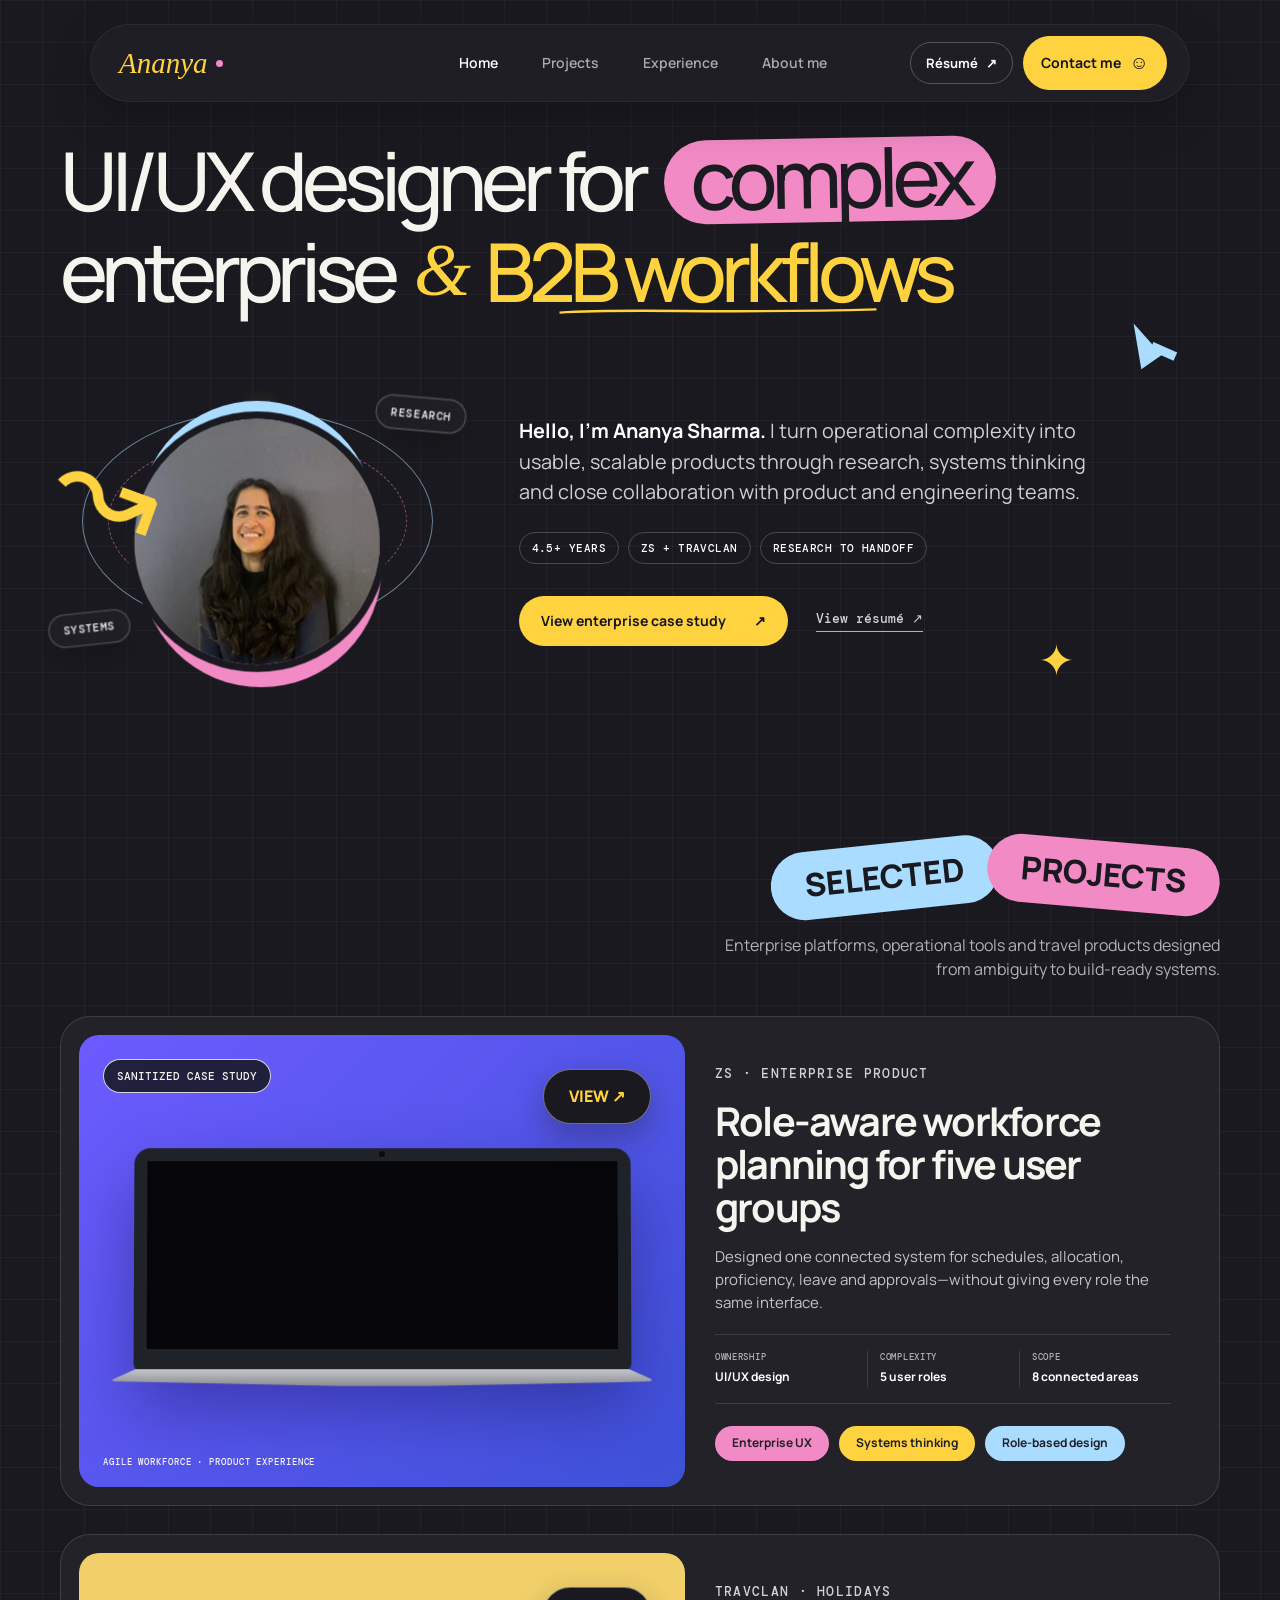
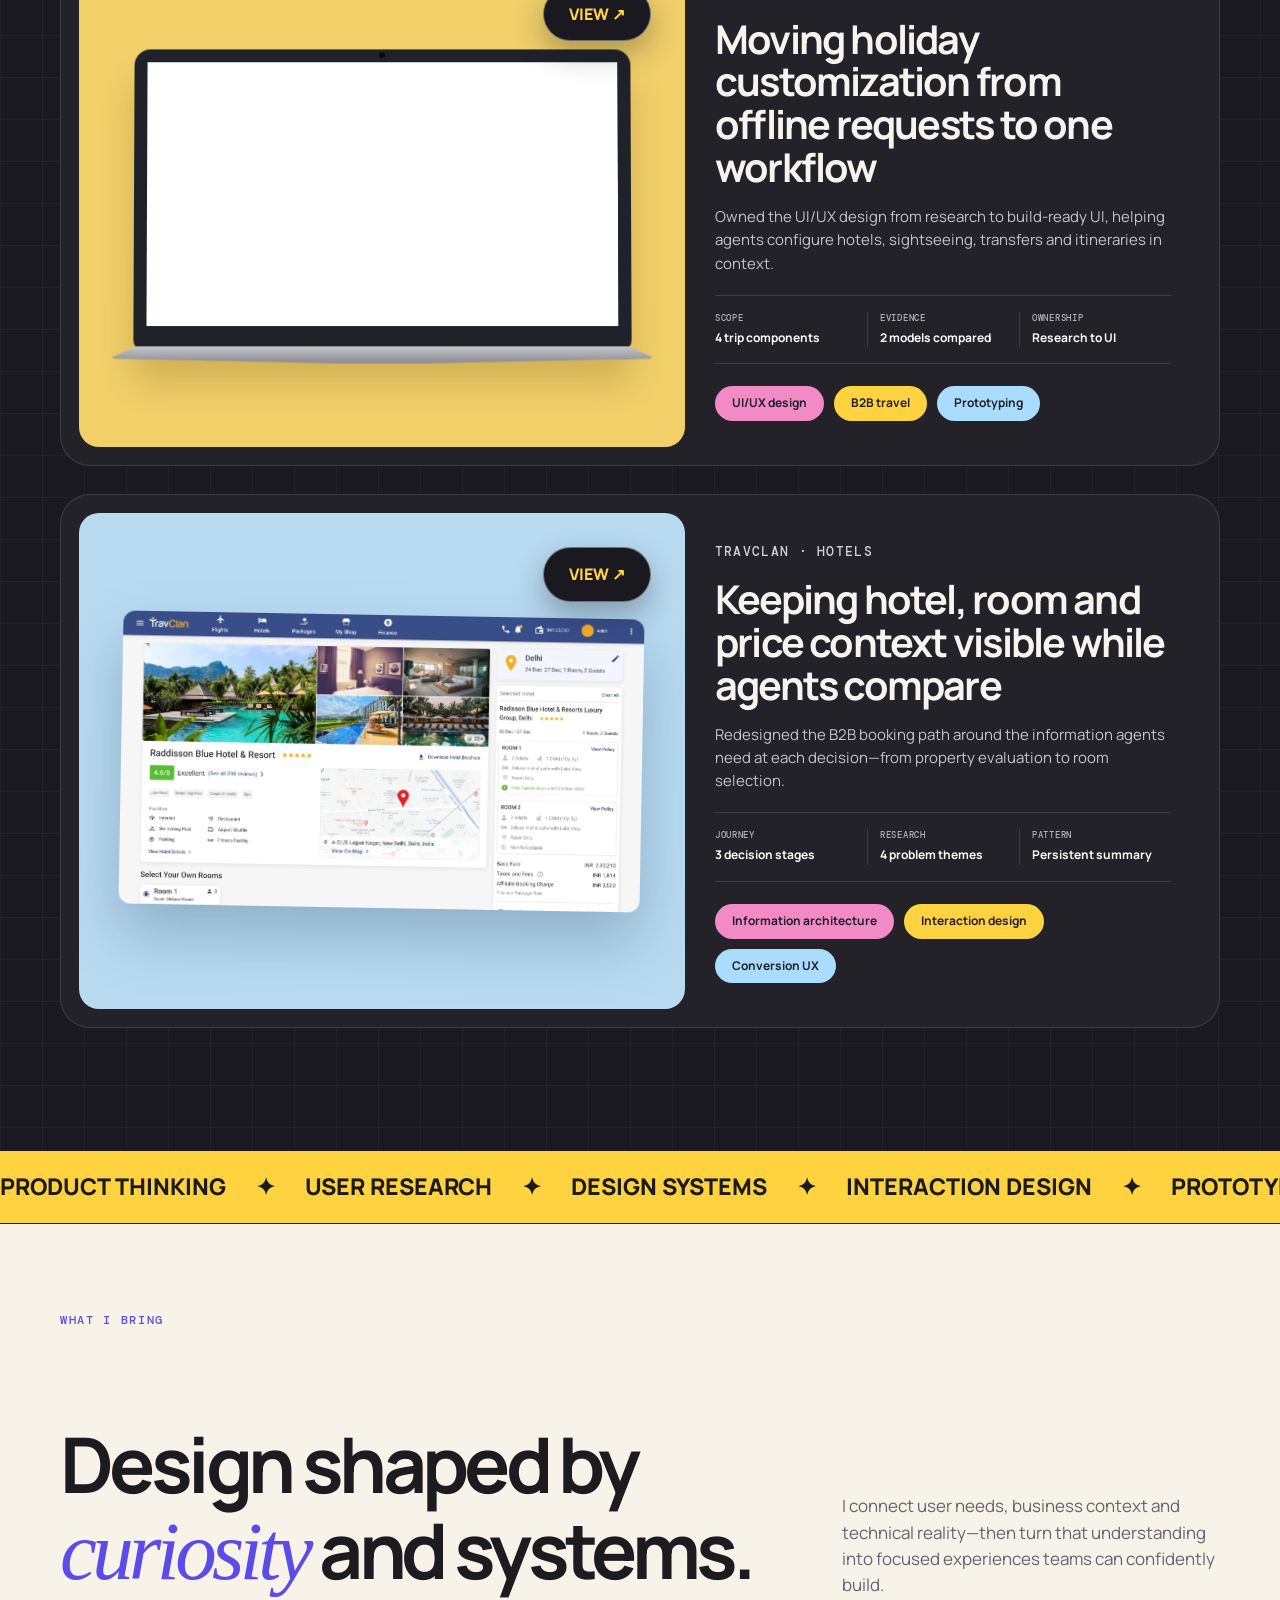
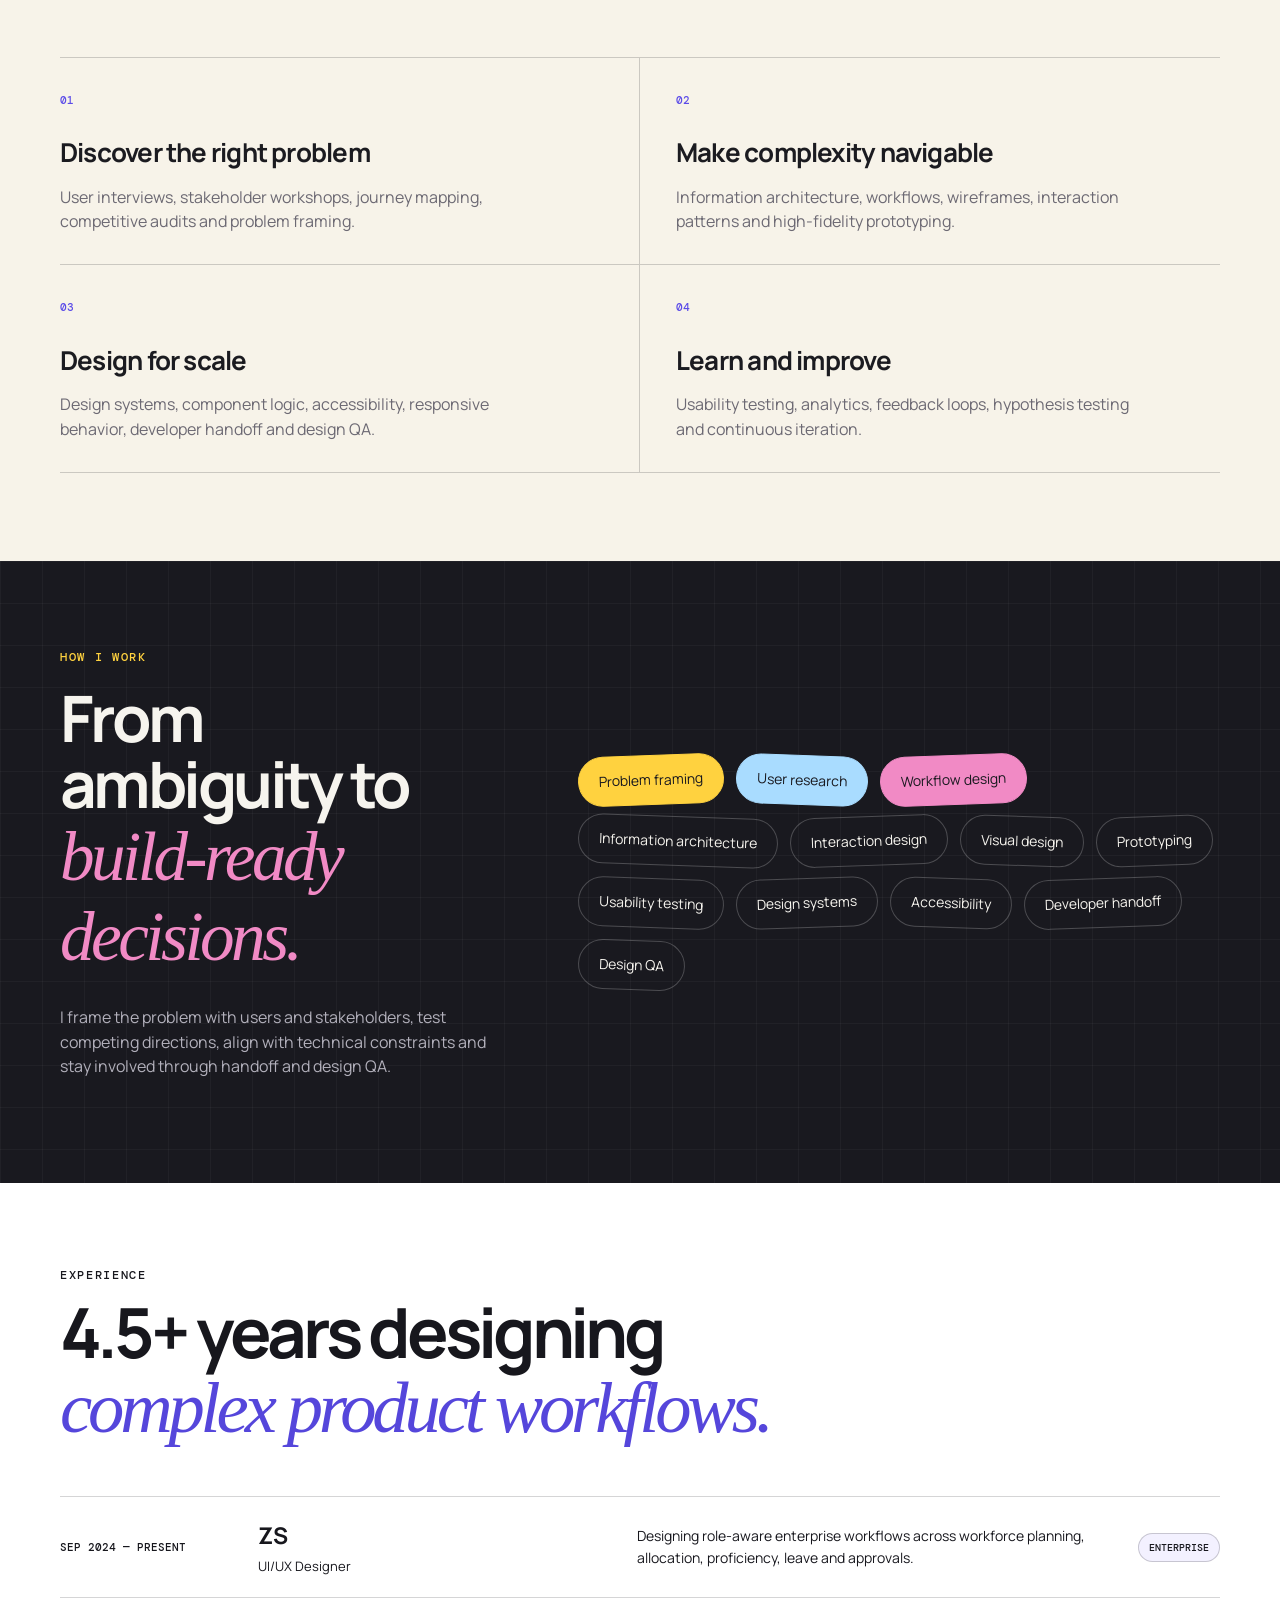
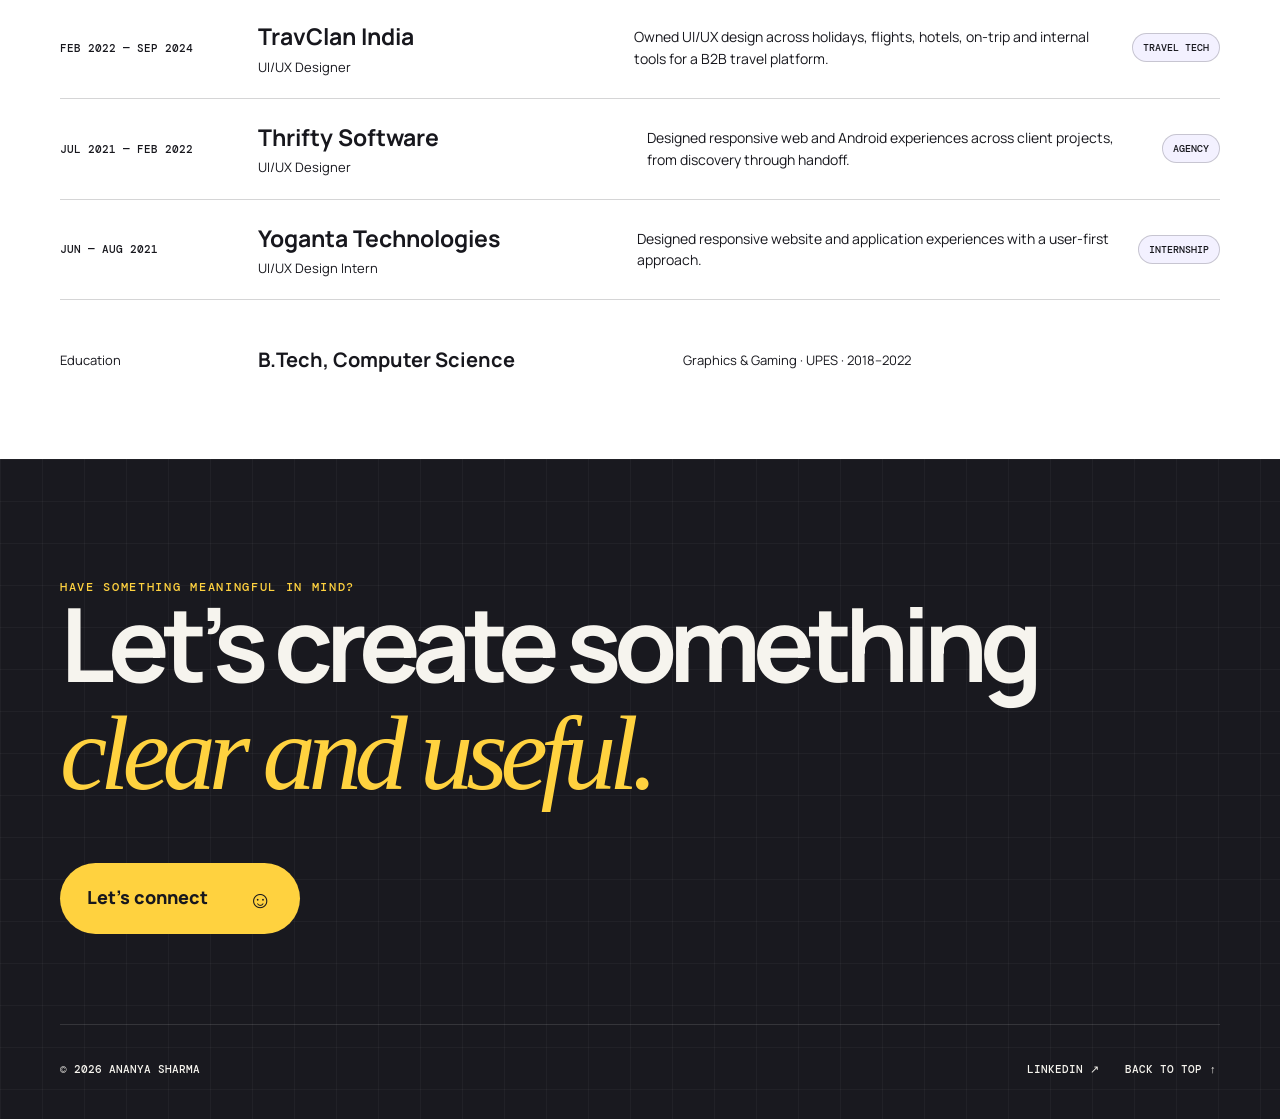
==== index.html @ 517e7b96 "Improve recruiter-focused portfolio presentation" ====
<!doctype html>
<html lang="en">
<head>
  <meta charset="utf-8">
  <meta name="viewport" content="width=device-width, initial-scale=1">
  <meta name="description" content="Ananya Sharma is a UI/UX product designer with 4.5+ years of experience simplifying complex enterprise and B2B workflows across workforce and travel products.">
  <meta name="theme-color" content="#17171d">
  <meta name="robots" content="index, follow">
  <link rel="canonical" href="https://ananya-sharma-portfolio.vercel.app/">
  <meta property="og:type" content="website">
  <meta property="og:title" content="Ananya Sharma — UI/UX Product Designer">
  <meta property="og:description" content="Product design case studies across enterprise platforms, travel products and consumer experiences.">
  <meta property="og:url" content="https://ananya-sharma-portfolio.vercel.app/">
  <meta property="og:image" content="https://ananya-sharma-portfolio.vercel.app/img/ananya-profile-hero.jpg">
  <meta property="og:image:alt" content="Portrait of product designer Ananya Sharma">
  <meta name="twitter:card" content="summary_large_image">
  <meta name="twitter:title" content="Ananya Sharma — UI/UX Product Designer">
  <meta name="twitter:description" content="Product design case studies across enterprise platforms, travel products and consumer experiences.">
  <meta name="twitter:image" content="https://ananya-sharma-portfolio.vercel.app/img/ananya-profile-hero.jpg">
  <title>Ananya Sharma — UI/UX Product Designer</title>
  <link rel="icon" href="favicon.svg" type="image/svg+xml">
  <link rel="preload" href="fonts/manrope-latin.woff2" as="font" type="font/woff2" crossorigin>
  <link rel="stylesheet" href="portfolio.css?v=20260826-6">
  <script src="portfolio.js" defer></script>
  <script src="analytics.js" defer></script>
  <script type="application/ld+json">
    {
      "@context": "https://schema.org",
      "@type": "Person",
      "name": "Ananya Sharma",
      "jobTitle": "UI/UX Product Designer",
      "url": "https://ananya-sharma-portfolio.vercel.app/",
      "email": "mailto:annanyasharma7918@gmail.com",
      "sameAs": ["https://www.linkedin.com/in/ananya-sharma-a677ab1b2"]
    }
  </script>
</head>
<body>
  <a class="skip-link" href="#main">Skip to content</a>

  <header class="site-header">
    <a class="brand" href="#top" aria-label="Ananya Sharma, home"><span class="brand-script">Ananya</span><span class="brand-dot"></span></a>
    <nav class="nav-links" aria-label="Portfolio navigation"><a href="#top">Home</a><a href="#projects">Projects</a><a href="#experience">Experience</a><a href="#about">About me</a></nav>
    <div class="nav-actions">
      <a class="nav-resume" href="Ananya_Sharma_Resume_Updated_Original_Template.pdf" target="_blank" rel="noopener noreferrer">Résumé <span>↗</span></a>
      <a class="nav-cta" href="mailto:annanyasharma7918@gmail.com">Contact me <span>☺</span></a>
    </div>
    <button class="menu-button" aria-expanded="false" aria-controls="mobile-menu" aria-label="Open menu"><span></span><span></span></button>
  </header>
  <nav class="mobile-menu" id="mobile-menu" aria-label="Mobile navigation"><a href="#top">Home</a><a href="#projects">Projects</a><a href="#experience">Experience</a><a href="#about">About me</a><a class="mobile-resume" href="Ananya_Sharma_Resume_Updated_Original_Template.pdf" target="_blank" rel="noopener noreferrer">View résumé ↗</a><a class="mobile-contact" href="mailto:annanyasharma7918@gmail.com">Contact me</a></nav>

  <main id="main">
    <section class="hero grid-bg" id="top">
      <h1 class="hero-title reveal"><span>UI/UX designer for</span><span class="pill-word pill-pink">complex</span><span>enterprise</span><span class="symbol">&amp;</span><span class="outlined-word">B2B workflows</span></h1>
      <div class="hero-detail reveal">
        <div class="portrait-wrap" data-tilt><span class="portrait-orbit orbit-one" aria-hidden="true"></span><span class="portrait-orbit orbit-two" aria-hidden="true"></span><span class="depth-chip depth-chip-one" aria-hidden="true">Research</span><span class="depth-chip depth-chip-two" aria-hidden="true">Systems</span><span class="scribble" aria-hidden="true">↝</span><div class="portrait-bubble bubble-one"></div><div class="portrait-bubble bubble-two"></div><img src="img/ananya-profile-hero-320.webp" alt="Portrait of Ananya Sharma" width="320" height="320" decoding="async" fetchpriority="high"></div>
        <div class="intro-copy">
          <p><strong>Hello, I’m Ananya Sharma.</strong> I turn operational complexity into usable, scalable products through research, systems thinking and close collaboration with product and engineering teams.</p>
          <ul class="hero-proof" aria-label="Experience highlights"><li>4.5+ years</li><li>ZS + TravClan</li><li>Research to handoff</li></ul>
          <div class="hero-actions"><a class="button button-yellow" href="zs/index.html">View enterprise case study <span>↗</span></a><a class="text-link" href="Ananya_Sharma_Resume_Updated_Original_Template.pdf" target="_blank" rel="noopener noreferrer">View résumé ↗</a></div>
        </div>
      </div>
      <span class="cursor-art cursor-one" aria-hidden="true"></span><span class="spark-art" aria-hidden="true">✦</span>
    </section>

    <section class="projects grid-bg" id="projects">
      <div class="section-marker reveal"><h2 class="sticker-title"><span class="sticker sticker-blue">Selected</span><span class="sticker sticker-pink">Projects</span></h2><p>Enterprise platforms, operational tools and travel products designed from ambiguity to build-ready systems.</p></div>

      <a class="case-card case-zs reveal" href="zs/index.html">
        <div class="case-cover zs-cover depth-cover"><div class="confidential-stamp">Sanitized case study</div><div class="zs-laptop" role="img" aria-label="Animated preview of three current Agile Workforce product screens" data-tilt><div class="package-camera"></div><div class="package-screen zs-screen"><img class="zs-preview zs-preview-one" src="img/zs-landing-dark-card.png?v=20260826-2" alt="" width="1920" height="869" loading="lazy" decoding="async"><img class="zs-preview zs-preview-two" src="img/zs-team-management-card-v2.png?v=20260912-1" alt="" width="1920" height="869" loading="lazy" decoding="async"><img class="zs-preview zs-preview-three" src="img/zs-landing-light-card.png?v=20260826-2" alt="" width="1920" height="869" loading="lazy" decoding="async"></div></div><span class="view-badge">View ↗</span><span class="cover-caption">AGILE WORKFORCE · PRODUCT EXPERIENCE</span></div>
        <div class="case-content"><p class="case-client">ZS · ENTERPRISE PRODUCT</p><h2>Role-aware workforce planning for five user groups</h2><p>Designed one connected system for schedules, allocation, proficiency, leave and approvals—without giving every role the same interface.</p><dl class="case-proof" aria-label="Project highlights"><div><dt>Ownership</dt><dd>UI/UX design</dd></div><div><dt>Complexity</dt><dd>5 user roles</dd></div><div><dt>Scope</dt><dd>8 connected areas</dd></div></dl><div class="case-tags"><span>Enterprise UX</span><span>Systems thinking</span><span>Role-based design</span></div></div>
      </a>

      <a class="case-card case-holiday reveal" href="holidays/index.html">
        <div class="case-cover holiday-cover depth-cover">
          <div class="package-laptop" role="img" aria-label="Animated preview of the TravClan package dashboard, quote details, hotel selection and sightseeing screens" data-tilt>
            <div class="package-camera"></div>
            <div class="package-screen">
              <img class="package-shot shot-one" src="holidays/img/default-2-3-card-960.webp" srcset="holidays/img/default-2-3-card-640.webp 640w, holidays/img/default-2-3-card-960.webp 960w" sizes="(max-width: 600px) 82vw, (max-width: 900px) 75vw, 760px" alt="" width="960" height="540" loading="lazy" decoding="async">
              <img class="package-shot shot-two" data-src="holidays/img/default-2-1.webp" alt="" width="1920" height="1079" decoding="async">
              <img class="package-shot shot-three" data-src="holidays/img/default-2-2-card-960.webp" data-srcset="holidays/img/default-2-2-card-640.webp 640w, holidays/img/default-2-2-card-960.webp 960w" data-sizes="(max-width: 600px) 82vw, (max-width: 900px) 75vw, 760px" alt="" width="960" height="540" decoding="async">
              <img class="package-shot shot-four" data-src="holidays/img/default-2-card-960.webp" data-srcset="holidays/img/default-2-card-640.webp 640w, holidays/img/default-2-card-960.webp 960w" data-sizes="(max-width: 600px) 82vw, (max-width: 900px) 75vw, 760px" alt="" width="960" height="540" decoding="async">
            </div>
          </div>
          <span class="view-badge">View ↗</span>
        </div>
        <div class="case-content"><p class="case-client">TRAVCLAN · HOLIDAYS</p><h2>Moving holiday customization from offline requests to one workflow</h2><p>Owned the UI/UX design from research to build-ready UI, helping agents configure hotels, sightseeing, transfers and itineraries in context.</p><dl class="case-proof" aria-label="Project highlights"><div><dt>Scope</dt><dd>4 trip components</dd></div><div><dt>Evidence</dt><dd>2 models compared</dd></div><div><dt>Ownership</dt><dd>Research to UI</dd></div></dl><div class="case-tags"><span>UI/UX design</span><span>B2B travel</span><span>Prototyping</span></div></div>
      </a>

      <a class="case-card case-hotel reveal" href="hotels/index.html">
        <div class="case-cover hotel-cover depth-cover"><img src="hotels/img/default-2-card-640.webp" srcset="hotels/img/default-2-card-640.webp 640w, hotels/img/default-2.webp 936w" sizes="(max-width: 600px) 92vw, 920px" alt="TravClan hotel details and room selection experience" width="936" height="526" loading="lazy" decoding="async" data-tilt><span class="view-badge">View ↗</span></div>
        <div class="case-content"><p class="case-client">TRAVCLAN · HOTELS</p><h2>Keeping hotel, room and price context visible while agents compare</h2><p>Redesigned the B2B booking path around the information agents need at each decision—from property evaluation to room selection.</p><dl class="case-proof" aria-label="Project highlights"><div><dt>Journey</dt><dd>3 decision stages</dd></div><div><dt>Research</dt><dd>4 problem themes</dd></div><div><dt>Pattern</dt><dd>Persistent summary</dd></div></dl><div class="case-tags"><span>Information architecture</span><span>Interaction design</span><span>Conversion UX</span></div></div>
      </a>

      <article class="case-card case-ops reveal" hidden>
        <div class="case-cover ops-cover depth-cover"><div class="ops-board" data-tilt><div class="ops-sidebar"><i></i><i></i><i></i><i></i></div><div class="ops-panel"><span class="ops-search"></span><div class="ops-cards"><i></i><i></i><i></i></div><div class="ops-list"><span></span><span></span><span></span><span></span></div></div></div><span class="cover-quote">Less hunting.<br>More doing.</span></div>
        <div class="case-content"><p class="case-client">TRAVCLAN · ARYABHATA</p><h2>Streamlining work for internal operations teams</h2><p>Organized high-context internal workflows so teams could locate information, resolve requests and move work forward with fewer hand-offs.</p><div class="case-tags"><span>Internal tools</span><span>Workflow design</span><span>Usability</span><span class="tag-muted">Overview soon</span></div></div>
      </article>

      <div class="more-work reveal" hidden><p>More selected explorations</p><div class="mini-projects"><a class="mini-project" href="e-commerce/index.html"><span>01</span><strong>Mobile commerce</strong><small>Conditional prototype</small><b aria-hidden="true">↗</b></a><div class="mini-project unavailable" aria-label="Sports Connect, case study coming soon"><span>02</span><strong>Sports Connect</strong><small>Coming soon</small><b aria-hidden="true">○</b></div><div class="mini-project unavailable" aria-label="AR Tourism, case study coming soon"><span>03</span><strong>AR Tourism</strong><small>Coming soon</small><b aria-hidden="true">○</b></div></div></div>
    </section>

    <section class="capabilities" id="about">
      <div class="marquee" aria-label="Design capabilities"><div><span>Product thinking</span><span>User research</span><span>Design systems</span><span>Interaction design</span><span>Prototyping</span><span>Accessibility</span><span aria-hidden="true">Product thinking</span><span aria-hidden="true">User research</span></div></div>
      <div class="capability-inner">
        <div class="capability-heading reveal"><p class="eyebrow">What I bring</p><h2>Design shaped by<br><span>curiosity</span> and systems.</h2><p>I connect user needs, business context and technical reality—then turn that understanding into focused experiences teams can confidently build.</p></div>
        <div class="capability-grid"><article class="reveal"><span>01</span><h3>Discover the right problem</h3><p>User interviews, stakeholder workshops, journey mapping, competitive audits and problem framing.</p></article><article class="reveal"><span>02</span><h3>Make complexity navigable</h3><p>Information architecture, workflows, wireframes, interaction patterns and high-fidelity prototyping.</p></article><article class="reveal"><span>03</span><h3>Design for scale</h3><p>Design systems, component logic, accessibility, responsive behavior, developer handoff and design QA.</p></article><article class="reveal"><span>04</span><h3>Learn and improve</h3><p>Usability testing, analytics, feedback loops, hypothesis testing and continuous iteration.</p></article></div>
      </div>
    </section>

    <section class="toolkit grid-bg">
      <div class="toolkit-copy reveal"><p class="eyebrow">How I work</p><h2>From ambiguity to<br><span>build-ready decisions.</span></h2><p>I frame the problem with users and stakeholders, test competing directions, align with technical constraints and stay involved through handoff and design QA.</p></div>
      <div class="tool-cloud reveal" aria-label="UI and UX design strengths"><span class="tool-yellow">Problem framing</span><span class="tool-blue">User research</span><span class="tool-pink">Workflow design</span><span>Information architecture</span><span>Interaction design</span><span>Visual design</span><span>Prototyping</span><span>Usability testing</span><span>Design systems</span><span>Accessibility</span><span>Developer handoff</span><span>Design QA</span></div>
    </section>

    <section class="experience" id="experience">
      <div class="experience-intro reveal"><p class="eyebrow">Experience</p><h2>4.5+ years designing<br><span>complex product workflows.</span></h2></div>
      <div class="experience-list"><article class="reveal"><time>Sep 2024 — Present</time><div><h3>ZS</h3><p>UI/UX Designer</p></div><p>Designing role-aware enterprise workflows across workforce planning, allocation, proficiency, leave and approvals.</p><span>Enterprise</span></article><article class="reveal"><time>Feb 2022 — Sep 2024</time><div><h3>TravClan India</h3><p>UI/UX Designer</p></div><p>Owned UI/UX design across holidays, flights, hotels, on-trip and internal tools for a B2B travel platform.</p><span>Travel tech</span></article><article class="reveal"><time>Jul 2021 — Feb 2022</time><div><h3>Thrifty Software</h3><p>UI/UX Designer</p></div><p>Designed responsive web and Android experiences across client projects, from discovery through handoff.</p><span>Agency</span></article><article class="reveal"><time>Jun — Aug 2021</time><div><h3>Yoganta Technologies</h3><p>UI/UX Design Intern</p></div><p>Designed responsive website and application experiences with a user-first approach.</p><span>Internship</span></article></div>
      <div class="education reveal"><p>Education</p><strong>B.Tech, Computer Science</strong><span>Graphics &amp; Gaming · UPES · 2018–2022</span></div>
    </section>

    <footer class="footer grid-bg" id="contact">
      <p class="eyebrow reveal">Have something meaningful in mind?</p><h2 class="reveal">Let’s create something<br><span>clear and useful.</span></h2><a class="footer-cta reveal" href="mailto:annanyasharma7918@gmail.com">Let’s connect <span>☺</span></a>
      <div class="footer-bottom"><p>© <span id="year">2026</span> Ananya Sharma</p><nav><a href="https://www.linkedin.com/in/ananya-sharma-a677ab1b2" target="_blank" rel="noreferrer">LinkedIn ↗</a><a href="#top">Back to top ↑</a></nav></div>
    </footer>
  </main>
</body>
</html>
---- portfolio.css ----
@font-face{font-family:Manrope;font-style:normal;font-weight:400 800;font-display:swap;src:url("fonts/manrope-latin.woff2") format("woff2")}@font-face{font-family:"DM Mono";font-style:normal;font-weight:400;font-display:swap;src:url("fonts/dm-mono-400-latin.woff2") format("woff2")}@font-face{font-family:"DM Mono";font-style:normal;font-weight:500;font-display:swap;src:url("fonts/dm-mono-500-latin.woff2") format("woff2")}
:root{--bg:#19191f;--panel:#222228;--ink:#f6f4ee;--muted:#b2b0bb;--yellow:#ffd23f;--pink:#f18ac5;--blue:#a9dcff;--violet:#8876ff;--grid:rgba(255,255,255,.035);--line:rgba(255,255,255,.12);--shell:min(1160px,calc(100vw - 48px));--radius:30px}
*{box-sizing:border-box}html{scroll-behavior:smooth}body{margin:0;background:var(--bg);color:var(--ink);font-family:Manrope,Arial,sans-serif;line-height:1.55;-webkit-font-smoothing:antialiased}body.menu-open{overflow:hidden}a{color:inherit;text-decoration:none}img{display:block;max-width:100%;height:auto}a:focus-visible,button:focus-visible{outline:3px solid var(--yellow);outline-offset:5px}.skip-link{position:fixed;top:-80px;left:16px;background:#fff;color:#111;padding:10px 16px;z-index:100}.skip-link:focus{top:16px}.grid-bg{background-image:linear-gradient(var(--grid) 1px,transparent 1px),linear-gradient(90deg,var(--grid) 1px,transparent 1px);background-size:42px 42px}.eyebrow{margin:0;font:500 12px DM Mono,monospace;letter-spacing:.14em;text-transform:uppercase;color:var(--yellow)}

.site-header{position:fixed;z-index:50;left:50%;top:24px;transform:translateX(-50%);width:min(1100px,calc(100vw - 64px));height:78px;padding:0 22px 0 28px;border:1px solid rgba(255,255,255,.06);border-radius:44px;background:rgba(31,31,37,.92);box-shadow:0 15px 45px rgba(0,0,0,.22);backdrop-filter:blur(18px);display:grid;grid-template-columns:1fr auto 1fr;align-items:center}.brand{display:flex;align-items:center;gap:8px;width:max-content}.brand-script{font:italic 400 29px Georgia,serif;color:var(--yellow)}.brand-dot{width:7px;height:7px;border-radius:50%;background:var(--pink)}.nav-links{display:flex;gap:44px;font-size:14px;font-weight:600;color:#aaa8b2}.nav-links a:first-child,.nav-links a:hover{color:#fff}.nav-cta{justify-self:end;background:var(--yellow);color:#17171d;border-radius:999px;padding:12px 18px;font-size:14px;font-weight:700;display:flex;align-items:center;gap:9px;transition:transform .2s}.nav-cta:hover{transform:rotate(-2deg) translateY(-2px)}.nav-cta span{font-size:19px}.menu-button,.mobile-menu{display:none}

.hero{position:relative;min-height:100vh;padding:154px max(24px,calc((100vw - 1160px)/2)) 100px;overflow:hidden}.hero-title{display:flex;align-items:center;flex-wrap:wrap;gap:10px 20px;margin:0;font-size:clamp(56px,7.1vw,108px);font-weight:500;letter-spacing:-.075em;line-height:.95;max-width:1160px}.pill-word{border-radius:999px;padding:0 .32em .08em;display:inline-block;transform:rotate(-1deg)}.pill-pink{background:var(--pink);color:#1c1b21}.symbol{font-family:Georgia,serif;font-style:italic;color:var(--yellow);font-size:.9em}.outlined-word{color:var(--yellow);position:relative}.outlined-word::after{content:"";position:absolute;left:0;right:0;bottom:-6px;height:8px;background:url("data:image/svg+xml,%3Csvg viewBox='0 0 400 10' xmlns='http://www.w3.org/2000/svg'%3E%3Cpath d='M2 7C95 1 190 9 398 3' fill='none' stroke='%23ffd23f' stroke-width='3'/%3E%3C/svg%3E") center/100% 100% no-repeat}.hero-detail{margin:86px 0 0;display:grid;grid-template-columns:.9fr 1.1fr;align-items:center;gap:90px}.portrait-wrap{height:390px;position:relative;transform:perspective(900px) rotateX(var(--tilt-x,0deg)) rotateY(var(--tilt-y,0deg))}.portrait-bubble{position:absolute;border-radius:50%}.bubble-one{width:300px;height:300px;background:var(--blue);left:50%;top:0;transform:translateX(-50%) translateZ(16px)}.bubble-two{width:270px;height:270px;background:var(--pink);left:51%;bottom:0;transform:translateX(-50%) translateZ(34px)}.portrait-wrap img{position:absolute;width:285px;height:285px;object-fit:cover;left:50%;bottom:18px;transform:translateX(-50%) translateZ(54px);z-index:2;border:7px solid var(--bg);border-radius:50%}.scribble{position:absolute;left:3%;top:20%;font:400 150px Georgia,serif;color:var(--yellow);transform:rotate(20deg) translateZ(72px);z-index:1}.intro-copy{max-width:590px;font-size:clamp(17px,1.55vw,21px);color:#d1cfda}.intro-copy strong{color:#fff}.hero-actions{margin-top:32px;display:flex;align-items:center;gap:28px}.button{display:inline-flex;align-items:center;gap:28px;border-radius:999px;padding:14px 22px;font-size:14px;font-weight:700}.button-yellow{background:var(--yellow);color:#17171d}.text-link{font:500 13px DM Mono,monospace;border-bottom:1px solid var(--muted);padding-bottom:4px}.cursor-art{position:absolute;width:0;height:0;border-left:20px solid transparent;border-right:5px solid transparent;border-bottom:42px solid var(--blue);transform:rotate(-35deg)}.cursor-art::after{content:"";position:absolute;width:9px;height:26px;background:var(--blue);transform:rotate(-31deg);top:27px;left:4px}.cursor-one{right:10%;top:43%}.spark-art{position:absolute;right:16%;bottom:8%;font-size:44px;color:var(--yellow)}

.projects{padding:120px max(24px,calc((100vw - 1160px)/2))}.section-marker{margin-left:auto;width:570px;display:flex;align-items:flex-start;flex-wrap:wrap;justify-content:flex-end;margin-bottom:44px}.sticker-title{display:flex;align-items:flex-start;margin:0}.sticker{font-size:32px;font-weight:800;text-transform:uppercase;color:#19191f;padding:9px 34px;border-radius:999px;display:inline-block}.sticker-blue{background:var(--blue);transform:rotate(-6deg) translate(12px,4px)}.sticker-pink{background:var(--pink);transform:rotate(5deg)}.section-marker p{width:100%;text-align:right;max-width:520px;color:var(--muted);margin:24px 0 0}.case-card{display:block;background:var(--panel);border:1px solid var(--line);border-radius:var(--radius);padding:24px;margin-bottom:38px;overflow:hidden;transition:transform .25s,border-color .25s}.case-card[href]:hover{transform:translateY(-5px);border-color:rgba(255,255,255,.3)}.case-cover{height:520px;border-radius:20px;overflow:hidden;position:relative;display:grid;place-items:center}.case-content{padding:32px 8px 18px}.case-client{margin:0 0 18px;font:500 13px DM Mono,monospace;letter-spacing:.1em;color:#d3d1dc}.case-content h2{margin:0;max-width:850px;font-size:clamp(34px,4.2vw,58px);line-height:1.08;letter-spacing:-.045em}.case-content>p:not(.case-client){max-width:920px;color:#c5c3cc;font-size:17px;margin:20px 0 24px}.case-tags{display:flex;gap:10px;flex-wrap:wrap}.case-tags span{padding:8px 17px;border-radius:999px;background:var(--pink);color:#202027;font-size:12px;font-weight:700}.case-tags span:nth-child(2){background:var(--yellow)}.case-tags span:nth-child(3){background:var(--blue)}.case-tags .tag-muted{background:#4a4950;color:#fff}
.zs-cover{background:linear-gradient(135deg,#6c5bff,#3e51d8)}.confidential-stamp{position:absolute;right:28px;top:28px;border:1px solid rgba(255,255,255,.8);border-radius:50%;width:100px;height:100px;display:grid;place-items:center;text-transform:uppercase;font:500 11px DM Mono,monospace;transform:rotate(8deg);z-index:3}.zs-dashboard{width:78%;height:76%;background:#10121d;border:1px solid rgba(255,255,255,.18);border-radius:18px;display:grid;grid-template-columns:120px 1fr;transform:perspective(1100px) rotateX(var(--tilt-x,0deg)) rotateY(var(--tilt-y,0deg)) rotateZ(-2deg);box-shadow:0 35px 70px rgba(14,10,54,.35);overflow:hidden}.dash-nav{padding:28px 18px;background:#171a2a;display:grid;align-content:start;gap:18px}.dash-nav i,.dash-head span,.dash-kpis i{display:block;height:10px;border-radius:8px;background:rgba(255,255,255,.15)}.dash-nav i:first-child{background:var(--yellow);width:64%}.dash-content{padding:30px}.dash-head{display:flex;justify-content:space-between}.dash-head span{width:40%;height:14px}.dash-head span:last-child{width:18%}.dash-kpis{display:grid;grid-template-columns:repeat(3,1fr);gap:14px;margin-top:32px}.dash-kpis i{height:90px;background:rgba(169,220,255,.13);border:1px solid rgba(169,220,255,.18)}.dash-chart{height:145px;margin-top:18px;display:flex;align-items:end;gap:12px;padding:20px;background:rgba(255,255,255,.045);border-radius:12px}.dash-chart span{flex:1;background:var(--blue);border-radius:6px 6px 0 0}.dash-chart span:nth-child(1){height:34%}.dash-chart span:nth-child(2){height:58%}.dash-chart span:nth-child(3){height:45%}.dash-chart span:nth-child(4){height:78%;background:var(--pink)}.dash-chart span:nth-child(5){height:92%;background:var(--yellow)}.cover-caption{position:absolute;left:24px;bottom:19px;font:500 9px DM Mono,monospace;letter-spacing:.1em}.holiday-cover{background:#f1d06a}.holiday-cover img{width:80%;filter:drop-shadow(0 32px 22px rgba(78,54,0,.18));transition:transform .35s}.case-card:hover .holiday-cover img{transform:translateY(-8px)}.view-badge{position:absolute;right:34px;top:34px;background:var(--yellow);color:#19191f;border-radius:999px;padding:14px 25px;font-weight:800;text-transform:uppercase}.hotel-cover{background:#b8dbf2}.hotel-cover img{width:86%;border-radius:12px;box-shadow:0 30px 60px rgba(21,50,76,.25);transform:perspective(1000px) rotateX(var(--tilt-x,0deg)) rotateY(var(--tilt-y,0deg)) rotateZ(1deg);transition:transform .35s}.case-card:hover .hotel-cover img{transform:perspective(1000px) rotateX(var(--tilt-x,0deg)) rotateY(var(--tilt-y,0deg)) translateY(-6px)}.ops-cover{background:#f19acb}.ops-board{width:76%;height:72%;background:#f8f7f2;border-radius:18px;display:grid;grid-template-columns:120px 1fr;transform:perspective(1100px) rotateX(var(--tilt-x,0deg)) rotateY(var(--tilt-y,0deg)) rotateZ(2deg);box-shadow:0 30px 60px rgba(69,21,48,.25);overflow:hidden}.ops-sidebar{background:#272733;padding:28px 20px;display:grid;align-content:start;gap:18px}.ops-sidebar i{height:10px;border-radius:10px;background:#4b4b58}.ops-sidebar i:first-child{background:var(--yellow)}.ops-panel{padding:30px}.ops-search{display:block;width:55%;height:18px;border-radius:8px;background:#dedde0}.ops-cards{display:grid;grid-template-columns:repeat(3,1fr);gap:12px;margin-top:28px}.ops-cards i{height:88px;border-radius:12px;background:#dedbf9}.ops-cards i:nth-child(2){background:#ffeaa3}.ops-cards i:nth-child(3){background:#c7e8fa}.ops-list{display:grid;gap:10px;margin-top:18px}.ops-list span{height:18px;border-radius:8px;background:#e4e3e4}.cover-quote{position:absolute;right:6%;bottom:7%;color:#19191f;font:italic 400 26px Georgia,serif;transform:rotate(-4deg)}.more-work{margin-top:90px}.more-work>p{font:500 12px DM Mono,monospace;text-transform:uppercase;letter-spacing:.12em;color:var(--yellow)}.mini-projects{border-top:1px solid var(--line)}.mini-project{display:grid;grid-template-columns:60px 1fr 1fr auto;align-items:center;gap:20px;padding:27px 4px;border-bottom:1px solid var(--line);transition:padding .25s,background .25s}.mini-project[href]:hover{padding-inline:18px;background:rgba(255,255,255,.035)}.mini-project.unavailable{color:#85838d;cursor:default}.mini-projects span{font:500 11px DM Mono,monospace;color:var(--yellow)}.mini-projects strong{font-size:24px}.mini-projects small{font-size:13px;color:var(--muted)}.mini-project.unavailable span,.mini-project.unavailable small{color:#777580}

.capabilities{background:#f7f3e9;color:#1b1b20;overflow:hidden}.marquee{background:var(--yellow);border-block:1px solid #1b1b20;overflow:hidden;padding:18px 0}.marquee>div{display:flex;width:max-content;animation:marquee 30s linear infinite}.marquee span{font-size:23px;font-weight:800;text-transform:uppercase;margin-right:30px;display:flex;align-items:center;gap:30px}.marquee span::after{content:"✦"}.capability-inner{width:var(--shell);margin:auto;padding:120px 0}.capability-heading{display:grid;grid-template-columns:1.3fr .7fr;gap:80px;align-items:end}.capability-heading .eyebrow{grid-column:1/-1;color:#5b4be8}.capability-heading h2{font-size:clamp(48px,6vw,82px);line-height:1;letter-spacing:-.06em;margin:18px 0 0}.capability-heading h2 span{font:italic 400 1.08em Georgia,serif;color:#5b4be8}.capability-heading>p:last-child{margin:0;color:#65636d;font-size:17px}.capability-grid{display:grid;grid-template-columns:repeat(2,1fr);margin-top:90px;border-top:1px solid rgba(27,27,32,.2)}.capability-grid article{padding:36px 36px 42px 0;border-bottom:1px solid rgba(27,27,32,.2)}.capability-grid article:nth-child(odd){border-right:1px solid rgba(27,27,32,.2)}.capability-grid article:nth-child(even){padding-left:36px}.capability-grid article>span{font:500 11px DM Mono,monospace;color:#5b4be8}.capability-grid h3{font-size:26px;margin:40px 0 12px;letter-spacing:-.03em}.capability-grid p{margin:0;color:#6c6973;max-width:470px}

.toolkit{padding:130px max(24px,calc((100vw - 1160px)/2));display:grid;grid-template-columns:.8fr 1.2fr;gap:90px;align-items:center}.toolkit-copy h2{font-size:clamp(46px,5vw,72px);line-height:1.03;letter-spacing:-.055em;margin:20px 0 28px}.toolkit-copy h2 span{font:italic 400 1.08em Georgia,serif;color:var(--pink)}.toolkit-copy>p:last-child{color:var(--muted);max-width:490px}.tool-cloud{display:flex;flex-wrap:wrap;gap:12px;align-content:center}.tool-cloud span{border:1px solid rgba(255,255,255,.22);border-radius:999px;padding:13px 20px;font-size:14px;transform:rotate(-2deg)}.tool-cloud span:nth-child(2n){transform:rotate(2deg)}.tool-cloud .tool-yellow{background:var(--yellow);color:#19191f;border-color:var(--yellow)}.tool-cloud .tool-blue{background:var(--blue);color:#19191f;border-color:var(--blue)}.tool-cloud .tool-pink{background:var(--pink);color:#19191f;border-color:var(--pink)}

.experience{background:#fff;color:#17171d;padding:84px max(24px,calc((100vw - 1160px)/2))}.experience .eyebrow{color:#17171d}.experience-intro h2{font-size:clamp(46px,5.4vw,74px);line-height:1;letter-spacing:-.06em;margin:14px 0 46px}.experience-intro h2 span{font:italic 400 1.05em Georgia,serif;color:#5546db}.experience-list{border-top:1px solid rgba(23,23,29,.18)}.experience-list article{display:grid;grid-template-columns:170px 1fr 1.35fr auto;gap:28px;align-items:center;padding:21px 0;border-bottom:1px solid rgba(23,23,29,.18)}.experience-list time{font:500 11px DM Mono,monospace;text-transform:uppercase}.experience-list h3{margin:0;font-size:23px}.experience-list div p{margin:2px 0 0;font-size:13px}.experience-list>article>p{margin:0;font-size:14px}.experience-list article>span{background:#f3f1ff;border:1px solid rgba(23,23,29,.2);border-radius:99px;padding:7px 10px;font:500 10px DM Mono,monospace;text-transform:uppercase}.education{display:grid;grid-template-columns:170px 1fr 1.35fr;gap:28px;align-items:center;margin-top:44px}.education p,.education span{font-size:13px;margin:0}.education strong{font-size:20px}

.footer{min-height:90vh;padding:120px max(24px,calc((100vw - 1160px)/2)) 32px;display:flex;flex-direction:column;align-items:flex-start}.footer h2{font-size:clamp(58px,8vw,112px);line-height:.94;letter-spacing:-.07em;margin:auto 0 48px}.footer h2 span{color:var(--yellow);font:italic 400 1.04em Georgia,serif}.footer-cta{background:var(--yellow);color:#17171d;border-radius:999px;padding:17px 27px;font-size:18px;font-weight:800;display:flex;align-items:center;gap:40px}.footer-cta span{font-size:24px}.footer-bottom{width:100%;margin-top:90px;padding-top:26px;border-top:1px solid var(--line);display:flex;justify-content:space-between;font:500 11px DM Mono,monospace;text-transform:uppercase}.footer-bottom nav{display:flex;gap:18px}.footer-bottom nav a{display:inline-flex;align-items:center;min-height:28px;padding:2px 4px}

.reveal{opacity:0;transform:translateY(22px);transition:opacity .7s,transform .7s}.reveal.is-visible{opacity:1;transform:none}@keyframes marquee{to{transform:translateX(-50%)}}

@media(max-width:900px){:root{--shell:calc(100vw - 40px)}.site-header{top:16px;width:calc(100vw - 32px);height:68px;padding-inline:20px;grid-template-columns:1fr auto}.nav-links,.nav-cta{display:none}.menu-button{display:grid;place-items:center;width:44px;height:44px;border:0;border-radius:50%;background:var(--yellow);position:relative;z-index:62}.menu-button span{position:absolute;width:18px;height:2px;background:#17171d;transition:.2s}.menu-button span:first-child{transform:translateY(-3px)}.menu-button span:last-child{transform:translateY(3px)}.menu-button[aria-expanded=true] span:first-child{transform:rotate(45deg)}.menu-button[aria-expanded=true] span:last-child{transform:rotate(-45deg)}.mobile-menu{position:fixed;inset:0;background:#1c1c22;z-index:49;padding:120px 30px 40px;flex-direction:column;gap:20px}.mobile-menu.open{display:flex}.mobile-menu a{font-size:clamp(34px,8vw,58px);font-weight:700;letter-spacing:-.05em}.mobile-menu a:last-child{color:var(--yellow);font-size:18px;margin-top:25px}.hero{padding-top:130px}.hero-title{font-size:clamp(52px,11vw,84px)}.hero-detail{grid-template-columns:1fr;gap:36px}.portrait-wrap{max-width:480px;width:100%;margin:auto}.cursor-one{display:none}.section-marker{width:100%}.case-cover{height:430px}.zs-dashboard,.ops-board{width:90%;grid-template-columns:88px 1fr}.capability-heading,.toolkit{grid-template-columns:1fr}.capability-heading{gap:32px}.toolkit{gap:60px}.experience-list article{grid-template-columns:150px 1fr auto}.experience-list>article>p{grid-column:2/-1}.education{grid-template-columns:150px 1fr}.education span{grid-column:2}}

@media(max-width:600px){:root{--shell:calc(100vw - 28px);--radius:20px}.site-header{width:calc(100vw - 24px)}.brand-script{font-size:25px}.hero{padding:116px 14px 74px;min-height:auto}.hero-title{font-size:14.3vw;gap:5px 8px}.pill-word{padding-bottom:.03em}.hero-detail{margin-top:62px}.portrait-wrap{height:300px}.bubble-one{width:230px;height:230px}.bubble-two{width:210px;height:210px}.portrait-wrap img{width:220px;height:220px}.scribble{font-size:100px}.intro-copy{font-size:16px}.hero-actions{align-items:flex-start;flex-direction:column;gap:18px}.spark-art{display:none}.projects{padding:82px 14px}.section-marker{justify-content:flex-start;margin-bottom:36px}.sticker{font-size:24px;padding:7px 22px}.section-marker p{text-align:left;font-size:14px}.case-card{padding:12px;margin-bottom:24px}.case-cover{height:280px;border-radius:14px}.case-content{padding:24px 10px 14px}.case-content h2{font-size:31px}.case-content>p:not(.case-client){font-size:14px}.zs-dashboard,.ops-board{width:92%;height:68%;grid-template-columns:56px 1fr}.dash-nav,.ops-sidebar{padding:18px 9px;gap:11px}.dash-content,.ops-panel{padding:17px}.dash-kpis{margin-top:18px;gap:7px}.dash-kpis i{height:54px}.dash-chart{height:76px;margin-top:9px;padding:10px}.confidential-stamp{width:70px;height:70px;right:14px;top:14px;font-size:8px}.cover-caption{font-size:6px}.holiday-cover img,.hotel-cover img{width:96%}.view-badge{right:16px;top:16px;padding:9px 14px;font-size:11px}.cover-quote{font-size:18px}.mini-project{grid-template-columns:32px 1fr auto}.mini-projects small{display:none}.capability-inner{padding:85px 0}.capability-heading{display:block}.capability-heading h2,.toolkit-copy h2,.experience-intro h2{font-size:44px}.capability-heading>p:last-child{margin-top:28px;font-size:15px}.capability-grid{grid-template-columns:1fr;margin-top:60px}.capability-grid article:nth-child(odd){border-right:0}.capability-grid article:nth-child(even){padding-left:0}.capability-grid article{padding:28px 0}.capability-grid h3{margin-top:28px}.toolkit{padding:85px 14px;gap:44px}.tool-cloud{gap:9px}.tool-cloud span{font-size:12px;padding:10px 14px}.experience{padding:64px 14px}.experience-list article{grid-template-columns:1fr auto;gap:12px;padding:18px 0}.experience-list time{grid-column:1/-1}.experience-list>article>p{grid-column:1/-1}.experience-list article>span{grid-column:2;grid-row:2}.education{grid-template-columns:1fr;gap:8px;margin-top:34px}.education span{grid-column:1}.footer{padding:90px 18px 26px;min-height:80vh}.footer h2{font-size:15vw}.footer-bottom{align-items:flex-start;gap:24px}.footer-bottom nav{flex-direction:column;gap:8px}}

@media(prefers-reduced-motion:reduce){html{scroll-behavior:auto}*,*::before,*::after{animation:none!important;transition:none!important}.reveal{opacity:1;transform:none}}

/* Updated portrait crop and animated Package Details showcase */
.portrait-wrap img{object-position:center 38%}
.package-laptop,.zs-laptop{position:relative;width:82%;aspect-ratio:1.65;background:#202229;border:13px solid #202229;border-bottom-width:24px;border-radius:16px 16px 10px 10px;box-shadow:0 32px 34px rgba(78,54,0,.2);transform:perspective(1000px) rotateX(1deg) rotateX(var(--tilt-x,0deg)) rotateY(var(--tilt-y,0deg));transition:transform .35s}
.package-laptop::after,.zs-laptop::after{content:"";position:absolute;left:-8%;right:-8%;bottom:-37px;height:17px;background:linear-gradient(#c5c6ca,#898b91);clip-path:polygon(5% 0,95% 0,100% 72%,58% 100%,42% 100%,0 72%);border-radius:0 0 18px 18px}
.package-screen{position:absolute;inset:0;background:#fff;overflow:hidden}
.holiday-cover .package-shot{position:absolute;inset:0;width:100%!important;height:100%;object-fit:contain;object-position:center;opacity:0;filter:none!important;transform:none!important;animation:packageSlide 16s infinite}
.view-badge{background:#19191f;color:var(--yellow);border:1px solid rgba(255,255,255,.38);box-shadow:0 12px 30px rgba(25,25,31,.32)}
.holiday-cover .shot-one{animation-delay:0s}.holiday-cover .shot-two{animation-delay:4s}.holiday-cover .shot-three{animation-delay:8s}.holiday-cover .shot-four{animation-delay:12s}
.package-camera{position:absolute;z-index:3;width:6px;height:6px;border-radius:50%;background:#08090c;top:-10px;left:50%;transform:translateX(-50%)}
.case-card:hover .package-laptop,.case-card:hover .zs-laptop{transform:perspective(1000px) rotateX(1deg) rotateX(var(--tilt-x,0deg)) rotateY(var(--tilt-y,0deg)) translateY(-8px)}
[data-tilt]{transform-style:preserve-3d;transition:transform .3s cubic-bezier(.2,.8,.2,1)}[data-tilt].is-tilting{transition-duration:.08s;will-change:transform}

/* Lightweight depth system: layered hero, orbital details and responsive light. */
.hero-title[data-tilt]{transform:perspective(1200px) rotateX(var(--tilt-x,0deg)) rotateY(var(--tilt-y,0deg));transform-origin:50% 60%}
.hero-title[data-tilt]>span{transform-style:preserve-3d}.hero-title[data-tilt]>span:nth-child(2){transform:translateZ(34px)}.hero-title[data-tilt]>span:nth-child(3){transform:translateZ(62px)}.hero-title[data-tilt]>span:nth-child(4){transform:translateZ(16px)}.hero-title[data-tilt]>span:nth-child(5){transform:translateZ(42px)}
.portrait-orbit{position:absolute;z-index:1;border:1px solid rgba(169,220,255,.55);border-radius:50%;pointer-events:none;transform-style:preserve-3d}.portrait-orbit::after{content:"";position:absolute;width:10px;height:10px;border-radius:50%;background:var(--yellow);box-shadow:0 0 22px rgba(255,210,63,.8);top:-5px;left:50%}.orbit-one{inset:50px 22px;animation:orbitOne 14s linear infinite}.orbit-two{inset:76px 48px;border-color:rgba(241,138,197,.52);border-style:dashed;animation:orbitTwo 18s linear infinite reverse}.orbit-two::after{width:8px;height:8px;background:var(--pink);box-shadow:0 0 20px rgba(241,138,197,.7);top:auto;bottom:-4px}
.depth-chip{position:absolute;z-index:4;border:1px solid rgba(255,255,255,.28);border-radius:999px;padding:8px 13px;background:rgba(31,31,37,.82);box-shadow:0 12px 30px rgba(0,0,0,.24);backdrop-filter:blur(8px);font:500 10px "DM Mono",monospace;letter-spacing:.08em;text-transform:uppercase;color:#fff;pointer-events:none}.depth-chip-one{right:2%;top:15%;transform:translateZ(88px) rotate(5deg);animation:chipFloatOne 4.6s ease-in-out infinite}.depth-chip-two{left:1%;bottom:14%;transform:translateZ(68px) rotate(-6deg);animation:chipFloatTwo 5.2s ease-in-out infinite}
.depth-cover::after{content:"";position:absolute;z-index:4;inset:0;pointer-events:none;background:radial-gradient(circle at var(--shine-x,50%) var(--shine-y,50%),rgba(255,255,255,.38),rgba(255,255,255,.08) 18%,transparent 42%);mix-blend-mode:soft-light;opacity:0;transition:opacity .25s}.depth-cover.depth-active::after{opacity:1}.view-badge{z-index:5}
@keyframes orbitOne{from{transform:translateZ(12px) rotateX(68deg) rotateZ(0)}to{transform:translateZ(12px) rotateX(68deg) rotateZ(360deg)}}
@keyframes orbitTwo{from{transform:translateZ(26px) rotateX(72deg) rotateZ(0)}to{transform:translateZ(26px) rotateX(72deg) rotateZ(360deg)}}
@keyframes chipFloatOne{0%,100%{transform:translate3d(0,0,88px) rotate(5deg)}50%{transform:translate3d(0,-8px,88px) rotate(2deg)}}
@keyframes chipFloatTwo{0%,100%{transform:translate3d(0,0,68px) rotate(-6deg)}50%{transform:translate3d(0,7px,68px) rotate(-3deg)}}
@media(max-width:600px){.depth-chip{padding:6px 10px;font-size:8px}.depth-chip-one{right:0;top:10%}.depth-chip-two{left:0;bottom:10%}.orbit-one{inset:42px 10px}.orbit-two{inset:62px 30px}}
@media(max-width:360px){.sticker{font-size:21px;padding:6px 16px}.depth-chip-one{right:4%}.orbit-one{inset:48px 18px}.orbit-two{inset:66px 36px}}
@media(hover:none),(pointer:coarse){.portrait-orbit,.depth-chip{animation:none}}
@keyframes packageSlide{0%,20%{opacity:1}25%,95%{opacity:0}100%{opacity:1}}

@media(max-width:600px){.package-laptop,.zs-laptop{width:92%;border-width:8px;border-bottom-width:16px}.package-laptop::after,.zs-laptop::after{bottom:-27px;height:12px}}
@media(prefers-reduced-motion:reduce){.package-shot{opacity:0!important}.package-shot:first-child{opacity:1!important}}

/* ZS landing-page showcase sourced from the product prototype. */
.case-zs .case-cover{height:560px}
.case-card[hidden],.more-work[hidden]{display:none!important}
.case-zs .confidential-stamp{left:24px;right:auto;top:24px;width:auto;height:auto;padding:9px 13px;border-radius:999px;background:rgba(23,25,35,.88);transform:none}
.zs-laptop{width:82%;aspect-ratio:1920/869;box-shadow:0 34px 68px rgba(17,10,70,.38)}
.zs-screen{background:#05050a}
.zs-preview{position:absolute;inset:0;width:100%;max-width:none;height:100%;object-fit:contain;object-position:center;opacity:0;animation:zsLandingSlide 15s infinite}
.zs-preview-one{animation-delay:0s}.zs-preview-two{object-fit:cover;object-position:center top;animation-delay:5s}.zs-preview-three{animation-delay:10s}
@keyframes zsLandingSlide{0%,28%{opacity:1}33%,95%{opacity:0}100%{opacity:1}}
@media(max-width:900px){.case-zs .case-cover{height:440px}.zs-laptop{width:86%}}
@media(max-width:600px){.case-zs .case-cover{height:300px}.zs-laptop{width:92%}.case-zs .confidential-stamp{left:14px;top:14px;padding:7px 10px}.case-zs .cover-caption{display:none}}
@media(prefers-reduced-motion:reduce){.zs-preview{opacity:0!important}.zs-preview:first-child{opacity:1!important}}

/* Readability: keep inactive project metadata legible without implying availability. */
.mini-project.unavailable span,.mini-project.unavailable small{color:#9a98a2}

/* Balance the portrait backdrop so the blue and pink circles read as equal crescents. */
.bubble-one{width:270px;height:270px;top:48px}
@media(max-width:600px){.bubble-one{width:210px;height:210px;top:34px}}

/* Keep recruiter actions visible without competing with the primary contact CTA. */
.nav-actions{justify-self:end;display:flex;align-items:center;gap:10px}
.nav-resume{display:inline-flex;align-items:center;gap:8px;padding:10px 15px;border:1px solid rgba(255,255,255,.24);border-radius:999px;color:#fff;font-size:13px;font-weight:700;transition:color .2s,border-color .2s,transform .2s}
.nav-resume:hover{color:var(--yellow);border-color:var(--yellow);transform:translateY(-2px)}
@media(max-width:1050px) and (min-width:901px){.site-header{grid-template-columns:auto 1fr auto;column-gap:20px}.nav-links{justify-self:center;gap:24px}.nav-resume{padding-inline:13px}}
@media(max-width:900px){.nav-actions{display:none}.mobile-menu a.mobile-resume,.mobile-menu a.mobile-contact{width:max-content;padding:10px 16px;border-radius:999px;font-size:16px}.mobile-menu a.mobile-resume{margin-top:20px;background:var(--blue);color:#19191f}.mobile-menu a.mobile-contact{margin-top:0;background:var(--yellow);color:#19191f}}

/* Recruiter-first scan: surface positioning, ownership and proof sooner. */
.hero{min-height:auto;padding-top:138px;padding-bottom:72px}
.hero-title{max-width:1240px;font-size:clamp(50px,6.35vw,94px)}
.hero-detail{margin-top:52px;grid-template-columns:.72fr 1.28fr;gap:64px}
.portrait-wrap{height:320px}
.portrait-wrap img{width:245px;height:245px}
.bubble-one{width:232px;height:232px;top:42px}
.bubble-two{width:232px;height:232px}
.scribble{font-size:116px}
.hero-proof{display:flex;flex-wrap:wrap;gap:9px;margin:24px 0 0;padding:0;list-style:none}
.hero-proof li{padding:8px 12px;border:1px solid rgba(255,255,255,.2);border-radius:999px;color:#fff;font:500 11px "DM Mono",monospace;letter-spacing:.04em;text-transform:uppercase}
.projects{padding-top:88px;padding-bottom:94px}
.section-marker{margin-bottom:34px}
.case-card{display:grid;grid-template-columns:minmax(0,1.08fr) minmax(360px,.92fr);align-items:stretch;padding:18px;margin-bottom:28px}
.case-cover,.case-zs .case-cover{height:auto;min-height:430px}
.case-content{display:flex;flex-direction:column;justify-content:center;padding:30px 30px 26px}
.case-content h2{font-size:clamp(32px,3.1vw,46px)}
.case-content>p:not(.case-client){margin:16px 0 20px;font-size:15px}
.case-proof{display:grid;grid-template-columns:repeat(3,minmax(0,1fr));margin:0 0 22px;padding:16px 0;border-block:1px solid var(--line)}
.case-proof div{min-width:0;padding:0 12px;border-left:1px solid var(--line)}
.case-proof div:first-child{padding-left:0;border-left:0}
.case-proof dt{color:var(--muted);font:500 9px "DM Mono",monospace;letter-spacing:.08em;text-transform:uppercase}
.case-proof dd{margin:5px 0 0;color:#fff;font-size:12px;font-weight:700}
.capability-inner{padding:88px 0}
.capability-grid{margin-top:58px}
.capability-grid article{padding-top:28px;padding-bottom:30px}
.capability-grid h3{margin-top:22px}
.toolkit{padding-top:88px;padding-bottom:88px}
.footer{min-height:72vh}

@media(max-width:900px){.hero-detail{grid-template-columns:1fr}.case-card{grid-template-columns:1fr}.case-cover,.case-zs .case-cover{height:430px;min-height:0}.case-content{padding:28px 14px 20px}}
@media(max-width:600px){.hero{padding-top:108px}.hero-title{font-size:12.5vw}.hero-detail{margin-top:42px}.portrait-wrap{height:270px}.portrait-wrap img{width:210px;height:210px}.bubble-one,.bubble-two{width:200px;height:200px}.hero-proof{gap:7px}.hero-proof li{font-size:9px}.case-cover,.case-zs .case-cover{height:280px}.case-proof{grid-template-columns:1fr}.case-proof div{padding:9px 0;border-left:0;border-top:1px solid var(--line)}.case-proof div:first-child{border-top:0}.case-content h2{font-size:30px}}
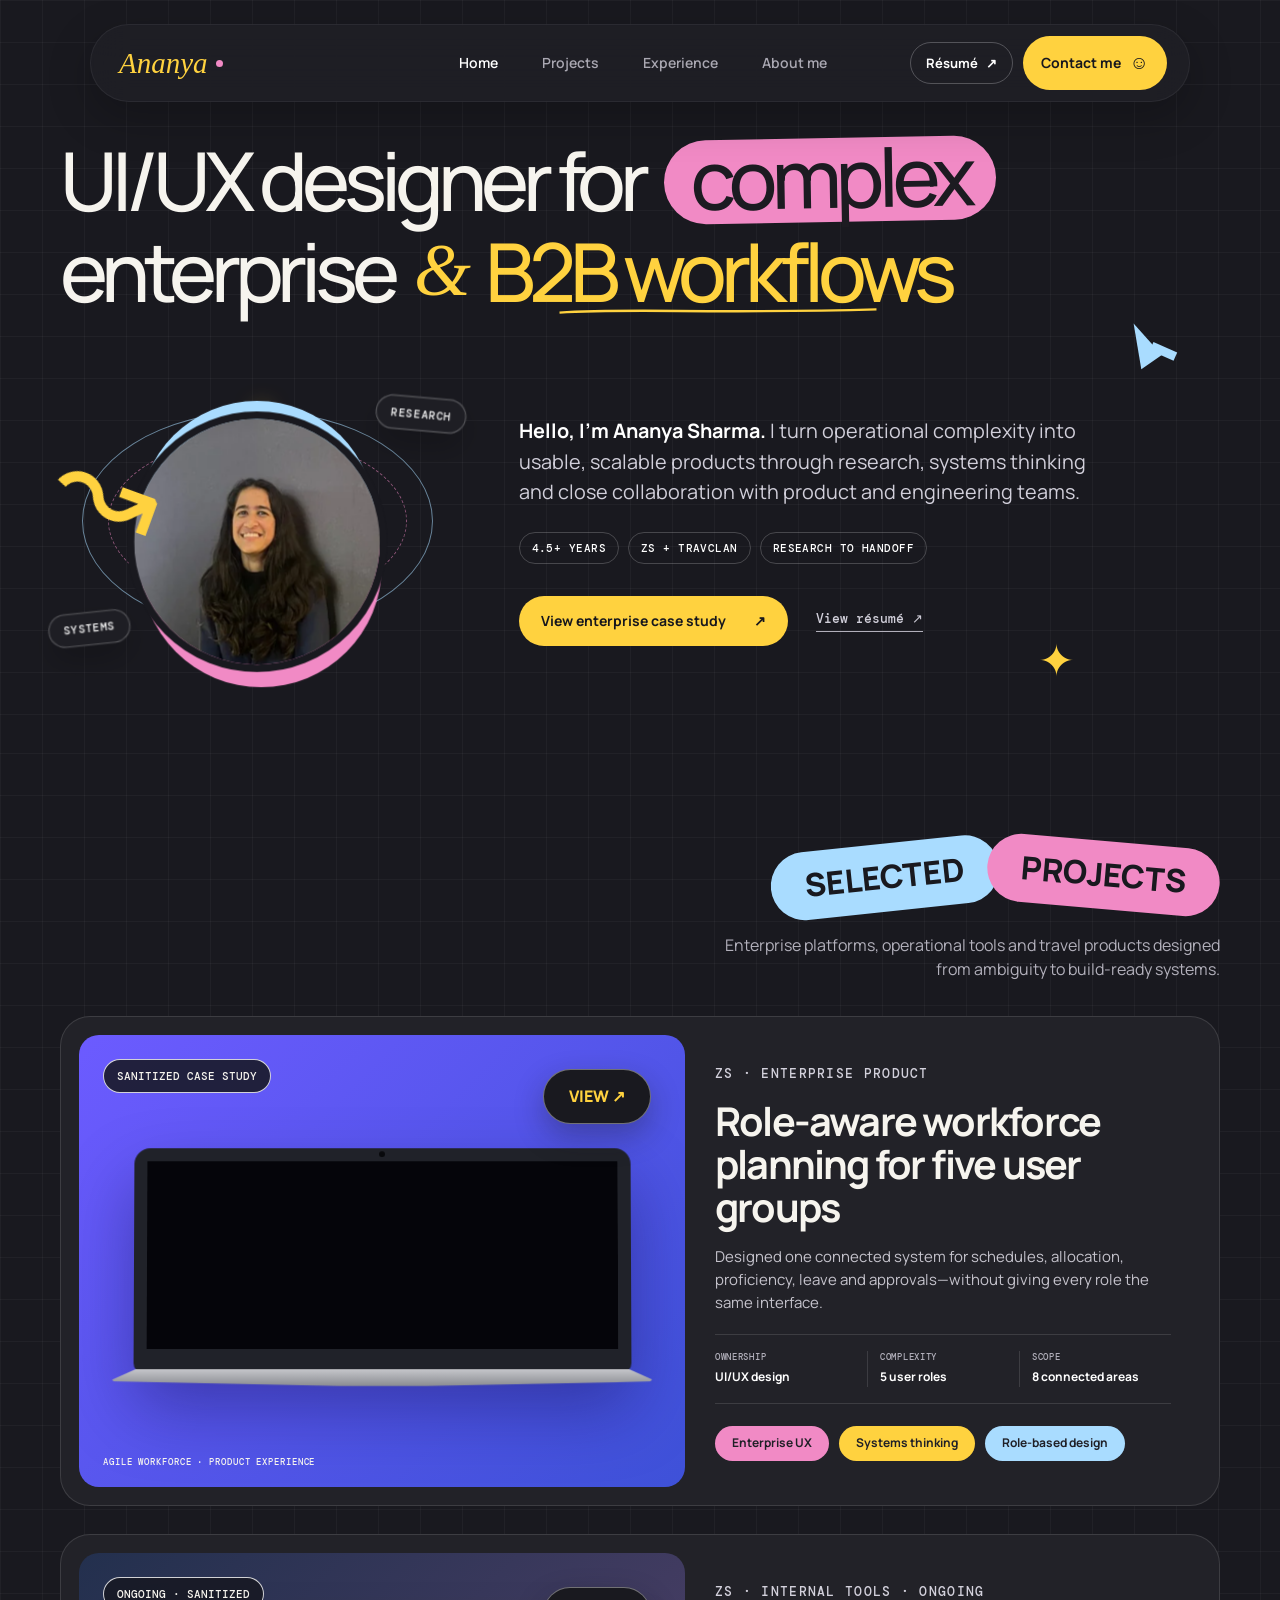
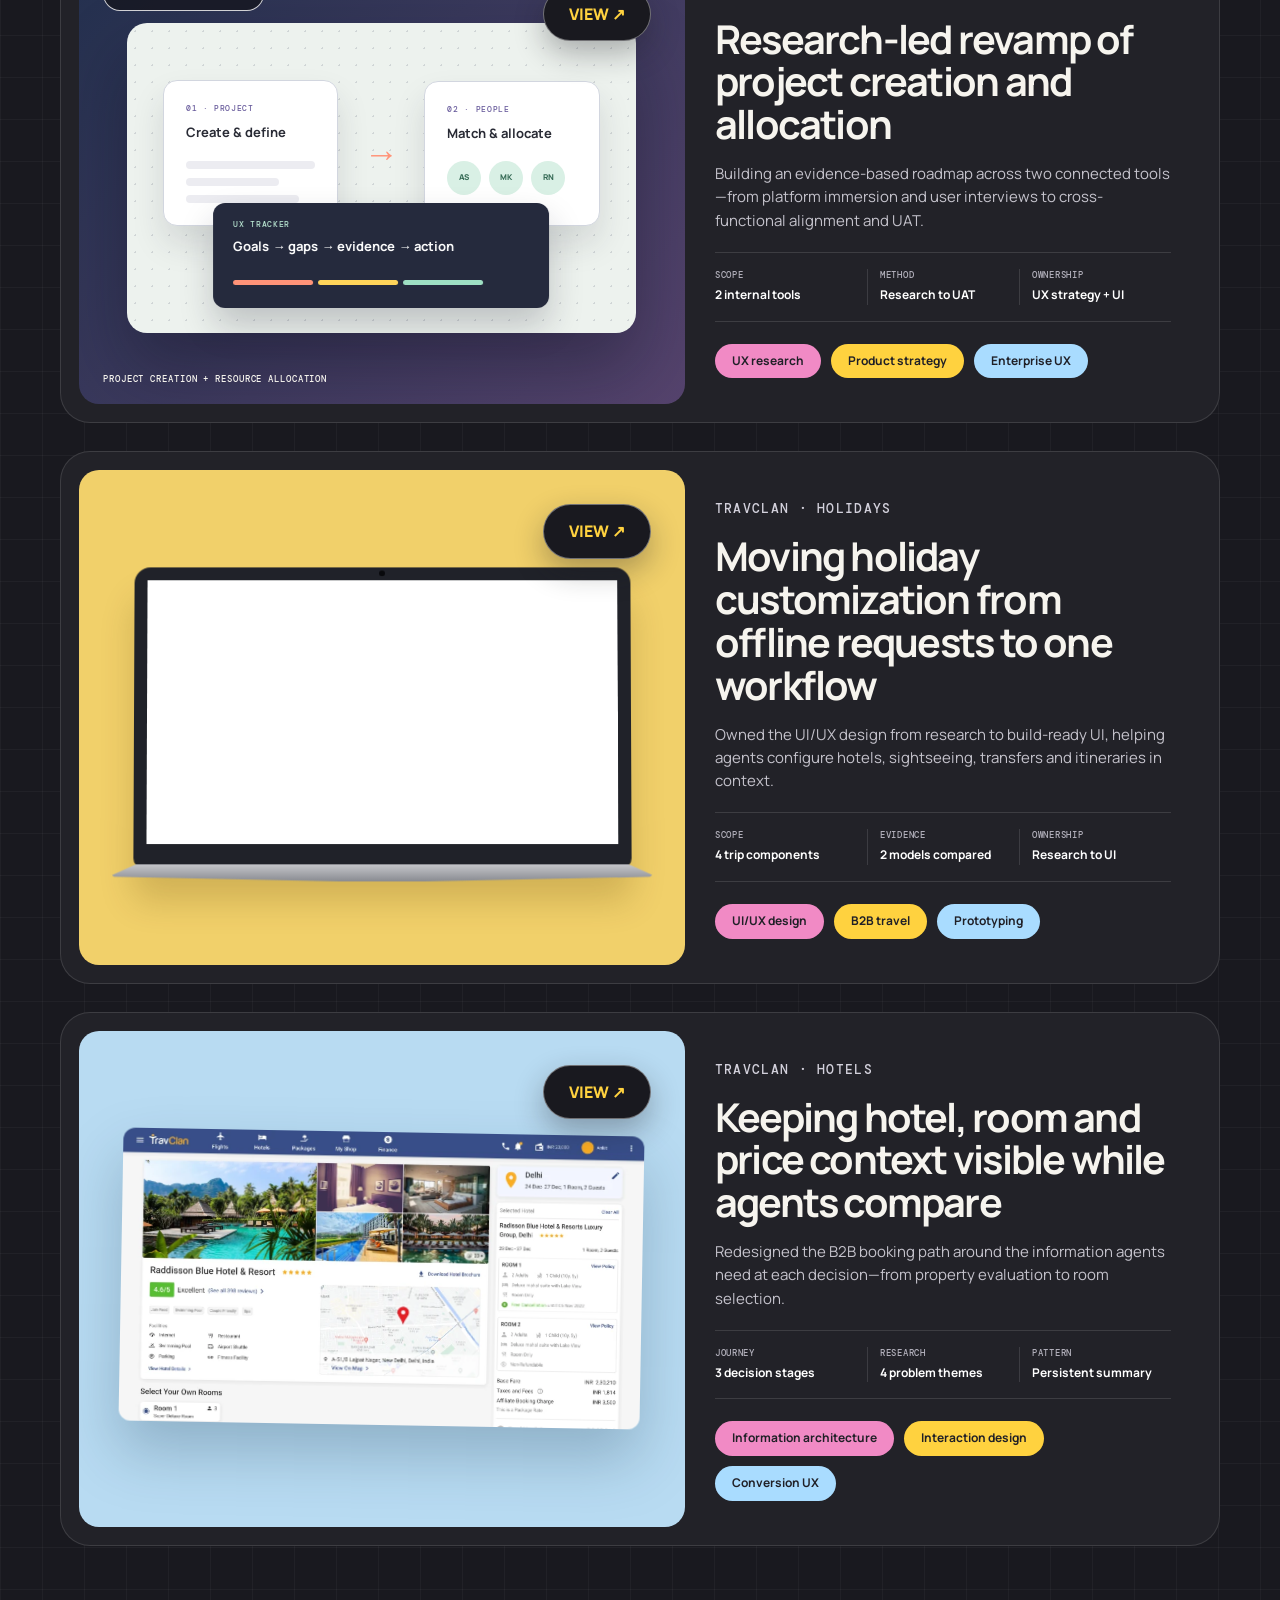
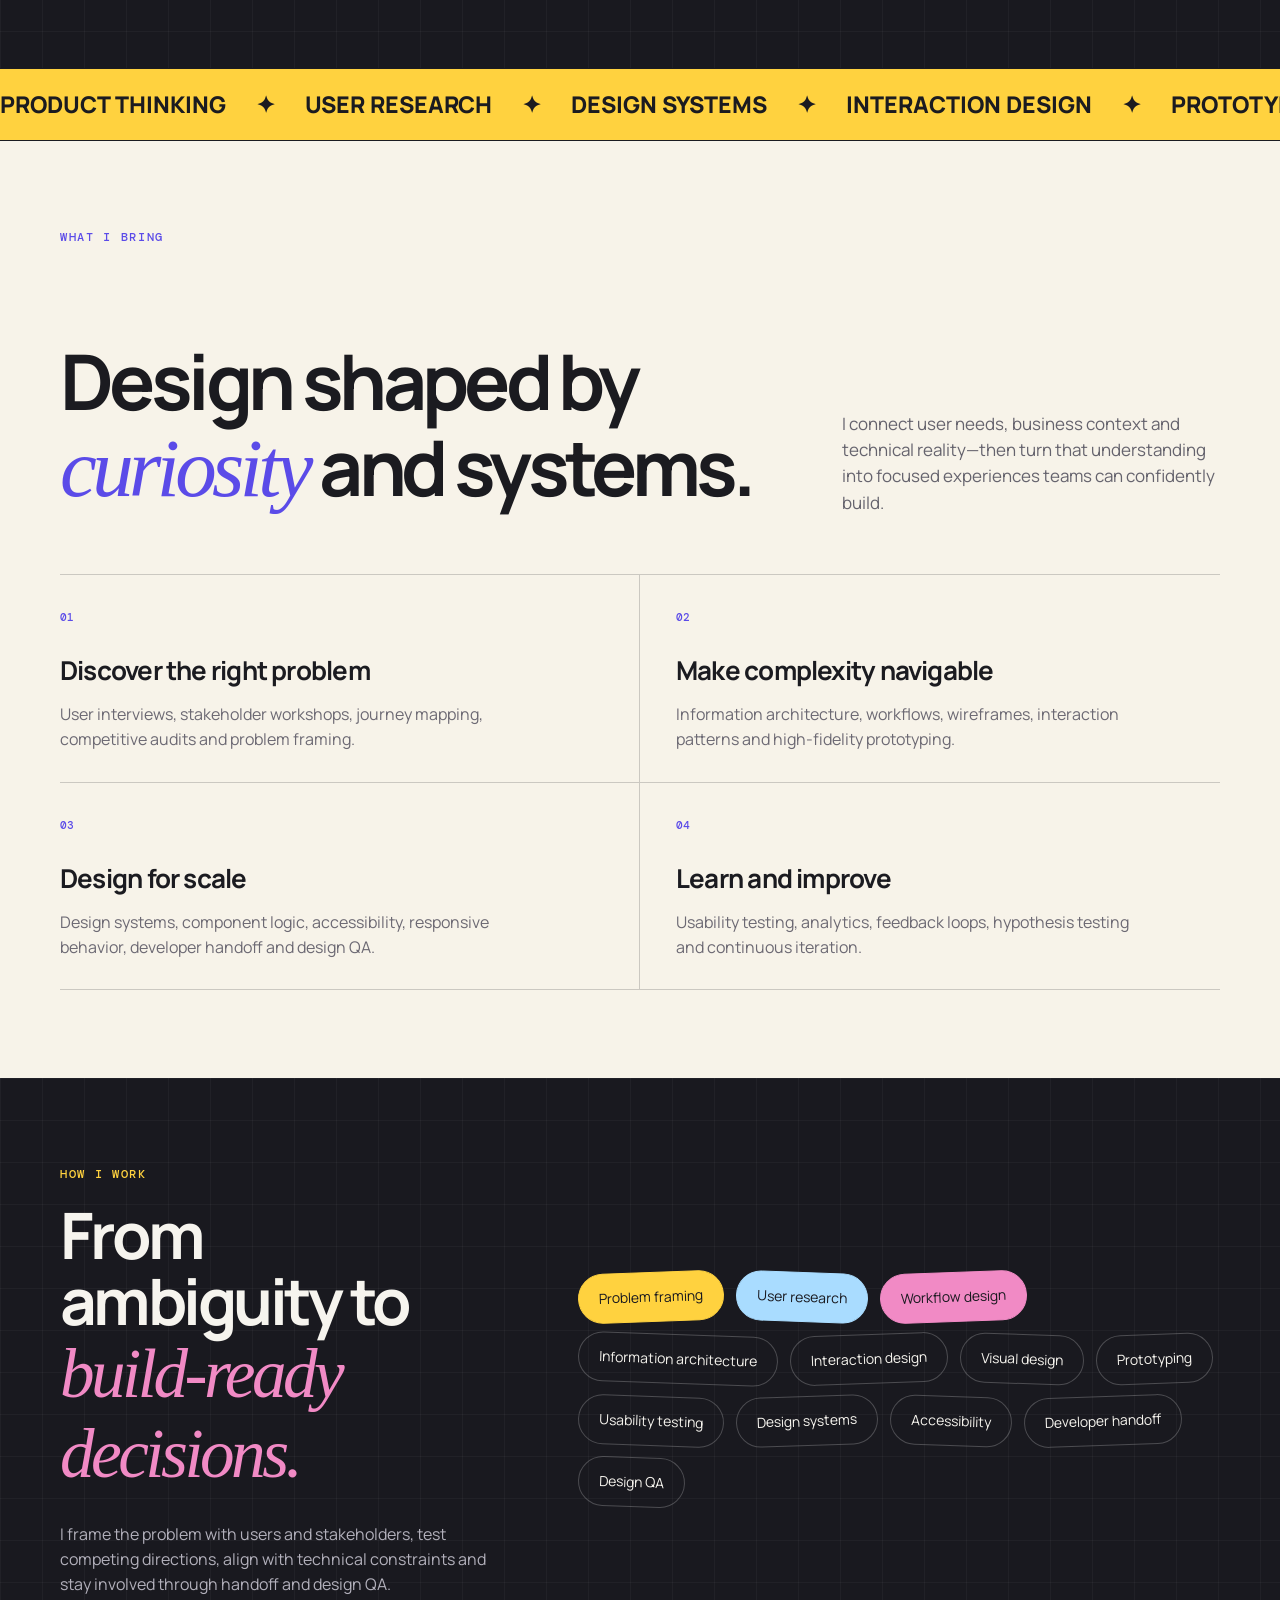
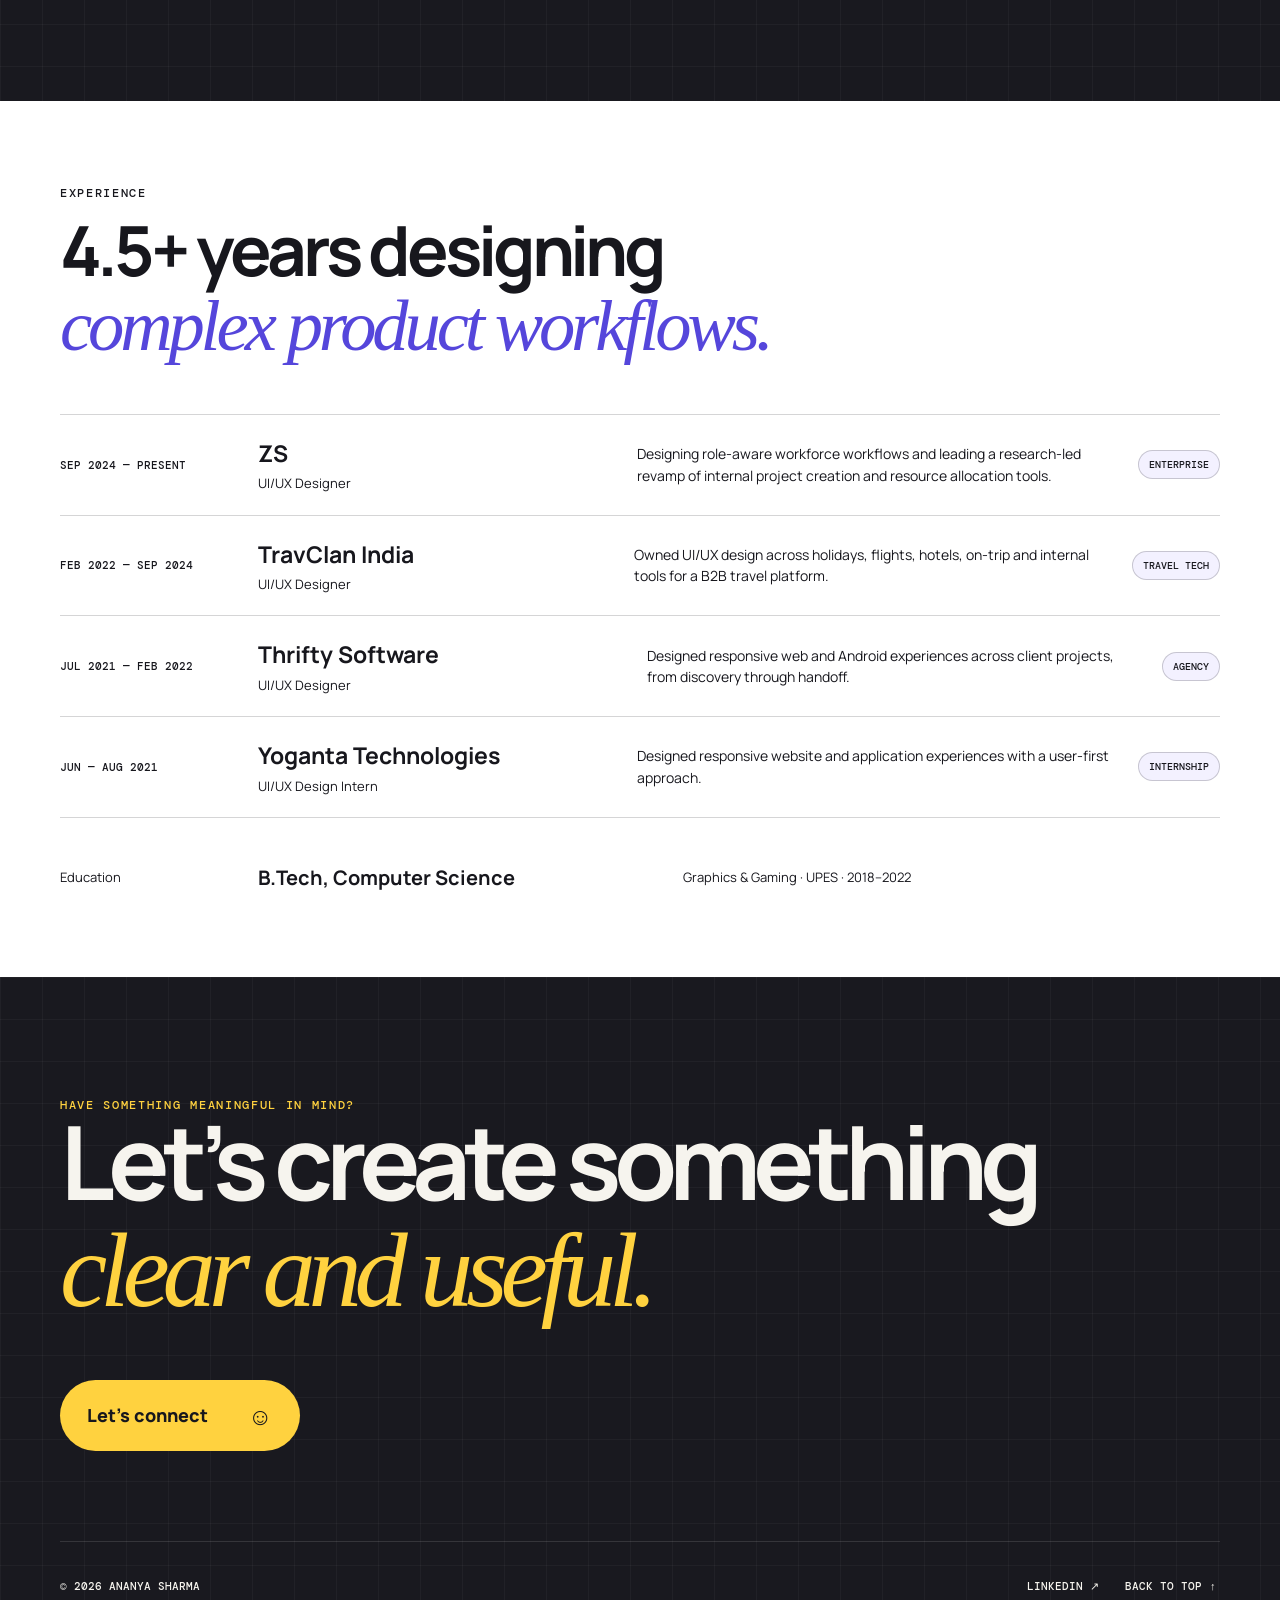
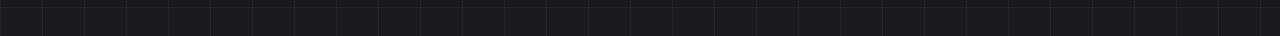
==== commit 91fcc6f7: "Add ZS platform revamp case study" ====
--- a/index.html
+++ b/index.html
@@ -20,8 +20,8 @@
   <title>Ananya Sharma — UI/UX Product Designer</title>
   <link rel="icon" href="favicon.svg" type="image/svg+xml">
   <link rel="preload" href="fonts/manrope-latin.woff2" as="font" type="font/woff2" crossorigin>
-  <link rel="stylesheet" href="portfolio.css?v=20260826-6">
-  <script src="portfolio.js" defer></script>
+  <link rel="stylesheet" href="portfolio.css?v=20260913-1">
+  <script src="portfolio.js?v=20260913-1" defer></script>
   <script src="analytics.js" defer></script>
   <script type="application/ld+json">
     {
@@ -71,6 +71,20 @@
         <div class="case-content"><p class="case-client">ZS · ENTERPRISE PRODUCT</p><h2>Role-aware workforce planning for five user groups</h2><p>Designed one connected system for schedules, allocation, proficiency, leave and approvals—without giving every role the same interface.</p><dl class="case-proof" aria-label="Project highlights"><div><dt>Ownership</dt><dd>UI/UX design</dd></div><div><dt>Complexity</dt><dd>5 user roles</dd></div><div><dt>Scope</dt><dd>8 connected areas</dd></div></dl><div class="case-tags"><span>Enterprise UX</span><span>Systems thinking</span><span>Role-based design</span></div></div>
       </a>
 
+      <a class="case-card case-zs-revamp reveal" href="zs-platform-revamp/index.html">
+        <div class="case-cover revamp-cover depth-cover">
+          <div class="confidential-stamp">Ongoing · Sanitized</div>
+          <div class="revamp-board" role="img" aria-label="Conceptual workflow connecting project creation, resource allocation and a UX research tracker" data-tilt>
+            <div class="revamp-tool revamp-project"><small>01 · PROJECT</small><strong>Create &amp; define</strong><i></i><i></i><i></i></div>
+            <span class="revamp-arrow" aria-hidden="true">→</span>
+            <div class="revamp-tool revamp-allocation"><small>02 · PEOPLE</small><strong>Match &amp; allocate</strong><div><i>AS</i><i>MK</i><i>RN</i></div></div>
+            <div class="revamp-tracker"><small>UX TRACKER</small><strong>Goals → gaps → evidence → action</strong><span></span><span></span><span></span></div>
+          </div>
+          <span class="view-badge">View ↗</span><span class="cover-caption">PROJECT CREATION + RESOURCE ALLOCATION</span>
+        </div>
+        <div class="case-content"><p class="case-client">ZS · INTERNAL TOOLS · ONGOING</p><h2>Research-led revamp of project creation and allocation</h2><p>Building an evidence-based roadmap across two connected tools—from platform immersion and user interviews to cross-functional alignment and UAT.</p><dl class="case-proof" aria-label="Project highlights"><div><dt>Scope</dt><dd>2 internal tools</dd></div><div><dt>Method</dt><dd>Research to UAT</dd></div><div><dt>Ownership</dt><dd>UX strategy + UI</dd></div></dl><div class="case-tags"><span>UX research</span><span>Product strategy</span><span>Enterprise UX</span></div></div>
+      </a>
+
       <a class="case-card case-holiday reveal" href="holidays/index.html">
         <div class="case-cover holiday-cover depth-cover">
           <div class="package-laptop" role="img" aria-label="Animated preview of the TravClan package dashboard, quote details, hotel selection and sightseeing screens" data-tilt>
@@ -115,7 +129,7 @@
 
     <section class="experience" id="experience">
       <div class="experience-intro reveal"><p class="eyebrow">Experience</p><h2>4.5+ years designing<br><span>complex product workflows.</span></h2></div>
-      <div class="experience-list"><article class="reveal"><time>Sep 2024 — Present</time><div><h3>ZS</h3><p>UI/UX Designer</p></div><p>Designing role-aware enterprise workflows across workforce planning, allocation, proficiency, leave and approvals.</p><span>Enterprise</span></article><article class="reveal"><time>Feb 2022 — Sep 2024</time><div><h3>TravClan India</h3><p>UI/UX Designer</p></div><p>Owned UI/UX design across holidays, flights, hotels, on-trip and internal tools for a B2B travel platform.</p><span>Travel tech</span></article><article class="reveal"><time>Jul 2021 — Feb 2022</time><div><h3>Thrifty Software</h3><p>UI/UX Designer</p></div><p>Designed responsive web and Android experiences across client projects, from discovery through handoff.</p><span>Agency</span></article><article class="reveal"><time>Jun — Aug 2021</time><div><h3>Yoganta Technologies</h3><p>UI/UX Design Intern</p></div><p>Designed responsive website and application experiences with a user-first approach.</p><span>Internship</span></article></div>
+      <div class="experience-list"><article class="reveal"><time>Sep 2024 — Present</time><div><h3>ZS</h3><p>UI/UX Designer</p></div><p>Designing role-aware workforce workflows and leading a research-led revamp of internal project creation and resource allocation tools.</p><span>Enterprise</span></article><article class="reveal"><time>Feb 2022 — Sep 2024</time><div><h3>TravClan India</h3><p>UI/UX Designer</p></div><p>Owned UI/UX design across holidays, flights, hotels, on-trip and internal tools for a B2B travel platform.</p><span>Travel tech</span></article><article class="reveal"><time>Jul 2021 — Feb 2022</time><div><h3>Thrifty Software</h3><p>UI/UX Designer</p></div><p>Designed responsive web and Android experiences across client projects, from discovery through handoff.</p><span>Agency</span></article><article class="reveal"><time>Jun — Aug 2021</time><div><h3>Yoganta Technologies</h3><p>UI/UX Design Intern</p></div><p>Designed responsive website and application experiences with a user-first approach.</p><span>Internship</span></article></div>
       <div class="education reveal"><p>Education</p><strong>B.Tech, Computer Science</strong><span>Graphics &amp; Gaming · UPES · 2018–2022</span></div>
     </section>
 
--- a/portfolio.css
+++ b/portfolio.css
@@ -68,6 +68,15 @@
 @media(max-width:600px){.case-zs .case-cover{height:300px}.zs-laptop{width:92%}.case-zs .confidential-stamp{left:14px;top:14px;padding:7px 10px}.case-zs .cover-caption{display:none}}
 @media(prefers-reduced-motion:reduce){.zs-preview{opacity:0!important}.zs-preview:first-child{opacity:1!important}}
 
+/* Research-led ZS revamp card: two connected tools and one evidence tracker. */
+.revamp-cover{background:linear-gradient(135deg,#23304e,#55436d)}
+.case-zs-revamp .confidential-stamp{left:24px;right:auto;top:24px;width:auto;height:auto;padding:9px 13px;border-radius:999px;background:rgba(23,25,35,.88);transform:none}
+.revamp-board{position:relative;width:84%;min-height:310px;padding:46px 36px 96px;display:grid;grid-template-columns:1fr 62px 1fr;align-items:center;gap:12px;border-radius:20px;background-color:#edf2ee;background-image:radial-gradient(rgba(42,53,75,.15) 1px,transparent 1px);background-size:17px 17px;box-shadow:0 34px 68px rgba(8,11,27,.34);transform:perspective(1000px) rotateX(var(--tilt-x,0deg)) rotateY(var(--tilt-y,0deg));transition:transform .35s}
+.case-zs-revamp:hover .revamp-board{transform:perspective(1000px) rotateX(var(--tilt-x,0deg)) rotateY(var(--tilt-y,0deg)) translateY(-7px)}
+.revamp-tool{min-width:0;min-height:145px;padding:22px;border:1px solid #d2d6df;border-radius:14px;background:#fff;box-shadow:0 18px 32px rgba(35,38,54,.13);color:#292b35}
+.revamp-tool small,.revamp-tracker small{display:block;color:#695c9c;font:500 8px "DM Mono",monospace;letter-spacing:.08em}.revamp-tool strong,.revamp-tracker strong{display:block;margin:9px 0 18px;font-size:13px}.revamp-project i{display:block;width:100%;height:8px;margin-top:9px;border-radius:99px;background:#ececf1}.revamp-project i:nth-of-type(2){width:72%}.revamp-project i:nth-of-type(3){width:87%}.revamp-arrow{color:#ff9378;font-size:35px;text-align:center}.revamp-allocation>div{display:flex;gap:8px}.revamp-allocation i{display:grid;width:34px;height:34px;place-items:center;border-radius:50%;background:#d9f0e5;color:#376c57;font-style:normal;font-size:8px;font-weight:800}.revamp-tracker{position:absolute;left:50%;bottom:25px;width:66%;padding:16px 20px;border-radius:12px;background:#252a3d;color:#fff;box-shadow:0 18px 34px rgba(26,29,44,.22);transform:translateX(-50%)}.revamp-tracker small{color:#bdebd6}.revamp-tracker strong{margin:7px 0 11px}.revamp-tracker span{display:inline-block;width:27%;height:5px;margin-right:5px;border-radius:99px;background:#ff9378}.revamp-tracker span:nth-of-type(2){background:#ffd45a}.revamp-tracker span:nth-of-type(3){background:#9edfc3}
+@media(max-width:600px){.case-zs-revamp .confidential-stamp{left:14px;top:14px;padding:7px 10px}.case-zs-revamp .cover-caption{display:none}.revamp-board{width:92%;min-height:210px;padding:34px 14px 70px;grid-template-columns:1fr 28px 1fr}.revamp-tool{min-height:105px;padding:13px}.revamp-tool strong{font-size:10px}.revamp-tool small{font-size:6px}.revamp-allocation i{width:22px;height:22px;font-size:6px}.revamp-tracker{bottom:13px;width:78%;padding:10px 12px}.revamp-tracker strong{font-size:9px;margin:4px 0 7px}.revamp-arrow{font-size:22px}}
+
 /* Readability: keep inactive project metadata legible without implying availability. */
 .mini-project.unavailable span,.mini-project.unavailable small{color:#9a98a2}
 
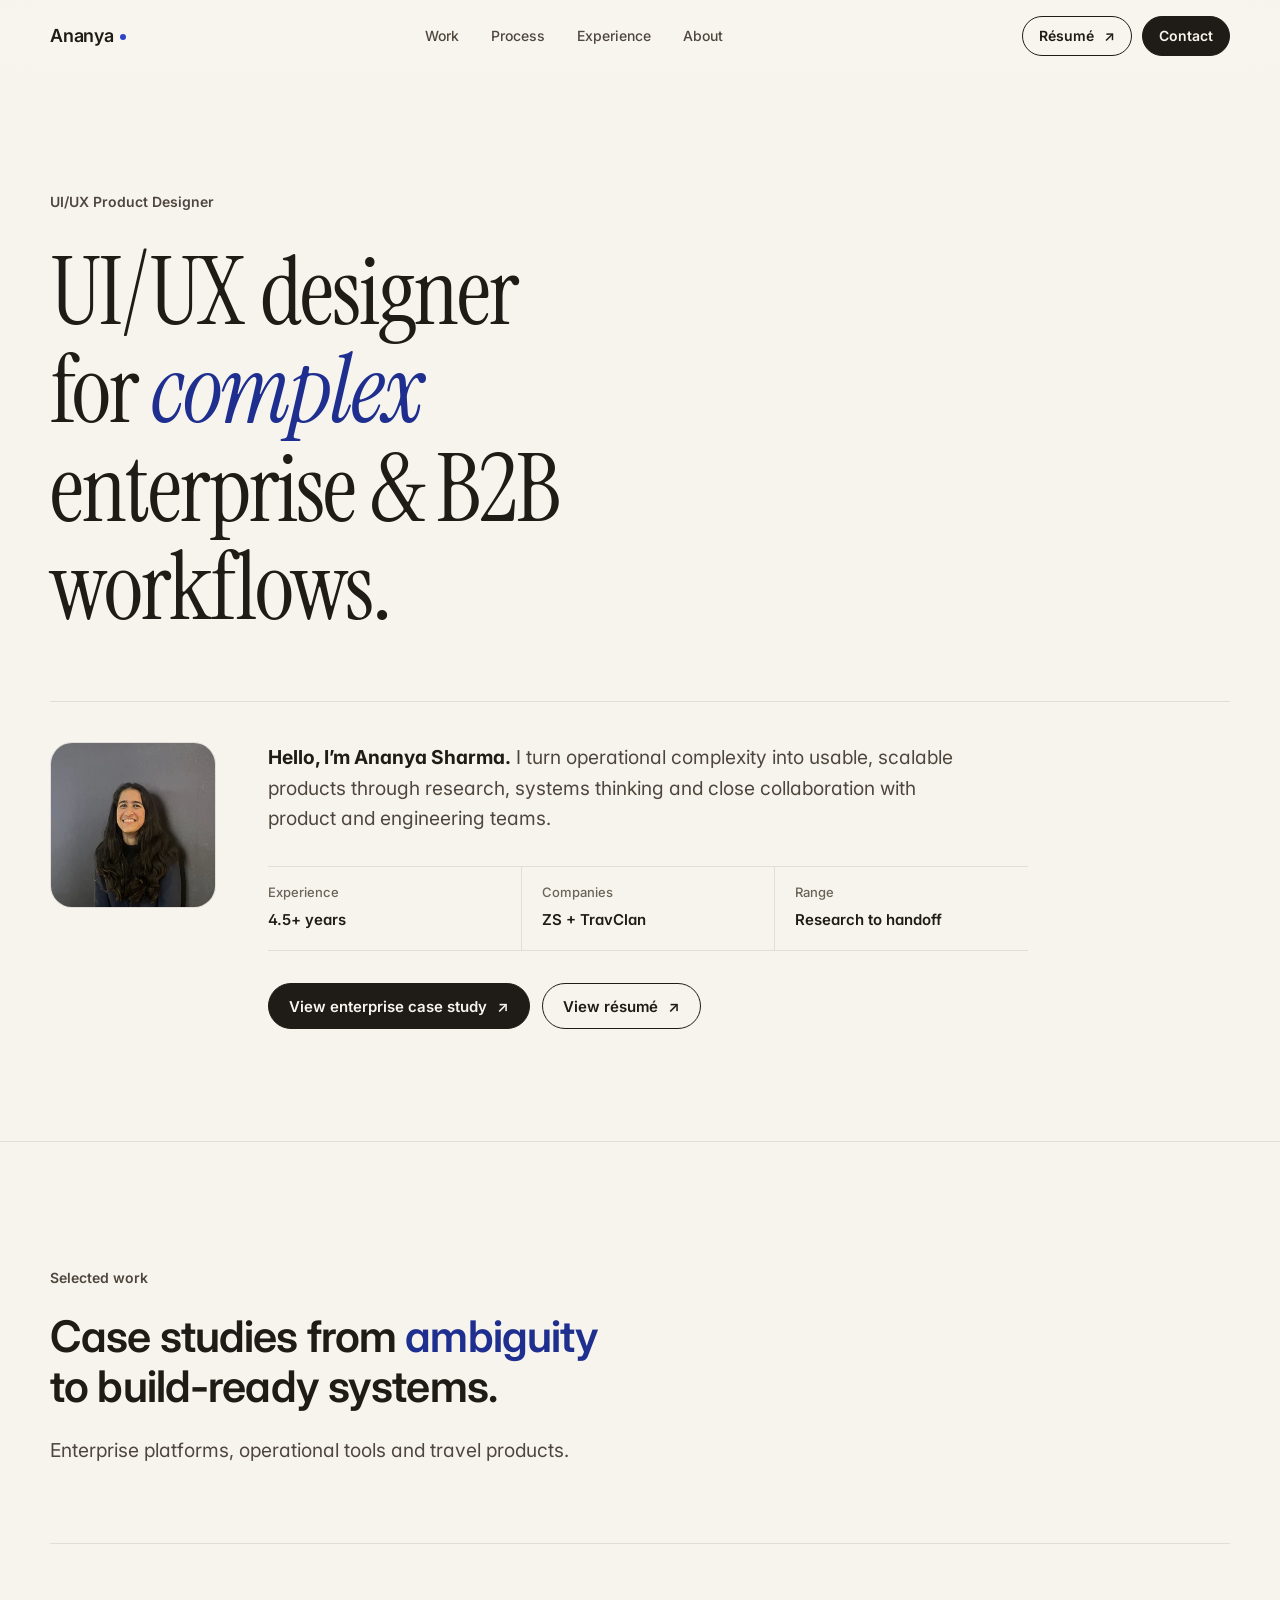
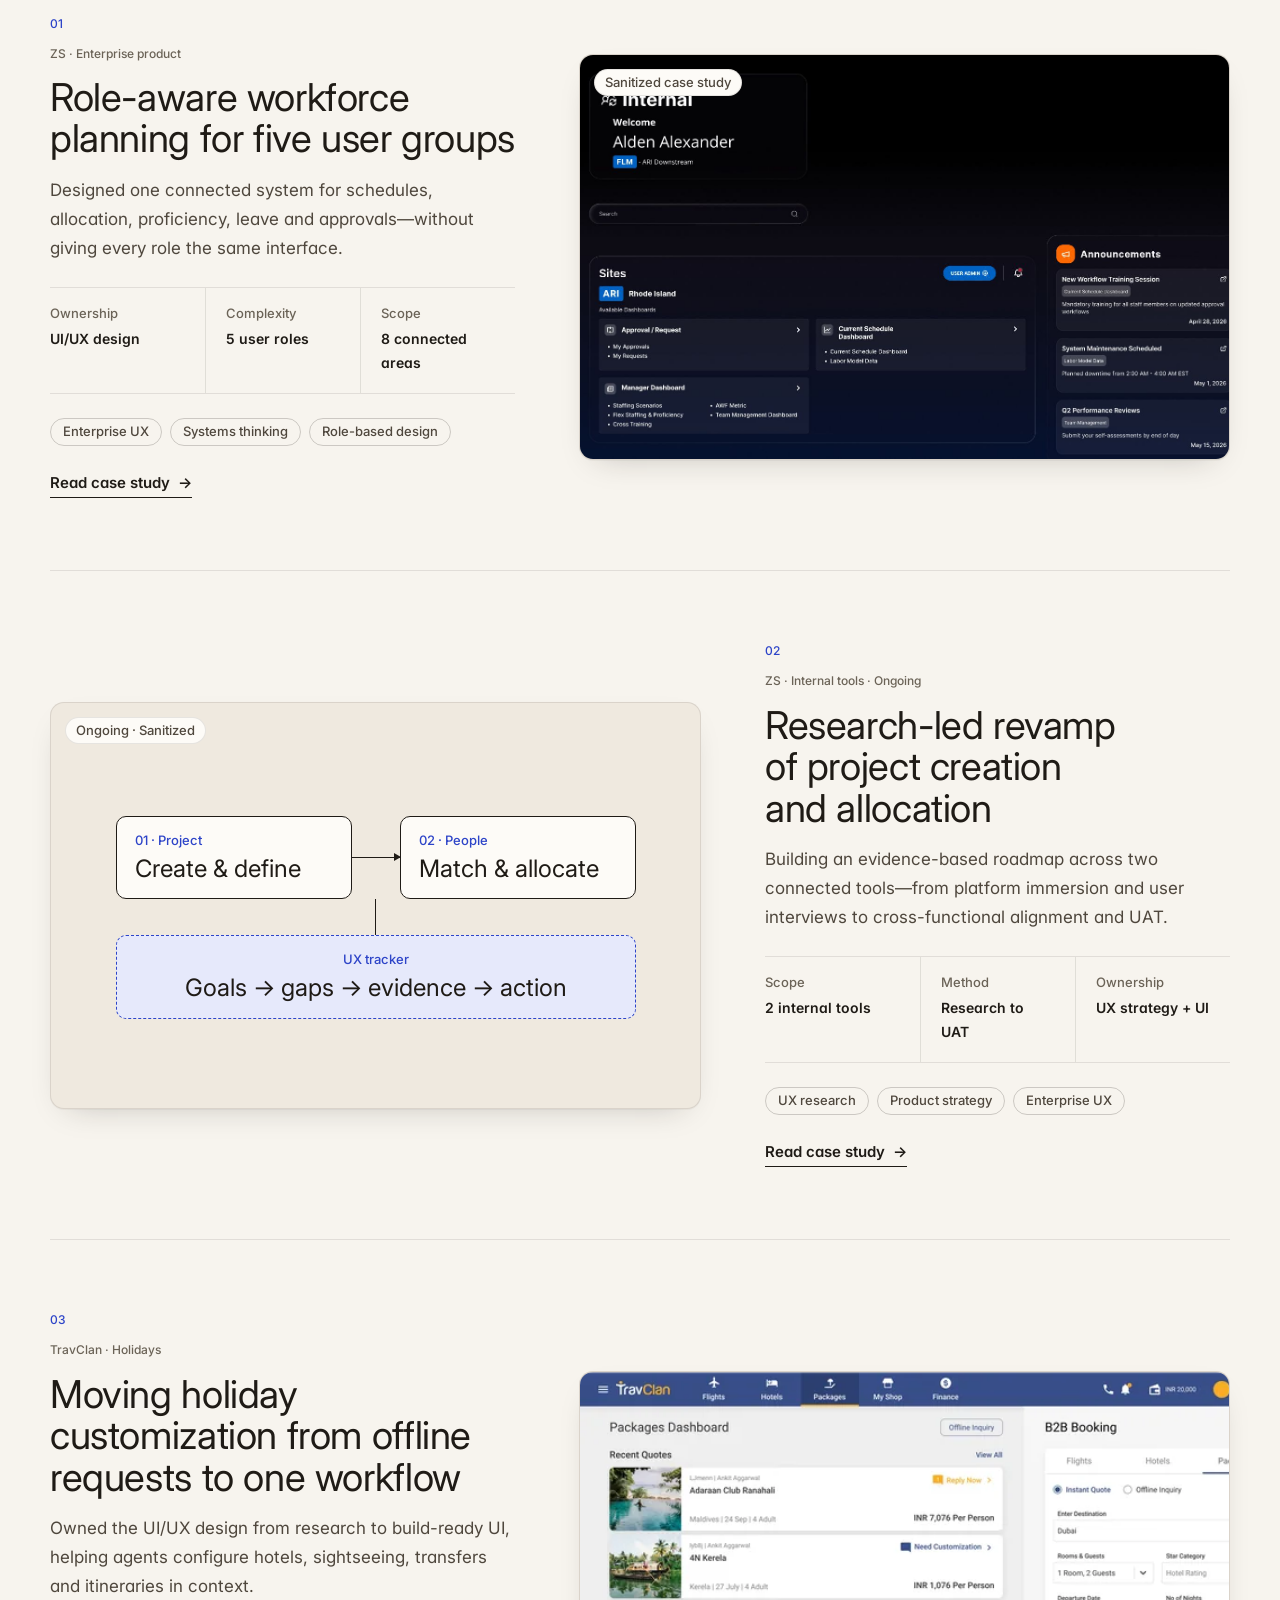
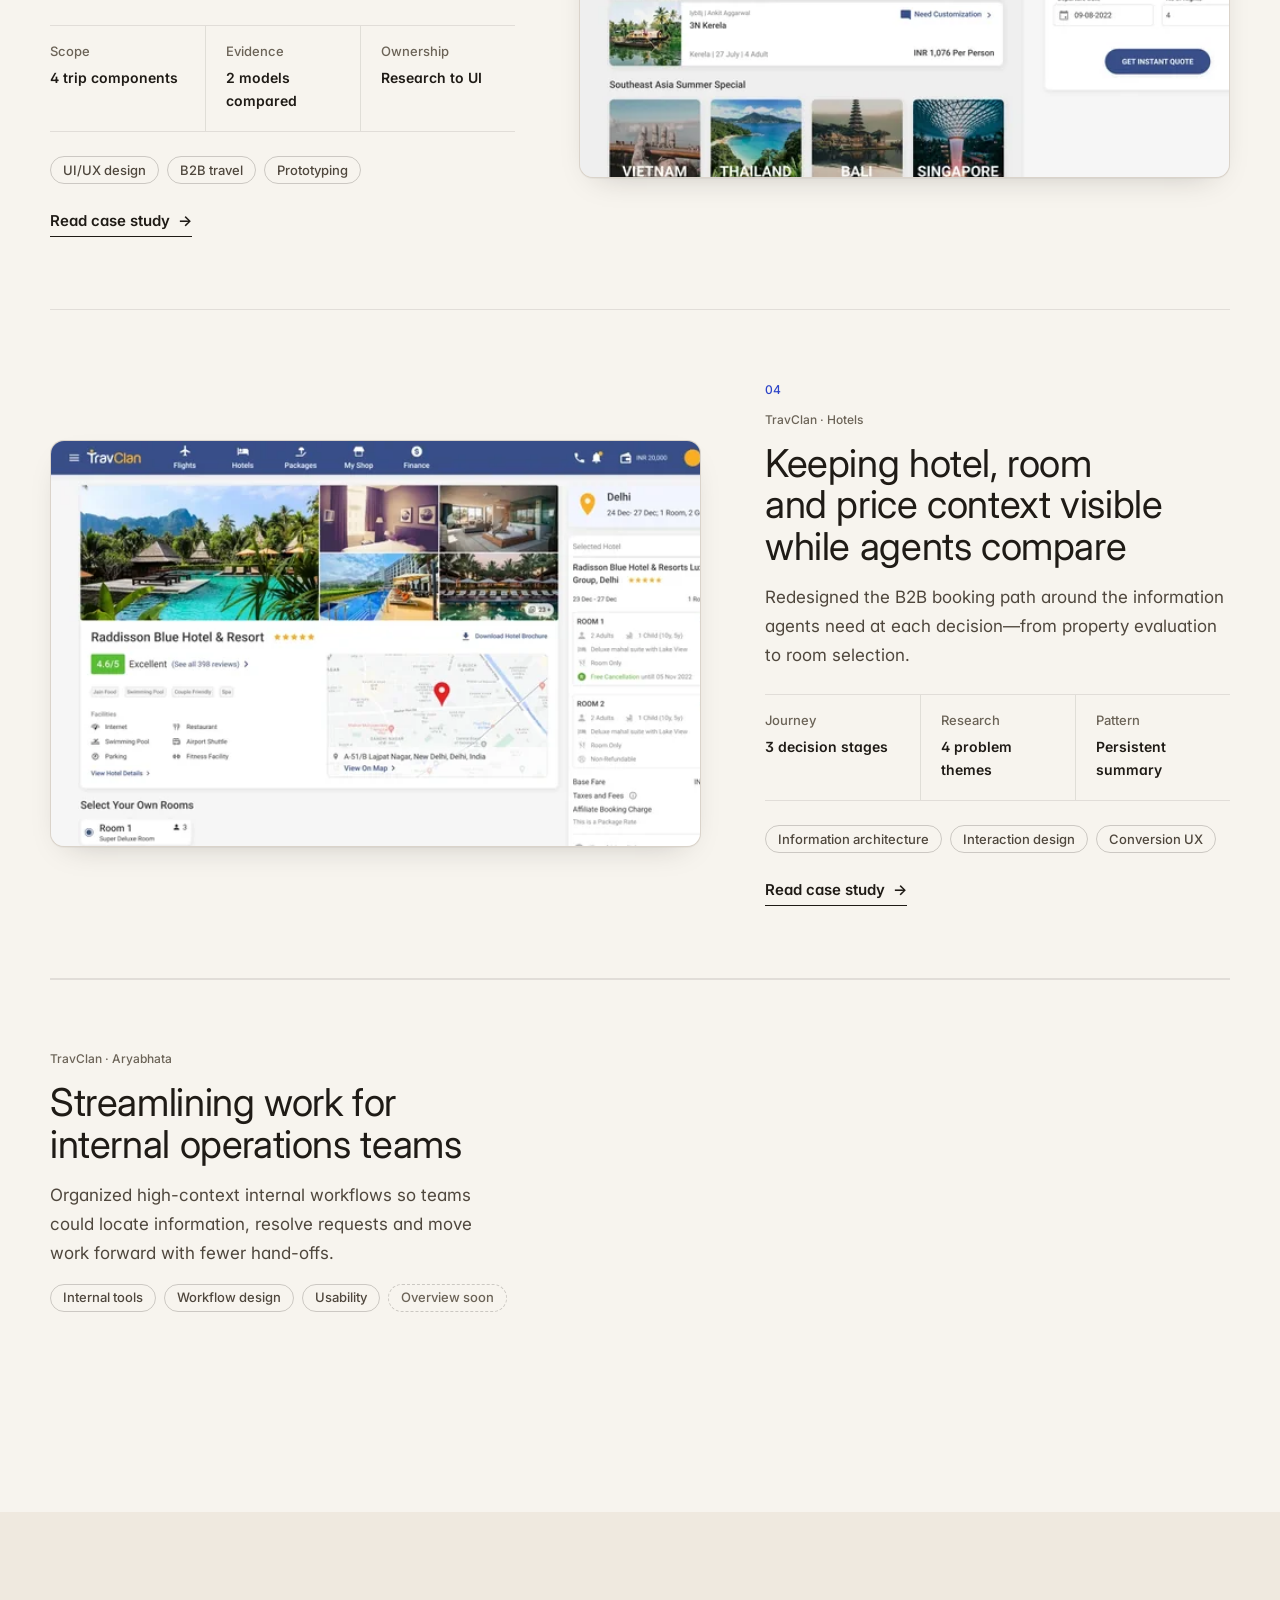
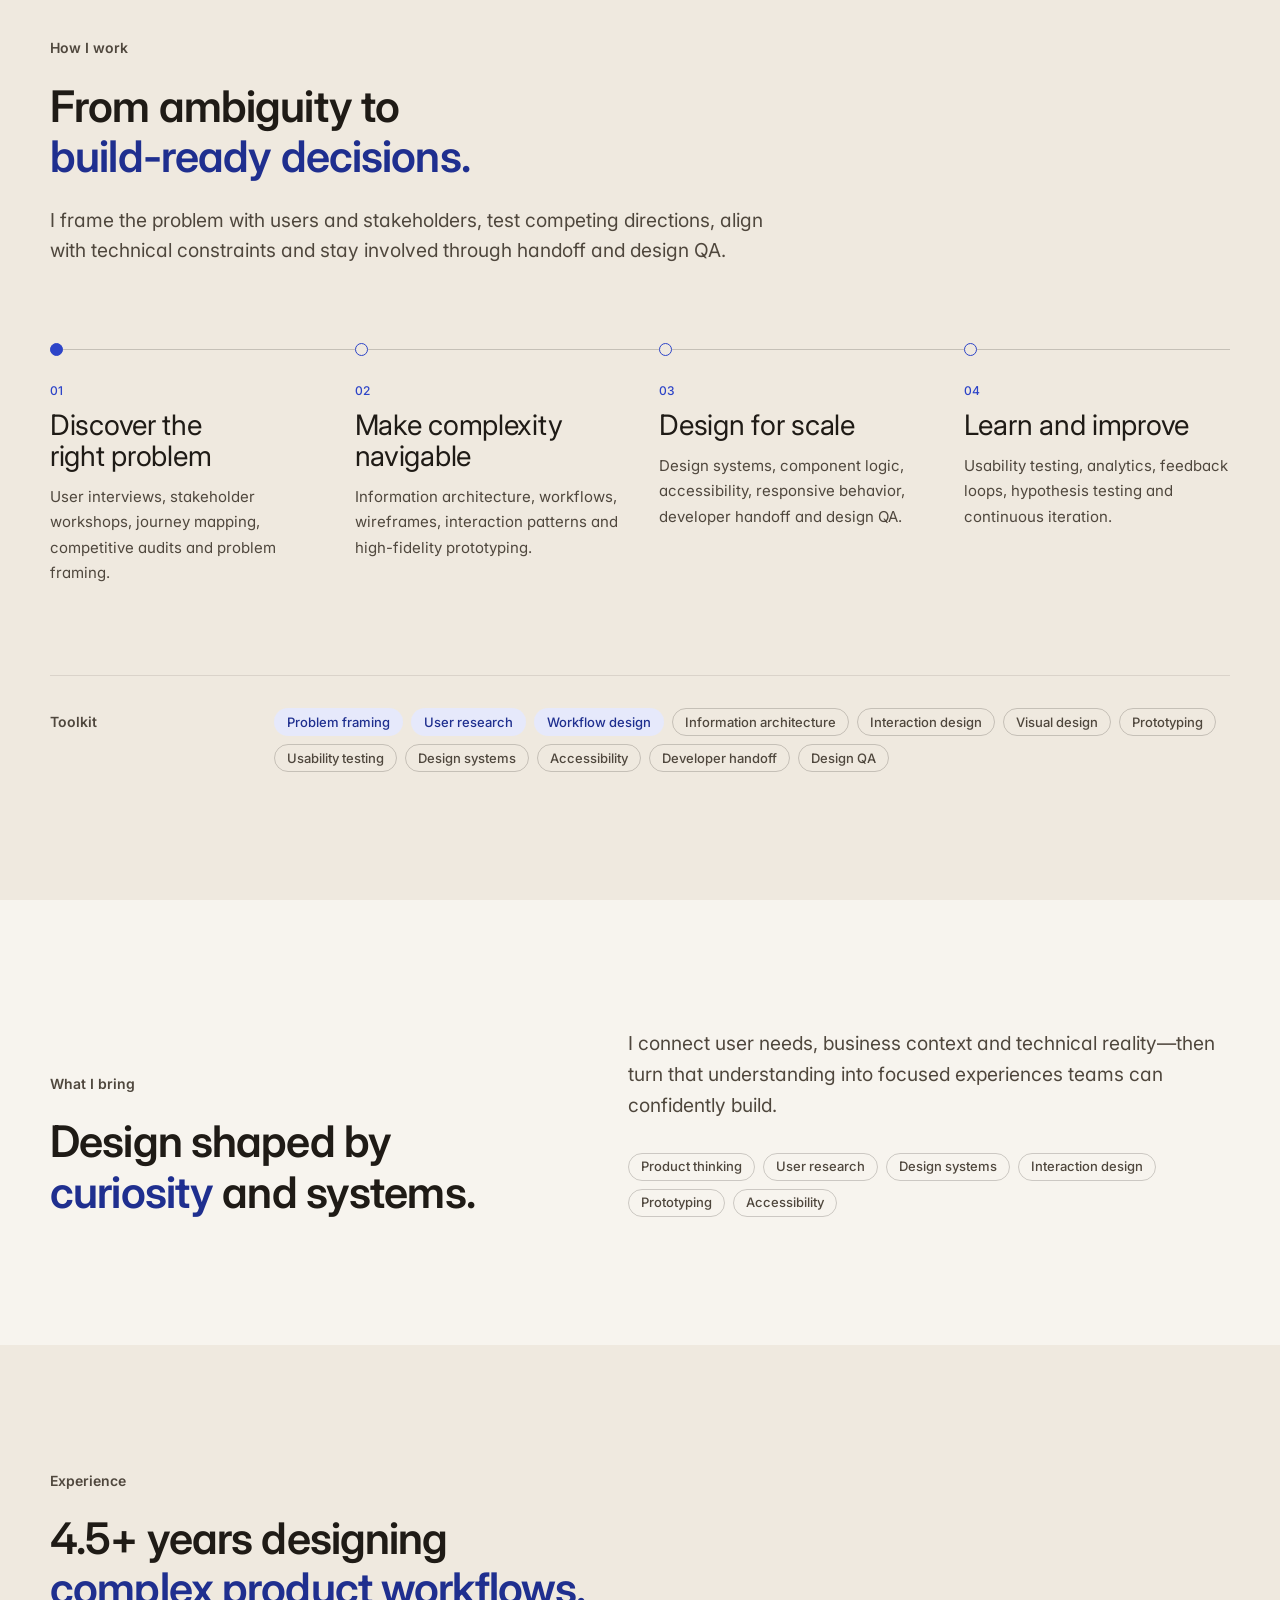
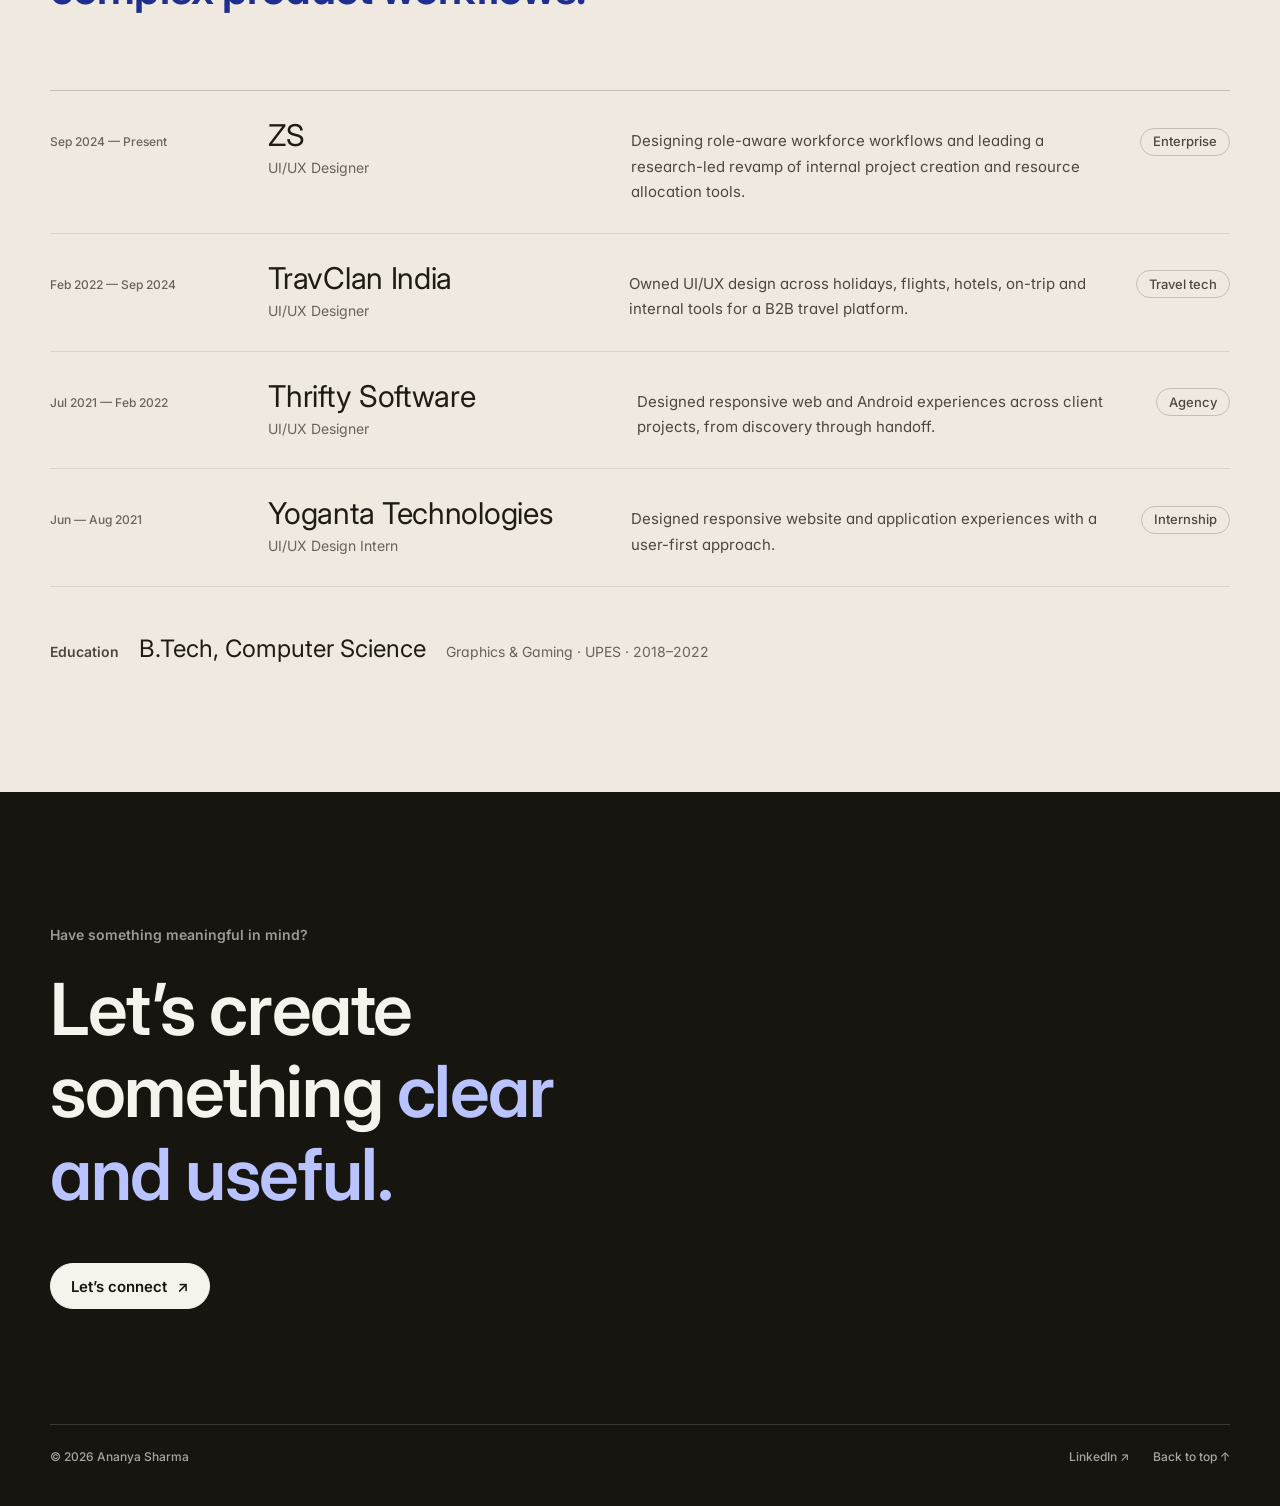
==== commit c38ff0be: "Redesign portfolio with a light, readable editorial system - Add ds.css shared design system (warm p" ====
--- a/index.html
+++ b/index.html
@@ -4,7 +4,7 @@
   <meta charset="utf-8">
   <meta name="viewport" content="width=device-width, initial-scale=1">
   <meta name="description" content="Ananya Sharma is a UI/UX product designer with 4.5+ years of experience simplifying complex enterprise and B2B workflows across workforce and travel products.">
-  <meta name="theme-color" content="#17171d">
+  <meta name="theme-color" content="#f6f3ec">
   <meta name="robots" content="index, follow">
   <link rel="canonical" href="https://ananya-sharma-portfolio.vercel.app/">
   <meta property="og:type" content="website">
@@ -20,8 +20,13 @@
   <title>Ananya Sharma — UI/UX Product Designer</title>
   <link rel="icon" href="favicon.svg" type="image/svg+xml">
   <link rel="preload" href="fonts/manrope-latin.woff2" as="font" type="font/woff2" crossorigin>
-  <link rel="stylesheet" href="portfolio.css?v=20260913-1">
-  <script src="portfolio.js?v=20260913-1" defer></script>
+  <link rel="preconnect" href="https://fonts.googleapis.com">
+  <link rel="preconnect" href="https://fonts.gstatic.com" crossorigin>
+  <link href="https://fonts.googleapis.com/css2?family=Inter:wght@400;500;600;700&family=Instrument+Serif:ital@0;1&display=swap" rel="stylesheet">
+  <link rel="stylesheet" href="ds.css?v=20261121-2">
+  <link rel="stylesheet" href="portfolio.css?v=20261121-2">
+  <link rel="stylesheet" href="type.css?v=20261121-2">
+  <script src="portfolio.js?v=20261121-2" defer></script>
   <script src="analytics.js" defer></script>
   <script type="application/ld+json">
     {
@@ -40,103 +45,209 @@
 
   <header class="site-header">
     <a class="brand" href="#top" aria-label="Ananya Sharma, home"><span class="brand-script">Ananya</span><span class="brand-dot"></span></a>
-    <nav class="nav-links" aria-label="Portfolio navigation"><a href="#top">Home</a><a href="#projects">Projects</a><a href="#experience">Experience</a><a href="#about">About me</a></nav>
+    <nav class="nav-links" aria-label="Portfolio navigation"><a href="#projects">Work</a><a href="#process">Process</a><a href="#experience">Experience</a><a href="#about">About</a></nav>
     <div class="nav-actions">
-      <a class="nav-resume" href="Ananya_Sharma_Resume_Updated_Original_Template.pdf" target="_blank" rel="noopener noreferrer">Résumé <span>↗</span></a>
-      <a class="nav-cta" href="mailto:annanyasharma7918@gmail.com">Contact me <span>☺</span></a>
+      <a class="btn btn-ghost btn-sm" href="Ananya_Sharma_Resume_Updated_Original_Template.pdf" target="_blank" rel="noopener noreferrer">Résumé <span class="arrow" aria-hidden="true">↗</span></a>
+      <a class="btn btn-primary btn-sm" href="mailto:annanyasharma7918@gmail.com">Contact</a>
     </div>
     <button class="menu-button" aria-expanded="false" aria-controls="mobile-menu" aria-label="Open menu"><span></span><span></span></button>
   </header>
-  <nav class="mobile-menu" id="mobile-menu" aria-label="Mobile navigation"><a href="#top">Home</a><a href="#projects">Projects</a><a href="#experience">Experience</a><a href="#about">About me</a><a class="mobile-resume" href="Ananya_Sharma_Resume_Updated_Original_Template.pdf" target="_blank" rel="noopener noreferrer">View résumé ↗</a><a class="mobile-contact" href="mailto:annanyasharma7918@gmail.com">Contact me</a></nav>
+  <nav class="mobile-menu" id="mobile-menu" aria-label="Mobile navigation"><a href="#projects">Work</a><a href="#process">Process</a><a href="#experience">Experience</a><a href="#about">About</a><a href="Ananya_Sharma_Resume_Updated_Original_Template.pdf" target="_blank" rel="noopener noreferrer">Résumé ↗</a><a href="mailto:annanyasharma7918@gmail.com">Contact</a></nav>
 
   <main id="main">
-    <section class="hero grid-bg" id="top">
-      <h1 class="hero-title reveal"><span>UI/UX designer for</span><span class="pill-word pill-pink">complex</span><span>enterprise</span><span class="symbol">&amp;</span><span class="outlined-word">B2B workflows</span></h1>
-      <div class="hero-detail reveal">
-        <div class="portrait-wrap" data-tilt><span class="portrait-orbit orbit-one" aria-hidden="true"></span><span class="portrait-orbit orbit-two" aria-hidden="true"></span><span class="depth-chip depth-chip-one" aria-hidden="true">Research</span><span class="depth-chip depth-chip-two" aria-hidden="true">Systems</span><span class="scribble" aria-hidden="true">↝</span><div class="portrait-bubble bubble-one"></div><div class="portrait-bubble bubble-two"></div><img src="img/ananya-profile-hero-320.webp" alt="Portrait of Ananya Sharma" width="320" height="320" decoding="async" fetchpriority="high"></div>
-        <div class="intro-copy">
-          <p><strong>Hello, I’m Ananya Sharma.</strong> I turn operational complexity into usable, scalable products through research, systems thinking and close collaboration with product and engineering teams.</p>
-          <ul class="hero-proof" aria-label="Experience highlights"><li>4.5+ years</li><li>ZS + TravClan</li><li>Research to handoff</li></ul>
-          <div class="hero-actions"><a class="button button-yellow" href="zs/index.html">View enterprise case study <span>↗</span></a><a class="text-link" href="Ananya_Sharma_Resume_Updated_Original_Template.pdf" target="_blank" rel="noopener noreferrer">View résumé ↗</a></div>
-        </div>
-      </div>
-      <span class="cursor-art cursor-one" aria-hidden="true"></span><span class="spark-art" aria-hidden="true">✦</span>
-    </section>
-
-    <section class="projects grid-bg" id="projects">
-      <div class="section-marker reveal"><h2 class="sticker-title"><span class="sticker sticker-blue">Selected</span><span class="sticker sticker-pink">Projects</span></h2><p>Enterprise platforms, operational tools and travel products designed from ambiguity to build-ready systems.</p></div>
-
-      <a class="case-card case-zs reveal" href="zs/index.html">
-        <div class="case-cover zs-cover depth-cover"><div class="confidential-stamp">Sanitized case study</div><div class="zs-laptop" role="img" aria-label="Animated preview of three current Agile Workforce product screens" data-tilt><div class="package-camera"></div><div class="package-screen zs-screen"><img class="zs-preview zs-preview-one" src="img/zs-landing-dark-card.png?v=20260826-2" alt="" width="1920" height="869" loading="lazy" decoding="async"><img class="zs-preview zs-preview-two" src="img/zs-team-management-card-v2.png?v=20260912-1" alt="" width="1920" height="869" loading="lazy" decoding="async"><img class="zs-preview zs-preview-three" src="img/zs-landing-light-card.png?v=20260826-2" alt="" width="1920" height="869" loading="lazy" decoding="async"></div></div><span class="view-badge">View ↗</span><span class="cover-caption">AGILE WORKFORCE · PRODUCT EXPERIENCE</span></div>
-        <div class="case-content"><p class="case-client">ZS · ENTERPRISE PRODUCT</p><h2>Role-aware workforce planning for five user groups</h2><p>Designed one connected system for schedules, allocation, proficiency, leave and approvals—without giving every role the same interface.</p><dl class="case-proof" aria-label="Project highlights"><div><dt>Ownership</dt><dd>UI/UX design</dd></div><div><dt>Complexity</dt><dd>5 user roles</dd></div><div><dt>Scope</dt><dd>8 connected areas</dd></div></dl><div class="case-tags"><span>Enterprise UX</span><span>Systems thinking</span><span>Role-based design</span></div></div>
-      </a>
-
-      <a class="case-card case-zs-revamp reveal" href="zs-platform-revamp/index.html">
-        <div class="case-cover revamp-cover depth-cover">
-          <div class="confidential-stamp">Ongoing · Sanitized</div>
-          <div class="revamp-board" role="img" aria-label="Conceptual workflow connecting project creation, resource allocation and a UX research tracker" data-tilt>
-            <div class="revamp-tool revamp-project"><small>01 · PROJECT</small><strong>Create &amp; define</strong><i></i><i></i><i></i></div>
-            <span class="revamp-arrow" aria-hidden="true">→</span>
-            <div class="revamp-tool revamp-allocation"><small>02 · PEOPLE</small><strong>Match &amp; allocate</strong><div><i>AS</i><i>MK</i><i>RN</i></div></div>
-            <div class="revamp-tracker"><small>UX TRACKER</small><strong>Goals → gaps → evidence → action</strong><span></span><span></span><span></span></div>
+    <!-- Hero ------------------------------------------------------------ -->
+    <section class="hero shell" id="top">
+      <div class="hero-head reveal">
+        <p class="eyebrow">UI/UX Product Designer</p>
+        <h1 class="hero-title">UI/UX designer for <em>complex</em> enterprise &amp;&nbsp;B2B workflows.</h1>
+      </div>
+      <div class="hero-body reveal">
+        <img class="hero-portrait" src="img/ananya-profile-hero-320.webp" alt="Portrait of Ananya Sharma" width="320" height="320" decoding="async" fetchpriority="high">
+        <div class="hero-copy">
+          <p class="lead"><strong>Hello, I’m Ananya Sharma.</strong> I turn operational complexity into usable, scalable products through research, systems thinking and close collaboration with product and engineering teams.</p>
+          <dl class="meta-grid hero-meta" aria-label="Experience highlights">
+            <div><dt>Experience</dt><dd>4.5+ years</dd></div>
+            <div><dt>Companies</dt><dd>ZS + TravClan</dd></div>
+            <div><dt>Range</dt><dd>Research to handoff</dd></div>
+          </dl>
+          <div class="hero-actions">
+            <a class="btn btn-primary" href="zs/index.html">View enterprise case study <span class="arrow" aria-hidden="true">↗</span></a>
+            <a class="btn btn-ghost" href="Ananya_Sharma_Resume_Updated_Original_Template.pdf" target="_blank" rel="noopener noreferrer">View résumé <span class="arrow" aria-hidden="true">↗</span></a>
           </div>
-          <span class="view-badge">View ↗</span><span class="cover-caption">PROJECT CREATION + RESOURCE ALLOCATION</span>
-        </div>
-        <div class="case-content"><p class="case-client">ZS · INTERNAL TOOLS · ONGOING</p><h2>Research-led revamp of project creation and allocation</h2><p>Building an evidence-based roadmap across two connected tools—from platform immersion and user interviews to cross-functional alignment and UAT.</p><dl class="case-proof" aria-label="Project highlights"><div><dt>Scope</dt><dd>2 internal tools</dd></div><div><dt>Method</dt><dd>Research to UAT</dd></div><div><dt>Ownership</dt><dd>UX strategy + UI</dd></div></dl><div class="case-tags"><span>UX research</span><span>Product strategy</span><span>Enterprise UX</span></div></div>
-      </a>
-
-      <a class="case-card case-holiday reveal" href="holidays/index.html">
-        <div class="case-cover holiday-cover depth-cover">
-          <div class="package-laptop" role="img" aria-label="Animated preview of the TravClan package dashboard, quote details, hotel selection and sightseeing screens" data-tilt>
-            <div class="package-camera"></div>
-            <div class="package-screen">
-              <img class="package-shot shot-one" src="holidays/img/default-2-3-card-960.webp" srcset="holidays/img/default-2-3-card-640.webp 640w, holidays/img/default-2-3-card-960.webp 960w" sizes="(max-width: 600px) 82vw, (max-width: 900px) 75vw, 760px" alt="" width="960" height="540" loading="lazy" decoding="async">
-              <img class="package-shot shot-two" data-src="holidays/img/default-2-1.webp" alt="" width="1920" height="1079" decoding="async">
-              <img class="package-shot shot-three" data-src="holidays/img/default-2-2-card-960.webp" data-srcset="holidays/img/default-2-2-card-640.webp 640w, holidays/img/default-2-2-card-960.webp 960w" data-sizes="(max-width: 600px) 82vw, (max-width: 900px) 75vw, 760px" alt="" width="960" height="540" decoding="async">
-              <img class="package-shot shot-four" data-src="holidays/img/default-2-card-960.webp" data-srcset="holidays/img/default-2-card-640.webp 640w, holidays/img/default-2-card-960.webp 960w" data-sizes="(max-width: 600px) 82vw, (max-width: 900px) 75vw, 760px" alt="" width="960" height="540" decoding="async">
-            </div>
+        </div>
+      </div>
+    </section>
+
+    <!-- Selected work --------------------------------------------------- -->
+    <section class="section work" id="projects">
+      <div class="shell">
+        <div class="section-head reveal">
+          <p class="eyebrow">Selected work</p>
+          <h2>Case studies from <em>ambiguity</em> to build-ready systems.</h2>
+          <p class="lead">Enterprise platforms, operational tools and travel products.</p>
+        </div>
+
+        <div class="case-list">
+          <a class="case-row reveal" href="zs/index.html">
+            <div class="case-text">
+              <span class="index-num">01</span>
+              <p class="case-client">ZS · Enterprise product</p>
+              <h3 class="case-title">Role-aware workforce planning for five user groups</h3>
+              <p class="case-summary">Designed one connected system for schedules, allocation, proficiency, leave and approvals—without giving every role the same interface.</p>
+              <dl class="meta-grid case-meta" aria-label="Project highlights"><div><dt>Ownership</dt><dd>UI/UX design</dd></div><div><dt>Complexity</dt><dd>5 user roles</dd></div><div><dt>Scope</dt><dd>8 connected areas</dd></div></dl>
+              <div class="chip-list"><span class="chip">Enterprise UX</span><span class="chip">Systems thinking</span><span class="chip">Role-based design</span></div>
+              <span class="case-link">Read case study <span class="arrow" aria-hidden="true">→</span></span>
+            </div>
+            <div class="case-media">
+              <div class="frame case-frame">
+                <span class="frame-label">Sanitized case study</span>
+                <img src="img/zs-landing-light-card.png?v=20260826-2" alt="Agile Workforce landing page in light theme" width="1920" height="869" loading="lazy" decoding="async">
+              </div>
+            </div>
+          </a>
+
+          <a class="case-row reveal" href="zs-platform-revamp/index.html">
+            <div class="case-text">
+              <span class="index-num">02</span>
+              <p class="case-client">ZS · Internal tools · Ongoing</p>
+              <h3 class="case-title">Research-led revamp of project creation and allocation</h3>
+              <p class="case-summary">Building an evidence-based roadmap across two connected tools—from platform immersion and user interviews to cross-functional alignment and UAT.</p>
+              <dl class="meta-grid case-meta" aria-label="Project highlights"><div><dt>Scope</dt><dd>2 internal tools</dd></div><div><dt>Method</dt><dd>Research to UAT</dd></div><div><dt>Ownership</dt><dd>UX strategy + UI</dd></div></dl>
+              <div class="chip-list"><span class="chip">UX research</span><span class="chip">Product strategy</span><span class="chip">Enterprise UX</span></div>
+              <span class="case-link">Read case study <span class="arrow" aria-hidden="true">→</span></span>
+            </div>
+            <div class="case-media">
+              <div class="frame case-frame revamp-cover">
+                <span class="frame-label">Ongoing · Sanitized</span>
+                <div class="revamp-diagram" role="img" aria-label="Conceptual workflow connecting project creation, resource allocation and a UX research tracker">
+                  <div class="rv-node"><small>01 · Project</small><strong>Create &amp; define</strong></div>
+                  <span class="rv-line" aria-hidden="true"></span>
+                  <div class="rv-node"><small>02 · People</small><strong>Match &amp; allocate</strong></div>
+                  <span class="rv-drop" aria-hidden="true"></span>
+                  <div class="rv-node rv-tracker"><small>UX tracker</small><strong>Goals → gaps → evidence → action</strong></div>
+                </div>
+              </div>
+            </div>
+          </a>
+
+          <a class="case-row reveal" href="holidays/index.html">
+            <div class="case-text">
+              <span class="index-num">03</span>
+              <p class="case-client">TravClan · Holidays</p>
+              <h3 class="case-title">Moving holiday customization from offline requests to one workflow</h3>
+              <p class="case-summary">Owned the UI/UX design from research to build-ready UI, helping agents configure hotels, sightseeing, transfers and itineraries in context.</p>
+              <dl class="meta-grid case-meta" aria-label="Project highlights"><div><dt>Scope</dt><dd>4 trip components</dd></div><div><dt>Evidence</dt><dd>2 models compared</dd></div><div><dt>Ownership</dt><dd>Research to UI</dd></div></dl>
+              <div class="chip-list"><span class="chip">UI/UX design</span><span class="chip">B2B travel</span><span class="chip">Prototyping</span></div>
+              <span class="case-link">Read case study <span class="arrow" aria-hidden="true">→</span></span>
+            </div>
+            <div class="case-media">
+              <div class="frame case-frame">
+                <img src="holidays/img/default-2-3-card-960.webp" srcset="holidays/img/default-2-3-card-640.webp 640w, holidays/img/default-2-3-card-960.webp 960w" sizes="(max-width: 900px) 92vw, 640px" alt="TravClan holiday package details screen" width="960" height="540" loading="lazy" decoding="async">
+              </div>
+            </div>
+          </a>
+
+          <a class="case-row reveal" href="hotels/index.html">
+            <div class="case-text">
+              <span class="index-num">04</span>
+              <p class="case-client">TravClan · Hotels</p>
+              <h3 class="case-title">Keeping hotel, room and price context visible while agents compare</h3>
+              <p class="case-summary">Redesigned the B2B booking path around the information agents need at each decision—from property evaluation to room selection.</p>
+              <dl class="meta-grid case-meta" aria-label="Project highlights"><div><dt>Journey</dt><dd>3 decision stages</dd></div><div><dt>Research</dt><dd>4 problem themes</dd></div><div><dt>Pattern</dt><dd>Persistent summary</dd></div></dl>
+              <div class="chip-list"><span class="chip">Information architecture</span><span class="chip">Interaction design</span><span class="chip">Conversion UX</span></div>
+              <span class="case-link">Read case study <span class="arrow" aria-hidden="true">→</span></span>
+            </div>
+            <div class="case-media">
+              <div class="frame case-frame">
+                <img src="hotels/img/default-2-card-640.webp" srcset="hotels/img/default-2-card-640.webp 640w, hotels/img/default-2.webp 936w" sizes="(max-width: 900px) 92vw, 640px" alt="TravClan hotel details and room selection experience" width="936" height="526" loading="lazy" decoding="async">
+              </div>
+            </div>
+          </a>
+
+          <article class="case-row reveal" hidden>
+            <div class="case-text">
+              <p class="case-client">TravClan · Aryabhata</p>
+              <h3 class="case-title">Streamlining work for internal operations teams</h3>
+              <p class="case-summary">Organized high-context internal workflows so teams could locate information, resolve requests and move work forward with fewer hand-offs.</p>
+              <div class="chip-list"><span class="chip">Internal tools</span><span class="chip">Workflow design</span><span class="chip">Usability</span><span class="chip chip-muted">Overview soon</span></div>
+            </div>
+          </article>
+
+          <div class="more-work reveal" hidden>
+            <p class="eyebrow">More selected explorations</p>
+            <ul class="mini-projects">
+              <li><a href="e-commerce/index.html"><span class="index-num">01</span> Mobile commerce <span class="chip">Conditional prototype</span></a></li>
+              <li aria-label="Sports Connect, case study coming soon"><span class="index-num">02</span> Sports Connect <span class="chip chip-muted">Coming soon</span></li>
+              <li aria-label="AR Tourism, case study coming soon"><span class="index-num">03</span> AR Tourism <span class="chip chip-muted">Coming soon</span></li>
+            </ul>
           </div>
-          <span class="view-badge">View ↗</span>
-        </div>
-        <div class="case-content"><p class="case-client">TRAVCLAN · HOLIDAYS</p><h2>Moving holiday customization from offline requests to one workflow</h2><p>Owned the UI/UX design from research to build-ready UI, helping agents configure hotels, sightseeing, transfers and itineraries in context.</p><dl class="case-proof" aria-label="Project highlights"><div><dt>Scope</dt><dd>4 trip components</dd></div><div><dt>Evidence</dt><dd>2 models compared</dd></div><div><dt>Ownership</dt><dd>Research to UI</dd></div></dl><div class="case-tags"><span>UI/UX design</span><span>B2B travel</span><span>Prototyping</span></div></div>
-      </a>
-
-      <a class="case-card case-hotel reveal" href="hotels/index.html">
-        <div class="case-cover hotel-cover depth-cover"><img src="hotels/img/default-2-card-640.webp" srcset="hotels/img/default-2-card-640.webp 640w, hotels/img/default-2.webp 936w" sizes="(max-width: 600px) 92vw, 920px" alt="TravClan hotel details and room selection experience" width="936" height="526" loading="lazy" decoding="async" data-tilt><span class="view-badge">View ↗</span></div>
-        <div class="case-content"><p class="case-client">TRAVCLAN · HOTELS</p><h2>Keeping hotel, room and price context visible while agents compare</h2><p>Redesigned the B2B booking path around the information agents need at each decision—from property evaluation to room selection.</p><dl class="case-proof" aria-label="Project highlights"><div><dt>Journey</dt><dd>3 decision stages</dd></div><div><dt>Research</dt><dd>4 problem themes</dd></div><div><dt>Pattern</dt><dd>Persistent summary</dd></div></dl><div class="case-tags"><span>Information architecture</span><span>Interaction design</span><span>Conversion UX</span></div></div>
-      </a>
-
-      <article class="case-card case-ops reveal" hidden>
-        <div class="case-cover ops-cover depth-cover"><div class="ops-board" data-tilt><div class="ops-sidebar"><i></i><i></i><i></i><i></i></div><div class="ops-panel"><span class="ops-search"></span><div class="ops-cards"><i></i><i></i><i></i></div><div class="ops-list"><span></span><span></span><span></span><span></span></div></div></div><span class="cover-quote">Less hunting.<br>More doing.</span></div>
-        <div class="case-content"><p class="case-client">TRAVCLAN · ARYABHATA</p><h2>Streamlining work for internal operations teams</h2><p>Organized high-context internal workflows so teams could locate information, resolve requests and move work forward with fewer hand-offs.</p><div class="case-tags"><span>Internal tools</span><span>Workflow design</span><span>Usability</span><span class="tag-muted">Overview soon</span></div></div>
-      </article>
-
-      <div class="more-work reveal" hidden><p>More selected explorations</p><div class="mini-projects"><a class="mini-project" href="e-commerce/index.html"><span>01</span><strong>Mobile commerce</strong><small>Conditional prototype</small><b aria-hidden="true">↗</b></a><div class="mini-project unavailable" aria-label="Sports Connect, case study coming soon"><span>02</span><strong>Sports Connect</strong><small>Coming soon</small><b aria-hidden="true">○</b></div><div class="mini-project unavailable" aria-label="AR Tourism, case study coming soon"><span>03</span><strong>AR Tourism</strong><small>Coming soon</small><b aria-hidden="true">○</b></div></div></div>
-    </section>
-
-    <section class="capabilities" id="about">
-      <div class="marquee" aria-label="Design capabilities"><div><span>Product thinking</span><span>User research</span><span>Design systems</span><span>Interaction design</span><span>Prototyping</span><span>Accessibility</span><span aria-hidden="true">Product thinking</span><span aria-hidden="true">User research</span></div></div>
-      <div class="capability-inner">
-        <div class="capability-heading reveal"><p class="eyebrow">What I bring</p><h2>Design shaped by<br><span>curiosity</span> and systems.</h2><p>I connect user needs, business context and technical reality—then turn that understanding into focused experiences teams can confidently build.</p></div>
-        <div class="capability-grid"><article class="reveal"><span>01</span><h3>Discover the right problem</h3><p>User interviews, stakeholder workshops, journey mapping, competitive audits and problem framing.</p></article><article class="reveal"><span>02</span><h3>Make complexity navigable</h3><p>Information architecture, workflows, wireframes, interaction patterns and high-fidelity prototyping.</p></article><article class="reveal"><span>03</span><h3>Design for scale</h3><p>Design systems, component logic, accessibility, responsive behavior, developer handoff and design QA.</p></article><article class="reveal"><span>04</span><h3>Learn and improve</h3><p>Usability testing, analytics, feedback loops, hypothesis testing and continuous iteration.</p></article></div>
-      </div>
-    </section>
-
-    <section class="toolkit grid-bg">
-      <div class="toolkit-copy reveal"><p class="eyebrow">How I work</p><h2>From ambiguity to<br><span>build-ready decisions.</span></h2><p>I frame the problem with users and stakeholders, test competing directions, align with technical constraints and stay involved through handoff and design QA.</p></div>
-      <div class="tool-cloud reveal" aria-label="UI and UX design strengths"><span class="tool-yellow">Problem framing</span><span class="tool-blue">User research</span><span class="tool-pink">Workflow design</span><span>Information architecture</span><span>Interaction design</span><span>Visual design</span><span>Prototyping</span><span>Usability testing</span><span>Design systems</span><span>Accessibility</span><span>Developer handoff</span><span>Design QA</span></div>
-    </section>
-
-    <section class="experience" id="experience">
-      <div class="experience-intro reveal"><p class="eyebrow">Experience</p><h2>4.5+ years designing<br><span>complex product workflows.</span></h2></div>
-      <div class="experience-list"><article class="reveal"><time>Sep 2024 — Present</time><div><h3>ZS</h3><p>UI/UX Designer</p></div><p>Designing role-aware workforce workflows and leading a research-led revamp of internal project creation and resource allocation tools.</p><span>Enterprise</span></article><article class="reveal"><time>Feb 2022 — Sep 2024</time><div><h3>TravClan India</h3><p>UI/UX Designer</p></div><p>Owned UI/UX design across holidays, flights, hotels, on-trip and internal tools for a B2B travel platform.</p><span>Travel tech</span></article><article class="reveal"><time>Jul 2021 — Feb 2022</time><div><h3>Thrifty Software</h3><p>UI/UX Designer</p></div><p>Designed responsive web and Android experiences across client projects, from discovery through handoff.</p><span>Agency</span></article><article class="reveal"><time>Jun — Aug 2021</time><div><h3>Yoganta Technologies</h3><p>UI/UX Design Intern</p></div><p>Designed responsive website and application experiences with a user-first approach.</p><span>Internship</span></article></div>
-      <div class="education reveal"><p>Education</p><strong>B.Tech, Computer Science</strong><span>Graphics &amp; Gaming · UPES · 2018–2022</span></div>
-    </section>
-
-    <footer class="footer grid-bg" id="contact">
-      <p class="eyebrow reveal">Have something meaningful in mind?</p><h2 class="reveal">Let’s create something<br><span>clear and useful.</span></h2><a class="footer-cta reveal" href="mailto:annanyasharma7918@gmail.com">Let’s connect <span>☺</span></a>
-      <div class="footer-bottom"><p>© <span id="year">2026</span> Ananya Sharma</p><nav><a href="https://www.linkedin.com/in/ananya-sharma-a677ab1b2" target="_blank" rel="noreferrer">LinkedIn ↗</a><a href="#top">Back to top ↑</a></nav></div>
-    </footer>
+        </div>
+      </div>
+    </section>
+
+    <!-- Process --------------------------------------------------------- -->
+    <section class="section section-alt process" id="process">
+      <div class="shell">
+        <div class="section-head reveal">
+          <p class="eyebrow">How I work</p>
+          <h2>From ambiguity to <em>build-ready decisions.</em></h2>
+          <p class="lead">I frame the problem with users and stakeholders, test competing directions, align with technical constraints and stay involved through handoff and design QA.</p>
+        </div>
+        <ol class="process-steps">
+          <li class="process-step reveal"><span class="step-dot" aria-hidden="true"></span><span class="index-num">01</span><h3>Discover the right problem</h3><p>User interviews, stakeholder workshops, journey mapping, competitive audits and problem framing.</p></li>
+          <li class="process-step reveal"><span class="step-dot" aria-hidden="true"></span><span class="index-num">02</span><h3>Make complexity navigable</h3><p>Information architecture, workflows, wireframes, interaction patterns and high-fidelity prototyping.</p></li>
+          <li class="process-step reveal"><span class="step-dot" aria-hidden="true"></span><span class="index-num">03</span><h3>Design for scale</h3><p>Design systems, component logic, accessibility, responsive behavior, developer handoff and design QA.</p></li>
+          <li class="process-step reveal"><span class="step-dot" aria-hidden="true"></span><span class="index-num">04</span><h3>Learn and improve</h3><p>Usability testing, analytics, feedback loops, hypothesis testing and continuous iteration.</p></li>
+        </ol>
+        <div class="toolkit reveal">
+          <p class="eyebrow">Toolkit</p>
+          <ul class="chip-list" aria-label="UI and UX design strengths">
+            <li class="chip chip-accent">Problem framing</li><li class="chip chip-accent">User research</li><li class="chip chip-accent">Workflow design</li><li class="chip">Information architecture</li><li class="chip">Interaction design</li><li class="chip">Visual design</li><li class="chip">Prototyping</li><li class="chip">Usability testing</li><li class="chip">Design systems</li><li class="chip">Accessibility</li><li class="chip">Developer handoff</li><li class="chip">Design QA</li>
+          </ul>
+        </div>
+      </div>
+    </section>
+
+    <!-- About ----------------------------------------------------------- -->
+    <section class="section about" id="about">
+      <div class="shell about-grid reveal">
+        <div>
+          <p class="eyebrow">What I bring</p>
+          <h2>Design shaped by <em>curiosity</em> and systems.</h2>
+        </div>
+        <div class="about-copy">
+          <p class="lead">I connect user needs, business context and technical reality—then turn that understanding into focused experiences teams can confidently build.</p>
+          <ul class="chip-list" aria-label="Design capabilities"><li class="chip">Product thinking</li><li class="chip">User research</li><li class="chip">Design systems</li><li class="chip">Interaction design</li><li class="chip">Prototyping</li><li class="chip">Accessibility</li></ul>
+        </div>
+      </div>
+    </section>
+
+    <!-- Experience ------------------------------------------------------ -->
+    <section class="section section-alt experience" id="experience">
+      <div class="shell">
+        <div class="section-head reveal">
+          <p class="eyebrow">Experience</p>
+          <h2>4.5+ years designing <em>complex product workflows.</em></h2>
+        </div>
+        <ol class="exp-list">
+          <li class="exp-row reveal"><time>Sep 2024 — Present</time><div class="exp-co"><h3>ZS</h3><p>UI/UX Designer</p></div><p class="exp-desc">Designing role-aware workforce workflows and leading a research-led revamp of internal project creation and resource allocation tools.</p><span class="chip">Enterprise</span></li>
+          <li class="exp-row reveal"><time>Feb 2022 — Sep 2024</time><div class="exp-co"><h3>TravClan India</h3><p>UI/UX Designer</p></div><p class="exp-desc">Owned UI/UX design across holidays, flights, hotels, on-trip and internal tools for a B2B travel platform.</p><span class="chip">Travel tech</span></li>
+          <li class="exp-row reveal"><time>Jul 2021 — Feb 2022</time><div class="exp-co"><h3>Thrifty Software</h3><p>UI/UX Designer</p></div><p class="exp-desc">Designed responsive web and Android experiences across client projects, from discovery through handoff.</p><span class="chip">Agency</span></li>
+          <li class="exp-row reveal"><time>Jun — Aug 2021</time><div class="exp-co"><h3>Yoganta Technologies</h3><p>UI/UX Design Intern</p></div><p class="exp-desc">Designed responsive website and application experiences with a user-first approach.</p><span class="chip">Internship</span></li>
+        </ol>
+        <div class="education reveal"><span class="eyebrow">Education</span><strong>B.Tech, Computer Science</strong><span class="edu-meta">Graphics &amp; Gaming · UPES · 2018–2022</span></div>
+      </div>
+    </section>
   </main>
+
+  <!-- Footer ------------------------------------------------------------ -->
+  <footer class="site-footer" id="contact">
+    <div class="shell footer-inner">
+      <p class="eyebrow reveal">Have something meaningful in mind?</p>
+      <h2 class="footer-title reveal">Let’s create something <em>clear and useful.</em></h2>
+      <a class="btn btn-inverse reveal" href="mailto:annanyasharma7918@gmail.com">Let’s connect <span class="arrow" aria-hidden="true">↗</span></a>
+      <div class="footer-bottom"><p>© <span id="year">2026</span> Ananya Sharma</p><nav aria-label="Footer"><a href="https://www.linkedin.com/in/ananya-sharma-a677ab1b2" target="_blank" rel="noreferrer">LinkedIn ↗</a><a href="#top">Back to top ↑</a></nav></div>
+    </div>
+  </footer>
 </body>
 </html>
--- a/ds.css
+++ b/ds.css
@@ -0,0 +1,161 @@
+/* ==========================================================================
+   Ananya Sharma — Design System ("Field Notes")
+   Light, editorial, research-led. Loaded BEFORE page stylesheets.
+   Display: Instrument Serif (Google Fonts) · Body: Manrope · Labels: DM Mono
+   ========================================================================== */
+
+@font-face{font-family:Manrope;font-style:normal;font-weight:400 800;font-display:swap;src:url("fonts/manrope-latin.woff2") format("woff2")}
+@font-face{font-family:"DM Mono";font-style:normal;font-weight:400;font-display:swap;src:url("fonts/dm-mono-400-latin.woff2") format("woff2")}
+@font-face{font-family:"DM Mono";font-style:normal;font-weight:500;font-display:swap;src:url("fonts/dm-mono-500-latin.woff2") format("woff2")}
+
+:root{
+  /* Color — warm paper + ink + one accent */
+  --paper:#f6f3ec;          /* page background */
+  --paper-2:#efeadf;        /* sunken panels, alt sections */
+  --card:#fffdf8;           /* raised surfaces */
+  --ink:#1b1a17;            /* primary text */
+  --ink-2:#4a463f;          /* secondary text */
+  --ink-3:#7a7468;          /* tertiary / meta */
+  --line:rgba(27,26,23,.12);
+  --line-strong:rgba(27,26,23,.24);
+  --accent:#2d44c8;         /* ink blue — links, highlights, focus */
+  --accent-ink:#1f2f8f;     /* accent text on light */
+  --accent-soft:#e6e9fb;    /* highlight wash */
+  --marker:#f3d36b;         /* sparing highlighter for emphasis only */
+  --dark:#16150f;           /* footer / inverse sections */
+  --dark-ink:#f6f3ec;
+
+  /* Type */
+  --font-display:"Instrument Serif",Georgia,"Times New Roman",serif;
+  --font-body:Manrope,system-ui,-apple-system,"Segoe UI",Arial,sans-serif;
+  --font-mono:"DM Mono",ui-monospace,SFMono-Regular,Menlo,monospace;
+  --fs-display:clamp(48px,7.4vw,104px);
+  --fs-h1:clamp(40px,5.6vw,76px);
+  --fs-h2:clamp(32px,4vw,54px);
+  --fs-h3:clamp(20px,1.8vw,24px);
+  --fs-lead:clamp(18px,1.5vw,21px);
+  --fs-body:16px;
+  --fs-small:14px;
+  --fs-label:12px;
+
+  /* Space & layout */
+  --shell:min(1180px,calc(100vw - 48px));
+  --prose:66ch;
+  --s-1:8px;--s-2:16px;--s-3:24px;--s-4:32px;--s-5:48px;--s-6:72px;--s-7:112px;
+  --section:clamp(72px,10vw,136px);
+  --radius:14px;--radius-lg:22px;--radius-pill:999px;
+  --shadow:0 1px 0 rgba(27,26,23,.04),0 12px 32px -18px rgba(27,26,23,.28);
+  --ease:cubic-bezier(.2,.7,.2,1);
+}
+
+/* Base ------------------------------------------------------------------ */
+*,*::before,*::after{box-sizing:border-box}
+html{scroll-behavior:smooth;scroll-padding-top:96px;-webkit-text-size-adjust:100%}
+body{margin:0;background:var(--paper);color:var(--ink);font:400 var(--fs-body)/1.65 var(--font-body);-webkit-font-smoothing:antialiased;text-rendering:optimizeLegibility}
+body.menu-open{overflow:hidden}
+img,svg,video{display:block;max-width:100%;height:auto}
+a{color:inherit;text-decoration:none}
+p{margin:0 0 1em}
+h1,h2,h3,h4{margin:0;font-weight:400;color:var(--ink);text-wrap:balance}
+h1,h2{font-family:var(--font-display);letter-spacing:-.015em;line-height:1.02}
+h1{font-size:var(--fs-h1)}
+h2{font-size:var(--fs-h2)}
+h3{font:600 var(--fs-h3)/1.3 var(--font-body);letter-spacing:-.01em}
+h1 em,h2 em,h1 span,h2 span{font-style:italic}
+::selection{background:var(--accent-soft);color:var(--accent-ink)}
+:focus-visible{outline:2px solid var(--accent);outline-offset:4px;border-radius:4px}
+.skip-link{position:fixed;top:-80px;left:16px;z-index:200;background:var(--ink);color:var(--paper);padding:10px 16px;border-radius:8px}
+.skip-link:focus{top:16px}
+
+/* Layout helpers -------------------------------------------------------- */
+.shell{width:var(--shell);margin-inline:auto}
+.section{padding-block:var(--section)}
+.section-alt{background:var(--paper-2)}
+.rule{border:0;border-top:1px solid var(--line);margin:0}
+.prose{max-width:var(--prose)}
+.lead{font-size:var(--fs-lead);line-height:1.55;color:var(--ink-2);max-width:60ch}
+
+/* Labels ---------------------------------------------------------------- */
+.eyebrow,.kicker,.label{display:inline-flex;align-items:center;gap:10px;margin:0 0 var(--s-3);font:500 var(--fs-label)/1.2 var(--font-mono);letter-spacing:0;text-transform:none;color:var(--ink-3)}
+.eyebrow::before,.kicker::before{content:"";width:18px;height:1px;background:currentColor}
+.index-num{font:500 var(--fs-label) var(--font-mono);color:var(--accent);letter-spacing:0}
+.mark{background:linear-gradient(transparent 58%,var(--marker) 58%,var(--marker) 90%,transparent 90%);padding-inline:.08em}
+
+/* Buttons & links ------------------------------------------------------- */
+.btn{display:inline-flex;align-items:center;gap:10px;min-height:46px;padding:0 20px;border-radius:var(--radius-pill);font:600 15px/1 var(--font-body);border:1px solid var(--ink);transition:background .2s var(--ease),color .2s var(--ease),transform .2s var(--ease)}
+.btn-primary{background:var(--ink);color:var(--paper)}
+.btn-primary:hover{background:var(--accent);border-color:var(--accent)}
+.btn-ghost{background:transparent;color:var(--ink)}
+.btn-ghost:hover{background:var(--ink);color:var(--paper)}
+.btn .arrow{transition:transform .2s var(--ease)}
+.btn:hover .arrow{transform:translate(2px,-2px)}
+.link{color:var(--accent-ink);text-decoration:underline;text-decoration-thickness:1px;text-underline-offset:4px}
+.link:hover{text-decoration-thickness:2px}
+
+/* Chips / tags ---------------------------------------------------------- */
+.chip{display:inline-flex;align-items:center;min-height:28px;padding:0 12px;border:1px solid var(--line-strong);border-radius:var(--radius-pill);font:500 13px/1 var(--font-mono);letter-spacing:0;color:var(--ink-2);background:transparent}
+.chip-accent{border-color:transparent;background:var(--accent-soft);color:var(--accent-ink)}
+.chip-muted{border-style:dashed;color:var(--ink-3)}
+
+/* Surfaces -------------------------------------------------------------- */
+.card{background:var(--card);border:1px solid var(--line);border-radius:var(--radius-lg)}
+.frame{background:var(--card);border:1px solid var(--line);border-radius:var(--radius);overflow:hidden;box-shadow:var(--shadow)}
+.frame img{width:100%}
+
+/* Meta grid (Role / Scope / Ownership …) -------------------------------- */
+.meta-grid{display:grid;grid-template-columns:repeat(auto-fit,minmax(150px,1fr));gap:0;border-block:1px solid var(--line);margin:0}
+.meta-grid>div{padding:18px 20px 18px 0}
+.meta-grid>div+div{padding-left:20px;border-left:1px solid var(--line)}
+.meta-grid dt{font:500 13px/1.2 var(--font-mono);letter-spacing:0;text-transform:none;color:var(--ink-3);margin-bottom:6px}
+.meta-grid dd{margin:0;font-weight:600;color:var(--ink)}
+
+/* Site header (shared by home + case studies) --------------------------- */
+.site-header,.case-header{position:sticky;top:0;z-index:50;height:72px;display:flex;align-items:center;justify-content:space-between;gap:24px;padding-inline:max(24px,calc((100vw - 1180px)/2));background:color-mix(in srgb,var(--paper) 88%,transparent);backdrop-filter:saturate(1.4) blur(14px);-webkit-backdrop-filter:saturate(1.4) blur(14px);border-bottom:1px solid transparent;transition:border-color .2s}
+.site-header.scrolled,.case-header.scrolled{border-bottom-color:var(--line)}
+.brand{display:inline-flex;align-items:baseline;gap:6px;font:400 26px/1 var(--font-display);color:var(--ink)}
+.brand-script{font-style:italic}
+.brand-dot{width:6px;height:6px;border-radius:50%;background:var(--accent);transform:translateY(-2px)}
+.nav-links,.desktop-nav{display:flex;gap:32px;font-size:14px;font-weight:500;color:var(--ink-2)}
+.nav-links a,.desktop-nav a{position:relative;padding-block:6px}
+.nav-links a:hover,.desktop-nav a:hover,.desktop-nav a.active,.desktop-nav a[aria-current]{color:var(--ink)}
+.nav-links a::after,.desktop-nav a::after{content:"";position:absolute;left:0;right:0;bottom:0;height:1px;background:currentColor;transform:scaleX(0);transform-origin:left;transition:transform .25s var(--ease)}
+.nav-links a:hover::after,.desktop-nav a:hover::after,.desktop-nav a.active::after{transform:scaleX(1)}
+.menu-button{display:none;width:44px;height:44px;border:1px solid var(--line-strong);border-radius:50%;background:transparent;cursor:pointer;flex-direction:column;align-items:center;justify-content:center;gap:5px}
+.menu-button span{display:block;width:16px;height:1.5px;background:var(--ink);transition:transform .2s}
+.menu-button[aria-expanded="true"] span:first-child{transform:translateY(3.25px) rotate(45deg)}
+.menu-button[aria-expanded="true"] span:last-child{transform:translateY(-3.25px) rotate(-45deg)}
+.mobile-menu{display:none}
+
+/* Footer (inverse) ------------------------------------------------------ */
+.site-footer,.case-footer{background:var(--dark);color:var(--dark-ink)}
+.site-footer h2,.case-footer h2{color:var(--dark-ink)}
+.site-footer a:hover,.case-footer a:hover{color:#fff}
+
+/* Reveal ---------------------------------------------------------------- */
+.reveal{opacity:0;transform:translateY(14px);transition:opacity .7s var(--ease),transform .7s var(--ease)}
+.reveal.visible,.reveal.in,.reveal.is-visible{opacity:1;transform:none}
+.no-js .reveal{opacity:1;transform:none}
+
+/* Responsive ------------------------------------------------------------ */
+@media (max-width:900px){
+  .nav-links,.desktop-nav{display:none}
+  .menu-button{display:inline-flex}
+  .mobile-menu{position:fixed;inset:72px 0 auto 0;z-index:49;display:flex;flex-direction:column;gap:4px;padding:16px 24px 28px;background:var(--paper);border-bottom:1px solid var(--line);transform:translateY(-8px);opacity:0;visibility:hidden;transition:.2s var(--ease)}
+  .mobile-menu.open,.mobile-menu.is-open,body.menu-open .mobile-menu{opacity:1;visibility:visible;transform:none}
+  .mobile-menu a{padding:14px 0;border-bottom:1px solid var(--line);font:400 28px/1.1 var(--font-display)}
+}
+@media (max-width:600px){
+  :root{--shell:calc(100vw - 40px)}
+  .site-header,.case-header{padding-inline:20px;height:64px}
+  .meta-grid{grid-template-columns:1fr 1fr}
+  .meta-grid>div{padding:14px 12px 14px 0}
+  .meta-grid>div+div{padding-left:0;border-left:0}
+  .meta-grid>div:nth-child(even){padding-left:14px;border-left:1px solid var(--line)}
+  .meta-grid>div:nth-child(n+3){border-top:1px solid var(--line)}
+  .btn{min-height:48px}
+}
+@media (prefers-reduced-motion:reduce){
+  html{scroll-behavior:auto}
+  *,*::before,*::after{animation-duration:.01ms!important;animation-iteration-count:1!important;transition-duration:.01ms!important}
+  .reveal{opacity:1;transform:none}
+}
--- a/portfolio.css
+++ b/portfolio.css
@@ -1,125 +1,140 @@
-@font-face{font-family:Manrope;font-style:normal;font-weight:400 800;font-display:swap;src:url("fonts/manrope-latin.woff2") format("woff2")}@font-face{font-family:"DM Mono";font-style:normal;font-weight:400;font-display:swap;src:url("fonts/dm-mono-400-latin.woff2") format("woff2")}@font-face{font-family:"DM Mono";font-style:normal;font-weight:500;font-display:swap;src:url("fonts/dm-mono-500-latin.woff2") format("woff2")}
-:root{--bg:#19191f;--panel:#222228;--ink:#f6f4ee;--muted:#b2b0bb;--yellow:#ffd23f;--pink:#f18ac5;--blue:#a9dcff;--violet:#8876ff;--grid:rgba(255,255,255,.035);--line:rgba(255,255,255,.12);--shell:min(1160px,calc(100vw - 48px));--radius:30px}
-*{box-sizing:border-box}html{scroll-behavior:smooth}body{margin:0;background:var(--bg);color:var(--ink);font-family:Manrope,Arial,sans-serif;line-height:1.55;-webkit-font-smoothing:antialiased}body.menu-open{overflow:hidden}a{color:inherit;text-decoration:none}img{display:block;max-width:100%;height:auto}a:focus-visible,button:focus-visible{outline:3px solid var(--yellow);outline-offset:5px}.skip-link{position:fixed;top:-80px;left:16px;background:#fff;color:#111;padding:10px 16px;z-index:100}.skip-link:focus{top:16px}.grid-bg{background-image:linear-gradient(var(--grid) 1px,transparent 1px),linear-gradient(90deg,var(--grid) 1px,transparent 1px);background-size:42px 42px}.eyebrow{margin:0;font:500 12px DM Mono,monospace;letter-spacing:.14em;text-transform:uppercase;color:var(--yellow)}
+/* ==========================================================================
+   Home page — layout on top of ds.css ("Field Notes")
+   ========================================================================== */
 
-.site-header{position:fixed;z-index:50;left:50%;top:24px;transform:translateX(-50%);width:min(1100px,calc(100vw - 64px));height:78px;padding:0 22px 0 28px;border:1px solid rgba(255,255,255,.06);border-radius:44px;background:rgba(31,31,37,.92);box-shadow:0 15px 45px rgba(0,0,0,.22);backdrop-filter:blur(18px);display:grid;grid-template-columns:1fr auto 1fr;align-items:center}.brand{display:flex;align-items:center;gap:8px;width:max-content}.brand-script{font:italic 400 29px Georgia,serif;color:var(--yellow)}.brand-dot{width:7px;height:7px;border-radius:50%;background:var(--pink)}.nav-links{display:flex;gap:44px;font-size:14px;font-weight:600;color:#aaa8b2}.nav-links a:first-child,.nav-links a:hover{color:#fff}.nav-cta{justify-self:end;background:var(--yellow);color:#17171d;border-radius:999px;padding:12px 18px;font-size:14px;font-weight:700;display:flex;align-items:center;gap:9px;transition:transform .2s}.nav-cta:hover{transform:rotate(-2deg) translateY(-2px)}.nav-cta span{font-size:19px}.menu-button,.mobile-menu{display:none}
+/* Header actions & small helpers ---------------------------------------- */
+.nav-actions{display:flex;align-items:center;gap:10px}
+.btn-sm{min-height:40px;padding:0 16px;font-size:14px}
+.btn-inverse{background:var(--dark-ink);color:var(--dark);border-color:var(--dark-ink)}
+.btn-inverse:hover{background:var(--accent);border-color:var(--accent);color:#fff}
+.chip-list{display:flex;flex-wrap:wrap;gap:8px;margin:0;padding:0;list-style:none}
 
-.hero{position:relative;min-height:100vh;padding:154px max(24px,calc((100vw - 1160px)/2)) 100px;overflow:hidden}.hero-title{display:flex;align-items:center;flex-wrap:wrap;gap:10px 20px;margin:0;font-size:clamp(56px,7.1vw,108px);font-weight:500;letter-spacing:-.075em;line-height:.95;max-width:1160px}.pill-word{border-radius:999px;padding:0 .32em .08em;display:inline-block;transform:rotate(-1deg)}.pill-pink{background:var(--pink);color:#1c1b21}.symbol{font-family:Georgia,serif;font-style:italic;color:var(--yellow);font-size:.9em}.outlined-word{color:var(--yellow);position:relative}.outlined-word::after{content:"";position:absolute;left:0;right:0;bottom:-6px;height:8px;background:url("data:image/svg+xml,%3Csvg viewBox='0 0 400 10' xmlns='http://www.w3.org/2000/svg'%3E%3Cpath d='M2 7C95 1 190 9 398 3' fill='none' stroke='%23ffd23f' stroke-width='3'/%3E%3C/svg%3E") center/100% 100% no-repeat}.hero-detail{margin:86px 0 0;display:grid;grid-template-columns:.9fr 1.1fr;align-items:center;gap:90px}.portrait-wrap{height:390px;position:relative;transform:perspective(900px) rotateX(var(--tilt-x,0deg)) rotateY(var(--tilt-y,0deg))}.portrait-bubble{position:absolute;border-radius:50%}.bubble-one{width:300px;height:300px;background:var(--blue);left:50%;top:0;transform:translateX(-50%) translateZ(16px)}.bubble-two{width:270px;height:270px;background:var(--pink);left:51%;bottom:0;transform:translateX(-50%) translateZ(34px)}.portrait-wrap img{position:absolute;width:285px;height:285px;object-fit:cover;left:50%;bottom:18px;transform:translateX(-50%) translateZ(54px);z-index:2;border:7px solid var(--bg);border-radius:50%}.scribble{position:absolute;left:3%;top:20%;font:400 150px Georgia,serif;color:var(--yellow);transform:rotate(20deg) translateZ(72px);z-index:1}.intro-copy{max-width:590px;font-size:clamp(17px,1.55vw,21px);color:#d1cfda}.intro-copy strong{color:#fff}.hero-actions{margin-top:32px;display:flex;align-items:center;gap:28px}.button{display:inline-flex;align-items:center;gap:28px;border-radius:999px;padding:14px 22px;font-size:14px;font-weight:700}.button-yellow{background:var(--yellow);color:#17171d}.text-link{font:500 13px DM Mono,monospace;border-bottom:1px solid var(--muted);padding-bottom:4px}.cursor-art{position:absolute;width:0;height:0;border-left:20px solid transparent;border-right:5px solid transparent;border-bottom:42px solid var(--blue);transform:rotate(-35deg)}.cursor-art::after{content:"";position:absolute;width:9px;height:26px;background:var(--blue);transform:rotate(-31deg);top:27px;left:4px}.cursor-one{right:10%;top:43%}.spark-art{position:absolute;right:16%;bottom:8%;font-size:44px;color:var(--yellow)}
+/* Hero ------------------------------------------------------------------ */
+.hero{padding-block:clamp(56px,9vw,120px) clamp(64px,9vw,112px);display:grid;gap:clamp(40px,5vw,64px)}
+.hero-head .eyebrow{margin-bottom:var(--s-4)}
+.hero-title{font-size:var(--fs-display);line-height:.98;max-width:13ch}
+.hero-title em{color:var(--accent-ink)}
+.hero-body{display:grid;grid-template-columns:auto minmax(0,1fr);gap:clamp(24px,4vw,56px);align-items:start;padding-top:clamp(28px,4vw,40px);border-top:1px solid var(--line)}
+.hero-portrait{width:clamp(112px,13vw,168px);aspect-ratio:1;object-fit:cover;border-radius:var(--radius-lg);border:1px solid var(--line);filter:saturate(.92)}
+.hero-copy{display:grid;gap:var(--s-4);max-width:760px}
+.hero-copy .lead{margin:0}
+.hero-copy .lead strong{color:var(--ink);font-weight:700}
+.hero-actions{display:flex;flex-wrap:wrap;gap:12px}
 
-.projects{padding:120px max(24px,calc((100vw - 1160px)/2))}.section-marker{margin-left:auto;width:570px;display:flex;align-items:flex-start;flex-wrap:wrap;justify-content:flex-end;margin-bottom:44px}.sticker-title{display:flex;align-items:flex-start;margin:0}.sticker{font-size:32px;font-weight:800;text-transform:uppercase;color:#19191f;padding:9px 34px;border-radius:999px;display:inline-block}.sticker-blue{background:var(--blue);transform:rotate(-6deg) translate(12px,4px)}.sticker-pink{background:var(--pink);transform:rotate(5deg)}.section-marker p{width:100%;text-align:right;max-width:520px;color:var(--muted);margin:24px 0 0}.case-card{display:block;background:var(--panel);border:1px solid var(--line);border-radius:var(--radius);padding:24px;margin-bottom:38px;overflow:hidden;transition:transform .25s,border-color .25s}.case-card[href]:hover{transform:translateY(-5px);border-color:rgba(255,255,255,.3)}.case-cover{height:520px;border-radius:20px;overflow:hidden;position:relative;display:grid;place-items:center}.case-content{padding:32px 8px 18px}.case-client{margin:0 0 18px;font:500 13px DM Mono,monospace;letter-spacing:.1em;color:#d3d1dc}.case-content h2{margin:0;max-width:850px;font-size:clamp(34px,4.2vw,58px);line-height:1.08;letter-spacing:-.045em}.case-content>p:not(.case-client){max-width:920px;color:#c5c3cc;font-size:17px;margin:20px 0 24px}.case-tags{display:flex;gap:10px;flex-wrap:wrap}.case-tags span{padding:8px 17px;border-radius:999px;background:var(--pink);color:#202027;font-size:12px;font-weight:700}.case-tags span:nth-child(2){background:var(--yellow)}.case-tags span:nth-child(3){background:var(--blue)}.case-tags .tag-muted{background:#4a4950;color:#fff}
-.zs-cover{background:linear-gradient(135deg,#6c5bff,#3e51d8)}.confidential-stamp{position:absolute;right:28px;top:28px;border:1px solid rgba(255,255,255,.8);border-radius:50%;width:100px;height:100px;display:grid;place-items:center;text-transform:uppercase;font:500 11px DM Mono,monospace;transform:rotate(8deg);z-index:3}.zs-dashboard{width:78%;height:76%;background:#10121d;border:1px solid rgba(255,255,255,.18);border-radius:18px;display:grid;grid-template-columns:120px 1fr;transform:perspective(1100px) rotateX(var(--tilt-x,0deg)) rotateY(var(--tilt-y,0deg)) rotateZ(-2deg);box-shadow:0 35px 70px rgba(14,10,54,.35);overflow:hidden}.dash-nav{padding:28px 18px;background:#171a2a;display:grid;align-content:start;gap:18px}.dash-nav i,.dash-head span,.dash-kpis i{display:block;height:10px;border-radius:8px;background:rgba(255,255,255,.15)}.dash-nav i:first-child{background:var(--yellow);width:64%}.dash-content{padding:30px}.dash-head{display:flex;justify-content:space-between}.dash-head span{width:40%;height:14px}.dash-head span:last-child{width:18%}.dash-kpis{display:grid;grid-template-columns:repeat(3,1fr);gap:14px;margin-top:32px}.dash-kpis i{height:90px;background:rgba(169,220,255,.13);border:1px solid rgba(169,220,255,.18)}.dash-chart{height:145px;margin-top:18px;display:flex;align-items:end;gap:12px;padding:20px;background:rgba(255,255,255,.045);border-radius:12px}.dash-chart span{flex:1;background:var(--blue);border-radius:6px 6px 0 0}.dash-chart span:nth-child(1){height:34%}.dash-chart span:nth-child(2){height:58%}.dash-chart span:nth-child(3){height:45%}.dash-chart span:nth-child(4){height:78%;background:var(--pink)}.dash-chart span:nth-child(5){height:92%;background:var(--yellow)}.cover-caption{position:absolute;left:24px;bottom:19px;font:500 9px DM Mono,monospace;letter-spacing:.1em}.holiday-cover{background:#f1d06a}.holiday-cover img{width:80%;filter:drop-shadow(0 32px 22px rgba(78,54,0,.18));transition:transform .35s}.case-card:hover .holiday-cover img{transform:translateY(-8px)}.view-badge{position:absolute;right:34px;top:34px;background:var(--yellow);color:#19191f;border-radius:999px;padding:14px 25px;font-weight:800;text-transform:uppercase}.hotel-cover{background:#b8dbf2}.hotel-cover img{width:86%;border-radius:12px;box-shadow:0 30px 60px rgba(21,50,76,.25);transform:perspective(1000px) rotateX(var(--tilt-x,0deg)) rotateY(var(--tilt-y,0deg)) rotateZ(1deg);transition:transform .35s}.case-card:hover .hotel-cover img{transform:perspective(1000px) rotateX(var(--tilt-x,0deg)) rotateY(var(--tilt-y,0deg)) translateY(-6px)}.ops-cover{background:#f19acb}.ops-board{width:76%;height:72%;background:#f8f7f2;border-radius:18px;display:grid;grid-template-columns:120px 1fr;transform:perspective(1100px) rotateX(var(--tilt-x,0deg)) rotateY(var(--tilt-y,0deg)) rotateZ(2deg);box-shadow:0 30px 60px rgba(69,21,48,.25);overflow:hidden}.ops-sidebar{background:#272733;padding:28px 20px;display:grid;align-content:start;gap:18px}.ops-sidebar i{height:10px;border-radius:10px;background:#4b4b58}.ops-sidebar i:first-child{background:var(--yellow)}.ops-panel{padding:30px}.ops-search{display:block;width:55%;height:18px;border-radius:8px;background:#dedde0}.ops-cards{display:grid;grid-template-columns:repeat(3,1fr);gap:12px;margin-top:28px}.ops-cards i{height:88px;border-radius:12px;background:#dedbf9}.ops-cards i:nth-child(2){background:#ffeaa3}.ops-cards i:nth-child(3){background:#c7e8fa}.ops-list{display:grid;gap:10px;margin-top:18px}.ops-list span{height:18px;border-radius:8px;background:#e4e3e4}.cover-quote{position:absolute;right:6%;bottom:7%;color:#19191f;font:italic 400 26px Georgia,serif;transform:rotate(-4deg)}.more-work{margin-top:90px}.more-work>p{font:500 12px DM Mono,monospace;text-transform:uppercase;letter-spacing:.12em;color:var(--yellow)}.mini-projects{border-top:1px solid var(--line)}.mini-project{display:grid;grid-template-columns:60px 1fr 1fr auto;align-items:center;gap:20px;padding:27px 4px;border-bottom:1px solid var(--line);transition:padding .25s,background .25s}.mini-project[href]:hover{padding-inline:18px;background:rgba(255,255,255,.035)}.mini-project.unavailable{color:#85838d;cursor:default}.mini-projects span{font:500 11px DM Mono,monospace;color:var(--yellow)}.mini-projects strong{font-size:24px}.mini-projects small{font-size:13px;color:var(--muted)}.mini-project.unavailable span,.mini-project.unavailable small{color:#777580}
+/* Section head ---------------------------------------------------------- */
+.section-head{display:grid;gap:var(--s-2);max-width:760px;margin-bottom:clamp(40px,6vw,80px)}
+.section-head .eyebrow{margin-bottom:var(--s-1)}
+.section-head h2 em{color:var(--accent-ink)}
+.section-head .lead{margin:var(--s-1) 0 0}
 
-.capabilities{background:#f7f3e9;color:#1b1b20;overflow:hidden}.marquee{background:var(--yellow);border-block:1px solid #1b1b20;overflow:hidden;padding:18px 0}.marquee>div{display:flex;width:max-content;animation:marquee 30s linear infinite}.marquee span{font-size:23px;font-weight:800;text-transform:uppercase;margin-right:30px;display:flex;align-items:center;gap:30px}.marquee span::after{content:"✦"}.capability-inner{width:var(--shell);margin:auto;padding:120px 0}.capability-heading{display:grid;grid-template-columns:1.3fr .7fr;gap:80px;align-items:end}.capability-heading .eyebrow{grid-column:1/-1;color:#5b4be8}.capability-heading h2{font-size:clamp(48px,6vw,82px);line-height:1;letter-spacing:-.06em;margin:18px 0 0}.capability-heading h2 span{font:italic 400 1.08em Georgia,serif;color:#5b4be8}.capability-heading>p:last-child{margin:0;color:#65636d;font-size:17px}.capability-grid{display:grid;grid-template-columns:repeat(2,1fr);margin-top:90px;border-top:1px solid rgba(27,27,32,.2)}.capability-grid article{padding:36px 36px 42px 0;border-bottom:1px solid rgba(27,27,32,.2)}.capability-grid article:nth-child(odd){border-right:1px solid rgba(27,27,32,.2)}.capability-grid article:nth-child(even){padding-left:36px}.capability-grid article>span{font:500 11px DM Mono,monospace;color:#5b4be8}.capability-grid h3{font-size:26px;margin:40px 0 12px;letter-spacing:-.03em}.capability-grid p{margin:0;color:#6c6973;max-width:470px}
+/* Selected work --------------------------------------------------------- */
+.work{border-top:1px solid var(--line)}
+.case-list{display:grid}
+.case-row{display:grid;grid-template-columns:minmax(0,5fr) minmax(0,7fr);gap:clamp(32px,5vw,72px);align-items:center;padding-block:clamp(40px,6vw,72px);border-top:1px solid var(--line);color:inherit}
+.case-list>a.case-row:nth-of-type(4){border-bottom:1px solid var(--line)}
+.case-row:nth-of-type(even){grid-template-columns:minmax(0,7fr) minmax(0,5fr)}
+.case-row:nth-of-type(even) .case-text{order:2}
+.case-text{display:grid;gap:var(--s-2);align-content:start;justify-items:start}
+.case-text .meta-grid,.case-text .chip-list{justify-self:stretch}
+.case-client{margin:0;font:500 var(--fs-label)/1.2 var(--font-mono);letter-spacing:0;text-transform:none;color:var(--ink-3)}
+.case-title{font:400 clamp(28px,3vw,40px)/1.08 var(--font-display);letter-spacing:-.01em;transition:color .25s var(--ease)}
+.case-summary{margin:0;color:var(--ink-2)}
+.case-meta{margin-block:var(--s-1)}
+.case-meta dd{font-size:var(--fs-small)}
+.case-link{display:inline-flex;align-items:center;gap:8px;margin-top:var(--s-1);padding-bottom:2px;border-bottom:1px solid currentColor;font-weight:600;font-size:15px;color:var(--ink);transition:color .25s var(--ease)}
+.case-link .arrow{transition:transform .25s var(--ease)}
+.case-frame{position:relative;aspect-ratio:16/10;background:var(--paper-2)}
+.case-frame img{height:100%;object-fit:cover;object-position:top left;transition:transform .6s var(--ease)}
+.frame-label{position:absolute;top:14px;left:14px;z-index:2;padding:6px 10px;border-radius:var(--radius-pill);background:var(--card);border:1px solid var(--line);font:500 13px/1 var(--font-mono);letter-spacing:0;text-transform:none;color:var(--ink-2)}
+.case-row:hover .case-title,.case-row:focus-visible .case-title,.case-row:hover .case-link{color:var(--accent-ink)}
+.case-row:hover .case-frame img{transform:scale(1.02)}
+.case-row:hover .case-link .arrow{transform:translateX(4px)}
+.case-row:focus-visible{outline-offset:8px;border-radius:var(--radius)}
 
-.toolkit{padding:130px max(24px,calc((100vw - 1160px)/2));display:grid;grid-template-columns:.8fr 1.2fr;gap:90px;align-items:center}.toolkit-copy h2{font-size:clamp(46px,5vw,72px);line-height:1.03;letter-spacing:-.055em;margin:20px 0 28px}.toolkit-copy h2 span{font:italic 400 1.08em Georgia,serif;color:var(--pink)}.toolkit-copy>p:last-child{color:var(--muted);max-width:490px}.tool-cloud{display:flex;flex-wrap:wrap;gap:12px;align-content:center}.tool-cloud span{border:1px solid rgba(255,255,255,.22);border-radius:999px;padding:13px 20px;font-size:14px;transform:rotate(-2deg)}.tool-cloud span:nth-child(2n){transform:rotate(2deg)}.tool-cloud .tool-yellow{background:var(--yellow);color:#19191f;border-color:var(--yellow)}.tool-cloud .tool-blue{background:var(--blue);color:#19191f;border-color:var(--blue)}.tool-cloud .tool-pink{background:var(--pink);color:#19191f;border-color:var(--pink)}
+/* ZS revamp — typographic diagram cover (NDA, no screenshot) */
+.revamp-cover{display:grid;place-items:center;padding:clamp(48px,6vw,64px) clamp(16px,4vw,48px) clamp(24px,4vw,40px)}
+.revamp-diagram{display:grid;grid-template-columns:1fr 48px 1fr;grid-template-rows:auto 36px auto;width:100%;max-width:520px;align-items:center;transition:transform .6s var(--ease)}
+.rv-node{display:grid;gap:6px;padding:16px 18px;background:var(--card);border:1px solid var(--ink);border-radius:10px}
+.rv-node small{font:500 13px/1.2 var(--font-mono);letter-spacing:0;text-transform:none;color:var(--accent)}
+.rv-node strong{font:400 clamp(18px,2vw,24px)/1.15 var(--font-display);color:var(--ink)}
+.rv-line{position:relative;height:1px;background:var(--ink)}
+.rv-line::after{content:"";position:absolute;right:-1px;top:-4px;border-block:4.5px solid transparent;border-left:7px solid var(--ink)}
+.rv-drop{grid-column:1/-1;justify-self:center;width:1px;height:100%;background:var(--ink)}
+.rv-tracker{grid-column:1/-1;background:var(--accent-soft);border-style:dashed;border-color:var(--accent);text-align:center}
+.case-row:hover .revamp-diagram{transform:scale(1.02)}
 
-.experience{background:#fff;color:#17171d;padding:84px max(24px,calc((100vw - 1160px)/2))}.experience .eyebrow{color:#17171d}.experience-intro h2{font-size:clamp(46px,5.4vw,74px);line-height:1;letter-spacing:-.06em;margin:14px 0 46px}.experience-intro h2 span{font:italic 400 1.05em Georgia,serif;color:#5546db}.experience-list{border-top:1px solid rgba(23,23,29,.18)}.experience-list article{display:grid;grid-template-columns:170px 1fr 1.35fr auto;gap:28px;align-items:center;padding:21px 0;border-bottom:1px solid rgba(23,23,29,.18)}.experience-list time{font:500 11px DM Mono,monospace;text-transform:uppercase}.experience-list h3{margin:0;font-size:23px}.experience-list div p{margin:2px 0 0;font-size:13px}.experience-list>article>p{margin:0;font-size:14px}.experience-list article>span{background:#f3f1ff;border:1px solid rgba(23,23,29,.2);border-radius:99px;padding:7px 10px;font:500 10px DM Mono,monospace;text-transform:uppercase}.education{display:grid;grid-template-columns:170px 1fr 1.35fr;gap:28px;align-items:center;margin-top:44px}.education p,.education span{font-size:13px;margin:0}.education strong{font-size:20px}
+/* Process --------------------------------------------------------------- */
+.process-steps{position:relative;display:grid;grid-template-columns:repeat(4,minmax(0,1fr));gap:clamp(24px,3vw,40px);margin:0;padding:0;list-style:none}
+.process-steps::before{content:"";position:absolute;top:6px;left:0;right:0;height:1px;background:var(--line-strong)}
+.process-step{position:relative;display:grid;gap:12px;align-content:start;padding-top:40px}
+.step-dot{position:absolute;top:0;left:0;width:13px;height:13px;border-radius:50%;background:var(--paper-2);border:1.5px solid var(--accent)}
+.process-step:first-child .step-dot{background:var(--accent)}
+.process-step h3{font:400 clamp(24px,2.2vw,30px)/1.1 var(--font-display);letter-spacing:-.01em}
+.process-step p{margin:0;color:var(--ink-2);font-size:15px}
+.toolkit{display:grid;grid-template-columns:200px minmax(0,1fr);gap:var(--s-3);align-items:start;margin-top:clamp(56px,7vw,96px);padding-top:var(--s-4);border-top:1px solid var(--line)}
+.toolkit .eyebrow{margin:6px 0 0}
 
-.footer{min-height:90vh;padding:120px max(24px,calc((100vw - 1160px)/2)) 32px;display:flex;flex-direction:column;align-items:flex-start}.footer h2{font-size:clamp(58px,8vw,112px);line-height:.94;letter-spacing:-.07em;margin:auto 0 48px}.footer h2 span{color:var(--yellow);font:italic 400 1.04em Georgia,serif}.footer-cta{background:var(--yellow);color:#17171d;border-radius:999px;padding:17px 27px;font-size:18px;font-weight:800;display:flex;align-items:center;gap:40px}.footer-cta span{font-size:24px}.footer-bottom{width:100%;margin-top:90px;padding-top:26px;border-top:1px solid var(--line);display:flex;justify-content:space-between;font:500 11px DM Mono,monospace;text-transform:uppercase}.footer-bottom nav{display:flex;gap:18px}.footer-bottom nav a{display:inline-flex;align-items:center;min-height:28px;padding:2px 4px}
+/* About ----------------------------------------------------------------- */
+.about-grid{display:grid;grid-template-columns:minmax(0,5fr) minmax(0,6fr);gap:clamp(32px,6vw,96px);align-items:end}
+.about-grid h2 em{color:var(--accent-ink)}
+.about-copy{display:grid;gap:var(--s-4)}
+.about-copy .lead{margin:0}
 
-.reveal{opacity:0;transform:translateY(22px);transition:opacity .7s,transform .7s}.reveal.is-visible{opacity:1;transform:none}@keyframes marquee{to{transform:translateX(-50%)}}
+/* Experience ------------------------------------------------------------ */
+.exp-list{margin:0;padding:0;list-style:none;border-top:1px solid var(--line-strong)}
+.exp-row{display:grid;grid-template-columns:180px minmax(0,1.1fr) minmax(0,1.6fr) auto;gap:clamp(16px,3vw,40px);align-items:baseline;padding-block:28px;border-bottom:1px solid var(--line)}
+.exp-row time{font:500 var(--fs-label)/1.4 var(--font-mono);letter-spacing:0;text-transform:none;color:var(--ink-3)}
+.exp-co h3{font:400 clamp(24px,2.4vw,30px)/1.1 var(--font-display)}
+.exp-co p{margin:4px 0 0;font-size:var(--fs-small);color:var(--ink-3)}
+.exp-desc{margin:0;color:var(--ink-2);font-size:15px}
+.exp-row .chip{justify-self:end}
+.education{display:flex;flex-wrap:wrap;align-items:baseline;gap:8px 20px;margin-top:var(--s-5)}
+.education .eyebrow{margin:0}
+.education strong{font:400 24px/1.2 var(--font-display)}
+.edu-meta{color:var(--ink-3);font-size:var(--fs-small)}
 
-@media(max-width:900px){:root{--shell:calc(100vw - 40px)}.site-header{top:16px;width:calc(100vw - 32px);height:68px;padding-inline:20px;grid-template-columns:1fr auto}.nav-links,.nav-cta{display:none}.menu-button{display:grid;place-items:center;width:44px;height:44px;border:0;border-radius:50%;background:var(--yellow);position:relative;z-index:62}.menu-button span{position:absolute;width:18px;height:2px;background:#17171d;transition:.2s}.menu-button span:first-child{transform:translateY(-3px)}.menu-button span:last-child{transform:translateY(3px)}.menu-button[aria-expanded=true] span:first-child{transform:rotate(45deg)}.menu-button[aria-expanded=true] span:last-child{transform:rotate(-45deg)}.mobile-menu{position:fixed;inset:0;background:#1c1c22;z-index:49;padding:120px 30px 40px;flex-direction:column;gap:20px}.mobile-menu.open{display:flex}.mobile-menu a{font-size:clamp(34px,8vw,58px);font-weight:700;letter-spacing:-.05em}.mobile-menu a:last-child{color:var(--yellow);font-size:18px;margin-top:25px}.hero{padding-top:130px}.hero-title{font-size:clamp(52px,11vw,84px)}.hero-detail{grid-template-columns:1fr;gap:36px}.portrait-wrap{max-width:480px;width:100%;margin:auto}.cursor-one{display:none}.section-marker{width:100%}.case-cover{height:430px}.zs-dashboard,.ops-board{width:90%;grid-template-columns:88px 1fr}.capability-heading,.toolkit{grid-template-columns:1fr}.capability-heading{gap:32px}.toolkit{gap:60px}.experience-list article{grid-template-columns:150px 1fr auto}.experience-list>article>p{grid-column:2/-1}.education{grid-template-columns:150px 1fr}.education span{grid-column:2}}
+/* Footer ---------------------------------------------------------------- */
+.footer-inner{padding-block:var(--section) 40px}
+.site-footer .eyebrow{color:rgba(246,243,236,.6)}
+.footer-title{font-size:var(--fs-h1);max-width:14ch;margin-bottom:var(--s-5)}
+.footer-title em{color:#b9c3ff}
+.footer-bottom{display:flex;flex-wrap:wrap;justify-content:space-between;gap:16px;margin-top:clamp(64px,9vw,120px);padding-top:var(--s-3);border-top:1px solid rgba(246,243,236,.16);font:500 var(--fs-label)/1.4 var(--font-mono);letter-spacing:0;text-transform:none;color:rgba(246,243,236,.65)}
+.footer-bottom p{margin:0}
+.footer-bottom nav{display:flex;gap:24px}
+.site-footer :focus-visible{outline-color:#b9c3ff}
 
-@media(max-width:600px){:root{--shell:calc(100vw - 28px);--radius:20px}.site-header{width:calc(100vw - 24px)}.brand-script{font-size:25px}.hero{padding:116px 14px 74px;min-height:auto}.hero-title{font-size:14.3vw;gap:5px 8px}.pill-word{padding-bottom:.03em}.hero-detail{margin-top:62px}.portrait-wrap{height:300px}.bubble-one{width:230px;height:230px}.bubble-two{width:210px;height:210px}.portrait-wrap img{width:220px;height:220px}.scribble{font-size:100px}.intro-copy{font-size:16px}.hero-actions{align-items:flex-start;flex-direction:column;gap:18px}.spark-art{display:none}.projects{padding:82px 14px}.section-marker{justify-content:flex-start;margin-bottom:36px}.sticker{font-size:24px;padding:7px 22px}.section-marker p{text-align:left;font-size:14px}.case-card{padding:12px;margin-bottom:24px}.case-cover{height:280px;border-radius:14px}.case-content{padding:24px 10px 14px}.case-content h2{font-size:31px}.case-content>p:not(.case-client){font-size:14px}.zs-dashboard,.ops-board{width:92%;height:68%;grid-template-columns:56px 1fr}.dash-nav,.ops-sidebar{padding:18px 9px;gap:11px}.dash-content,.ops-panel{padding:17px}.dash-kpis{margin-top:18px;gap:7px}.dash-kpis i{height:54px}.dash-chart{height:76px;margin-top:9px;padding:10px}.confidential-stamp{width:70px;height:70px;right:14px;top:14px;font-size:8px}.cover-caption{font-size:6px}.holiday-cover img,.hotel-cover img{width:96%}.view-badge{right:16px;top:16px;padding:9px 14px;font-size:11px}.cover-quote{font-size:18px}.mini-project{grid-template-columns:32px 1fr auto}.mini-projects small{display:none}.capability-inner{padding:85px 0}.capability-heading{display:block}.capability-heading h2,.toolkit-copy h2,.experience-intro h2{font-size:44px}.capability-heading>p:last-child{margin-top:28px;font-size:15px}.capability-grid{grid-template-columns:1fr;margin-top:60px}.capability-grid article:nth-child(odd){border-right:0}.capability-grid article:nth-child(even){padding-left:0}.capability-grid article{padding:28px 0}.capability-grid h3{margin-top:28px}.toolkit{padding:85px 14px;gap:44px}.tool-cloud{gap:9px}.tool-cloud span{font-size:12px;padding:10px 14px}.experience{padding:64px 14px}.experience-list article{grid-template-columns:1fr auto;gap:12px;padding:18px 0}.experience-list time{grid-column:1/-1}.experience-list>article>p{grid-column:1/-1}.experience-list article>span{grid-column:2;grid-row:2}.education{grid-template-columns:1fr;gap:8px;margin-top:34px}.education span{grid-column:1}.footer{padding:90px 18px 26px;min-height:80vh}.footer h2{font-size:15vw}.footer-bottom{align-items:flex-start;gap:24px}.footer-bottom nav{flex-direction:column;gap:8px}}
-
-@media(prefers-reduced-motion:reduce){html{scroll-behavior:auto}*,*::before,*::after{animation:none!important;transition:none!important}.reveal{opacity:1;transform:none}}
-
-/* Updated portrait crop and animated Package Details showcase */
-.portrait-wrap img{object-position:center 38%}
-.package-laptop,.zs-laptop{position:relative;width:82%;aspect-ratio:1.65;background:#202229;border:13px solid #202229;border-bottom-width:24px;border-radius:16px 16px 10px 10px;box-shadow:0 32px 34px rgba(78,54,0,.2);transform:perspective(1000px) rotateX(1deg) rotateX(var(--tilt-x,0deg)) rotateY(var(--tilt-y,0deg));transition:transform .35s}
-.package-laptop::after,.zs-laptop::after{content:"";position:absolute;left:-8%;right:-8%;bottom:-37px;height:17px;background:linear-gradient(#c5c6ca,#898b91);clip-path:polygon(5% 0,95% 0,100% 72%,58% 100%,42% 100%,0 72%);border-radius:0 0 18px 18px}
-.package-screen{position:absolute;inset:0;background:#fff;overflow:hidden}
-.holiday-cover .package-shot{position:absolute;inset:0;width:100%!important;height:100%;object-fit:contain;object-position:center;opacity:0;filter:none!important;transform:none!important;animation:packageSlide 16s infinite}
-.view-badge{background:#19191f;color:var(--yellow);border:1px solid rgba(255,255,255,.38);box-shadow:0 12px 30px rgba(25,25,31,.32)}
-.holiday-cover .shot-one{animation-delay:0s}.holiday-cover .shot-two{animation-delay:4s}.holiday-cover .shot-three{animation-delay:8s}.holiday-cover .shot-four{animation-delay:12s}
-.package-camera{position:absolute;z-index:3;width:6px;height:6px;border-radius:50%;background:#08090c;top:-10px;left:50%;transform:translateX(-50%)}
-.case-card:hover .package-laptop,.case-card:hover .zs-laptop{transform:perspective(1000px) rotateX(1deg) rotateX(var(--tilt-x,0deg)) rotateY(var(--tilt-y,0deg)) translateY(-8px)}
-[data-tilt]{transform-style:preserve-3d;transition:transform .3s cubic-bezier(.2,.8,.2,1)}[data-tilt].is-tilting{transition-duration:.08s;will-change:transform}
-
-/* Lightweight depth system: layered hero, orbital details and responsive light. */
-.hero-title[data-tilt]{transform:perspective(1200px) rotateX(var(--tilt-x,0deg)) rotateY(var(--tilt-y,0deg));transform-origin:50% 60%}
-.hero-title[data-tilt]>span{transform-style:preserve-3d}.hero-title[data-tilt]>span:nth-child(2){transform:translateZ(34px)}.hero-title[data-tilt]>span:nth-child(3){transform:translateZ(62px)}.hero-title[data-tilt]>span:nth-child(4){transform:translateZ(16px)}.hero-title[data-tilt]>span:nth-child(5){transform:translateZ(42px)}
-.portrait-orbit{position:absolute;z-index:1;border:1px solid rgba(169,220,255,.55);border-radius:50%;pointer-events:none;transform-style:preserve-3d}.portrait-orbit::after{content:"";position:absolute;width:10px;height:10px;border-radius:50%;background:var(--yellow);box-shadow:0 0 22px rgba(255,210,63,.8);top:-5px;left:50%}.orbit-one{inset:50px 22px;animation:orbitOne 14s linear infinite}.orbit-two{inset:76px 48px;border-color:rgba(241,138,197,.52);border-style:dashed;animation:orbitTwo 18s linear infinite reverse}.orbit-two::after{width:8px;height:8px;background:var(--pink);box-shadow:0 0 20px rgba(241,138,197,.7);top:auto;bottom:-4px}
-.depth-chip{position:absolute;z-index:4;border:1px solid rgba(255,255,255,.28);border-radius:999px;padding:8px 13px;background:rgba(31,31,37,.82);box-shadow:0 12px 30px rgba(0,0,0,.24);backdrop-filter:blur(8px);font:500 10px "DM Mono",monospace;letter-spacing:.08em;text-transform:uppercase;color:#fff;pointer-events:none}.depth-chip-one{right:2%;top:15%;transform:translateZ(88px) rotate(5deg);animation:chipFloatOne 4.6s ease-in-out infinite}.depth-chip-two{left:1%;bottom:14%;transform:translateZ(68px) rotate(-6deg);animation:chipFloatTwo 5.2s ease-in-out infinite}
-.depth-cover::after{content:"";position:absolute;z-index:4;inset:0;pointer-events:none;background:radial-gradient(circle at var(--shine-x,50%) var(--shine-y,50%),rgba(255,255,255,.38),rgba(255,255,255,.08) 18%,transparent 42%);mix-blend-mode:soft-light;opacity:0;transition:opacity .25s}.depth-cover.depth-active::after{opacity:1}.view-badge{z-index:5}
-@keyframes orbitOne{from{transform:translateZ(12px) rotateX(68deg) rotateZ(0)}to{transform:translateZ(12px) rotateX(68deg) rotateZ(360deg)}}
-@keyframes orbitTwo{from{transform:translateZ(26px) rotateX(72deg) rotateZ(0)}to{transform:translateZ(26px) rotateX(72deg) rotateZ(360deg)}}
-@keyframes chipFloatOne{0%,100%{transform:translate3d(0,0,88px) rotate(5deg)}50%{transform:translate3d(0,-8px,88px) rotate(2deg)}}
-@keyframes chipFloatTwo{0%,100%{transform:translate3d(0,0,68px) rotate(-6deg)}50%{transform:translate3d(0,7px,68px) rotate(-3deg)}}
-@media(max-width:600px){.depth-chip{padding:6px 10px;font-size:8px}.depth-chip-one{right:0;top:10%}.depth-chip-two{left:0;bottom:10%}.orbit-one{inset:42px 10px}.orbit-two{inset:62px 30px}}
-@media(max-width:360px){.sticker{font-size:21px;padding:6px 16px}.depth-chip-one{right:4%}.orbit-one{inset:48px 18px}.orbit-two{inset:66px 36px}}
-@media(hover:none),(pointer:coarse){.portrait-orbit,.depth-chip{animation:none}}
-@keyframes packageSlide{0%,20%{opacity:1}25%,95%{opacity:0}100%{opacity:1}}
-
-@media(max-width:600px){.package-laptop,.zs-laptop{width:92%;border-width:8px;border-bottom-width:16px}.package-laptop::after,.zs-laptop::after{bottom:-27px;height:12px}}
-@media(prefers-reduced-motion:reduce){.package-shot{opacity:0!important}.package-shot:first-child{opacity:1!important}}
-
-/* ZS landing-page showcase sourced from the product prototype. */
-.case-zs .case-cover{height:560px}
-.case-card[hidden],.more-work[hidden]{display:none!important}
-.case-zs .confidential-stamp{left:24px;right:auto;top:24px;width:auto;height:auto;padding:9px 13px;border-radius:999px;background:rgba(23,25,35,.88);transform:none}
-.zs-laptop{width:82%;aspect-ratio:1920/869;box-shadow:0 34px 68px rgba(17,10,70,.38)}
-.zs-screen{background:#05050a}
-.zs-preview{position:absolute;inset:0;width:100%;max-width:none;height:100%;object-fit:contain;object-position:center;opacity:0;animation:zsLandingSlide 15s infinite}
-.zs-preview-one{animation-delay:0s}.zs-preview-two{object-fit:cover;object-position:center top;animation-delay:5s}.zs-preview-three{animation-delay:10s}
-@keyframes zsLandingSlide{0%,28%{opacity:1}33%,95%{opacity:0}100%{opacity:1}}
-@media(max-width:900px){.case-zs .case-cover{height:440px}.zs-laptop{width:86%}}
-@media(max-width:600px){.case-zs .case-cover{height:300px}.zs-laptop{width:92%}.case-zs .confidential-stamp{left:14px;top:14px;padding:7px 10px}.case-zs .cover-caption{display:none}}
-@media(prefers-reduced-motion:reduce){.zs-preview{opacity:0!important}.zs-preview:first-child{opacity:1!important}}
-
-/* Research-led ZS revamp card: two connected tools and one evidence tracker. */
-.revamp-cover{background:linear-gradient(135deg,#23304e,#55436d)}
-.case-zs-revamp .confidential-stamp{left:24px;right:auto;top:24px;width:auto;height:auto;padding:9px 13px;border-radius:999px;background:rgba(23,25,35,.88);transform:none}
-.revamp-board{position:relative;width:84%;min-height:310px;padding:46px 36px 96px;display:grid;grid-template-columns:1fr 62px 1fr;align-items:center;gap:12px;border-radius:20px;background-color:#edf2ee;background-image:radial-gradient(rgba(42,53,75,.15) 1px,transparent 1px);background-size:17px 17px;box-shadow:0 34px 68px rgba(8,11,27,.34);transform:perspective(1000px) rotateX(var(--tilt-x,0deg)) rotateY(var(--tilt-y,0deg));transition:transform .35s}
-.case-zs-revamp:hover .revamp-board{transform:perspective(1000px) rotateX(var(--tilt-x,0deg)) rotateY(var(--tilt-y,0deg)) translateY(-7px)}
-.revamp-tool{min-width:0;min-height:145px;padding:22px;border:1px solid #d2d6df;border-radius:14px;background:#fff;box-shadow:0 18px 32px rgba(35,38,54,.13);color:#292b35}
-.revamp-tool small,.revamp-tracker small{display:block;color:#695c9c;font:500 8px "DM Mono",monospace;letter-spacing:.08em}.revamp-tool strong,.revamp-tracker strong{display:block;margin:9px 0 18px;font-size:13px}.revamp-project i{display:block;width:100%;height:8px;margin-top:9px;border-radius:99px;background:#ececf1}.revamp-project i:nth-of-type(2){width:72%}.revamp-project i:nth-of-type(3){width:87%}.revamp-arrow{color:#ff9378;font-size:35px;text-align:center}.revamp-allocation>div{display:flex;gap:8px}.revamp-allocation i{display:grid;width:34px;height:34px;place-items:center;border-radius:50%;background:#d9f0e5;color:#376c57;font-style:normal;font-size:8px;font-weight:800}.revamp-tracker{position:absolute;left:50%;bottom:25px;width:66%;padding:16px 20px;border-radius:12px;background:#252a3d;color:#fff;box-shadow:0 18px 34px rgba(26,29,44,.22);transform:translateX(-50%)}.revamp-tracker small{color:#bdebd6}.revamp-tracker strong{margin:7px 0 11px}.revamp-tracker span{display:inline-block;width:27%;height:5px;margin-right:5px;border-radius:99px;background:#ff9378}.revamp-tracker span:nth-of-type(2){background:#ffd45a}.revamp-tracker span:nth-of-type(3){background:#9edfc3}
-@media(max-width:600px){.case-zs-revamp .confidential-stamp{left:14px;top:14px;padding:7px 10px}.case-zs-revamp .cover-caption{display:none}.revamp-board{width:92%;min-height:210px;padding:34px 14px 70px;grid-template-columns:1fr 28px 1fr}.revamp-tool{min-height:105px;padding:13px}.revamp-tool strong{font-size:10px}.revamp-tool small{font-size:6px}.revamp-allocation i{width:22px;height:22px;font-size:6px}.revamp-tracker{bottom:13px;width:78%;padding:10px 12px}.revamp-tracker strong{font-size:9px;margin:4px 0 7px}.revamp-arrow{font-size:22px}}
-
-/* Readability: keep inactive project metadata legible without implying availability. */
-.mini-project.unavailable span,.mini-project.unavailable small{color:#9a98a2}
-
-/* Balance the portrait backdrop so the blue and pink circles read as equal crescents. */
-.bubble-one{width:270px;height:270px;top:48px}
-@media(max-width:600px){.bubble-one{width:210px;height:210px;top:34px}}
-
-/* Keep recruiter actions visible without competing with the primary contact CTA. */
-.nav-actions{justify-self:end;display:flex;align-items:center;gap:10px}
-.nav-resume{display:inline-flex;align-items:center;gap:8px;padding:10px 15px;border:1px solid rgba(255,255,255,.24);border-radius:999px;color:#fff;font-size:13px;font-weight:700;transition:color .2s,border-color .2s,transform .2s}
-.nav-resume:hover{color:var(--yellow);border-color:var(--yellow);transform:translateY(-2px)}
-@media(max-width:1050px) and (min-width:901px){.site-header{grid-template-columns:auto 1fr auto;column-gap:20px}.nav-links{justify-self:center;gap:24px}.nav-resume{padding-inline:13px}}
-@media(max-width:900px){.nav-actions{display:none}.mobile-menu a.mobile-resume,.mobile-menu a.mobile-contact{width:max-content;padding:10px 16px;border-radius:999px;font-size:16px}.mobile-menu a.mobile-resume{margin-top:20px;background:var(--blue);color:#19191f}.mobile-menu a.mobile-contact{margin-top:0;background:var(--yellow);color:#19191f}}
-
-/* Recruiter-first scan: surface positioning, ownership and proof sooner. */
-.hero{min-height:auto;padding-top:138px;padding-bottom:72px}
-.hero-title{max-width:1240px;font-size:clamp(50px,6.35vw,94px)}
-.hero-detail{margin-top:52px;grid-template-columns:.72fr 1.28fr;gap:64px}
-.portrait-wrap{height:320px}
-.portrait-wrap img{width:245px;height:245px}
-.bubble-one{width:232px;height:232px;top:42px}
-.bubble-two{width:232px;height:232px}
-.scribble{font-size:116px}
-.hero-proof{display:flex;flex-wrap:wrap;gap:9px;margin:24px 0 0;padding:0;list-style:none}
-.hero-proof li{padding:8px 12px;border:1px solid rgba(255,255,255,.2);border-radius:999px;color:#fff;font:500 11px "DM Mono",monospace;letter-spacing:.04em;text-transform:uppercase}
-.projects{padding-top:88px;padding-bottom:94px}
-.section-marker{margin-bottom:34px}
-.case-card{display:grid;grid-template-columns:minmax(0,1.08fr) minmax(360px,.92fr);align-items:stretch;padding:18px;margin-bottom:28px}
-.case-cover,.case-zs .case-cover{height:auto;min-height:430px}
-.case-content{display:flex;flex-direction:column;justify-content:center;padding:30px 30px 26px}
-.case-content h2{font-size:clamp(32px,3.1vw,46px)}
-.case-content>p:not(.case-client){margin:16px 0 20px;font-size:15px}
-.case-proof{display:grid;grid-template-columns:repeat(3,minmax(0,1fr));margin:0 0 22px;padding:16px 0;border-block:1px solid var(--line)}
-.case-proof div{min-width:0;padding:0 12px;border-left:1px solid var(--line)}
-.case-proof div:first-child{padding-left:0;border-left:0}
-.case-proof dt{color:var(--muted);font:500 9px "DM Mono",monospace;letter-spacing:.08em;text-transform:uppercase}
-.case-proof dd{margin:5px 0 0;color:#fff;font-size:12px;font-weight:700}
-.capability-inner{padding:88px 0}
-.capability-grid{margin-top:58px}
-.capability-grid article{padding-top:28px;padding-bottom:30px}
-.capability-grid h3{margin-top:22px}
-.toolkit{padding-top:88px;padding-bottom:88px}
-.footer{min-height:72vh}
-
-@media(max-width:900px){.hero-detail{grid-template-columns:1fr}.case-card{grid-template-columns:1fr}.case-cover,.case-zs .case-cover{height:430px;min-height:0}.case-content{padding:28px 14px 20px}}
-@media(max-width:600px){.hero{padding-top:108px}.hero-title{font-size:12.5vw}.hero-detail{margin-top:42px}.portrait-wrap{height:270px}.portrait-wrap img{width:210px;height:210px}.bubble-one,.bubble-two{width:200px;height:200px}.hero-proof{gap:7px}.hero-proof li{font-size:9px}.case-cover,.case-zs .case-cover{height:280px}.case-proof{grid-template-columns:1fr}.case-proof div{padding:9px 0;border-left:0;border-top:1px solid var(--line)}.case-proof div:first-child{border-top:0}.case-content h2{font-size:30px}}
+/* Responsive ------------------------------------------------------------ */
+@media (max-width:1024px){
+  .exp-row{grid-template-columns:150px minmax(0,1fr) auto}
+  .exp-row .chip{grid-row:1;grid-column:3}
+  .exp-desc{grid-column:2/3}
+}
+@media (max-width:900px){
+  .nav-actions{display:none}
+  .case-row,.case-row:nth-of-type(even){grid-template-columns:1fr;gap:var(--s-4)}
+  .case-row .case-media{order:-1}
+  .case-row:nth-of-type(even) .case-text{order:0}
+  .process-steps{grid-template-columns:1fr;gap:0}
+  .process-steps::before{top:6px;bottom:6px;left:6px;right:auto;width:1px;height:auto}
+  .process-step{padding:0 0 36px 40px}
+  .process-step:last-child{padding-bottom:0}
+  .toolkit,.about-grid{grid-template-columns:1fr}
+  .about-grid{align-items:start}
+}
+@media (max-width:600px){
+  .hero-body{grid-template-columns:1fr}
+  .hero-portrait{width:96px}
+  .hero-actions .btn{flex:1 1 100%;justify-content:center}
+  .hero-meta dd{font-size:var(--fs-small)}
+  .exp-row{grid-template-columns:1fr auto;gap:8px 16px;padding-block:24px}
+  .exp-row time{grid-column:1/-1}
+  .exp-co{grid-column:1}
+  .exp-row .chip{grid-row:2;grid-column:2;align-self:start}
+  .exp-desc{grid-column:1/-1}
+  .revamp-diagram{grid-template-columns:1fr 20px 1fr}
+  .rv-node{padding:12px}
+  .footer-bottom{flex-direction:column}
+}
+@media (prefers-reduced-motion:reduce){
+  .case-row:hover .case-frame img,.case-row:hover .revamp-diagram{transform:none}
+}
--- a/type.css
+++ b/type.css
@@ -0,0 +1,93 @@
+/* ==========================================================================
+   Readability layer — loaded LAST on every page.
+   Based on unslop's token rules (heydamir/unslop, references/tokens.md):
+   - Interface + reading text in a sans (Inter), display serif ONLY for the hero headline
+   - Sentence-case labels, no wide tracking
+   - Warm ramp; muted text stays ≥ 4.5:1, body text uses primary/secondary
+   ========================================================================== */
+
+:root{
+  /* Warm ramp (unslop "Warm" light) with slightly stronger muted text */
+  --paper:#f7f4ee;
+  --paper-2:#efe9df;
+  --card:#fdfbf7;
+  --ink:#1f1b16;
+  --ink-2:#4f473d;   /* secondary — body copy */
+  --ink-3:#6b6357;   /* muted — meta/captions, ~5:1 on paper */
+  --line:rgba(31,27,22,.10);
+  --line-strong:rgba(31,27,22,.20);
+
+  /* Type: sans everywhere, serif reserved for hero headline */
+  --font-body:Inter,system-ui,-apple-system,"Segoe UI",Roboto,Arial,sans-serif;
+  --font-display:var(--font-body);
+  --font-mono:var(--font-body);
+  --font-hero:"Instrument Serif",Georgia,serif;
+
+  --fs-body:17px;
+  --fs-lead:clamp(18px,1.5vw,20px);
+  --fs-h2:clamp(30px,3.4vw,44px);
+  --fs-h3:clamp(19px,1.6vw,22px);
+}
+
+body{font-size:var(--fs-body);line-height:1.7;color:var(--ink);font-feature-settings:"cv11","ss01";font-optical-sizing:auto}
+
+/* Headings: sans, confident weight, tight but legible */
+h2,h3,h4,
+.section-lead,.large-copy,.final-heading,.concept-title,.next-case strong,.next-case h2,.next-case h3{
+  font-family:var(--font-body);
+  font-style:normal;
+  letter-spacing:-.02em;
+}
+h2{font-weight:600;line-height:1.15}
+h3{font-weight:600;line-height:1.3;letter-spacing:-.01em}
+h2 em,h2 span,h3 em,h3 span,.section-lead em,.section-lead span,.large-copy em,.large-copy span{font-style:normal;color:var(--accent-ink)}
+.section-lead{font-weight:600;line-height:1.2}
+.large-copy{font-weight:500;line-height:1.45;letter-spacing:-.01em;color:var(--ink)}
+
+/* Hero headline is the ONLY serif */
+.hero-title,.case-hero h1{
+  font-family:var(--font-hero);
+  font-weight:400;
+  letter-spacing:-.02em;
+  line-height:1.04;
+}
+.hero-title em,.case-hero h1 em,.case-hero h1 span{font-style:italic;color:var(--accent-ink)}
+
+/* Labels: sentence case, normal tracking, readable size and contrast */
+.eyebrow,.kicker,.label,.section-label,.breadcrumb,.case-client,.index-num,
+dt,figcaption,.chip,.case-index a{
+  text-transform:none!important;
+  letter-spacing:0!important;
+  font-family:var(--font-body);
+}
+.eyebrow,.kicker,.label,.section-label{font-size:14px;font-weight:600;color:var(--ink-2)}
+.eyebrow::before,.kicker::before{display:none}
+dt{font-size:13px;font-weight:500;color:var(--ink-3)}
+dd{font-size:15px}
+figcaption{font-size:14px;color:var(--ink-3);line-height:1.5}
+.chip{font-size:13px;font-weight:500}
+.case-index a{font-size:14px}
+
+/* Reading text */
+p,li{color:inherit}
+.case-content p,.case-section p,.lead,.hero-intro{color:var(--ink-2)}
+.case-content p,.case-section p{max-width:68ch}
+.lead,.hero-intro{font-size:var(--fs-lead);line-height:1.6}
+.insight-card p,.concept-card p,.persona-card p,.goal-card p,.process-list p,.process-list li,.feature-copy p,.step-copy p{font-size:16px;line-height:1.6}
+
+/* Logo + mobile menu: no display serif at small/medium sizes */
+.brand{font-family:var(--font-body);font-size:18px;font-weight:600;letter-spacing:-.01em}
+.brand-script{font-style:normal}
+.mobile-menu a{font-family:var(--font-body);font-size:22px;font-weight:600;letter-spacing:-.01em}
+
+/* Buttons */
+.btn,.back-link,.footer-cta{font-family:var(--font-body);letter-spacing:0;text-transform:none}
+
+/* Big figures: sans, tabular */
+.impact-grid strong,.metric-block strong{font-family:var(--font-body);font-weight:600;font-variant-numeric:tabular-nums;letter-spacing:-.02em}
+
+@media (max-width:600px){
+  :root{--fs-body:16px}
+  .hero-title{font-size:clamp(38px,11vw,46px)}
+  .case-hero h1{font-size:clamp(34px,9.5vw,44px)}
+}
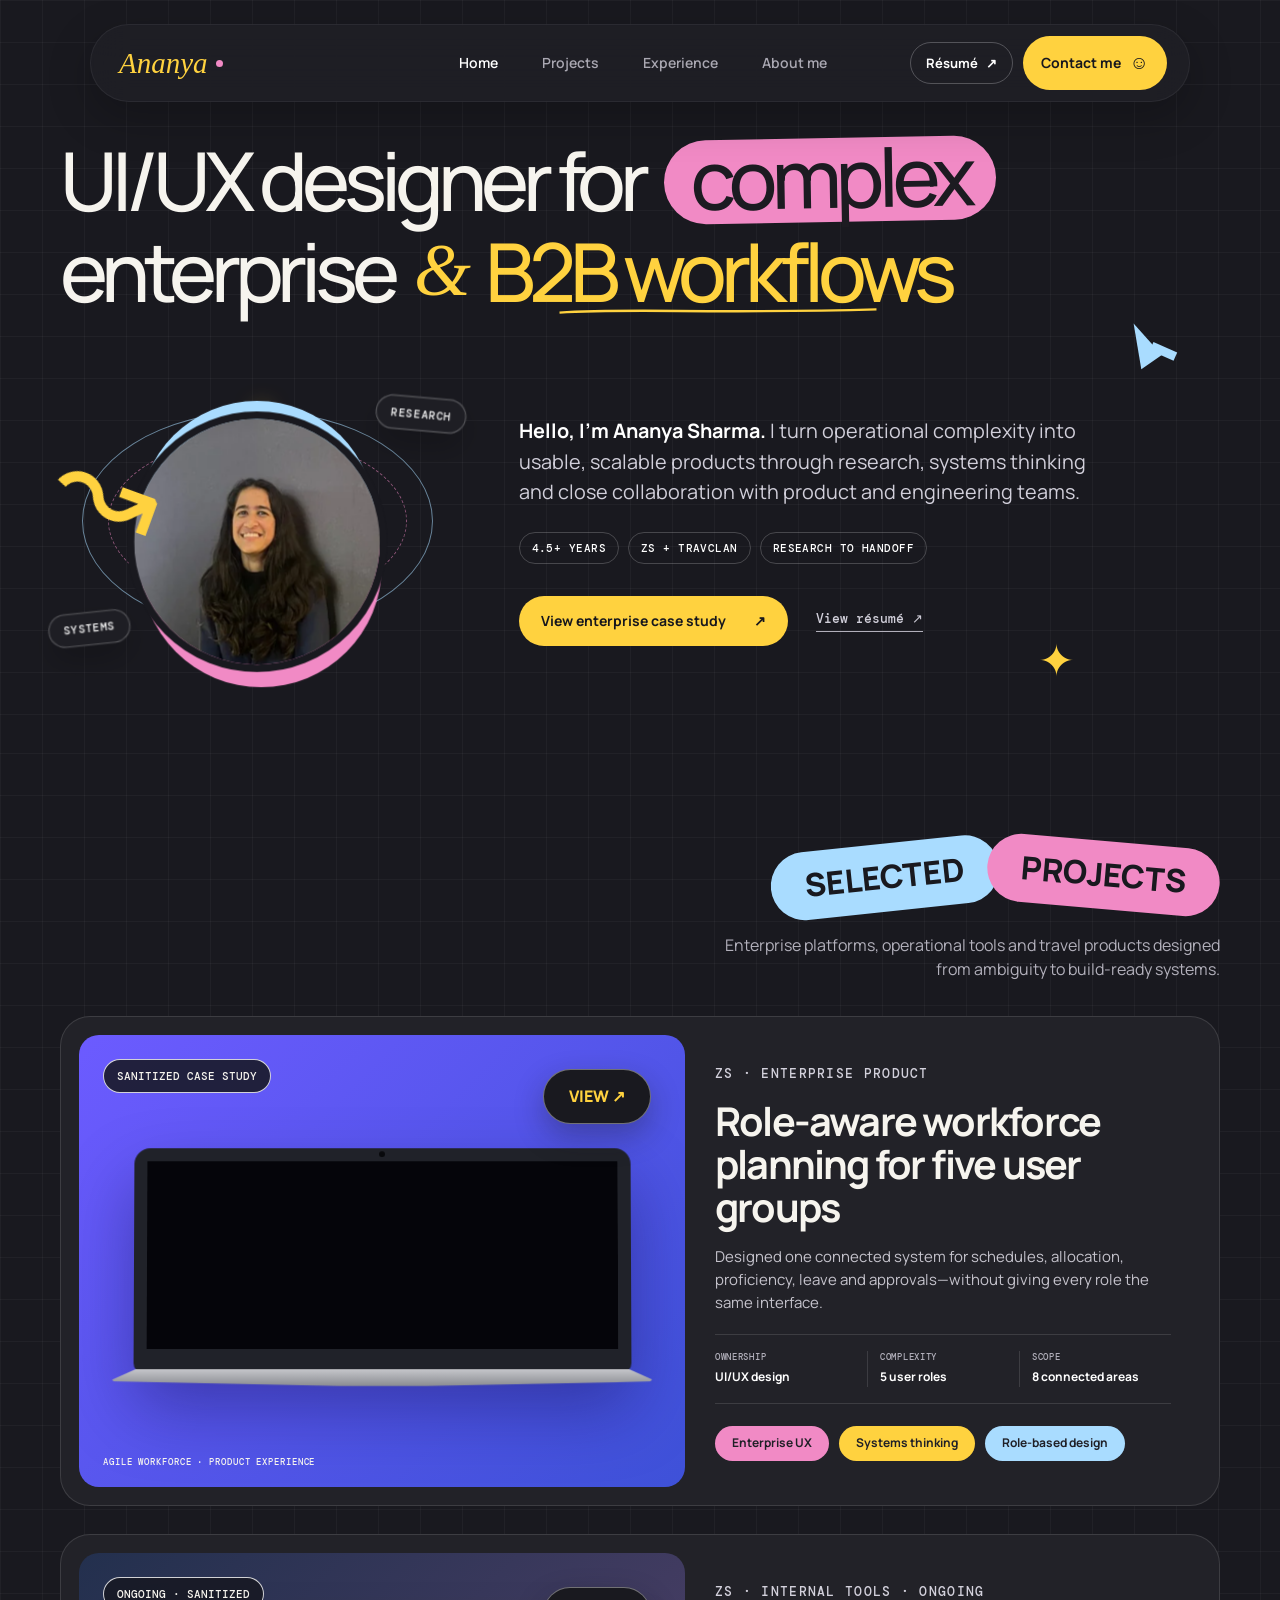
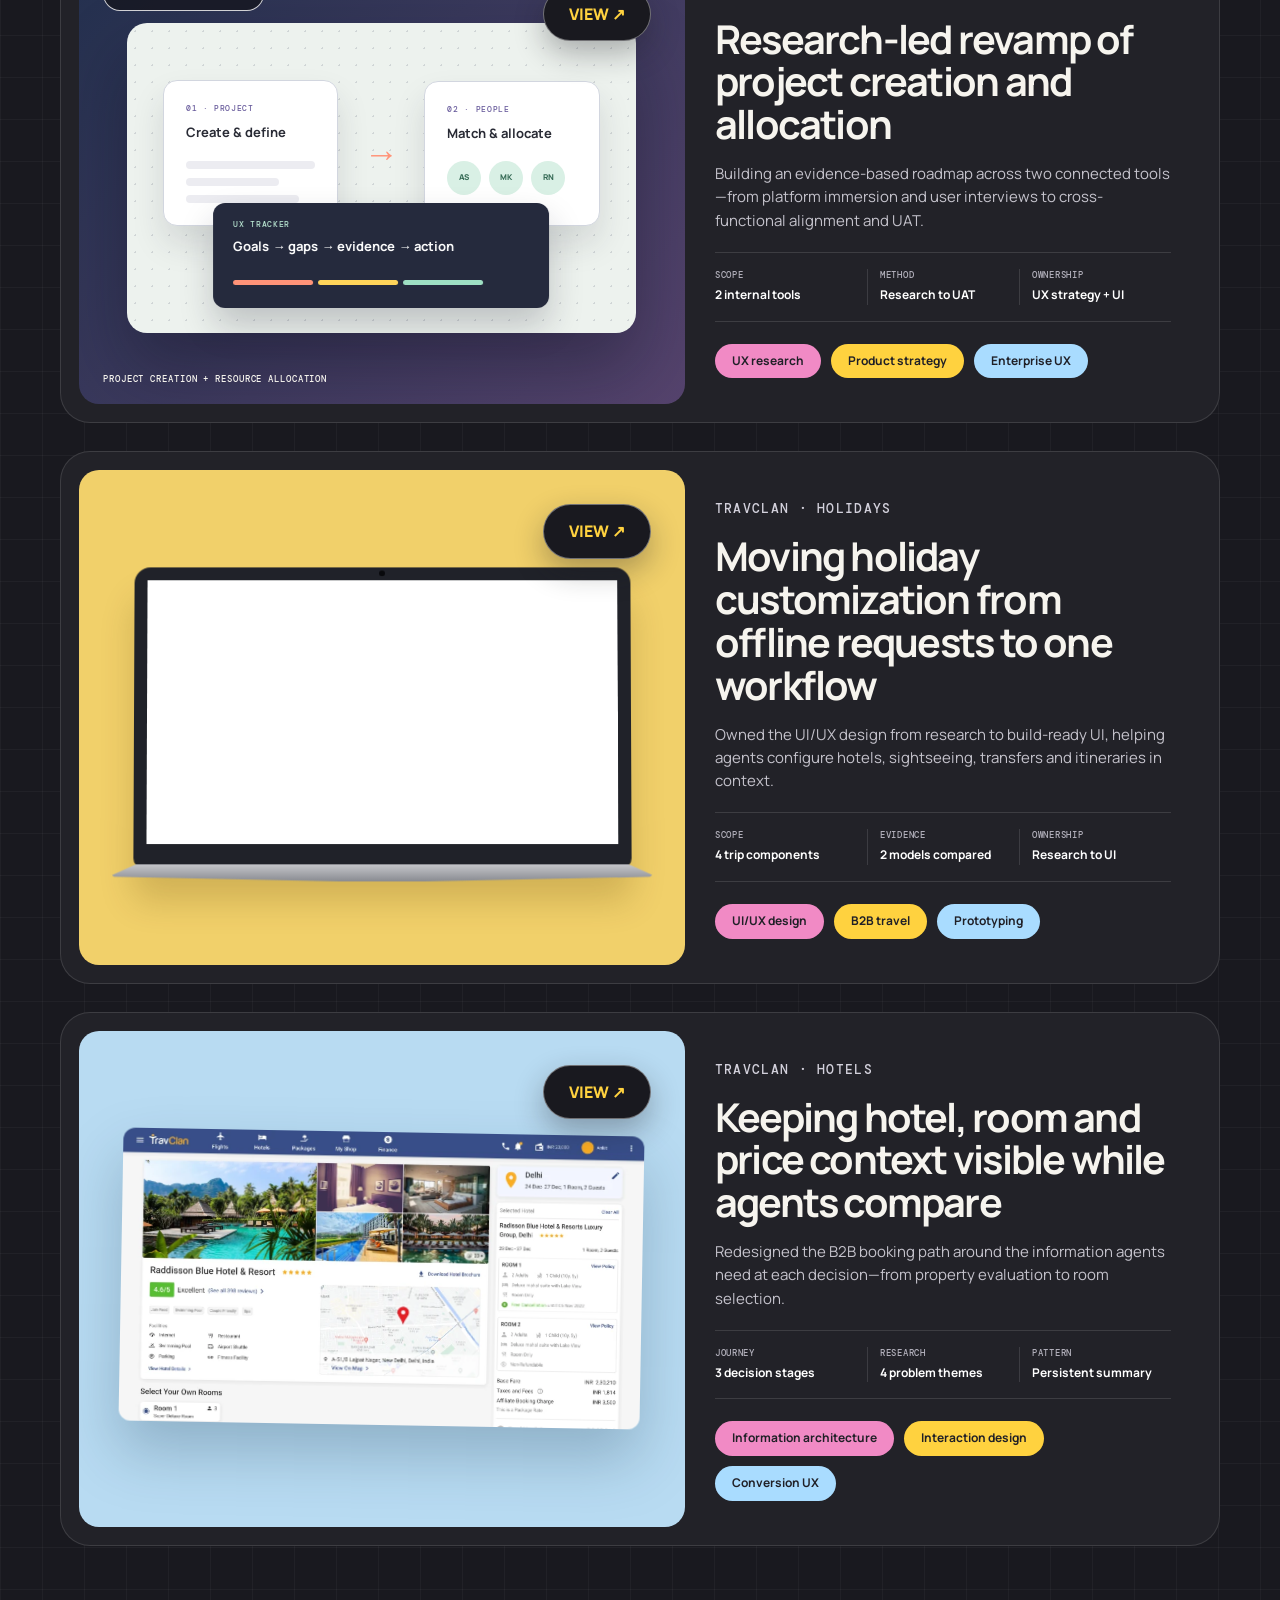
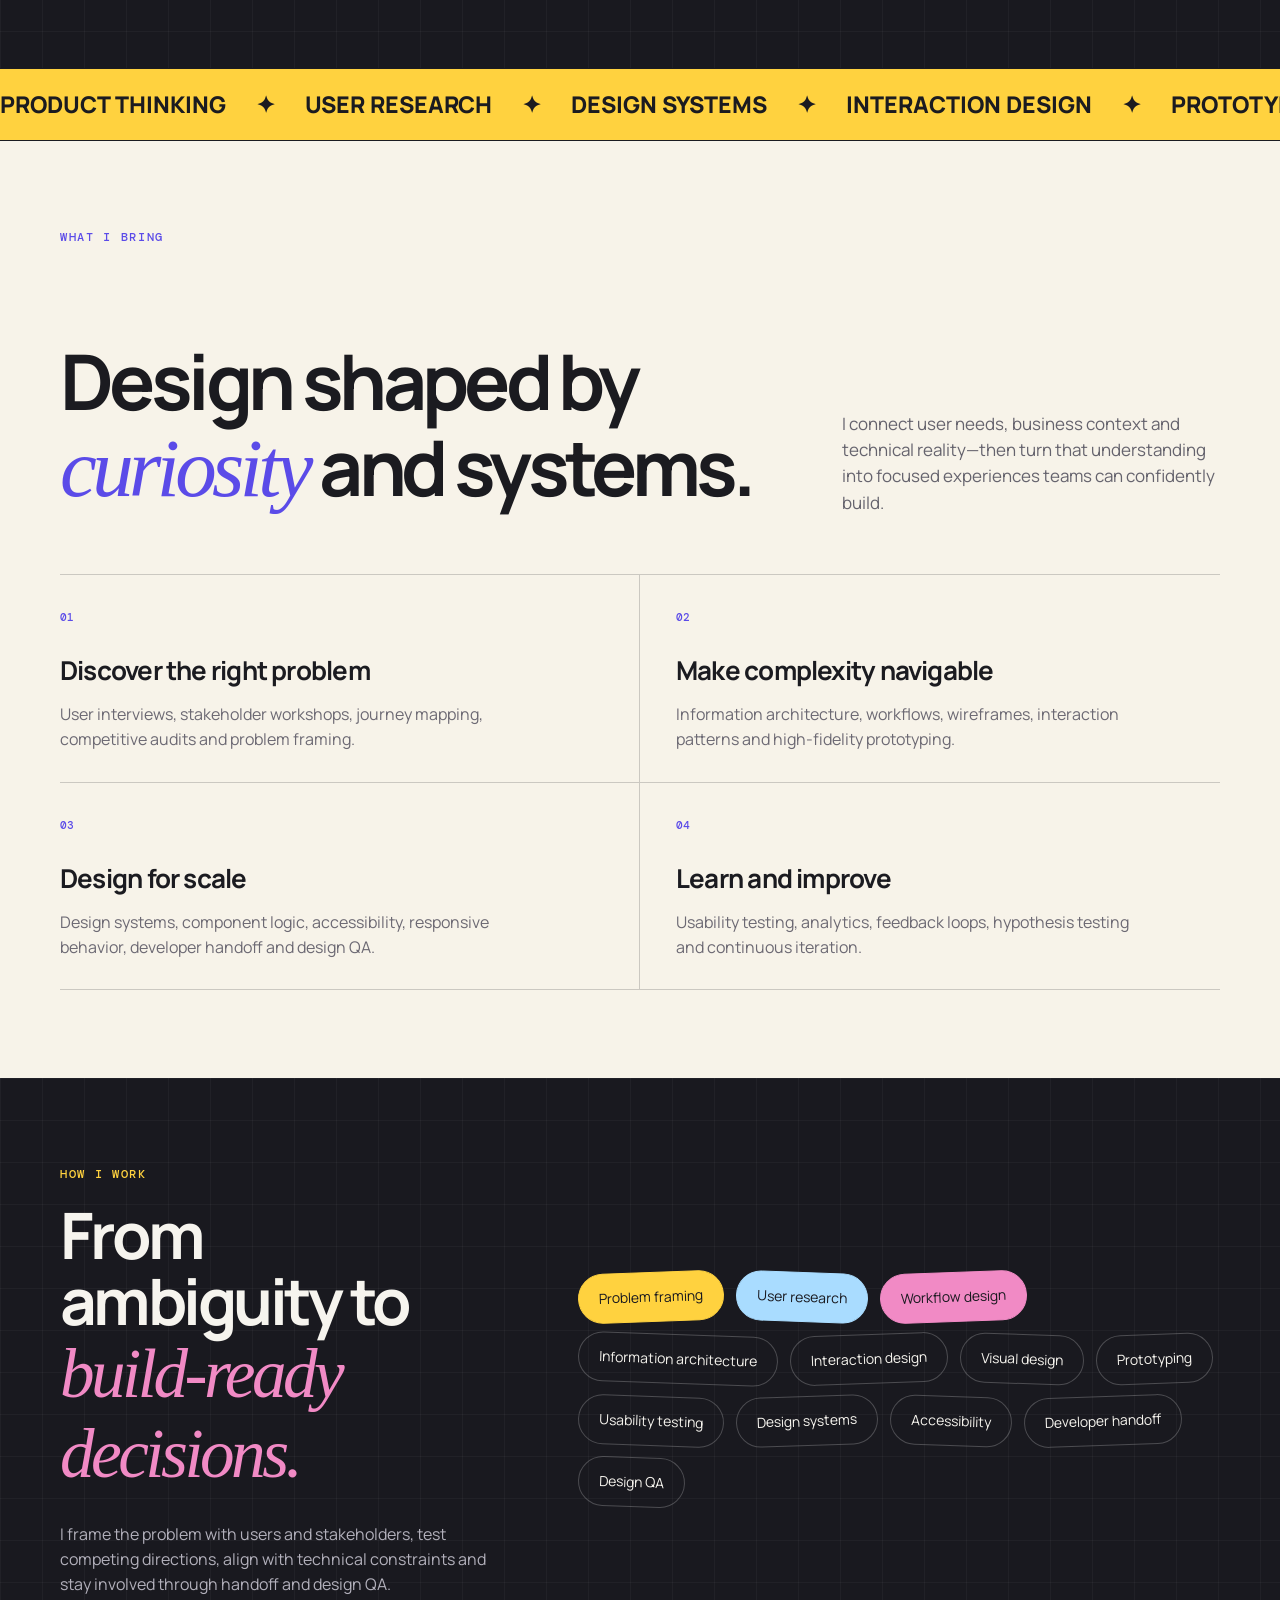
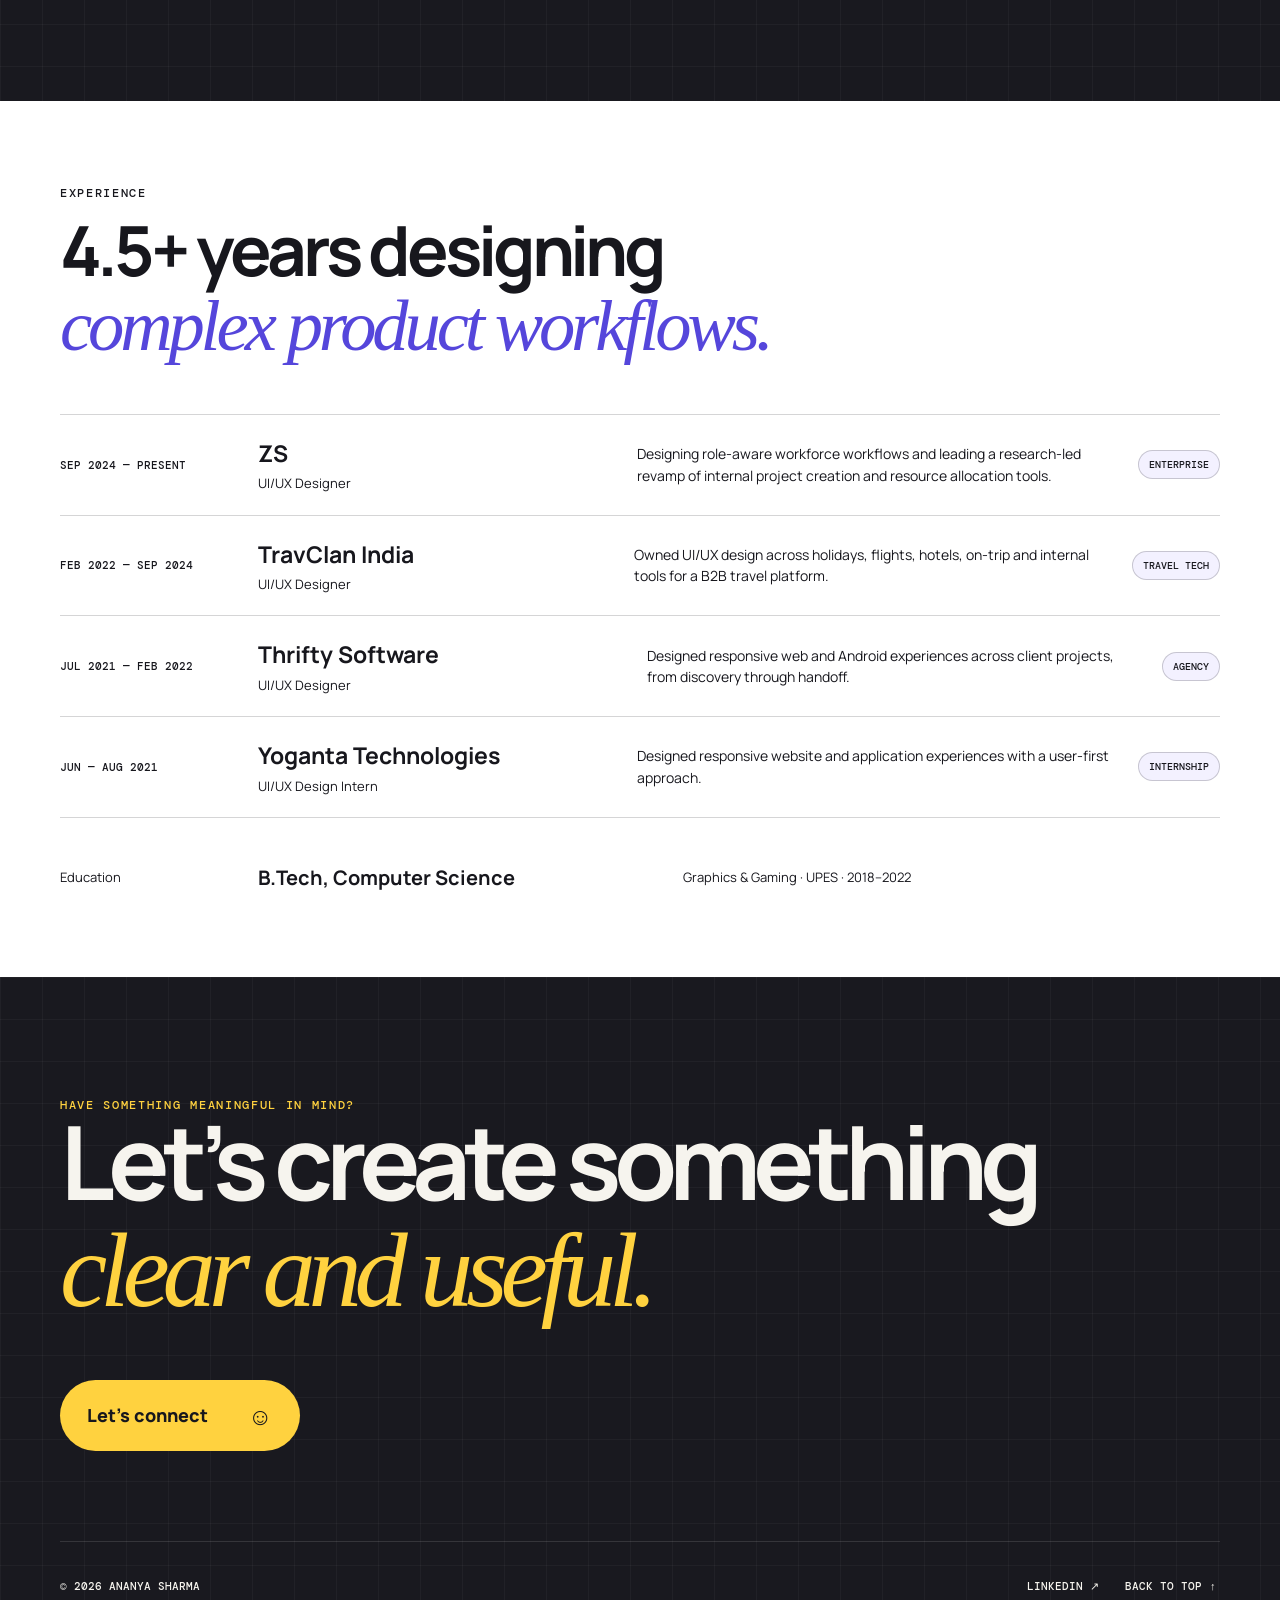
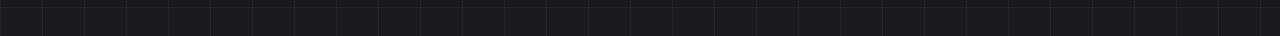
==== commit 6c18e3df: "Revert redesign; restore previous dark portfolio design This reverts commit c38ff0b.  Co-Authored-By" ====
--- a/index.html
+++ b/index.html
@@ -4,7 +4,7 @@
   <meta charset="utf-8">
   <meta name="viewport" content="width=device-width, initial-scale=1">
   <meta name="description" content="Ananya Sharma is a UI/UX product designer with 4.5+ years of experience simplifying complex enterprise and B2B workflows across workforce and travel products.">
-  <meta name="theme-color" content="#f6f3ec">
+  <meta name="theme-color" content="#17171d">
   <meta name="robots" content="index, follow">
   <link rel="canonical" href="https://ananya-sharma-portfolio.vercel.app/">
   <meta property="og:type" content="website">
@@ -20,13 +20,8 @@
   <title>Ananya Sharma — UI/UX Product Designer</title>
   <link rel="icon" href="favicon.svg" type="image/svg+xml">
   <link rel="preload" href="fonts/manrope-latin.woff2" as="font" type="font/woff2" crossorigin>
-  <link rel="preconnect" href="https://fonts.googleapis.com">
-  <link rel="preconnect" href="https://fonts.gstatic.com" crossorigin>
-  <link href="https://fonts.googleapis.com/css2?family=Inter:wght@400;500;600;700&family=Instrument+Serif:ital@0;1&display=swap" rel="stylesheet">
-  <link rel="stylesheet" href="ds.css?v=20261121-2">
-  <link rel="stylesheet" href="portfolio.css?v=20261121-2">
-  <link rel="stylesheet" href="type.css?v=20261121-2">
-  <script src="portfolio.js?v=20261121-2" defer></script>
+  <link rel="stylesheet" href="portfolio.css?v=20260913-1">
+  <script src="portfolio.js?v=20260913-1" defer></script>
   <script src="analytics.js" defer></script>
   <script type="application/ld+json">
     {
@@ -45,209 +40,103 @@
 
   <header class="site-header">
     <a class="brand" href="#top" aria-label="Ananya Sharma, home"><span class="brand-script">Ananya</span><span class="brand-dot"></span></a>
-    <nav class="nav-links" aria-label="Portfolio navigation"><a href="#projects">Work</a><a href="#process">Process</a><a href="#experience">Experience</a><a href="#about">About</a></nav>
+    <nav class="nav-links" aria-label="Portfolio navigation"><a href="#top">Home</a><a href="#projects">Projects</a><a href="#experience">Experience</a><a href="#about">About me</a></nav>
     <div class="nav-actions">
-      <a class="btn btn-ghost btn-sm" href="Ananya_Sharma_Resume_Updated_Original_Template.pdf" target="_blank" rel="noopener noreferrer">Résumé <span class="arrow" aria-hidden="true">↗</span></a>
-      <a class="btn btn-primary btn-sm" href="mailto:annanyasharma7918@gmail.com">Contact</a>
+      <a class="nav-resume" href="Ananya_Sharma_Resume_Updated_Original_Template.pdf" target="_blank" rel="noopener noreferrer">Résumé <span>↗</span></a>
+      <a class="nav-cta" href="mailto:annanyasharma7918@gmail.com">Contact me <span>☺</span></a>
     </div>
     <button class="menu-button" aria-expanded="false" aria-controls="mobile-menu" aria-label="Open menu"><span></span><span></span></button>
   </header>
-  <nav class="mobile-menu" id="mobile-menu" aria-label="Mobile navigation"><a href="#projects">Work</a><a href="#process">Process</a><a href="#experience">Experience</a><a href="#about">About</a><a href="Ananya_Sharma_Resume_Updated_Original_Template.pdf" target="_blank" rel="noopener noreferrer">Résumé ↗</a><a href="mailto:annanyasharma7918@gmail.com">Contact</a></nav>
+  <nav class="mobile-menu" id="mobile-menu" aria-label="Mobile navigation"><a href="#top">Home</a><a href="#projects">Projects</a><a href="#experience">Experience</a><a href="#about">About me</a><a class="mobile-resume" href="Ananya_Sharma_Resume_Updated_Original_Template.pdf" target="_blank" rel="noopener noreferrer">View résumé ↗</a><a class="mobile-contact" href="mailto:annanyasharma7918@gmail.com">Contact me</a></nav>
 
   <main id="main">
-    <!-- Hero ------------------------------------------------------------ -->
-    <section class="hero shell" id="top">
-      <div class="hero-head reveal">
-        <p class="eyebrow">UI/UX Product Designer</p>
-        <h1 class="hero-title">UI/UX designer for <em>complex</em> enterprise &amp;&nbsp;B2B workflows.</h1>
+    <section class="hero grid-bg" id="top">
+      <h1 class="hero-title reveal"><span>UI/UX designer for</span><span class="pill-word pill-pink">complex</span><span>enterprise</span><span class="symbol">&amp;</span><span class="outlined-word">B2B workflows</span></h1>
+      <div class="hero-detail reveal">
+        <div class="portrait-wrap" data-tilt><span class="portrait-orbit orbit-one" aria-hidden="true"></span><span class="portrait-orbit orbit-two" aria-hidden="true"></span><span class="depth-chip depth-chip-one" aria-hidden="true">Research</span><span class="depth-chip depth-chip-two" aria-hidden="true">Systems</span><span class="scribble" aria-hidden="true">↝</span><div class="portrait-bubble bubble-one"></div><div class="portrait-bubble bubble-two"></div><img src="img/ananya-profile-hero-320.webp" alt="Portrait of Ananya Sharma" width="320" height="320" decoding="async" fetchpriority="high"></div>
+        <div class="intro-copy">
+          <p><strong>Hello, I’m Ananya Sharma.</strong> I turn operational complexity into usable, scalable products through research, systems thinking and close collaboration with product and engineering teams.</p>
+          <ul class="hero-proof" aria-label="Experience highlights"><li>4.5+ years</li><li>ZS + TravClan</li><li>Research to handoff</li></ul>
+          <div class="hero-actions"><a class="button button-yellow" href="zs/index.html">View enterprise case study <span>↗</span></a><a class="text-link" href="Ananya_Sharma_Resume_Updated_Original_Template.pdf" target="_blank" rel="noopener noreferrer">View résumé ↗</a></div>
+        </div>
       </div>
-      <div class="hero-body reveal">
-        <img class="hero-portrait" src="img/ananya-profile-hero-320.webp" alt="Portrait of Ananya Sharma" width="320" height="320" decoding="async" fetchpriority="high">
-        <div class="hero-copy">
-          <p class="lead"><strong>Hello, I’m Ananya Sharma.</strong> I turn operational complexity into usable, scalable products through research, systems thinking and close collaboration with product and engineering teams.</p>
-          <dl class="meta-grid hero-meta" aria-label="Experience highlights">
-            <div><dt>Experience</dt><dd>4.5+ years</dd></div>
-            <div><dt>Companies</dt><dd>ZS + TravClan</dd></div>
-            <div><dt>Range</dt><dd>Research to handoff</dd></div>
-          </dl>
-          <div class="hero-actions">
-            <a class="btn btn-primary" href="zs/index.html">View enterprise case study <span class="arrow" aria-hidden="true">↗</span></a>
-            <a class="btn btn-ghost" href="Ananya_Sharma_Resume_Updated_Original_Template.pdf" target="_blank" rel="noopener noreferrer">View résumé <span class="arrow" aria-hidden="true">↗</span></a>
+      <span class="cursor-art cursor-one" aria-hidden="true"></span><span class="spark-art" aria-hidden="true">✦</span>
+    </section>
+
+    <section class="projects grid-bg" id="projects">
+      <div class="section-marker reveal"><h2 class="sticker-title"><span class="sticker sticker-blue">Selected</span><span class="sticker sticker-pink">Projects</span></h2><p>Enterprise platforms, operational tools and travel products designed from ambiguity to build-ready systems.</p></div>
+
+      <a class="case-card case-zs reveal" href="zs/index.html">
+        <div class="case-cover zs-cover depth-cover"><div class="confidential-stamp">Sanitized case study</div><div class="zs-laptop" role="img" aria-label="Animated preview of three current Agile Workforce product screens" data-tilt><div class="package-camera"></div><div class="package-screen zs-screen"><img class="zs-preview zs-preview-one" src="img/zs-landing-dark-card.png?v=20260826-2" alt="" width="1920" height="869" loading="lazy" decoding="async"><img class="zs-preview zs-preview-two" src="img/zs-team-management-card-v2.png?v=20260912-1" alt="" width="1920" height="869" loading="lazy" decoding="async"><img class="zs-preview zs-preview-three" src="img/zs-landing-light-card.png?v=20260826-2" alt="" width="1920" height="869" loading="lazy" decoding="async"></div></div><span class="view-badge">View ↗</span><span class="cover-caption">AGILE WORKFORCE · PRODUCT EXPERIENCE</span></div>
+        <div class="case-content"><p class="case-client">ZS · ENTERPRISE PRODUCT</p><h2>Role-aware workforce planning for five user groups</h2><p>Designed one connected system for schedules, allocation, proficiency, leave and approvals—without giving every role the same interface.</p><dl class="case-proof" aria-label="Project highlights"><div><dt>Ownership</dt><dd>UI/UX design</dd></div><div><dt>Complexity</dt><dd>5 user roles</dd></div><div><dt>Scope</dt><dd>8 connected areas</dd></div></dl><div class="case-tags"><span>Enterprise UX</span><span>Systems thinking</span><span>Role-based design</span></div></div>
+      </a>
+
+      <a class="case-card case-zs-revamp reveal" href="zs-platform-revamp/index.html">
+        <div class="case-cover revamp-cover depth-cover">
+          <div class="confidential-stamp">Ongoing · Sanitized</div>
+          <div class="revamp-board" role="img" aria-label="Conceptual workflow connecting project creation, resource allocation and a UX research tracker" data-tilt>
+            <div class="revamp-tool revamp-project"><small>01 · PROJECT</small><strong>Create &amp; define</strong><i></i><i></i><i></i></div>
+            <span class="revamp-arrow" aria-hidden="true">→</span>
+            <div class="revamp-tool revamp-allocation"><small>02 · PEOPLE</small><strong>Match &amp; allocate</strong><div><i>AS</i><i>MK</i><i>RN</i></div></div>
+            <div class="revamp-tracker"><small>UX TRACKER</small><strong>Goals → gaps → evidence → action</strong><span></span><span></span><span></span></div>
           </div>
+          <span class="view-badge">View ↗</span><span class="cover-caption">PROJECT CREATION + RESOURCE ALLOCATION</span>
         </div>
+        <div class="case-content"><p class="case-client">ZS · INTERNAL TOOLS · ONGOING</p><h2>Research-led revamp of project creation and allocation</h2><p>Building an evidence-based roadmap across two connected tools—from platform immersion and user interviews to cross-functional alignment and UAT.</p><dl class="case-proof" aria-label="Project highlights"><div><dt>Scope</dt><dd>2 internal tools</dd></div><div><dt>Method</dt><dd>Research to UAT</dd></div><div><dt>Ownership</dt><dd>UX strategy + UI</dd></div></dl><div class="case-tags"><span>UX research</span><span>Product strategy</span><span>Enterprise UX</span></div></div>
+      </a>
+
+      <a class="case-card case-holiday reveal" href="holidays/index.html">
+        <div class="case-cover holiday-cover depth-cover">
+          <div class="package-laptop" role="img" aria-label="Animated preview of the TravClan package dashboard, quote details, hotel selection and sightseeing screens" data-tilt>
+            <div class="package-camera"></div>
+            <div class="package-screen">
+              <img class="package-shot shot-one" src="holidays/img/default-2-3-card-960.webp" srcset="holidays/img/default-2-3-card-640.webp 640w, holidays/img/default-2-3-card-960.webp 960w" sizes="(max-width: 600px) 82vw, (max-width: 900px) 75vw, 760px" alt="" width="960" height="540" loading="lazy" decoding="async">
+              <img class="package-shot shot-two" data-src="holidays/img/default-2-1.webp" alt="" width="1920" height="1079" decoding="async">
+              <img class="package-shot shot-three" data-src="holidays/img/default-2-2-card-960.webp" data-srcset="holidays/img/default-2-2-card-640.webp 640w, holidays/img/default-2-2-card-960.webp 960w" data-sizes="(max-width: 600px) 82vw, (max-width: 900px) 75vw, 760px" alt="" width="960" height="540" decoding="async">
+              <img class="package-shot shot-four" data-src="holidays/img/default-2-card-960.webp" data-srcset="holidays/img/default-2-card-640.webp 640w, holidays/img/default-2-card-960.webp 960w" data-sizes="(max-width: 600px) 82vw, (max-width: 900px) 75vw, 760px" alt="" width="960" height="540" decoding="async">
+            </div>
+          </div>
+          <span class="view-badge">View ↗</span>
+        </div>
+        <div class="case-content"><p class="case-client">TRAVCLAN · HOLIDAYS</p><h2>Moving holiday customization from offline requests to one workflow</h2><p>Owned the UI/UX design from research to build-ready UI, helping agents configure hotels, sightseeing, transfers and itineraries in context.</p><dl class="case-proof" aria-label="Project highlights"><div><dt>Scope</dt><dd>4 trip components</dd></div><div><dt>Evidence</dt><dd>2 models compared</dd></div><div><dt>Ownership</dt><dd>Research to UI</dd></div></dl><div class="case-tags"><span>UI/UX design</span><span>B2B travel</span><span>Prototyping</span></div></div>
+      </a>
+
+      <a class="case-card case-hotel reveal" href="hotels/index.html">
+        <div class="case-cover hotel-cover depth-cover"><img src="hotels/img/default-2-card-640.webp" srcset="hotels/img/default-2-card-640.webp 640w, hotels/img/default-2.webp 936w" sizes="(max-width: 600px) 92vw, 920px" alt="TravClan hotel details and room selection experience" width="936" height="526" loading="lazy" decoding="async" data-tilt><span class="view-badge">View ↗</span></div>
+        <div class="case-content"><p class="case-client">TRAVCLAN · HOTELS</p><h2>Keeping hotel, room and price context visible while agents compare</h2><p>Redesigned the B2B booking path around the information agents need at each decision—from property evaluation to room selection.</p><dl class="case-proof" aria-label="Project highlights"><div><dt>Journey</dt><dd>3 decision stages</dd></div><div><dt>Research</dt><dd>4 problem themes</dd></div><div><dt>Pattern</dt><dd>Persistent summary</dd></div></dl><div class="case-tags"><span>Information architecture</span><span>Interaction design</span><span>Conversion UX</span></div></div>
+      </a>
+
+      <article class="case-card case-ops reveal" hidden>
+        <div class="case-cover ops-cover depth-cover"><div class="ops-board" data-tilt><div class="ops-sidebar"><i></i><i></i><i></i><i></i></div><div class="ops-panel"><span class="ops-search"></span><div class="ops-cards"><i></i><i></i><i></i></div><div class="ops-list"><span></span><span></span><span></span><span></span></div></div></div><span class="cover-quote">Less hunting.<br>More doing.</span></div>
+        <div class="case-content"><p class="case-client">TRAVCLAN · ARYABHATA</p><h2>Streamlining work for internal operations teams</h2><p>Organized high-context internal workflows so teams could locate information, resolve requests and move work forward with fewer hand-offs.</p><div class="case-tags"><span>Internal tools</span><span>Workflow design</span><span>Usability</span><span class="tag-muted">Overview soon</span></div></div>
+      </article>
+
+      <div class="more-work reveal" hidden><p>More selected explorations</p><div class="mini-projects"><a class="mini-project" href="e-commerce/index.html"><span>01</span><strong>Mobile commerce</strong><small>Conditional prototype</small><b aria-hidden="true">↗</b></a><div class="mini-project unavailable" aria-label="Sports Connect, case study coming soon"><span>02</span><strong>Sports Connect</strong><small>Coming soon</small><b aria-hidden="true">○</b></div><div class="mini-project unavailable" aria-label="AR Tourism, case study coming soon"><span>03</span><strong>AR Tourism</strong><small>Coming soon</small><b aria-hidden="true">○</b></div></div></div>
+    </section>
+
+    <section class="capabilities" id="about">
+      <div class="marquee" aria-label="Design capabilities"><div><span>Product thinking</span><span>User research</span><span>Design systems</span><span>Interaction design</span><span>Prototyping</span><span>Accessibility</span><span aria-hidden="true">Product thinking</span><span aria-hidden="true">User research</span></div></div>
+      <div class="capability-inner">
+        <div class="capability-heading reveal"><p class="eyebrow">What I bring</p><h2>Design shaped by<br><span>curiosity</span> and systems.</h2><p>I connect user needs, business context and technical reality—then turn that understanding into focused experiences teams can confidently build.</p></div>
+        <div class="capability-grid"><article class="reveal"><span>01</span><h3>Discover the right problem</h3><p>User interviews, stakeholder workshops, journey mapping, competitive audits and problem framing.</p></article><article class="reveal"><span>02</span><h3>Make complexity navigable</h3><p>Information architecture, workflows, wireframes, interaction patterns and high-fidelity prototyping.</p></article><article class="reveal"><span>03</span><h3>Design for scale</h3><p>Design systems, component logic, accessibility, responsive behavior, developer handoff and design QA.</p></article><article class="reveal"><span>04</span><h3>Learn and improve</h3><p>Usability testing, analytics, feedback loops, hypothesis testing and continuous iteration.</p></article></div>
       </div>
     </section>
 
-    <!-- Selected work --------------------------------------------------- -->
-    <section class="section work" id="projects">
-      <div class="shell">
-        <div class="section-head reveal">
-          <p class="eyebrow">Selected work</p>
-          <h2>Case studies from <em>ambiguity</em> to build-ready systems.</h2>
-          <p class="lead">Enterprise platforms, operational tools and travel products.</p>
-        </div>
-
-        <div class="case-list">
-          <a class="case-row reveal" href="zs/index.html">
-            <div class="case-text">
-              <span class="index-num">01</span>
-              <p class="case-client">ZS · Enterprise product</p>
-              <h3 class="case-title">Role-aware workforce planning for five user groups</h3>
-              <p class="case-summary">Designed one connected system for schedules, allocation, proficiency, leave and approvals—without giving every role the same interface.</p>
-              <dl class="meta-grid case-meta" aria-label="Project highlights"><div><dt>Ownership</dt><dd>UI/UX design</dd></div><div><dt>Complexity</dt><dd>5 user roles</dd></div><div><dt>Scope</dt><dd>8 connected areas</dd></div></dl>
-              <div class="chip-list"><span class="chip">Enterprise UX</span><span class="chip">Systems thinking</span><span class="chip">Role-based design</span></div>
-              <span class="case-link">Read case study <span class="arrow" aria-hidden="true">→</span></span>
-            </div>
-            <div class="case-media">
-              <div class="frame case-frame">
-                <span class="frame-label">Sanitized case study</span>
-                <img src="img/zs-landing-light-card.png?v=20260826-2" alt="Agile Workforce landing page in light theme" width="1920" height="869" loading="lazy" decoding="async">
-              </div>
-            </div>
-          </a>
-
-          <a class="case-row reveal" href="zs-platform-revamp/index.html">
-            <div class="case-text">
-              <span class="index-num">02</span>
-              <p class="case-client">ZS · Internal tools · Ongoing</p>
-              <h3 class="case-title">Research-led revamp of project creation and allocation</h3>
-              <p class="case-summary">Building an evidence-based roadmap across two connected tools—from platform immersion and user interviews to cross-functional alignment and UAT.</p>
-              <dl class="meta-grid case-meta" aria-label="Project highlights"><div><dt>Scope</dt><dd>2 internal tools</dd></div><div><dt>Method</dt><dd>Research to UAT</dd></div><div><dt>Ownership</dt><dd>UX strategy + UI</dd></div></dl>
-              <div class="chip-list"><span class="chip">UX research</span><span class="chip">Product strategy</span><span class="chip">Enterprise UX</span></div>
-              <span class="case-link">Read case study <span class="arrow" aria-hidden="true">→</span></span>
-            </div>
-            <div class="case-media">
-              <div class="frame case-frame revamp-cover">
-                <span class="frame-label">Ongoing · Sanitized</span>
-                <div class="revamp-diagram" role="img" aria-label="Conceptual workflow connecting project creation, resource allocation and a UX research tracker">
-                  <div class="rv-node"><small>01 · Project</small><strong>Create &amp; define</strong></div>
-                  <span class="rv-line" aria-hidden="true"></span>
-                  <div class="rv-node"><small>02 · People</small><strong>Match &amp; allocate</strong></div>
-                  <span class="rv-drop" aria-hidden="true"></span>
-                  <div class="rv-node rv-tracker"><small>UX tracker</small><strong>Goals → gaps → evidence → action</strong></div>
-                </div>
-              </div>
-            </div>
-          </a>
-
-          <a class="case-row reveal" href="holidays/index.html">
-            <div class="case-text">
-              <span class="index-num">03</span>
-              <p class="case-client">TravClan · Holidays</p>
-              <h3 class="case-title">Moving holiday customization from offline requests to one workflow</h3>
-              <p class="case-summary">Owned the UI/UX design from research to build-ready UI, helping agents configure hotels, sightseeing, transfers and itineraries in context.</p>
-              <dl class="meta-grid case-meta" aria-label="Project highlights"><div><dt>Scope</dt><dd>4 trip components</dd></div><div><dt>Evidence</dt><dd>2 models compared</dd></div><div><dt>Ownership</dt><dd>Research to UI</dd></div></dl>
-              <div class="chip-list"><span class="chip">UI/UX design</span><span class="chip">B2B travel</span><span class="chip">Prototyping</span></div>
-              <span class="case-link">Read case study <span class="arrow" aria-hidden="true">→</span></span>
-            </div>
-            <div class="case-media">
-              <div class="frame case-frame">
-                <img src="holidays/img/default-2-3-card-960.webp" srcset="holidays/img/default-2-3-card-640.webp 640w, holidays/img/default-2-3-card-960.webp 960w" sizes="(max-width: 900px) 92vw, 640px" alt="TravClan holiday package details screen" width="960" height="540" loading="lazy" decoding="async">
-              </div>
-            </div>
-          </a>
-
-          <a class="case-row reveal" href="hotels/index.html">
-            <div class="case-text">
-              <span class="index-num">04</span>
-              <p class="case-client">TravClan · Hotels</p>
-              <h3 class="case-title">Keeping hotel, room and price context visible while agents compare</h3>
-              <p class="case-summary">Redesigned the B2B booking path around the information agents need at each decision—from property evaluation to room selection.</p>
-              <dl class="meta-grid case-meta" aria-label="Project highlights"><div><dt>Journey</dt><dd>3 decision stages</dd></div><div><dt>Research</dt><dd>4 problem themes</dd></div><div><dt>Pattern</dt><dd>Persistent summary</dd></div></dl>
-              <div class="chip-list"><span class="chip">Information architecture</span><span class="chip">Interaction design</span><span class="chip">Conversion UX</span></div>
-              <span class="case-link">Read case study <span class="arrow" aria-hidden="true">→</span></span>
-            </div>
-            <div class="case-media">
-              <div class="frame case-frame">
-                <img src="hotels/img/default-2-card-640.webp" srcset="hotels/img/default-2-card-640.webp 640w, hotels/img/default-2.webp 936w" sizes="(max-width: 900px) 92vw, 640px" alt="TravClan hotel details and room selection experience" width="936" height="526" loading="lazy" decoding="async">
-              </div>
-            </div>
-          </a>
-
-          <article class="case-row reveal" hidden>
-            <div class="case-text">
-              <p class="case-client">TravClan · Aryabhata</p>
-              <h3 class="case-title">Streamlining work for internal operations teams</h3>
-              <p class="case-summary">Organized high-context internal workflows so teams could locate information, resolve requests and move work forward with fewer hand-offs.</p>
-              <div class="chip-list"><span class="chip">Internal tools</span><span class="chip">Workflow design</span><span class="chip">Usability</span><span class="chip chip-muted">Overview soon</span></div>
-            </div>
-          </article>
-
-          <div class="more-work reveal" hidden>
-            <p class="eyebrow">More selected explorations</p>
-            <ul class="mini-projects">
-              <li><a href="e-commerce/index.html"><span class="index-num">01</span> Mobile commerce <span class="chip">Conditional prototype</span></a></li>
-              <li aria-label="Sports Connect, case study coming soon"><span class="index-num">02</span> Sports Connect <span class="chip chip-muted">Coming soon</span></li>
-              <li aria-label="AR Tourism, case study coming soon"><span class="index-num">03</span> AR Tourism <span class="chip chip-muted">Coming soon</span></li>
-            </ul>
-          </div>
-        </div>
-      </div>
+    <section class="toolkit grid-bg">
+      <div class="toolkit-copy reveal"><p class="eyebrow">How I work</p><h2>From ambiguity to<br><span>build-ready decisions.</span></h2><p>I frame the problem with users and stakeholders, test competing directions, align with technical constraints and stay involved through handoff and design QA.</p></div>
+      <div class="tool-cloud reveal" aria-label="UI and UX design strengths"><span class="tool-yellow">Problem framing</span><span class="tool-blue">User research</span><span class="tool-pink">Workflow design</span><span>Information architecture</span><span>Interaction design</span><span>Visual design</span><span>Prototyping</span><span>Usability testing</span><span>Design systems</span><span>Accessibility</span><span>Developer handoff</span><span>Design QA</span></div>
     </section>
 
-    <!-- Process --------------------------------------------------------- -->
-    <section class="section section-alt process" id="process">
-      <div class="shell">
-        <div class="section-head reveal">
-          <p class="eyebrow">How I work</p>
-          <h2>From ambiguity to <em>build-ready decisions.</em></h2>
-          <p class="lead">I frame the problem with users and stakeholders, test competing directions, align with technical constraints and stay involved through handoff and design QA.</p>
-        </div>
-        <ol class="process-steps">
-          <li class="process-step reveal"><span class="step-dot" aria-hidden="true"></span><span class="index-num">01</span><h3>Discover the right problem</h3><p>User interviews, stakeholder workshops, journey mapping, competitive audits and problem framing.</p></li>
-          <li class="process-step reveal"><span class="step-dot" aria-hidden="true"></span><span class="index-num">02</span><h3>Make complexity navigable</h3><p>Information architecture, workflows, wireframes, interaction patterns and high-fidelity prototyping.</p></li>
-          <li class="process-step reveal"><span class="step-dot" aria-hidden="true"></span><span class="index-num">03</span><h3>Design for scale</h3><p>Design systems, component logic, accessibility, responsive behavior, developer handoff and design QA.</p></li>
-          <li class="process-step reveal"><span class="step-dot" aria-hidden="true"></span><span class="index-num">04</span><h3>Learn and improve</h3><p>Usability testing, analytics, feedback loops, hypothesis testing and continuous iteration.</p></li>
-        </ol>
-        <div class="toolkit reveal">
-          <p class="eyebrow">Toolkit</p>
-          <ul class="chip-list" aria-label="UI and UX design strengths">
-            <li class="chip chip-accent">Problem framing</li><li class="chip chip-accent">User research</li><li class="chip chip-accent">Workflow design</li><li class="chip">Information architecture</li><li class="chip">Interaction design</li><li class="chip">Visual design</li><li class="chip">Prototyping</li><li class="chip">Usability testing</li><li class="chip">Design systems</li><li class="chip">Accessibility</li><li class="chip">Developer handoff</li><li class="chip">Design QA</li>
-          </ul>
-        </div>
-      </div>
+    <section class="experience" id="experience">
+      <div class="experience-intro reveal"><p class="eyebrow">Experience</p><h2>4.5+ years designing<br><span>complex product workflows.</span></h2></div>
+      <div class="experience-list"><article class="reveal"><time>Sep 2024 — Present</time><div><h3>ZS</h3><p>UI/UX Designer</p></div><p>Designing role-aware workforce workflows and leading a research-led revamp of internal project creation and resource allocation tools.</p><span>Enterprise</span></article><article class="reveal"><time>Feb 2022 — Sep 2024</time><div><h3>TravClan India</h3><p>UI/UX Designer</p></div><p>Owned UI/UX design across holidays, flights, hotels, on-trip and internal tools for a B2B travel platform.</p><span>Travel tech</span></article><article class="reveal"><time>Jul 2021 — Feb 2022</time><div><h3>Thrifty Software</h3><p>UI/UX Designer</p></div><p>Designed responsive web and Android experiences across client projects, from discovery through handoff.</p><span>Agency</span></article><article class="reveal"><time>Jun — Aug 2021</time><div><h3>Yoganta Technologies</h3><p>UI/UX Design Intern</p></div><p>Designed responsive website and application experiences with a user-first approach.</p><span>Internship</span></article></div>
+      <div class="education reveal"><p>Education</p><strong>B.Tech, Computer Science</strong><span>Graphics &amp; Gaming · UPES · 2018–2022</span></div>
     </section>
 
-    <!-- About ----------------------------------------------------------- -->
-    <section class="section about" id="about">
-      <div class="shell about-grid reveal">
-        <div>
-          <p class="eyebrow">What I bring</p>
-          <h2>Design shaped by <em>curiosity</em> and systems.</h2>
-        </div>
-        <div class="about-copy">
-          <p class="lead">I connect user needs, business context and technical reality—then turn that understanding into focused experiences teams can confidently build.</p>
-          <ul class="chip-list" aria-label="Design capabilities"><li class="chip">Product thinking</li><li class="chip">User research</li><li class="chip">Design systems</li><li class="chip">Interaction design</li><li class="chip">Prototyping</li><li class="chip">Accessibility</li></ul>
-        </div>
-      </div>
-    </section>
-
-    <!-- Experience ------------------------------------------------------ -->
-    <section class="section section-alt experience" id="experience">
-      <div class="shell">
-        <div class="section-head reveal">
-          <p class="eyebrow">Experience</p>
-          <h2>4.5+ years designing <em>complex product workflows.</em></h2>
-        </div>
-        <ol class="exp-list">
-          <li class="exp-row reveal"><time>Sep 2024 — Present</time><div class="exp-co"><h3>ZS</h3><p>UI/UX Designer</p></div><p class="exp-desc">Designing role-aware workforce workflows and leading a research-led revamp of internal project creation and resource allocation tools.</p><span class="chip">Enterprise</span></li>
-          <li class="exp-row reveal"><time>Feb 2022 — Sep 2024</time><div class="exp-co"><h3>TravClan India</h3><p>UI/UX Designer</p></div><p class="exp-desc">Owned UI/UX design across holidays, flights, hotels, on-trip and internal tools for a B2B travel platform.</p><span class="chip">Travel tech</span></li>
-          <li class="exp-row reveal"><time>Jul 2021 — Feb 2022</time><div class="exp-co"><h3>Thrifty Software</h3><p>UI/UX Designer</p></div><p class="exp-desc">Designed responsive web and Android experiences across client projects, from discovery through handoff.</p><span class="chip">Agency</span></li>
-          <li class="exp-row reveal"><time>Jun — Aug 2021</time><div class="exp-co"><h3>Yoganta Technologies</h3><p>UI/UX Design Intern</p></div><p class="exp-desc">Designed responsive website and application experiences with a user-first approach.</p><span class="chip">Internship</span></li>
-        </ol>
-        <div class="education reveal"><span class="eyebrow">Education</span><strong>B.Tech, Computer Science</strong><span class="edu-meta">Graphics &amp; Gaming · UPES · 2018–2022</span></div>
-      </div>
-    </section>
+    <footer class="footer grid-bg" id="contact">
+      <p class="eyebrow reveal">Have something meaningful in mind?</p><h2 class="reveal">Let’s create something<br><span>clear and useful.</span></h2><a class="footer-cta reveal" href="mailto:annanyasharma7918@gmail.com">Let’s connect <span>☺</span></a>
+      <div class="footer-bottom"><p>© <span id="year">2026</span> Ananya Sharma</p><nav><a href="https://www.linkedin.com/in/ananya-sharma-a677ab1b2" target="_blank" rel="noreferrer">LinkedIn ↗</a><a href="#top">Back to top ↑</a></nav></div>
+    </footer>
   </main>
-
-  <!-- Footer ------------------------------------------------------------ -->
-  <footer class="site-footer" id="contact">
-    <div class="shell footer-inner">
-      <p class="eyebrow reveal">Have something meaningful in mind?</p>
-      <h2 class="footer-title reveal">Let’s create something <em>clear and useful.</em></h2>
-      <a class="btn btn-inverse reveal" href="mailto:annanyasharma7918@gmail.com">Let’s connect <span class="arrow" aria-hidden="true">↗</span></a>
-      <div class="footer-bottom"><p>© <span id="year">2026</span> Ananya Sharma</p><nav aria-label="Footer"><a href="https://www.linkedin.com/in/ananya-sharma-a677ab1b2" target="_blank" rel="noreferrer">LinkedIn ↗</a><a href="#top">Back to top ↑</a></nav></div>
-    </div>
-  </footer>
 </body>
 </html>
--- a/portfolio.css
+++ b/portfolio.css
@@ -1,140 +1,125 @@
-/* ==========================================================================
-   Home page — layout on top of ds.css ("Field Notes")
-   ========================================================================== */
+@font-face{font-family:Manrope;font-style:normal;font-weight:400 800;font-display:swap;src:url("fonts/manrope-latin.woff2") format("woff2")}@font-face{font-family:"DM Mono";font-style:normal;font-weight:400;font-display:swap;src:url("fonts/dm-mono-400-latin.woff2") format("woff2")}@font-face{font-family:"DM Mono";font-style:normal;font-weight:500;font-display:swap;src:url("fonts/dm-mono-500-latin.woff2") format("woff2")}
+:root{--bg:#19191f;--panel:#222228;--ink:#f6f4ee;--muted:#b2b0bb;--yellow:#ffd23f;--pink:#f18ac5;--blue:#a9dcff;--violet:#8876ff;--grid:rgba(255,255,255,.035);--line:rgba(255,255,255,.12);--shell:min(1160px,calc(100vw - 48px));--radius:30px}
+*{box-sizing:border-box}html{scroll-behavior:smooth}body{margin:0;background:var(--bg);color:var(--ink);font-family:Manrope,Arial,sans-serif;line-height:1.55;-webkit-font-smoothing:antialiased}body.menu-open{overflow:hidden}a{color:inherit;text-decoration:none}img{display:block;max-width:100%;height:auto}a:focus-visible,button:focus-visible{outline:3px solid var(--yellow);outline-offset:5px}.skip-link{position:fixed;top:-80px;left:16px;background:#fff;color:#111;padding:10px 16px;z-index:100}.skip-link:focus{top:16px}.grid-bg{background-image:linear-gradient(var(--grid) 1px,transparent 1px),linear-gradient(90deg,var(--grid) 1px,transparent 1px);background-size:42px 42px}.eyebrow{margin:0;font:500 12px DM Mono,monospace;letter-spacing:.14em;text-transform:uppercase;color:var(--yellow)}
 
-/* Header actions & small helpers ---------------------------------------- */
-.nav-actions{display:flex;align-items:center;gap:10px}
-.btn-sm{min-height:40px;padding:0 16px;font-size:14px}
-.btn-inverse{background:var(--dark-ink);color:var(--dark);border-color:var(--dark-ink)}
-.btn-inverse:hover{background:var(--accent);border-color:var(--accent);color:#fff}
-.chip-list{display:flex;flex-wrap:wrap;gap:8px;margin:0;padding:0;list-style:none}
+.site-header{position:fixed;z-index:50;left:50%;top:24px;transform:translateX(-50%);width:min(1100px,calc(100vw - 64px));height:78px;padding:0 22px 0 28px;border:1px solid rgba(255,255,255,.06);border-radius:44px;background:rgba(31,31,37,.92);box-shadow:0 15px 45px rgba(0,0,0,.22);backdrop-filter:blur(18px);display:grid;grid-template-columns:1fr auto 1fr;align-items:center}.brand{display:flex;align-items:center;gap:8px;width:max-content}.brand-script{font:italic 400 29px Georgia,serif;color:var(--yellow)}.brand-dot{width:7px;height:7px;border-radius:50%;background:var(--pink)}.nav-links{display:flex;gap:44px;font-size:14px;font-weight:600;color:#aaa8b2}.nav-links a:first-child,.nav-links a:hover{color:#fff}.nav-cta{justify-self:end;background:var(--yellow);color:#17171d;border-radius:999px;padding:12px 18px;font-size:14px;font-weight:700;display:flex;align-items:center;gap:9px;transition:transform .2s}.nav-cta:hover{transform:rotate(-2deg) translateY(-2px)}.nav-cta span{font-size:19px}.menu-button,.mobile-menu{display:none}
 
-/* Hero ------------------------------------------------------------------ */
-.hero{padding-block:clamp(56px,9vw,120px) clamp(64px,9vw,112px);display:grid;gap:clamp(40px,5vw,64px)}
-.hero-head .eyebrow{margin-bottom:var(--s-4)}
-.hero-title{font-size:var(--fs-display);line-height:.98;max-width:13ch}
-.hero-title em{color:var(--accent-ink)}
-.hero-body{display:grid;grid-template-columns:auto minmax(0,1fr);gap:clamp(24px,4vw,56px);align-items:start;padding-top:clamp(28px,4vw,40px);border-top:1px solid var(--line)}
-.hero-portrait{width:clamp(112px,13vw,168px);aspect-ratio:1;object-fit:cover;border-radius:var(--radius-lg);border:1px solid var(--line);filter:saturate(.92)}
-.hero-copy{display:grid;gap:var(--s-4);max-width:760px}
-.hero-copy .lead{margin:0}
-.hero-copy .lead strong{color:var(--ink);font-weight:700}
-.hero-actions{display:flex;flex-wrap:wrap;gap:12px}
+.hero{position:relative;min-height:100vh;padding:154px max(24px,calc((100vw - 1160px)/2)) 100px;overflow:hidden}.hero-title{display:flex;align-items:center;flex-wrap:wrap;gap:10px 20px;margin:0;font-size:clamp(56px,7.1vw,108px);font-weight:500;letter-spacing:-.075em;line-height:.95;max-width:1160px}.pill-word{border-radius:999px;padding:0 .32em .08em;display:inline-block;transform:rotate(-1deg)}.pill-pink{background:var(--pink);color:#1c1b21}.symbol{font-family:Georgia,serif;font-style:italic;color:var(--yellow);font-size:.9em}.outlined-word{color:var(--yellow);position:relative}.outlined-word::after{content:"";position:absolute;left:0;right:0;bottom:-6px;height:8px;background:url("data:image/svg+xml,%3Csvg viewBox='0 0 400 10' xmlns='http://www.w3.org/2000/svg'%3E%3Cpath d='M2 7C95 1 190 9 398 3' fill='none' stroke='%23ffd23f' stroke-width='3'/%3E%3C/svg%3E") center/100% 100% no-repeat}.hero-detail{margin:86px 0 0;display:grid;grid-template-columns:.9fr 1.1fr;align-items:center;gap:90px}.portrait-wrap{height:390px;position:relative;transform:perspective(900px) rotateX(var(--tilt-x,0deg)) rotateY(var(--tilt-y,0deg))}.portrait-bubble{position:absolute;border-radius:50%}.bubble-one{width:300px;height:300px;background:var(--blue);left:50%;top:0;transform:translateX(-50%) translateZ(16px)}.bubble-two{width:270px;height:270px;background:var(--pink);left:51%;bottom:0;transform:translateX(-50%) translateZ(34px)}.portrait-wrap img{position:absolute;width:285px;height:285px;object-fit:cover;left:50%;bottom:18px;transform:translateX(-50%) translateZ(54px);z-index:2;border:7px solid var(--bg);border-radius:50%}.scribble{position:absolute;left:3%;top:20%;font:400 150px Georgia,serif;color:var(--yellow);transform:rotate(20deg) translateZ(72px);z-index:1}.intro-copy{max-width:590px;font-size:clamp(17px,1.55vw,21px);color:#d1cfda}.intro-copy strong{color:#fff}.hero-actions{margin-top:32px;display:flex;align-items:center;gap:28px}.button{display:inline-flex;align-items:center;gap:28px;border-radius:999px;padding:14px 22px;font-size:14px;font-weight:700}.button-yellow{background:var(--yellow);color:#17171d}.text-link{font:500 13px DM Mono,monospace;border-bottom:1px solid var(--muted);padding-bottom:4px}.cursor-art{position:absolute;width:0;height:0;border-left:20px solid transparent;border-right:5px solid transparent;border-bottom:42px solid var(--blue);transform:rotate(-35deg)}.cursor-art::after{content:"";position:absolute;width:9px;height:26px;background:var(--blue);transform:rotate(-31deg);top:27px;left:4px}.cursor-one{right:10%;top:43%}.spark-art{position:absolute;right:16%;bottom:8%;font-size:44px;color:var(--yellow)}
 
-/* Section head ---------------------------------------------------------- */
-.section-head{display:grid;gap:var(--s-2);max-width:760px;margin-bottom:clamp(40px,6vw,80px)}
-.section-head .eyebrow{margin-bottom:var(--s-1)}
-.section-head h2 em{color:var(--accent-ink)}
-.section-head .lead{margin:var(--s-1) 0 0}
+.projects{padding:120px max(24px,calc((100vw - 1160px)/2))}.section-marker{margin-left:auto;width:570px;display:flex;align-items:flex-start;flex-wrap:wrap;justify-content:flex-end;margin-bottom:44px}.sticker-title{display:flex;align-items:flex-start;margin:0}.sticker{font-size:32px;font-weight:800;text-transform:uppercase;color:#19191f;padding:9px 34px;border-radius:999px;display:inline-block}.sticker-blue{background:var(--blue);transform:rotate(-6deg) translate(12px,4px)}.sticker-pink{background:var(--pink);transform:rotate(5deg)}.section-marker p{width:100%;text-align:right;max-width:520px;color:var(--muted);margin:24px 0 0}.case-card{display:block;background:var(--panel);border:1px solid var(--line);border-radius:var(--radius);padding:24px;margin-bottom:38px;overflow:hidden;transition:transform .25s,border-color .25s}.case-card[href]:hover{transform:translateY(-5px);border-color:rgba(255,255,255,.3)}.case-cover{height:520px;border-radius:20px;overflow:hidden;position:relative;display:grid;place-items:center}.case-content{padding:32px 8px 18px}.case-client{margin:0 0 18px;font:500 13px DM Mono,monospace;letter-spacing:.1em;color:#d3d1dc}.case-content h2{margin:0;max-width:850px;font-size:clamp(34px,4.2vw,58px);line-height:1.08;letter-spacing:-.045em}.case-content>p:not(.case-client){max-width:920px;color:#c5c3cc;font-size:17px;margin:20px 0 24px}.case-tags{display:flex;gap:10px;flex-wrap:wrap}.case-tags span{padding:8px 17px;border-radius:999px;background:var(--pink);color:#202027;font-size:12px;font-weight:700}.case-tags span:nth-child(2){background:var(--yellow)}.case-tags span:nth-child(3){background:var(--blue)}.case-tags .tag-muted{background:#4a4950;color:#fff}
+.zs-cover{background:linear-gradient(135deg,#6c5bff,#3e51d8)}.confidential-stamp{position:absolute;right:28px;top:28px;border:1px solid rgba(255,255,255,.8);border-radius:50%;width:100px;height:100px;display:grid;place-items:center;text-transform:uppercase;font:500 11px DM Mono,monospace;transform:rotate(8deg);z-index:3}.zs-dashboard{width:78%;height:76%;background:#10121d;border:1px solid rgba(255,255,255,.18);border-radius:18px;display:grid;grid-template-columns:120px 1fr;transform:perspective(1100px) rotateX(var(--tilt-x,0deg)) rotateY(var(--tilt-y,0deg)) rotateZ(-2deg);box-shadow:0 35px 70px rgba(14,10,54,.35);overflow:hidden}.dash-nav{padding:28px 18px;background:#171a2a;display:grid;align-content:start;gap:18px}.dash-nav i,.dash-head span,.dash-kpis i{display:block;height:10px;border-radius:8px;background:rgba(255,255,255,.15)}.dash-nav i:first-child{background:var(--yellow);width:64%}.dash-content{padding:30px}.dash-head{display:flex;justify-content:space-between}.dash-head span{width:40%;height:14px}.dash-head span:last-child{width:18%}.dash-kpis{display:grid;grid-template-columns:repeat(3,1fr);gap:14px;margin-top:32px}.dash-kpis i{height:90px;background:rgba(169,220,255,.13);border:1px solid rgba(169,220,255,.18)}.dash-chart{height:145px;margin-top:18px;display:flex;align-items:end;gap:12px;padding:20px;background:rgba(255,255,255,.045);border-radius:12px}.dash-chart span{flex:1;background:var(--blue);border-radius:6px 6px 0 0}.dash-chart span:nth-child(1){height:34%}.dash-chart span:nth-child(2){height:58%}.dash-chart span:nth-child(3){height:45%}.dash-chart span:nth-child(4){height:78%;background:var(--pink)}.dash-chart span:nth-child(5){height:92%;background:var(--yellow)}.cover-caption{position:absolute;left:24px;bottom:19px;font:500 9px DM Mono,monospace;letter-spacing:.1em}.holiday-cover{background:#f1d06a}.holiday-cover img{width:80%;filter:drop-shadow(0 32px 22px rgba(78,54,0,.18));transition:transform .35s}.case-card:hover .holiday-cover img{transform:translateY(-8px)}.view-badge{position:absolute;right:34px;top:34px;background:var(--yellow);color:#19191f;border-radius:999px;padding:14px 25px;font-weight:800;text-transform:uppercase}.hotel-cover{background:#b8dbf2}.hotel-cover img{width:86%;border-radius:12px;box-shadow:0 30px 60px rgba(21,50,76,.25);transform:perspective(1000px) rotateX(var(--tilt-x,0deg)) rotateY(var(--tilt-y,0deg)) rotateZ(1deg);transition:transform .35s}.case-card:hover .hotel-cover img{transform:perspective(1000px) rotateX(var(--tilt-x,0deg)) rotateY(var(--tilt-y,0deg)) translateY(-6px)}.ops-cover{background:#f19acb}.ops-board{width:76%;height:72%;background:#f8f7f2;border-radius:18px;display:grid;grid-template-columns:120px 1fr;transform:perspective(1100px) rotateX(var(--tilt-x,0deg)) rotateY(var(--tilt-y,0deg)) rotateZ(2deg);box-shadow:0 30px 60px rgba(69,21,48,.25);overflow:hidden}.ops-sidebar{background:#272733;padding:28px 20px;display:grid;align-content:start;gap:18px}.ops-sidebar i{height:10px;border-radius:10px;background:#4b4b58}.ops-sidebar i:first-child{background:var(--yellow)}.ops-panel{padding:30px}.ops-search{display:block;width:55%;height:18px;border-radius:8px;background:#dedde0}.ops-cards{display:grid;grid-template-columns:repeat(3,1fr);gap:12px;margin-top:28px}.ops-cards i{height:88px;border-radius:12px;background:#dedbf9}.ops-cards i:nth-child(2){background:#ffeaa3}.ops-cards i:nth-child(3){background:#c7e8fa}.ops-list{display:grid;gap:10px;margin-top:18px}.ops-list span{height:18px;border-radius:8px;background:#e4e3e4}.cover-quote{position:absolute;right:6%;bottom:7%;color:#19191f;font:italic 400 26px Georgia,serif;transform:rotate(-4deg)}.more-work{margin-top:90px}.more-work>p{font:500 12px DM Mono,monospace;text-transform:uppercase;letter-spacing:.12em;color:var(--yellow)}.mini-projects{border-top:1px solid var(--line)}.mini-project{display:grid;grid-template-columns:60px 1fr 1fr auto;align-items:center;gap:20px;padding:27px 4px;border-bottom:1px solid var(--line);transition:padding .25s,background .25s}.mini-project[href]:hover{padding-inline:18px;background:rgba(255,255,255,.035)}.mini-project.unavailable{color:#85838d;cursor:default}.mini-projects span{font:500 11px DM Mono,monospace;color:var(--yellow)}.mini-projects strong{font-size:24px}.mini-projects small{font-size:13px;color:var(--muted)}.mini-project.unavailable span,.mini-project.unavailable small{color:#777580}
 
-/* Selected work --------------------------------------------------------- */
-.work{border-top:1px solid var(--line)}
-.case-list{display:grid}
-.case-row{display:grid;grid-template-columns:minmax(0,5fr) minmax(0,7fr);gap:clamp(32px,5vw,72px);align-items:center;padding-block:clamp(40px,6vw,72px);border-top:1px solid var(--line);color:inherit}
-.case-list>a.case-row:nth-of-type(4){border-bottom:1px solid var(--line)}
-.case-row:nth-of-type(even){grid-template-columns:minmax(0,7fr) minmax(0,5fr)}
-.case-row:nth-of-type(even) .case-text{order:2}
-.case-text{display:grid;gap:var(--s-2);align-content:start;justify-items:start}
-.case-text .meta-grid,.case-text .chip-list{justify-self:stretch}
-.case-client{margin:0;font:500 var(--fs-label)/1.2 var(--font-mono);letter-spacing:0;text-transform:none;color:var(--ink-3)}
-.case-title{font:400 clamp(28px,3vw,40px)/1.08 var(--font-display);letter-spacing:-.01em;transition:color .25s var(--ease)}
-.case-summary{margin:0;color:var(--ink-2)}
-.case-meta{margin-block:var(--s-1)}
-.case-meta dd{font-size:var(--fs-small)}
-.case-link{display:inline-flex;align-items:center;gap:8px;margin-top:var(--s-1);padding-bottom:2px;border-bottom:1px solid currentColor;font-weight:600;font-size:15px;color:var(--ink);transition:color .25s var(--ease)}
-.case-link .arrow{transition:transform .25s var(--ease)}
-.case-frame{position:relative;aspect-ratio:16/10;background:var(--paper-2)}
-.case-frame img{height:100%;object-fit:cover;object-position:top left;transition:transform .6s var(--ease)}
-.frame-label{position:absolute;top:14px;left:14px;z-index:2;padding:6px 10px;border-radius:var(--radius-pill);background:var(--card);border:1px solid var(--line);font:500 13px/1 var(--font-mono);letter-spacing:0;text-transform:none;color:var(--ink-2)}
-.case-row:hover .case-title,.case-row:focus-visible .case-title,.case-row:hover .case-link{color:var(--accent-ink)}
-.case-row:hover .case-frame img{transform:scale(1.02)}
-.case-row:hover .case-link .arrow{transform:translateX(4px)}
-.case-row:focus-visible{outline-offset:8px;border-radius:var(--radius)}
+.capabilities{background:#f7f3e9;color:#1b1b20;overflow:hidden}.marquee{background:var(--yellow);border-block:1px solid #1b1b20;overflow:hidden;padding:18px 0}.marquee>div{display:flex;width:max-content;animation:marquee 30s linear infinite}.marquee span{font-size:23px;font-weight:800;text-transform:uppercase;margin-right:30px;display:flex;align-items:center;gap:30px}.marquee span::after{content:"✦"}.capability-inner{width:var(--shell);margin:auto;padding:120px 0}.capability-heading{display:grid;grid-template-columns:1.3fr .7fr;gap:80px;align-items:end}.capability-heading .eyebrow{grid-column:1/-1;color:#5b4be8}.capability-heading h2{font-size:clamp(48px,6vw,82px);line-height:1;letter-spacing:-.06em;margin:18px 0 0}.capability-heading h2 span{font:italic 400 1.08em Georgia,serif;color:#5b4be8}.capability-heading>p:last-child{margin:0;color:#65636d;font-size:17px}.capability-grid{display:grid;grid-template-columns:repeat(2,1fr);margin-top:90px;border-top:1px solid rgba(27,27,32,.2)}.capability-grid article{padding:36px 36px 42px 0;border-bottom:1px solid rgba(27,27,32,.2)}.capability-grid article:nth-child(odd){border-right:1px solid rgba(27,27,32,.2)}.capability-grid article:nth-child(even){padding-left:36px}.capability-grid article>span{font:500 11px DM Mono,monospace;color:#5b4be8}.capability-grid h3{font-size:26px;margin:40px 0 12px;letter-spacing:-.03em}.capability-grid p{margin:0;color:#6c6973;max-width:470px}
 
-/* ZS revamp — typographic diagram cover (NDA, no screenshot) */
-.revamp-cover{display:grid;place-items:center;padding:clamp(48px,6vw,64px) clamp(16px,4vw,48px) clamp(24px,4vw,40px)}
-.revamp-diagram{display:grid;grid-template-columns:1fr 48px 1fr;grid-template-rows:auto 36px auto;width:100%;max-width:520px;align-items:center;transition:transform .6s var(--ease)}
-.rv-node{display:grid;gap:6px;padding:16px 18px;background:var(--card);border:1px solid var(--ink);border-radius:10px}
-.rv-node small{font:500 13px/1.2 var(--font-mono);letter-spacing:0;text-transform:none;color:var(--accent)}
-.rv-node strong{font:400 clamp(18px,2vw,24px)/1.15 var(--font-display);color:var(--ink)}
-.rv-line{position:relative;height:1px;background:var(--ink)}
-.rv-line::after{content:"";position:absolute;right:-1px;top:-4px;border-block:4.5px solid transparent;border-left:7px solid var(--ink)}
-.rv-drop{grid-column:1/-1;justify-self:center;width:1px;height:100%;background:var(--ink)}
-.rv-tracker{grid-column:1/-1;background:var(--accent-soft);border-style:dashed;border-color:var(--accent);text-align:center}
-.case-row:hover .revamp-diagram{transform:scale(1.02)}
+.toolkit{padding:130px max(24px,calc((100vw - 1160px)/2));display:grid;grid-template-columns:.8fr 1.2fr;gap:90px;align-items:center}.toolkit-copy h2{font-size:clamp(46px,5vw,72px);line-height:1.03;letter-spacing:-.055em;margin:20px 0 28px}.toolkit-copy h2 span{font:italic 400 1.08em Georgia,serif;color:var(--pink)}.toolkit-copy>p:last-child{color:var(--muted);max-width:490px}.tool-cloud{display:flex;flex-wrap:wrap;gap:12px;align-content:center}.tool-cloud span{border:1px solid rgba(255,255,255,.22);border-radius:999px;padding:13px 20px;font-size:14px;transform:rotate(-2deg)}.tool-cloud span:nth-child(2n){transform:rotate(2deg)}.tool-cloud .tool-yellow{background:var(--yellow);color:#19191f;border-color:var(--yellow)}.tool-cloud .tool-blue{background:var(--blue);color:#19191f;border-color:var(--blue)}.tool-cloud .tool-pink{background:var(--pink);color:#19191f;border-color:var(--pink)}
 
-/* Process --------------------------------------------------------------- */
-.process-steps{position:relative;display:grid;grid-template-columns:repeat(4,minmax(0,1fr));gap:clamp(24px,3vw,40px);margin:0;padding:0;list-style:none}
-.process-steps::before{content:"";position:absolute;top:6px;left:0;right:0;height:1px;background:var(--line-strong)}
-.process-step{position:relative;display:grid;gap:12px;align-content:start;padding-top:40px}
-.step-dot{position:absolute;top:0;left:0;width:13px;height:13px;border-radius:50%;background:var(--paper-2);border:1.5px solid var(--accent)}
-.process-step:first-child .step-dot{background:var(--accent)}
-.process-step h3{font:400 clamp(24px,2.2vw,30px)/1.1 var(--font-display);letter-spacing:-.01em}
-.process-step p{margin:0;color:var(--ink-2);font-size:15px}
-.toolkit{display:grid;grid-template-columns:200px minmax(0,1fr);gap:var(--s-3);align-items:start;margin-top:clamp(56px,7vw,96px);padding-top:var(--s-4);border-top:1px solid var(--line)}
-.toolkit .eyebrow{margin:6px 0 0}
+.experience{background:#fff;color:#17171d;padding:84px max(24px,calc((100vw - 1160px)/2))}.experience .eyebrow{color:#17171d}.experience-intro h2{font-size:clamp(46px,5.4vw,74px);line-height:1;letter-spacing:-.06em;margin:14px 0 46px}.experience-intro h2 span{font:italic 400 1.05em Georgia,serif;color:#5546db}.experience-list{border-top:1px solid rgba(23,23,29,.18)}.experience-list article{display:grid;grid-template-columns:170px 1fr 1.35fr auto;gap:28px;align-items:center;padding:21px 0;border-bottom:1px solid rgba(23,23,29,.18)}.experience-list time{font:500 11px DM Mono,monospace;text-transform:uppercase}.experience-list h3{margin:0;font-size:23px}.experience-list div p{margin:2px 0 0;font-size:13px}.experience-list>article>p{margin:0;font-size:14px}.experience-list article>span{background:#f3f1ff;border:1px solid rgba(23,23,29,.2);border-radius:99px;padding:7px 10px;font:500 10px DM Mono,monospace;text-transform:uppercase}.education{display:grid;grid-template-columns:170px 1fr 1.35fr;gap:28px;align-items:center;margin-top:44px}.education p,.education span{font-size:13px;margin:0}.education strong{font-size:20px}
 
-/* About ----------------------------------------------------------------- */
-.about-grid{display:grid;grid-template-columns:minmax(0,5fr) minmax(0,6fr);gap:clamp(32px,6vw,96px);align-items:end}
-.about-grid h2 em{color:var(--accent-ink)}
-.about-copy{display:grid;gap:var(--s-4)}
-.about-copy .lead{margin:0}
+.footer{min-height:90vh;padding:120px max(24px,calc((100vw - 1160px)/2)) 32px;display:flex;flex-direction:column;align-items:flex-start}.footer h2{font-size:clamp(58px,8vw,112px);line-height:.94;letter-spacing:-.07em;margin:auto 0 48px}.footer h2 span{color:var(--yellow);font:italic 400 1.04em Georgia,serif}.footer-cta{background:var(--yellow);color:#17171d;border-radius:999px;padding:17px 27px;font-size:18px;font-weight:800;display:flex;align-items:center;gap:40px}.footer-cta span{font-size:24px}.footer-bottom{width:100%;margin-top:90px;padding-top:26px;border-top:1px solid var(--line);display:flex;justify-content:space-between;font:500 11px DM Mono,monospace;text-transform:uppercase}.footer-bottom nav{display:flex;gap:18px}.footer-bottom nav a{display:inline-flex;align-items:center;min-height:28px;padding:2px 4px}
 
-/* Experience ------------------------------------------------------------ */
-.exp-list{margin:0;padding:0;list-style:none;border-top:1px solid var(--line-strong)}
-.exp-row{display:grid;grid-template-columns:180px minmax(0,1.1fr) minmax(0,1.6fr) auto;gap:clamp(16px,3vw,40px);align-items:baseline;padding-block:28px;border-bottom:1px solid var(--line)}
-.exp-row time{font:500 var(--fs-label)/1.4 var(--font-mono);letter-spacing:0;text-transform:none;color:var(--ink-3)}
-.exp-co h3{font:400 clamp(24px,2.4vw,30px)/1.1 var(--font-display)}
-.exp-co p{margin:4px 0 0;font-size:var(--fs-small);color:var(--ink-3)}
-.exp-desc{margin:0;color:var(--ink-2);font-size:15px}
-.exp-row .chip{justify-self:end}
-.education{display:flex;flex-wrap:wrap;align-items:baseline;gap:8px 20px;margin-top:var(--s-5)}
-.education .eyebrow{margin:0}
-.education strong{font:400 24px/1.2 var(--font-display)}
-.edu-meta{color:var(--ink-3);font-size:var(--fs-small)}
+.reveal{opacity:0;transform:translateY(22px);transition:opacity .7s,transform .7s}.reveal.is-visible{opacity:1;transform:none}@keyframes marquee{to{transform:translateX(-50%)}}
 
-/* Footer ---------------------------------------------------------------- */
-.footer-inner{padding-block:var(--section) 40px}
-.site-footer .eyebrow{color:rgba(246,243,236,.6)}
-.footer-title{font-size:var(--fs-h1);max-width:14ch;margin-bottom:var(--s-5)}
-.footer-title em{color:#b9c3ff}
-.footer-bottom{display:flex;flex-wrap:wrap;justify-content:space-between;gap:16px;margin-top:clamp(64px,9vw,120px);padding-top:var(--s-3);border-top:1px solid rgba(246,243,236,.16);font:500 var(--fs-label)/1.4 var(--font-mono);letter-spacing:0;text-transform:none;color:rgba(246,243,236,.65)}
-.footer-bottom p{margin:0}
-.footer-bottom nav{display:flex;gap:24px}
-.site-footer :focus-visible{outline-color:#b9c3ff}
+@media(max-width:900px){:root{--shell:calc(100vw - 40px)}.site-header{top:16px;width:calc(100vw - 32px);height:68px;padding-inline:20px;grid-template-columns:1fr auto}.nav-links,.nav-cta{display:none}.menu-button{display:grid;place-items:center;width:44px;height:44px;border:0;border-radius:50%;background:var(--yellow);position:relative;z-index:62}.menu-button span{position:absolute;width:18px;height:2px;background:#17171d;transition:.2s}.menu-button span:first-child{transform:translateY(-3px)}.menu-button span:last-child{transform:translateY(3px)}.menu-button[aria-expanded=true] span:first-child{transform:rotate(45deg)}.menu-button[aria-expanded=true] span:last-child{transform:rotate(-45deg)}.mobile-menu{position:fixed;inset:0;background:#1c1c22;z-index:49;padding:120px 30px 40px;flex-direction:column;gap:20px}.mobile-menu.open{display:flex}.mobile-menu a{font-size:clamp(34px,8vw,58px);font-weight:700;letter-spacing:-.05em}.mobile-menu a:last-child{color:var(--yellow);font-size:18px;margin-top:25px}.hero{padding-top:130px}.hero-title{font-size:clamp(52px,11vw,84px)}.hero-detail{grid-template-columns:1fr;gap:36px}.portrait-wrap{max-width:480px;width:100%;margin:auto}.cursor-one{display:none}.section-marker{width:100%}.case-cover{height:430px}.zs-dashboard,.ops-board{width:90%;grid-template-columns:88px 1fr}.capability-heading,.toolkit{grid-template-columns:1fr}.capability-heading{gap:32px}.toolkit{gap:60px}.experience-list article{grid-template-columns:150px 1fr auto}.experience-list>article>p{grid-column:2/-1}.education{grid-template-columns:150px 1fr}.education span{grid-column:2}}
 
-/* Responsive ------------------------------------------------------------ */
-@media (max-width:1024px){
-  .exp-row{grid-template-columns:150px minmax(0,1fr) auto}
-  .exp-row .chip{grid-row:1;grid-column:3}
-  .exp-desc{grid-column:2/3}
-}
-@media (max-width:900px){
-  .nav-actions{display:none}
-  .case-row,.case-row:nth-of-type(even){grid-template-columns:1fr;gap:var(--s-4)}
-  .case-row .case-media{order:-1}
-  .case-row:nth-of-type(even) .case-text{order:0}
-  .process-steps{grid-template-columns:1fr;gap:0}
-  .process-steps::before{top:6px;bottom:6px;left:6px;right:auto;width:1px;height:auto}
-  .process-step{padding:0 0 36px 40px}
-  .process-step:last-child{padding-bottom:0}
-  .toolkit,.about-grid{grid-template-columns:1fr}
-  .about-grid{align-items:start}
-}
-@media (max-width:600px){
-  .hero-body{grid-template-columns:1fr}
-  .hero-portrait{width:96px}
-  .hero-actions .btn{flex:1 1 100%;justify-content:center}
-  .hero-meta dd{font-size:var(--fs-small)}
-  .exp-row{grid-template-columns:1fr auto;gap:8px 16px;padding-block:24px}
-  .exp-row time{grid-column:1/-1}
-  .exp-co{grid-column:1}
-  .exp-row .chip{grid-row:2;grid-column:2;align-self:start}
-  .exp-desc{grid-column:1/-1}
-  .revamp-diagram{grid-template-columns:1fr 20px 1fr}
-  .rv-node{padding:12px}
-  .footer-bottom{flex-direction:column}
-}
-@media (prefers-reduced-motion:reduce){
-  .case-row:hover .case-frame img,.case-row:hover .revamp-diagram{transform:none}
-}
+@media(max-width:600px){:root{--shell:calc(100vw - 28px);--radius:20px}.site-header{width:calc(100vw - 24px)}.brand-script{font-size:25px}.hero{padding:116px 14px 74px;min-height:auto}.hero-title{font-size:14.3vw;gap:5px 8px}.pill-word{padding-bottom:.03em}.hero-detail{margin-top:62px}.portrait-wrap{height:300px}.bubble-one{width:230px;height:230px}.bubble-two{width:210px;height:210px}.portrait-wrap img{width:220px;height:220px}.scribble{font-size:100px}.intro-copy{font-size:16px}.hero-actions{align-items:flex-start;flex-direction:column;gap:18px}.spark-art{display:none}.projects{padding:82px 14px}.section-marker{justify-content:flex-start;margin-bottom:36px}.sticker{font-size:24px;padding:7px 22px}.section-marker p{text-align:left;font-size:14px}.case-card{padding:12px;margin-bottom:24px}.case-cover{height:280px;border-radius:14px}.case-content{padding:24px 10px 14px}.case-content h2{font-size:31px}.case-content>p:not(.case-client){font-size:14px}.zs-dashboard,.ops-board{width:92%;height:68%;grid-template-columns:56px 1fr}.dash-nav,.ops-sidebar{padding:18px 9px;gap:11px}.dash-content,.ops-panel{padding:17px}.dash-kpis{margin-top:18px;gap:7px}.dash-kpis i{height:54px}.dash-chart{height:76px;margin-top:9px;padding:10px}.confidential-stamp{width:70px;height:70px;right:14px;top:14px;font-size:8px}.cover-caption{font-size:6px}.holiday-cover img,.hotel-cover img{width:96%}.view-badge{right:16px;top:16px;padding:9px 14px;font-size:11px}.cover-quote{font-size:18px}.mini-project{grid-template-columns:32px 1fr auto}.mini-projects small{display:none}.capability-inner{padding:85px 0}.capability-heading{display:block}.capability-heading h2,.toolkit-copy h2,.experience-intro h2{font-size:44px}.capability-heading>p:last-child{margin-top:28px;font-size:15px}.capability-grid{grid-template-columns:1fr;margin-top:60px}.capability-grid article:nth-child(odd){border-right:0}.capability-grid article:nth-child(even){padding-left:0}.capability-grid article{padding:28px 0}.capability-grid h3{margin-top:28px}.toolkit{padding:85px 14px;gap:44px}.tool-cloud{gap:9px}.tool-cloud span{font-size:12px;padding:10px 14px}.experience{padding:64px 14px}.experience-list article{grid-template-columns:1fr auto;gap:12px;padding:18px 0}.experience-list time{grid-column:1/-1}.experience-list>article>p{grid-column:1/-1}.experience-list article>span{grid-column:2;grid-row:2}.education{grid-template-columns:1fr;gap:8px;margin-top:34px}.education span{grid-column:1}.footer{padding:90px 18px 26px;min-height:80vh}.footer h2{font-size:15vw}.footer-bottom{align-items:flex-start;gap:24px}.footer-bottom nav{flex-direction:column;gap:8px}}
+
+@media(prefers-reduced-motion:reduce){html{scroll-behavior:auto}*,*::before,*::after{animation:none!important;transition:none!important}.reveal{opacity:1;transform:none}}
+
+/* Updated portrait crop and animated Package Details showcase */
+.portrait-wrap img{object-position:center 38%}
+.package-laptop,.zs-laptop{position:relative;width:82%;aspect-ratio:1.65;background:#202229;border:13px solid #202229;border-bottom-width:24px;border-radius:16px 16px 10px 10px;box-shadow:0 32px 34px rgba(78,54,0,.2);transform:perspective(1000px) rotateX(1deg) rotateX(var(--tilt-x,0deg)) rotateY(var(--tilt-y,0deg));transition:transform .35s}
+.package-laptop::after,.zs-laptop::after{content:"";position:absolute;left:-8%;right:-8%;bottom:-37px;height:17px;background:linear-gradient(#c5c6ca,#898b91);clip-path:polygon(5% 0,95% 0,100% 72%,58% 100%,42% 100%,0 72%);border-radius:0 0 18px 18px}
+.package-screen{position:absolute;inset:0;background:#fff;overflow:hidden}
+.holiday-cover .package-shot{position:absolute;inset:0;width:100%!important;height:100%;object-fit:contain;object-position:center;opacity:0;filter:none!important;transform:none!important;animation:packageSlide 16s infinite}
+.view-badge{background:#19191f;color:var(--yellow);border:1px solid rgba(255,255,255,.38);box-shadow:0 12px 30px rgba(25,25,31,.32)}
+.holiday-cover .shot-one{animation-delay:0s}.holiday-cover .shot-two{animation-delay:4s}.holiday-cover .shot-three{animation-delay:8s}.holiday-cover .shot-four{animation-delay:12s}
+.package-camera{position:absolute;z-index:3;width:6px;height:6px;border-radius:50%;background:#08090c;top:-10px;left:50%;transform:translateX(-50%)}
+.case-card:hover .package-laptop,.case-card:hover .zs-laptop{transform:perspective(1000px) rotateX(1deg) rotateX(var(--tilt-x,0deg)) rotateY(var(--tilt-y,0deg)) translateY(-8px)}
+[data-tilt]{transform-style:preserve-3d;transition:transform .3s cubic-bezier(.2,.8,.2,1)}[data-tilt].is-tilting{transition-duration:.08s;will-change:transform}
+
+/* Lightweight depth system: layered hero, orbital details and responsive light. */
+.hero-title[data-tilt]{transform:perspective(1200px) rotateX(var(--tilt-x,0deg)) rotateY(var(--tilt-y,0deg));transform-origin:50% 60%}
+.hero-title[data-tilt]>span{transform-style:preserve-3d}.hero-title[data-tilt]>span:nth-child(2){transform:translateZ(34px)}.hero-title[data-tilt]>span:nth-child(3){transform:translateZ(62px)}.hero-title[data-tilt]>span:nth-child(4){transform:translateZ(16px)}.hero-title[data-tilt]>span:nth-child(5){transform:translateZ(42px)}
+.portrait-orbit{position:absolute;z-index:1;border:1px solid rgba(169,220,255,.55);border-radius:50%;pointer-events:none;transform-style:preserve-3d}.portrait-orbit::after{content:"";position:absolute;width:10px;height:10px;border-radius:50%;background:var(--yellow);box-shadow:0 0 22px rgba(255,210,63,.8);top:-5px;left:50%}.orbit-one{inset:50px 22px;animation:orbitOne 14s linear infinite}.orbit-two{inset:76px 48px;border-color:rgba(241,138,197,.52);border-style:dashed;animation:orbitTwo 18s linear infinite reverse}.orbit-two::after{width:8px;height:8px;background:var(--pink);box-shadow:0 0 20px rgba(241,138,197,.7);top:auto;bottom:-4px}
+.depth-chip{position:absolute;z-index:4;border:1px solid rgba(255,255,255,.28);border-radius:999px;padding:8px 13px;background:rgba(31,31,37,.82);box-shadow:0 12px 30px rgba(0,0,0,.24);backdrop-filter:blur(8px);font:500 10px "DM Mono",monospace;letter-spacing:.08em;text-transform:uppercase;color:#fff;pointer-events:none}.depth-chip-one{right:2%;top:15%;transform:translateZ(88px) rotate(5deg);animation:chipFloatOne 4.6s ease-in-out infinite}.depth-chip-two{left:1%;bottom:14%;transform:translateZ(68px) rotate(-6deg);animation:chipFloatTwo 5.2s ease-in-out infinite}
+.depth-cover::after{content:"";position:absolute;z-index:4;inset:0;pointer-events:none;background:radial-gradient(circle at var(--shine-x,50%) var(--shine-y,50%),rgba(255,255,255,.38),rgba(255,255,255,.08) 18%,transparent 42%);mix-blend-mode:soft-light;opacity:0;transition:opacity .25s}.depth-cover.depth-active::after{opacity:1}.view-badge{z-index:5}
+@keyframes orbitOne{from{transform:translateZ(12px) rotateX(68deg) rotateZ(0)}to{transform:translateZ(12px) rotateX(68deg) rotateZ(360deg)}}
+@keyframes orbitTwo{from{transform:translateZ(26px) rotateX(72deg) rotateZ(0)}to{transform:translateZ(26px) rotateX(72deg) rotateZ(360deg)}}
+@keyframes chipFloatOne{0%,100%{transform:translate3d(0,0,88px) rotate(5deg)}50%{transform:translate3d(0,-8px,88px) rotate(2deg)}}
+@keyframes chipFloatTwo{0%,100%{transform:translate3d(0,0,68px) rotate(-6deg)}50%{transform:translate3d(0,7px,68px) rotate(-3deg)}}
+@media(max-width:600px){.depth-chip{padding:6px 10px;font-size:8px}.depth-chip-one{right:0;top:10%}.depth-chip-two{left:0;bottom:10%}.orbit-one{inset:42px 10px}.orbit-two{inset:62px 30px}}
+@media(max-width:360px){.sticker{font-size:21px;padding:6px 16px}.depth-chip-one{right:4%}.orbit-one{inset:48px 18px}.orbit-two{inset:66px 36px}}
+@media(hover:none),(pointer:coarse){.portrait-orbit,.depth-chip{animation:none}}
+@keyframes packageSlide{0%,20%{opacity:1}25%,95%{opacity:0}100%{opacity:1}}
+
+@media(max-width:600px){.package-laptop,.zs-laptop{width:92%;border-width:8px;border-bottom-width:16px}.package-laptop::after,.zs-laptop::after{bottom:-27px;height:12px}}
+@media(prefers-reduced-motion:reduce){.package-shot{opacity:0!important}.package-shot:first-child{opacity:1!important}}
+
+/* ZS landing-page showcase sourced from the product prototype. */
+.case-zs .case-cover{height:560px}
+.case-card[hidden],.more-work[hidden]{display:none!important}
+.case-zs .confidential-stamp{left:24px;right:auto;top:24px;width:auto;height:auto;padding:9px 13px;border-radius:999px;background:rgba(23,25,35,.88);transform:none}
+.zs-laptop{width:82%;aspect-ratio:1920/869;box-shadow:0 34px 68px rgba(17,10,70,.38)}
+.zs-screen{background:#05050a}
+.zs-preview{position:absolute;inset:0;width:100%;max-width:none;height:100%;object-fit:contain;object-position:center;opacity:0;animation:zsLandingSlide 15s infinite}
+.zs-preview-one{animation-delay:0s}.zs-preview-two{object-fit:cover;object-position:center top;animation-delay:5s}.zs-preview-three{animation-delay:10s}
+@keyframes zsLandingSlide{0%,28%{opacity:1}33%,95%{opacity:0}100%{opacity:1}}
+@media(max-width:900px){.case-zs .case-cover{height:440px}.zs-laptop{width:86%}}
+@media(max-width:600px){.case-zs .case-cover{height:300px}.zs-laptop{width:92%}.case-zs .confidential-stamp{left:14px;top:14px;padding:7px 10px}.case-zs .cover-caption{display:none}}
+@media(prefers-reduced-motion:reduce){.zs-preview{opacity:0!important}.zs-preview:first-child{opacity:1!important}}
+
+/* Research-led ZS revamp card: two connected tools and one evidence tracker. */
+.revamp-cover{background:linear-gradient(135deg,#23304e,#55436d)}
+.case-zs-revamp .confidential-stamp{left:24px;right:auto;top:24px;width:auto;height:auto;padding:9px 13px;border-radius:999px;background:rgba(23,25,35,.88);transform:none}
+.revamp-board{position:relative;width:84%;min-height:310px;padding:46px 36px 96px;display:grid;grid-template-columns:1fr 62px 1fr;align-items:center;gap:12px;border-radius:20px;background-color:#edf2ee;background-image:radial-gradient(rgba(42,53,75,.15) 1px,transparent 1px);background-size:17px 17px;box-shadow:0 34px 68px rgba(8,11,27,.34);transform:perspective(1000px) rotateX(var(--tilt-x,0deg)) rotateY(var(--tilt-y,0deg));transition:transform .35s}
+.case-zs-revamp:hover .revamp-board{transform:perspective(1000px) rotateX(var(--tilt-x,0deg)) rotateY(var(--tilt-y,0deg)) translateY(-7px)}
+.revamp-tool{min-width:0;min-height:145px;padding:22px;border:1px solid #d2d6df;border-radius:14px;background:#fff;box-shadow:0 18px 32px rgba(35,38,54,.13);color:#292b35}
+.revamp-tool small,.revamp-tracker small{display:block;color:#695c9c;font:500 8px "DM Mono",monospace;letter-spacing:.08em}.revamp-tool strong,.revamp-tracker strong{display:block;margin:9px 0 18px;font-size:13px}.revamp-project i{display:block;width:100%;height:8px;margin-top:9px;border-radius:99px;background:#ececf1}.revamp-project i:nth-of-type(2){width:72%}.revamp-project i:nth-of-type(3){width:87%}.revamp-arrow{color:#ff9378;font-size:35px;text-align:center}.revamp-allocation>div{display:flex;gap:8px}.revamp-allocation i{display:grid;width:34px;height:34px;place-items:center;border-radius:50%;background:#d9f0e5;color:#376c57;font-style:normal;font-size:8px;font-weight:800}.revamp-tracker{position:absolute;left:50%;bottom:25px;width:66%;padding:16px 20px;border-radius:12px;background:#252a3d;color:#fff;box-shadow:0 18px 34px rgba(26,29,44,.22);transform:translateX(-50%)}.revamp-tracker small{color:#bdebd6}.revamp-tracker strong{margin:7px 0 11px}.revamp-tracker span{display:inline-block;width:27%;height:5px;margin-right:5px;border-radius:99px;background:#ff9378}.revamp-tracker span:nth-of-type(2){background:#ffd45a}.revamp-tracker span:nth-of-type(3){background:#9edfc3}
+@media(max-width:600px){.case-zs-revamp .confidential-stamp{left:14px;top:14px;padding:7px 10px}.case-zs-revamp .cover-caption{display:none}.revamp-board{width:92%;min-height:210px;padding:34px 14px 70px;grid-template-columns:1fr 28px 1fr}.revamp-tool{min-height:105px;padding:13px}.revamp-tool strong{font-size:10px}.revamp-tool small{font-size:6px}.revamp-allocation i{width:22px;height:22px;font-size:6px}.revamp-tracker{bottom:13px;width:78%;padding:10px 12px}.revamp-tracker strong{font-size:9px;margin:4px 0 7px}.revamp-arrow{font-size:22px}}
+
+/* Readability: keep inactive project metadata legible without implying availability. */
+.mini-project.unavailable span,.mini-project.unavailable small{color:#9a98a2}
+
+/* Balance the portrait backdrop so the blue and pink circles read as equal crescents. */
+.bubble-one{width:270px;height:270px;top:48px}
+@media(max-width:600px){.bubble-one{width:210px;height:210px;top:34px}}
+
+/* Keep recruiter actions visible without competing with the primary contact CTA. */
+.nav-actions{justify-self:end;display:flex;align-items:center;gap:10px}
+.nav-resume{display:inline-flex;align-items:center;gap:8px;padding:10px 15px;border:1px solid rgba(255,255,255,.24);border-radius:999px;color:#fff;font-size:13px;font-weight:700;transition:color .2s,border-color .2s,transform .2s}
+.nav-resume:hover{color:var(--yellow);border-color:var(--yellow);transform:translateY(-2px)}
+@media(max-width:1050px) and (min-width:901px){.site-header{grid-template-columns:auto 1fr auto;column-gap:20px}.nav-links{justify-self:center;gap:24px}.nav-resume{padding-inline:13px}}
+@media(max-width:900px){.nav-actions{display:none}.mobile-menu a.mobile-resume,.mobile-menu a.mobile-contact{width:max-content;padding:10px 16px;border-radius:999px;font-size:16px}.mobile-menu a.mobile-resume{margin-top:20px;background:var(--blue);color:#19191f}.mobile-menu a.mobile-contact{margin-top:0;background:var(--yellow);color:#19191f}}
+
+/* Recruiter-first scan: surface positioning, ownership and proof sooner. */
+.hero{min-height:auto;padding-top:138px;padding-bottom:72px}
+.hero-title{max-width:1240px;font-size:clamp(50px,6.35vw,94px)}
+.hero-detail{margin-top:52px;grid-template-columns:.72fr 1.28fr;gap:64px}
+.portrait-wrap{height:320px}
+.portrait-wrap img{width:245px;height:245px}
+.bubble-one{width:232px;height:232px;top:42px}
+.bubble-two{width:232px;height:232px}
+.scribble{font-size:116px}
+.hero-proof{display:flex;flex-wrap:wrap;gap:9px;margin:24px 0 0;padding:0;list-style:none}
+.hero-proof li{padding:8px 12px;border:1px solid rgba(255,255,255,.2);border-radius:999px;color:#fff;font:500 11px "DM Mono",monospace;letter-spacing:.04em;text-transform:uppercase}
+.projects{padding-top:88px;padding-bottom:94px}
+.section-marker{margin-bottom:34px}
+.case-card{display:grid;grid-template-columns:minmax(0,1.08fr) minmax(360px,.92fr);align-items:stretch;padding:18px;margin-bottom:28px}
+.case-cover,.case-zs .case-cover{height:auto;min-height:430px}
+.case-content{display:flex;flex-direction:column;justify-content:center;padding:30px 30px 26px}
+.case-content h2{font-size:clamp(32px,3.1vw,46px)}
+.case-content>p:not(.case-client){margin:16px 0 20px;font-size:15px}
+.case-proof{display:grid;grid-template-columns:repeat(3,minmax(0,1fr));margin:0 0 22px;padding:16px 0;border-block:1px solid var(--line)}
+.case-proof div{min-width:0;padding:0 12px;border-left:1px solid var(--line)}
+.case-proof div:first-child{padding-left:0;border-left:0}
+.case-proof dt{color:var(--muted);font:500 9px "DM Mono",monospace;letter-spacing:.08em;text-transform:uppercase}
+.case-proof dd{margin:5px 0 0;color:#fff;font-size:12px;font-weight:700}
+.capability-inner{padding:88px 0}
+.capability-grid{margin-top:58px}
+.capability-grid article{padding-top:28px;padding-bottom:30px}
+.capability-grid h3{margin-top:22px}
+.toolkit{padding-top:88px;padding-bottom:88px}
+.footer{min-height:72vh}
+
+@media(max-width:900px){.hero-detail{grid-template-columns:1fr}.case-card{grid-template-columns:1fr}.case-cover,.case-zs .case-cover{height:430px;min-height:0}.case-content{padding:28px 14px 20px}}
+@media(max-width:600px){.hero{padding-top:108px}.hero-title{font-size:12.5vw}.hero-detail{margin-top:42px}.portrait-wrap{height:270px}.portrait-wrap img{width:210px;height:210px}.bubble-one,.bubble-two{width:200px;height:200px}.hero-proof{gap:7px}.hero-proof li{font-size:9px}.case-cover,.case-zs .case-cover{height:280px}.case-proof{grid-template-columns:1fr}.case-proof div{padding:9px 0;border-left:0;border-top:1px solid var(--line)}.case-proof div:first-child{border-top:0}.case-content h2{font-size:30px}}
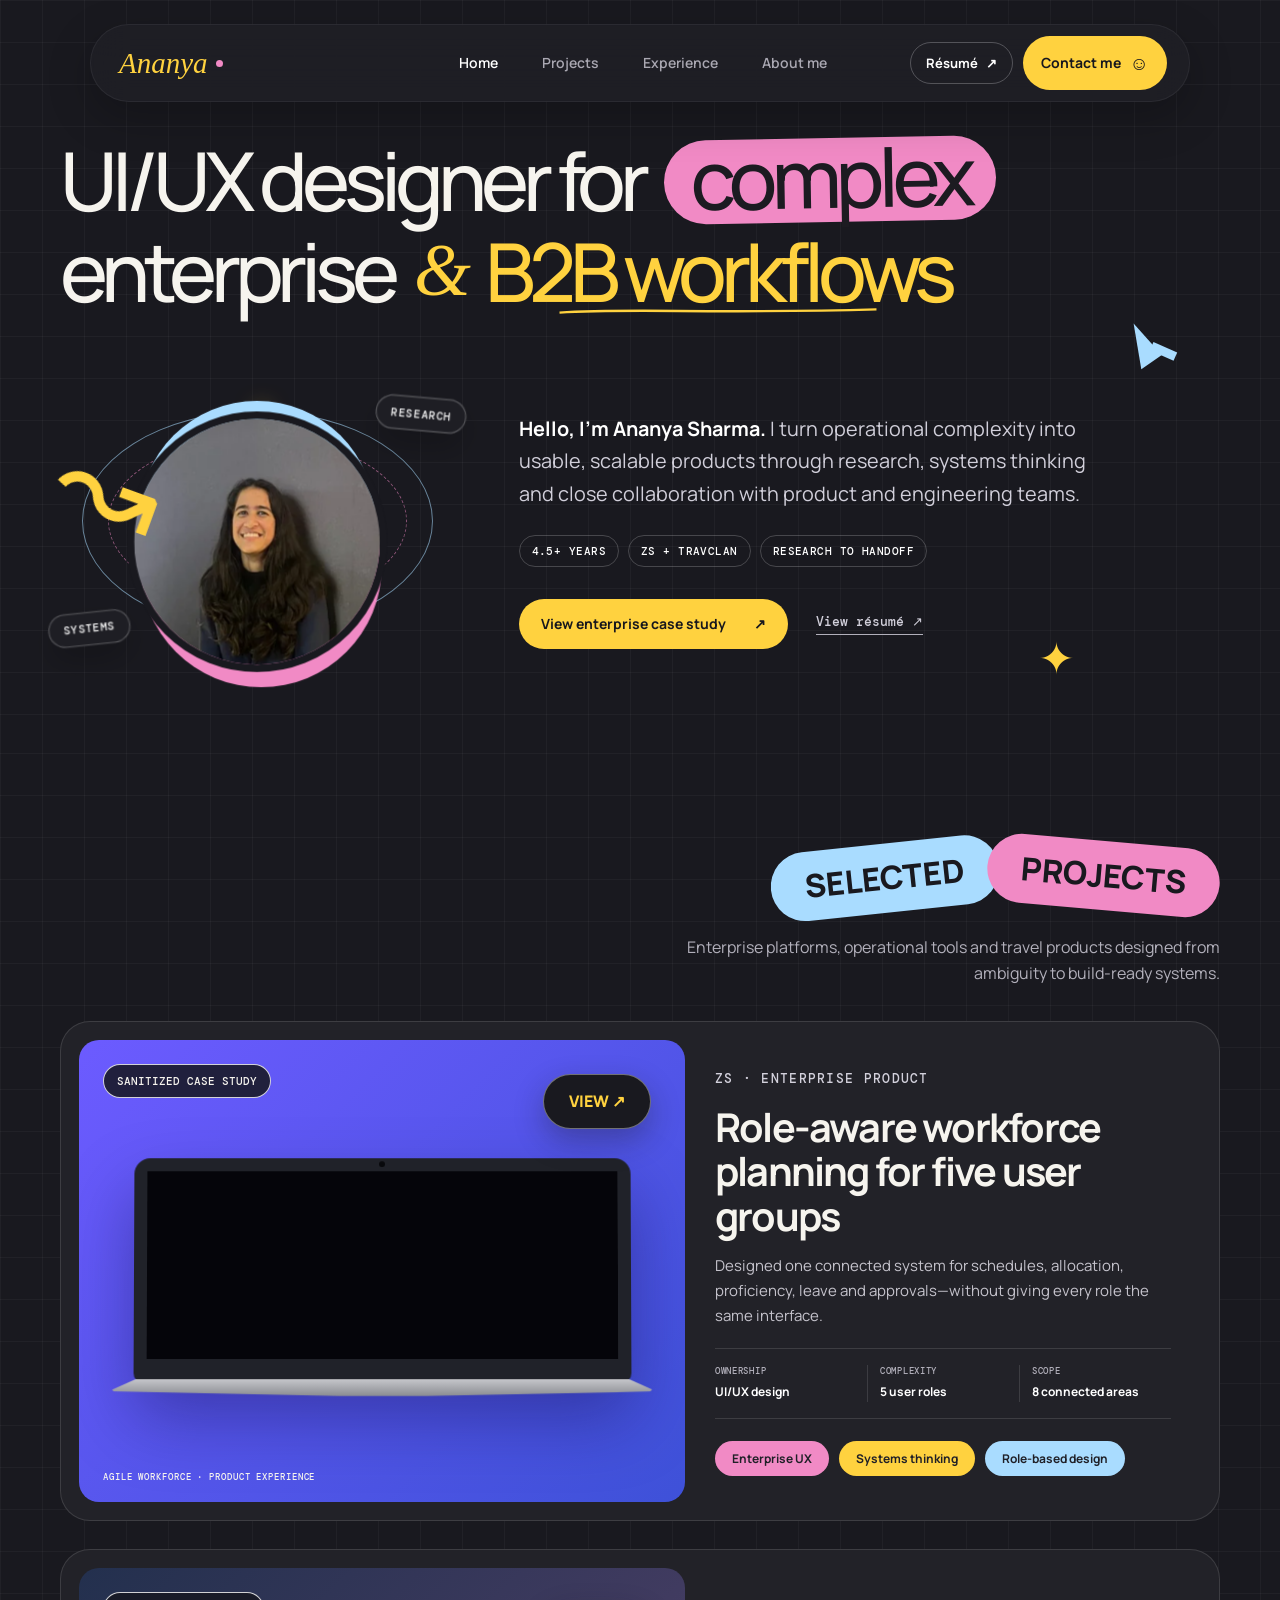
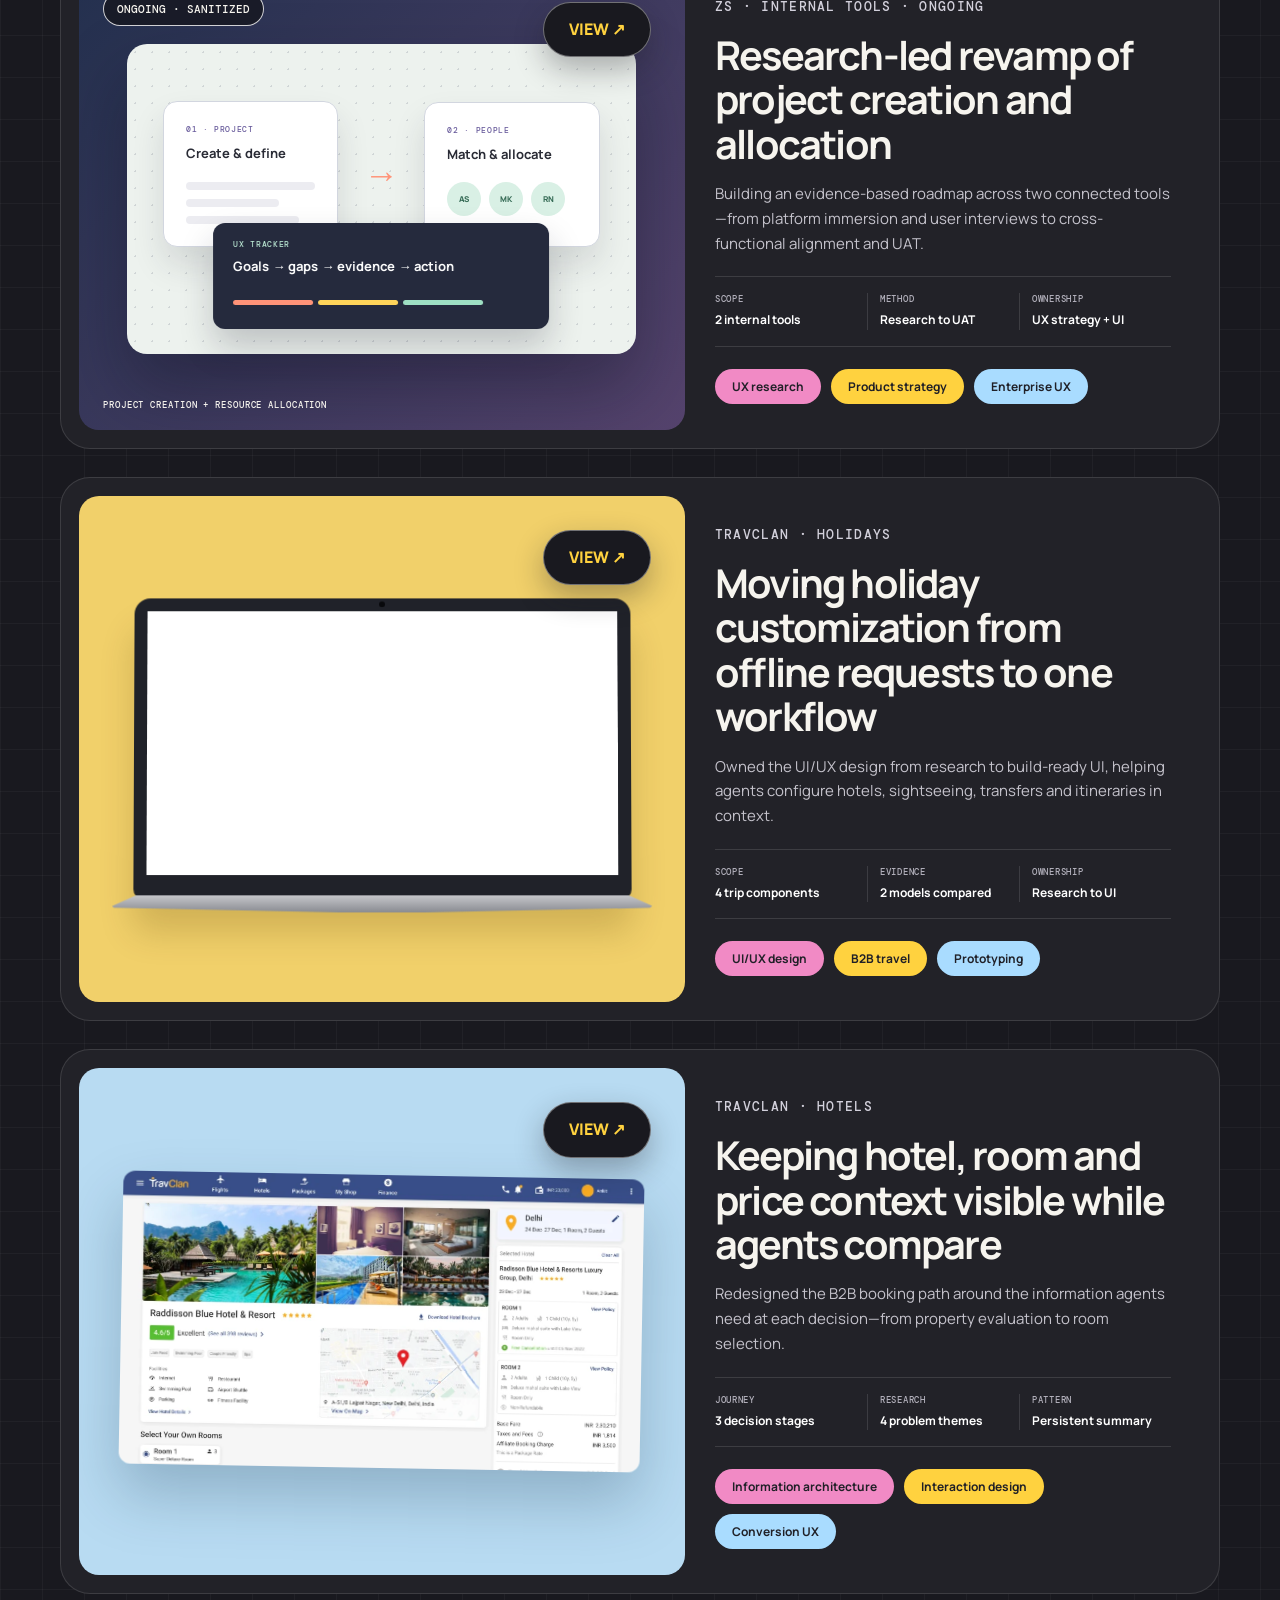
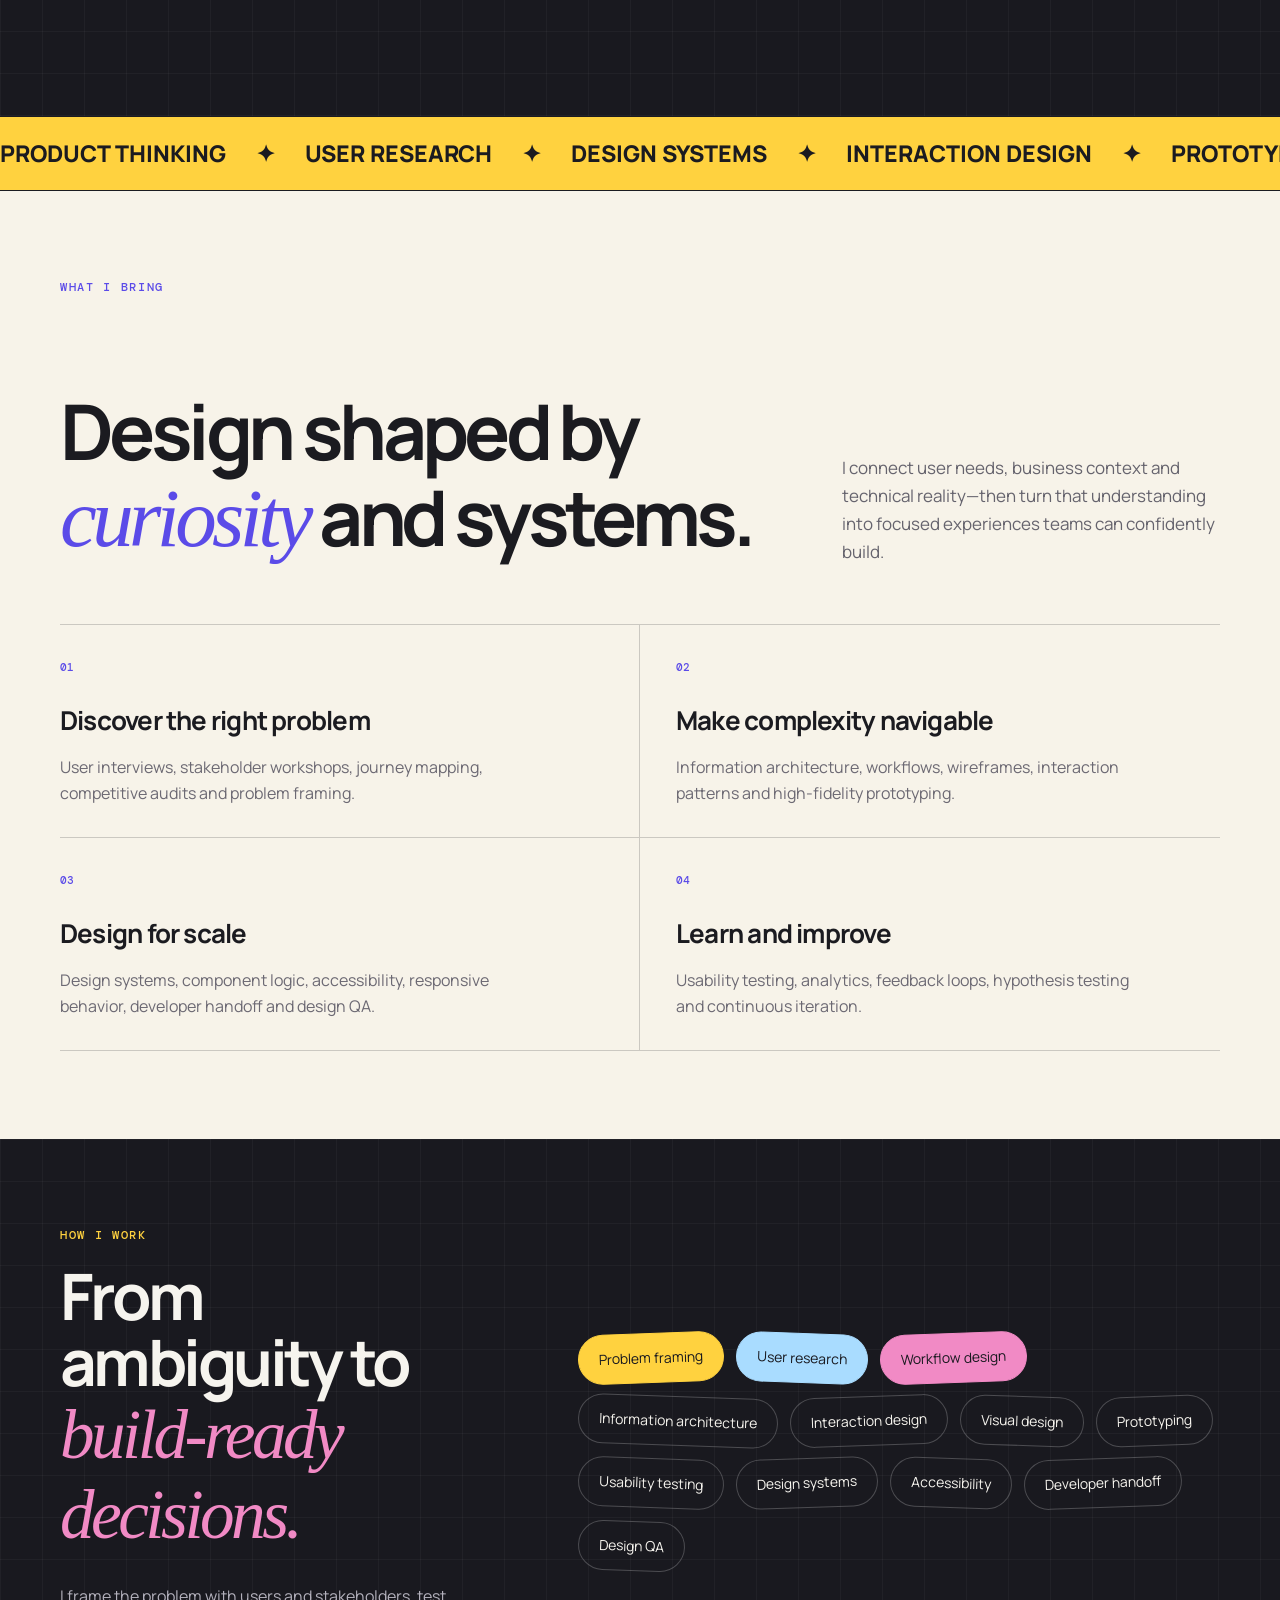
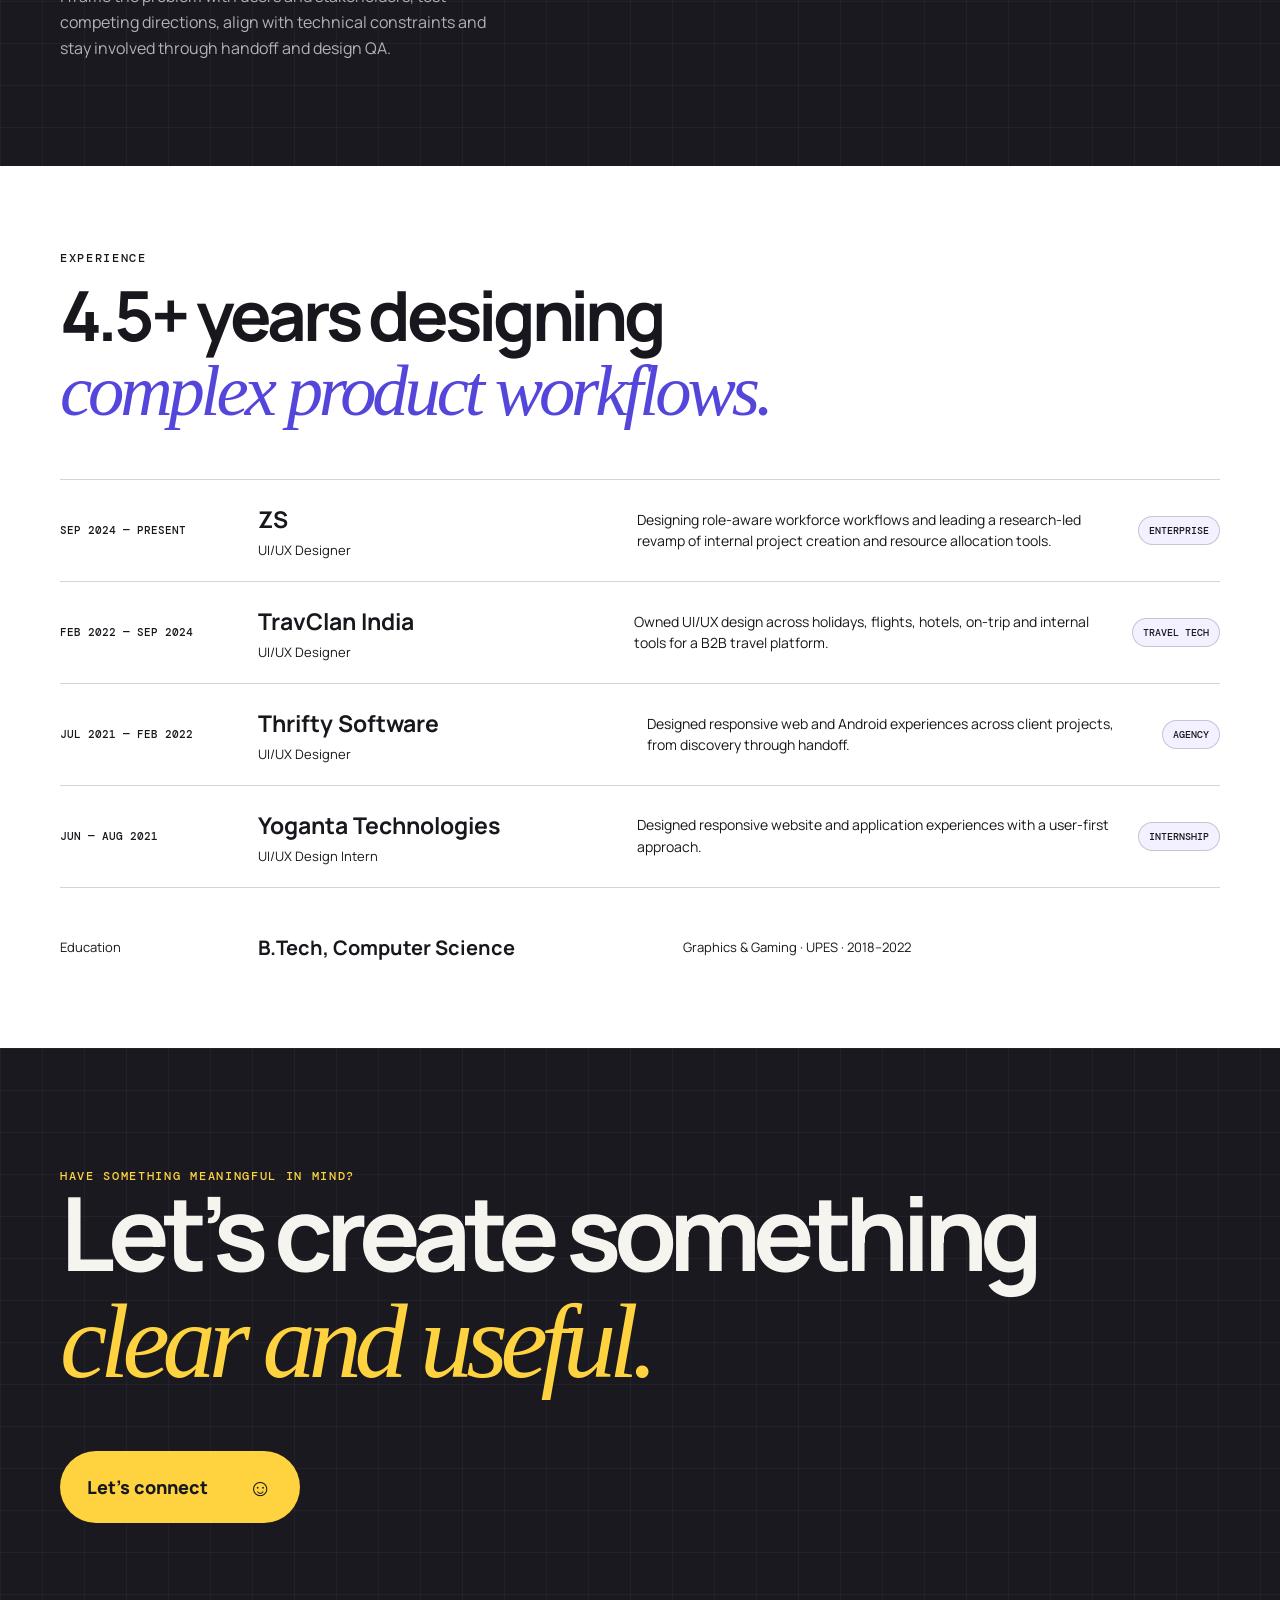
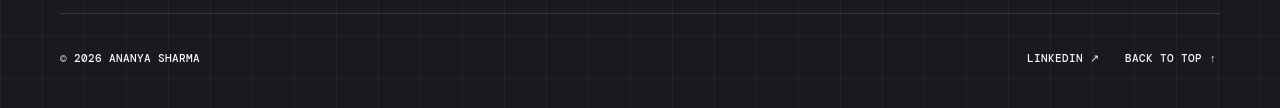
==== commit cfb58d5a: "Polish UI details without changing the design - Add alt text to home page project images; fix duplic" ====
--- a/index.html
+++ b/index.html
@@ -67,7 +67,7 @@
       <div class="section-marker reveal"><h2 class="sticker-title"><span class="sticker sticker-blue">Selected</span><span class="sticker sticker-pink">Projects</span></h2><p>Enterprise platforms, operational tools and travel products designed from ambiguity to build-ready systems.</p></div>
 
       <a class="case-card case-zs reveal" href="zs/index.html">
-        <div class="case-cover zs-cover depth-cover"><div class="confidential-stamp">Sanitized case study</div><div class="zs-laptop" role="img" aria-label="Animated preview of three current Agile Workforce product screens" data-tilt><div class="package-camera"></div><div class="package-screen zs-screen"><img class="zs-preview zs-preview-one" src="img/zs-landing-dark-card.png?v=20260826-2" alt="" width="1920" height="869" loading="lazy" decoding="async"><img class="zs-preview zs-preview-two" src="img/zs-team-management-card-v2.png?v=20260912-1" alt="" width="1920" height="869" loading="lazy" decoding="async"><img class="zs-preview zs-preview-three" src="img/zs-landing-light-card.png?v=20260826-2" alt="" width="1920" height="869" loading="lazy" decoding="async"></div></div><span class="view-badge">View ↗</span><span class="cover-caption">AGILE WORKFORCE · PRODUCT EXPERIENCE</span></div>
+        <div class="case-cover zs-cover depth-cover"><div class="confidential-stamp">Sanitized case study</div><div class="zs-laptop" role="img" aria-label="Animated preview of three current Agile Workforce product screens" data-tilt><div class="package-camera"></div><div class="package-screen zs-screen"><img class="zs-preview zs-preview-one" src="img/zs-landing-dark-card.png?v=20260826-2" alt="Agile Workforce landing page in dark theme" width="1920" height="869" loading="lazy" decoding="async"><img class="zs-preview zs-preview-two" src="img/zs-team-management-card-v2.png?v=20260912-1" alt="Agile Workforce team management screen" width="1920" height="869" loading="lazy" decoding="async"><img class="zs-preview zs-preview-three" src="img/zs-landing-light-card.png?v=20260826-2" alt="Agile Workforce landing page in light theme" width="1920" height="869" loading="lazy" decoding="async"></div></div><span class="view-badge">View ↗</span><span class="cover-caption">AGILE WORKFORCE · PRODUCT EXPERIENCE</span></div>
         <div class="case-content"><p class="case-client">ZS · ENTERPRISE PRODUCT</p><h2>Role-aware workforce planning for five user groups</h2><p>Designed one connected system for schedules, allocation, proficiency, leave and approvals—without giving every role the same interface.</p><dl class="case-proof" aria-label="Project highlights"><div><dt>Ownership</dt><dd>UI/UX design</dd></div><div><dt>Complexity</dt><dd>5 user roles</dd></div><div><dt>Scope</dt><dd>8 connected areas</dd></div></dl><div class="case-tags"><span>Enterprise UX</span><span>Systems thinking</span><span>Role-based design</span></div></div>
       </a>
 
@@ -90,10 +90,10 @@
           <div class="package-laptop" role="img" aria-label="Animated preview of the TravClan package dashboard, quote details, hotel selection and sightseeing screens" data-tilt>
             <div class="package-camera"></div>
             <div class="package-screen">
-              <img class="package-shot shot-one" src="holidays/img/default-2-3-card-960.webp" srcset="holidays/img/default-2-3-card-640.webp 640w, holidays/img/default-2-3-card-960.webp 960w" sizes="(max-width: 600px) 82vw, (max-width: 900px) 75vw, 760px" alt="" width="960" height="540" loading="lazy" decoding="async">
-              <img class="package-shot shot-two" data-src="holidays/img/default-2-1.webp" alt="" width="1920" height="1079" decoding="async">
-              <img class="package-shot shot-three" data-src="holidays/img/default-2-2-card-960.webp" data-srcset="holidays/img/default-2-2-card-640.webp 640w, holidays/img/default-2-2-card-960.webp 960w" data-sizes="(max-width: 600px) 82vw, (max-width: 900px) 75vw, 760px" alt="" width="960" height="540" decoding="async">
-              <img class="package-shot shot-four" data-src="holidays/img/default-2-card-960.webp" data-srcset="holidays/img/default-2-card-640.webp 640w, holidays/img/default-2-card-960.webp 960w" data-sizes="(max-width: 600px) 82vw, (max-width: 900px) 75vw, 760px" alt="" width="960" height="540" decoding="async">
+              <img class="package-shot shot-one" src="holidays/img/default-2-3-card-960.webp" srcset="holidays/img/default-2-3-card-640.webp 640w, holidays/img/default-2-3-card-960.webp 960w" sizes="(max-width: 600px) 82vw, (max-width: 900px) 75vw, 760px" alt="TravClan holiday package details screen" width="960" height="540" loading="lazy" decoding="async">
+              <img class="package-shot shot-two" data-src="holidays/img/default-2-1.webp" alt="TravClan holiday quote details screen" width="1920" height="1079" decoding="async">
+              <img class="package-shot shot-three" alt="TravClan holiday hotel selection screen" data-src="holidays/img/default-2-2-card-960.webp" data-srcset="holidays/img/default-2-2-card-640.webp 640w, holidays/img/default-2-2-card-960.webp 960w" data-sizes="(max-width: 600px) 82vw, (max-width: 900px) 75vw, 760px" width="960" height="540" decoding="async">
+              <img class="package-shot shot-four" alt="TravClan holiday sightseeing selection screen" data-src="holidays/img/default-2-card-960.webp" data-srcset="holidays/img/default-2-card-640.webp 640w, holidays/img/default-2-card-960.webp 960w" data-sizes="(max-width: 600px) 82vw, (max-width: 900px) 75vw, 760px" width="960" height="540" decoding="async">
             </div>
           </div>
           <span class="view-badge">View ↗</span>
@@ -111,11 +111,11 @@
         <div class="case-content"><p class="case-client">TRAVCLAN · ARYABHATA</p><h2>Streamlining work for internal operations teams</h2><p>Organized high-context internal workflows so teams could locate information, resolve requests and move work forward with fewer hand-offs.</p><div class="case-tags"><span>Internal tools</span><span>Workflow design</span><span>Usability</span><span class="tag-muted">Overview soon</span></div></div>
       </article>
 
-      <div class="more-work reveal" hidden><p>More selected explorations</p><div class="mini-projects"><a class="mini-project" href="e-commerce/index.html"><span>01</span><strong>Mobile commerce</strong><small>Conditional prototype</small><b aria-hidden="true">↗</b></a><div class="mini-project unavailable" aria-label="Sports Connect, case study coming soon"><span>02</span><strong>Sports Connect</strong><small>Coming soon</small><b aria-hidden="true">○</b></div><div class="mini-project unavailable" aria-label="AR Tourism, case study coming soon"><span>03</span><strong>AR Tourism</strong><small>Coming soon</small><b aria-hidden="true">○</b></div></div></div>
+      <div class="more-work reveal" hidden><p>More selected explorations</p><div class="mini-projects"><a class="mini-project" href="e-commerce/index.html"><span>01</span><strong>Mobile commerce</strong><small>Conditional prototype</small><b aria-hidden="true">↗</b></a><div class="mini-project unavailable" aria-label="Sports Connect, case study coming soon"><span>02</span><strong>Sports Connect</strong><small class="soon-badge">Coming soon</small><b aria-hidden="true">○</b></div><div class="mini-project unavailable" aria-label="AR Tourism, case study coming soon"><span>03</span><strong>AR Tourism</strong><small class="soon-badge">Coming soon</small><b aria-hidden="true">○</b></div></div></div>
     </section>
 
     <section class="capabilities" id="about">
-      <div class="marquee" aria-label="Design capabilities"><div><span>Product thinking</span><span>User research</span><span>Design systems</span><span>Interaction design</span><span>Prototyping</span><span>Accessibility</span><span aria-hidden="true">Product thinking</span><span aria-hidden="true">User research</span></div></div>
+      <div class="marquee" aria-label="Design capabilities"><div><span>Product thinking</span><span>User research</span><span>Design systems</span><span>Interaction design</span><span>Prototyping</span><span>Accessibility</span><span aria-hidden="true">Product thinking</span><span aria-hidden="true">User research</span><span aria-hidden="true">Design systems</span><span aria-hidden="true">Interaction design</span><span aria-hidden="true">Prototyping</span><span aria-hidden="true">Accessibility</span></div></div>
       <div class="capability-inner">
         <div class="capability-heading reveal"><p class="eyebrow">What I bring</p><h2>Design shaped by<br><span>curiosity</span> and systems.</h2><p>I connect user needs, business context and technical reality—then turn that understanding into focused experiences teams can confidently build.</p></div>
         <div class="capability-grid"><article class="reveal"><span>01</span><h3>Discover the right problem</h3><p>User interviews, stakeholder workshops, journey mapping, competitive audits and problem framing.</p></article><article class="reveal"><span>02</span><h3>Make complexity navigable</h3><p>Information architecture, workflows, wireframes, interaction patterns and high-fidelity prototyping.</p></article><article class="reveal"><span>03</span><h3>Design for scale</h3><p>Design systems, component logic, accessibility, responsive behavior, developer handoff and design QA.</p></article><article class="reveal"><span>04</span><h3>Learn and improve</h3><p>Usability testing, analytics, feedback loops, hypothesis testing and continuous iteration.</p></article></div>
--- a/portfolio.css
+++ b/portfolio.css
@@ -123,3 +123,37 @@
 
 @media(max-width:900px){.hero-detail{grid-template-columns:1fr}.case-card{grid-template-columns:1fr}.case-cover,.case-zs .case-cover{height:430px;min-height:0}.case-content{padding:28px 14px 20px}}
 @media(max-width:600px){.hero{padding-top:108px}.hero-title{font-size:12.5vw}.hero-detail{margin-top:42px}.portrait-wrap{height:270px}.portrait-wrap img{width:210px;height:210px}.bubble-one,.bubble-two{width:200px;height:200px}.hero-proof{gap:7px}.hero-proof li{font-size:9px}.case-cover,.case-zs .case-cover{height:280px}.case-proof{grid-template-columns:1fr}.case-proof div{padding:9px 0;border-left:0;border-top:1px solid var(--line)}.case-proof div:first-child{border-top:0}.case-content h2{font-size:30px}}
+
+/* Polish pass: type rhythm, readable widths, hover, focus, mobile */
+html{scroll-padding-top:110px}
+body{line-height:1.6}
+:focus-visible{outline:3px solid var(--yellow);outline-offset:4px;border-radius:6px}
+.case-card:focus-visible,.mini-project:focus-visible{outline-offset:3px;border-radius:var(--radius)}
+.intro-copy p{line-height:1.65;max-width:60ch}
+.section-marker p,.capability-heading>p:last-child,.toolkit-copy>p:last-child{line-height:1.65;max-width:56ch}
+.case-content>p:not(.case-client){line-height:1.65;max-width:62ch}
+.case-content h2{line-height:1.12}
+.case-card{transition:transform .3s ease,box-shadow .3s ease,border-color .3s ease}
+.case-card[href]:hover,.case-card[href]:focus-visible{transform:translateY(-4px);box-shadow:0 22px 48px rgba(0,0,0,.28);border-color:rgba(255,255,255,.28)}
+.case-cover img{transition:transform .5s ease}
+.case-card[href]:hover .hotel-cover img{transform:perspective(1000px) rotateX(var(--tilt-x,0deg)) rotateY(var(--tilt-y,0deg)) rotateZ(1deg) scale(1.03)}
+.case-card[href]:hover .holiday-cover>img{transform:scale(1.03)}
+.mini-project.unavailable{opacity:.6}
+.mini-project .soon-badge{justify-self:start;display:inline-block;padding:4px 10px;border:1px dashed rgba(255,255,255,.3);border-radius:999px;font:500 10px "DM Mono",monospace;letter-spacing:.08em;text-transform:uppercase;color:#b2b0bb}
+.case-tags .tag-muted{background:transparent;border:1px dashed rgba(255,255,255,.35);color:#c5c3cc;font-family:"DM Mono",monospace;font-weight:500;letter-spacing:.06em;text-transform:uppercase}
+.case-card.is-muted,.case-ops{opacity:.7}
+.experience-list article>p,.experience-list div p{line-height:1.55}
+.capability-grid p{line-height:1.65}
+@media(max-width:600px){
+  .projects,.toolkit,.experience{padding-inline:20px}
+  .hero{padding-inline:20px}
+  .footer{padding-inline:20px}
+  .section-marker p,.intro-copy p{max-width:none}
+  .nav-cta,.button,.footer-cta,.mobile-menu a{min-height:44px}
+  .hero-actions .button{width:100%;justify-content:space-between}
+  .case-content{padding:22px 8px 12px}
+  .mini-project{padding:20px 4px}
+  .mini-projects strong{font-size:19px}
+  .footer-cta{width:100%;justify-content:space-between}
+}
+@media(prefers-reduced-motion:reduce){.case-card[href]:hover{transform:none}.case-card[href]:hover .hotel-cover img,.case-card[href]:hover .holiday-cover>img{transform:none}}
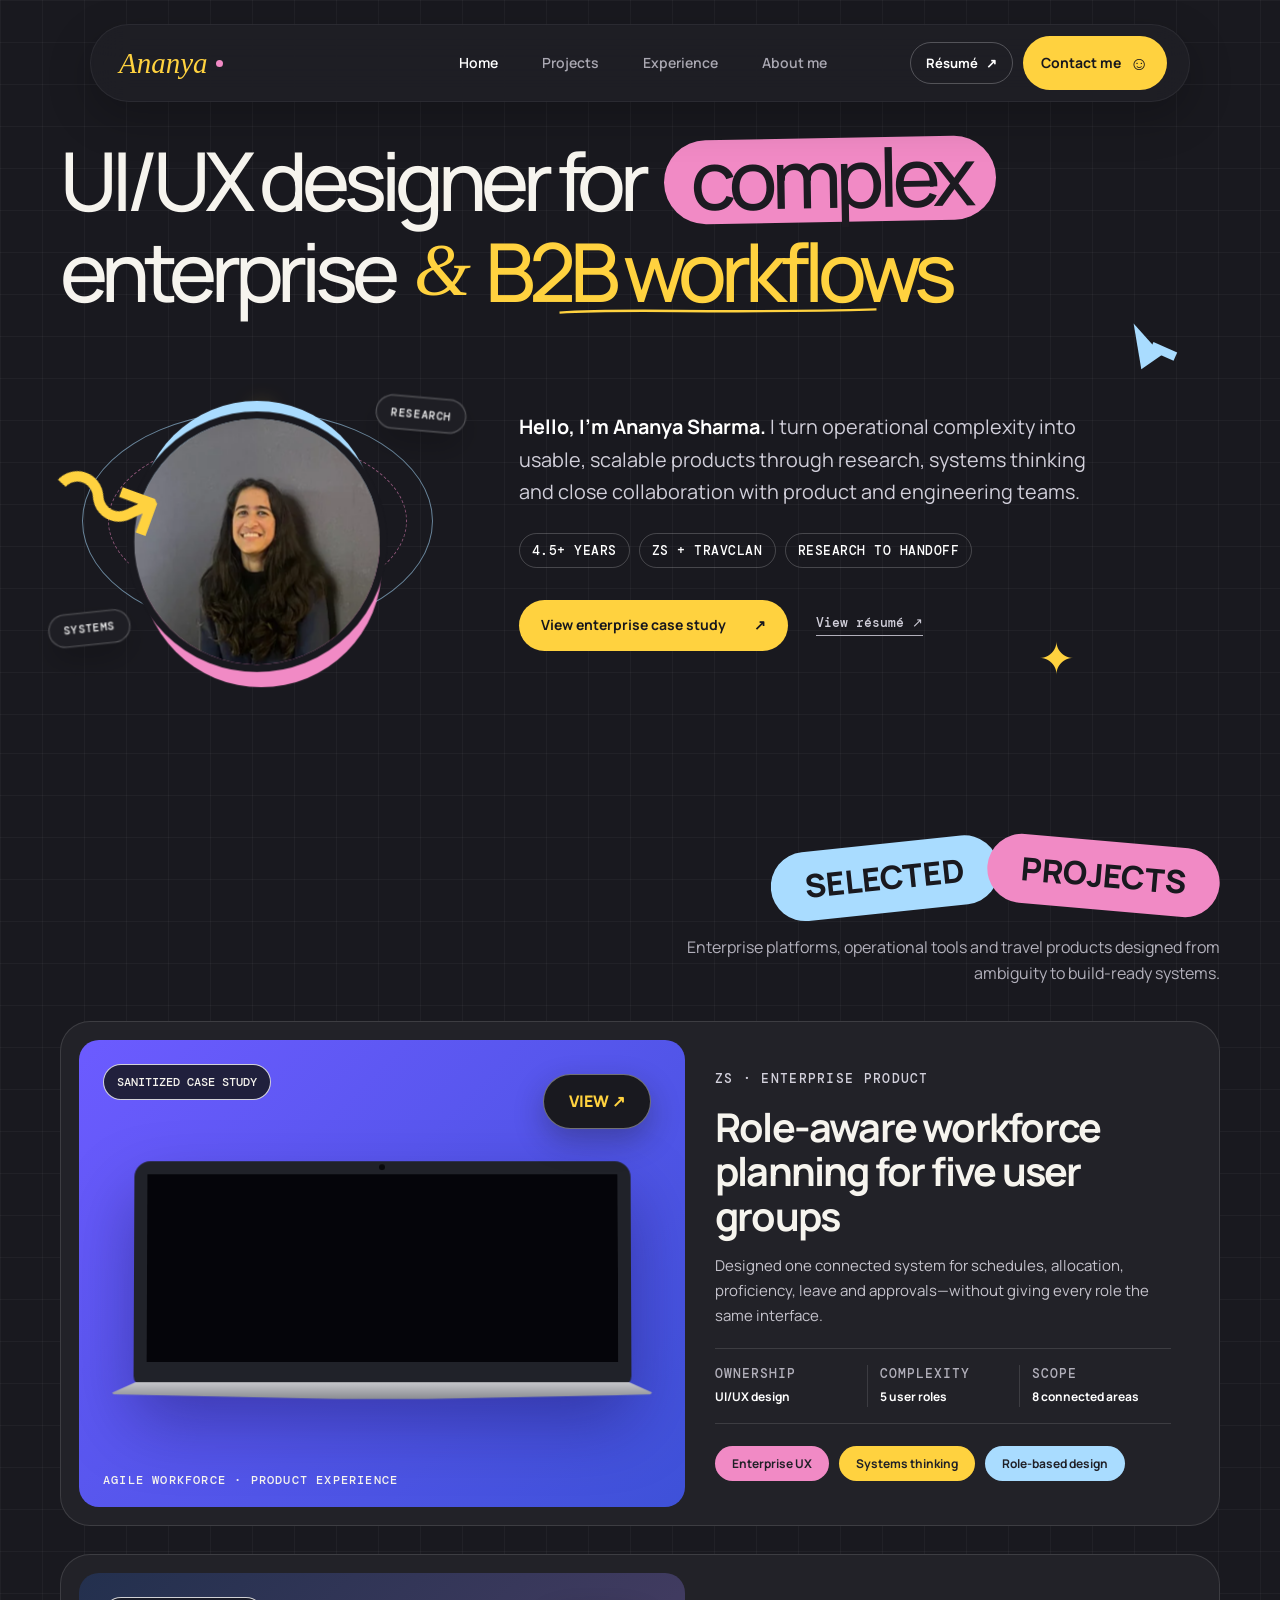
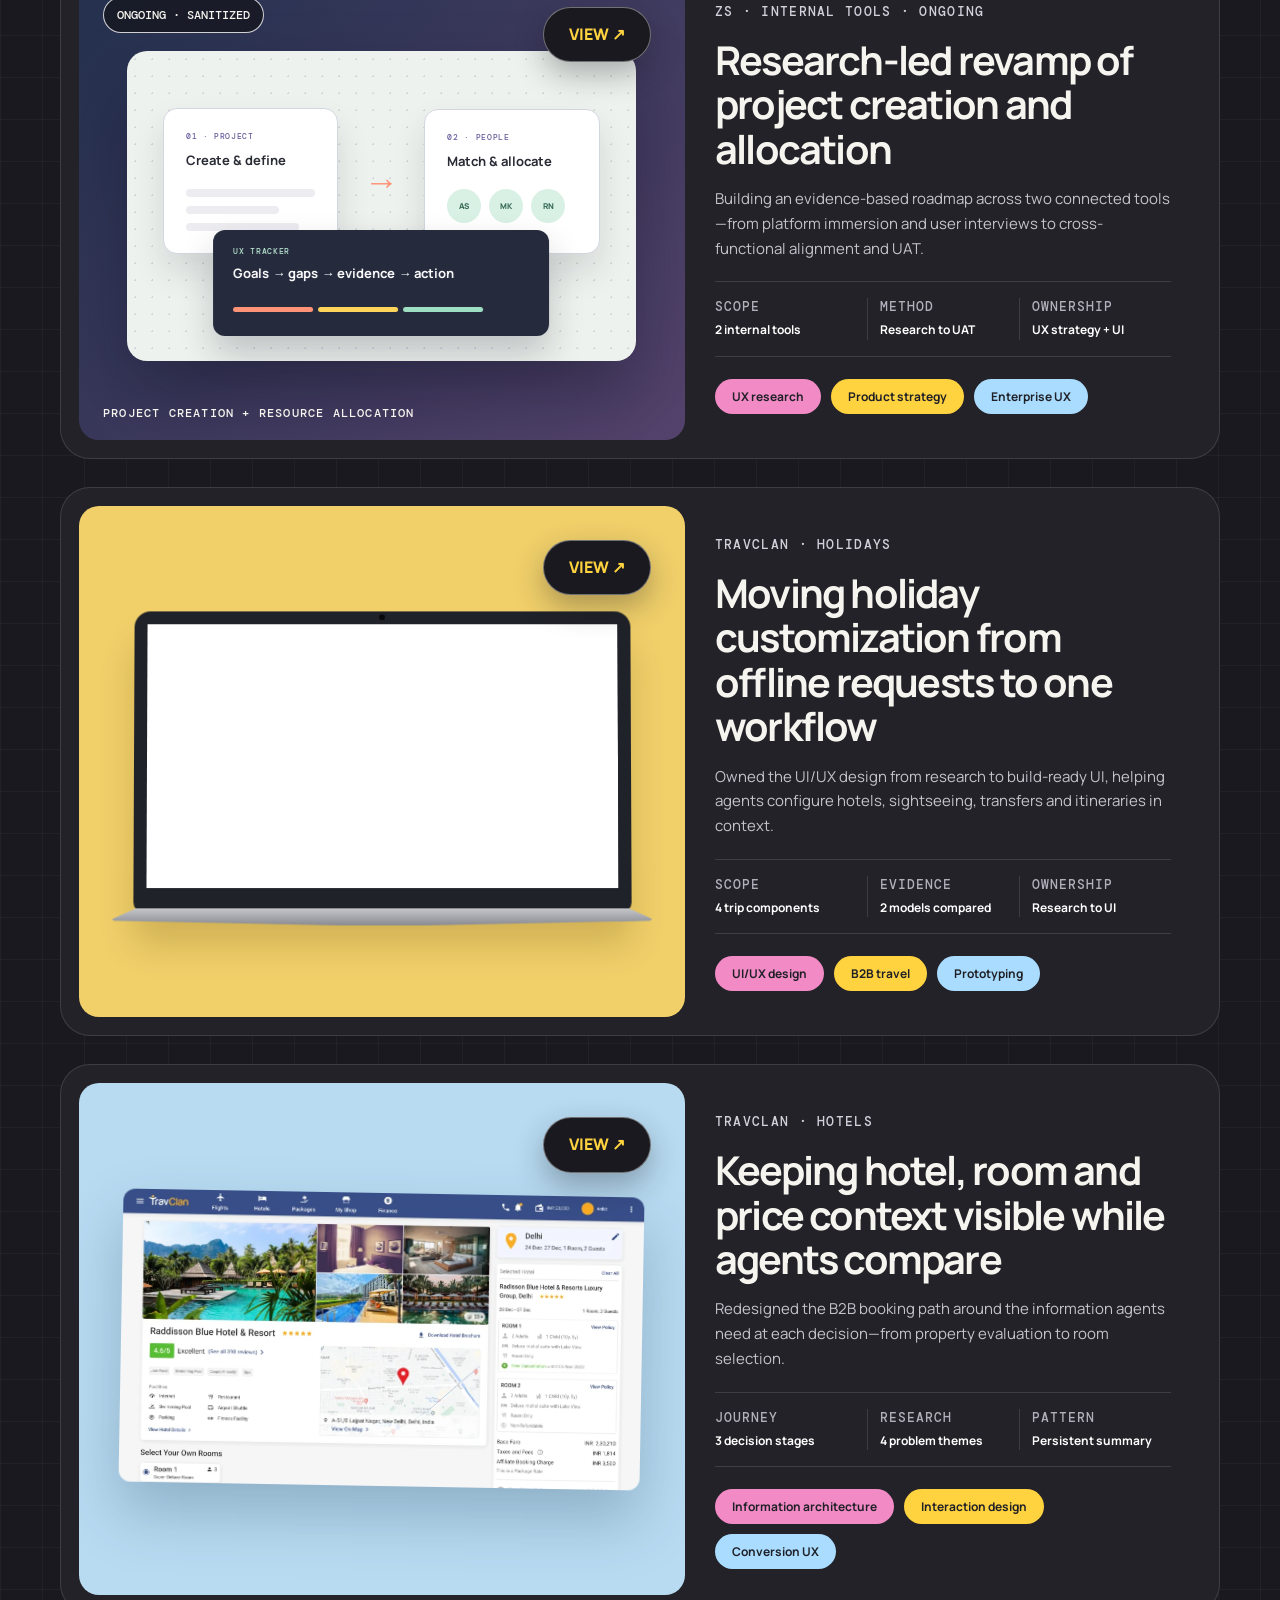
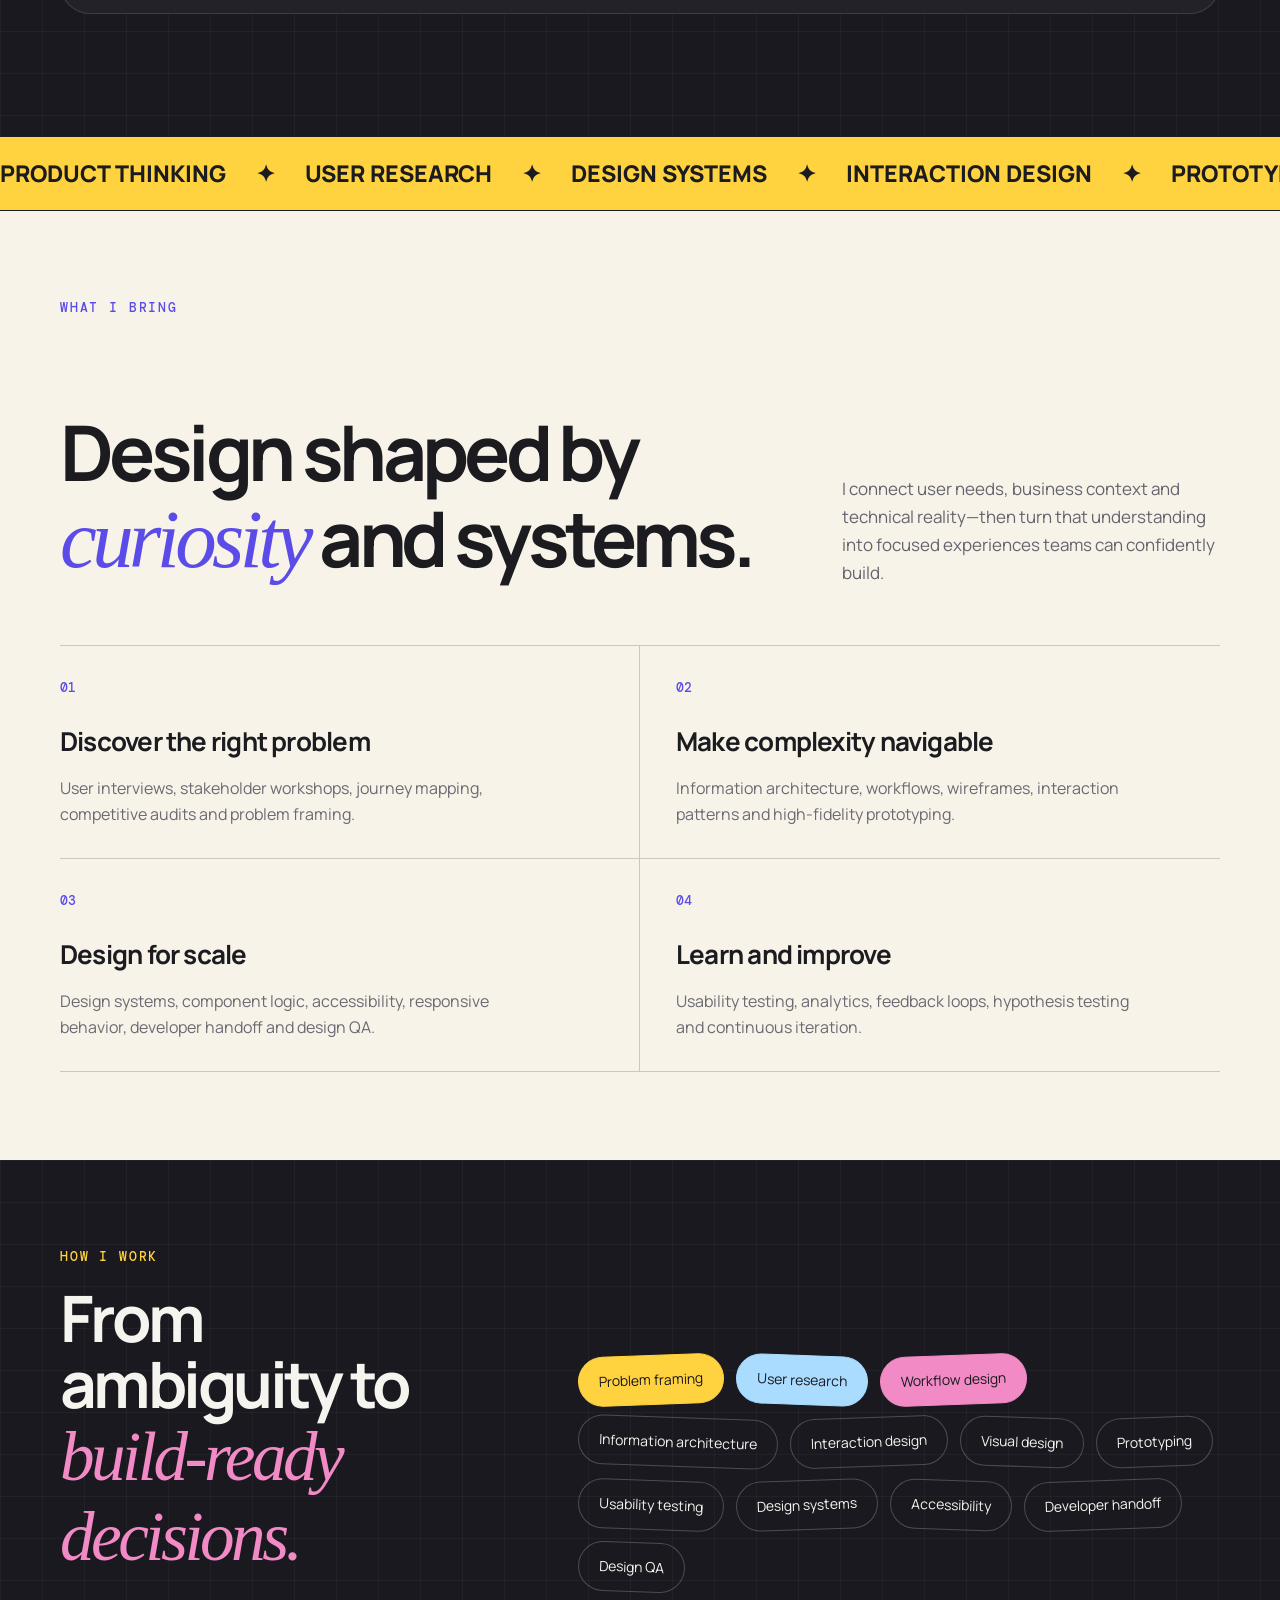
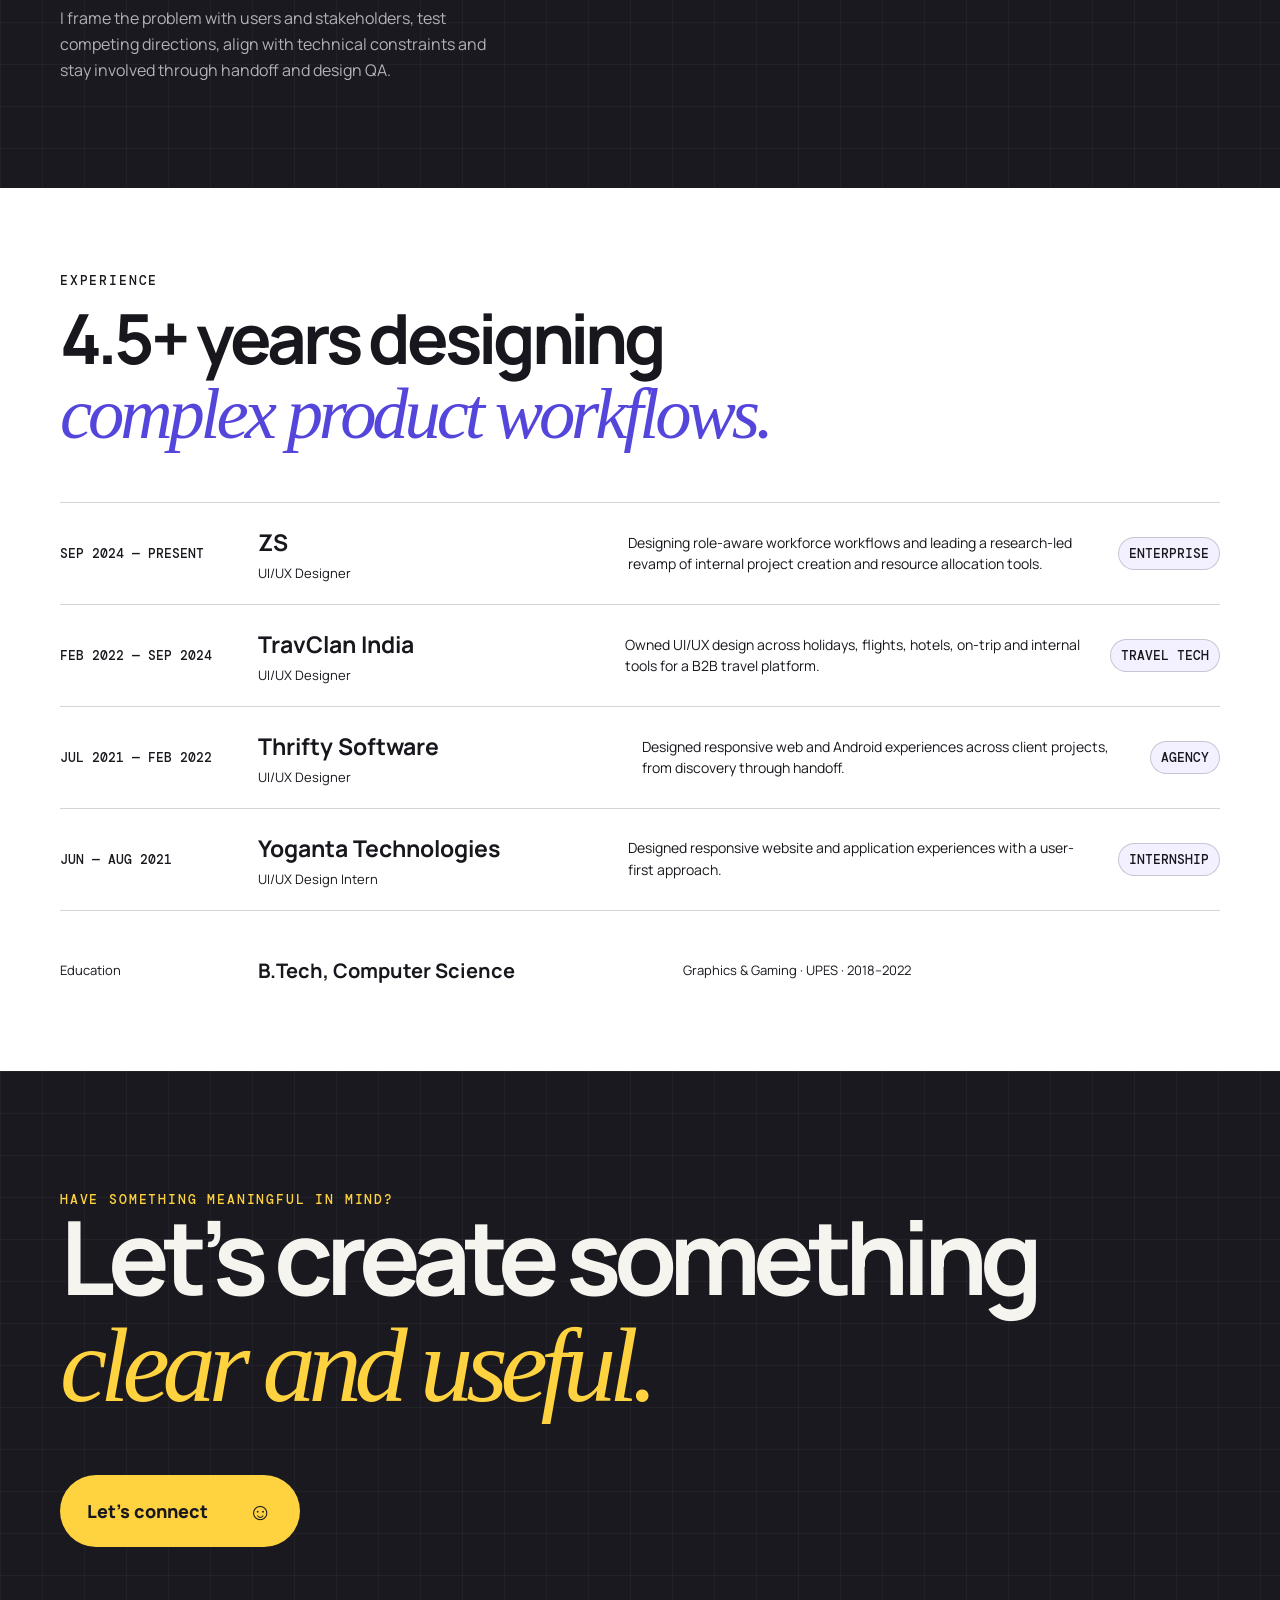
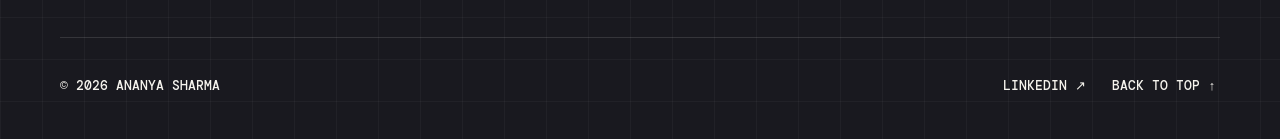
==== commit 8161f8ac: "Make small mono labels easier to read - Reading labels (project details, "In 30 seconds", section la" ====
--- a/index.html
+++ b/index.html
@@ -11,17 +11,19 @@
   <meta property="og:title" content="Ananya Sharma — UI/UX Product Designer">
   <meta property="og:description" content="Product design case studies across enterprise platforms, travel products and consumer experiences.">
   <meta property="og:url" content="https://ananya-sharma-portfolio.vercel.app/">
-  <meta property="og:image" content="https://ananya-sharma-portfolio.vercel.app/img/ananya-profile-hero.jpg">
-  <meta property="og:image:alt" content="Portrait of product designer Ananya Sharma">
+  <meta property="og:image" content="https://ananya-sharma-portfolio.vercel.app/img/og/home.jpg">
+  <meta property="og:image:width" content="1200">
+  <meta property="og:image:height" content="630">
+  <meta property="og:image:alt" content="Ananya Sharma, UI/UX designer for complex enterprise and B2B workflows">
   <meta name="twitter:card" content="summary_large_image">
   <meta name="twitter:title" content="Ananya Sharma — UI/UX Product Designer">
   <meta name="twitter:description" content="Product design case studies across enterprise platforms, travel products and consumer experiences.">
-  <meta name="twitter:image" content="https://ananya-sharma-portfolio.vercel.app/img/ananya-profile-hero.jpg">
+  <meta name="twitter:image" content="https://ananya-sharma-portfolio.vercel.app/img/og/home.jpg">
   <title>Ananya Sharma — UI/UX Product Designer</title>
   <link rel="icon" href="favicon.svg" type="image/svg+xml">
   <link rel="preload" href="fonts/manrope-latin.woff2" as="font" type="font/woff2" crossorigin>
-  <link rel="stylesheet" href="portfolio.css?v=20260913-1">
-  <script src="portfolio.js?v=20260913-1" defer></script>
+  <link rel="stylesheet" href="portfolio.css?v=20261122-1">
+  <script src="portfolio.js?v=20261122-1" defer></script>
   <script src="analytics.js" defer></script>
   <script type="application/ld+json">
     {
@@ -42,12 +44,12 @@
     <a class="brand" href="#top" aria-label="Ananya Sharma, home"><span class="brand-script">Ananya</span><span class="brand-dot"></span></a>
     <nav class="nav-links" aria-label="Portfolio navigation"><a href="#top">Home</a><a href="#projects">Projects</a><a href="#experience">Experience</a><a href="#about">About me</a></nav>
     <div class="nav-actions">
-      <a class="nav-resume" href="Ananya_Sharma_Resume_Updated_Original_Template.pdf" target="_blank" rel="noopener noreferrer">Résumé <span>↗</span></a>
+      <a class="nav-resume" href="Ananya_Sharma_UX_Designer_Resume.pdf" target="_blank" rel="noopener noreferrer">Résumé <span>↗</span></a>
       <a class="nav-cta" href="mailto:annanyasharma7918@gmail.com">Contact me <span>☺</span></a>
     </div>
     <button class="menu-button" aria-expanded="false" aria-controls="mobile-menu" aria-label="Open menu"><span></span><span></span></button>
   </header>
-  <nav class="mobile-menu" id="mobile-menu" aria-label="Mobile navigation"><a href="#top">Home</a><a href="#projects">Projects</a><a href="#experience">Experience</a><a href="#about">About me</a><a class="mobile-resume" href="Ananya_Sharma_Resume_Updated_Original_Template.pdf" target="_blank" rel="noopener noreferrer">View résumé ↗</a><a class="mobile-contact" href="mailto:annanyasharma7918@gmail.com">Contact me</a></nav>
+  <nav class="mobile-menu" id="mobile-menu" aria-label="Mobile navigation"><a href="#top">Home</a><a href="#projects">Projects</a><a href="#experience">Experience</a><a href="#about">About me</a><a class="mobile-resume" href="Ananya_Sharma_UX_Designer_Resume.pdf" target="_blank" rel="noopener noreferrer">View résumé ↗</a><a class="mobile-contact" href="mailto:annanyasharma7918@gmail.com">Contact me</a></nav>
 
   <main id="main">
     <section class="hero grid-bg" id="top">
@@ -57,7 +59,7 @@
         <div class="intro-copy">
           <p><strong>Hello, I’m Ananya Sharma.</strong> I turn operational complexity into usable, scalable products through research, systems thinking and close collaboration with product and engineering teams.</p>
           <ul class="hero-proof" aria-label="Experience highlights"><li>4.5+ years</li><li>ZS + TravClan</li><li>Research to handoff</li></ul>
-          <div class="hero-actions"><a class="button button-yellow" href="zs/index.html">View enterprise case study <span>↗</span></a><a class="text-link" href="Ananya_Sharma_Resume_Updated_Original_Template.pdf" target="_blank" rel="noopener noreferrer">View résumé ↗</a></div>
+          <div class="hero-actions"><a class="button button-yellow" href="zs/index.html">View enterprise case study <span>↗</span></a><a class="text-link" href="Ananya_Sharma_UX_Designer_Resume.pdf" target="_blank" rel="noopener noreferrer">View résumé ↗</a></div>
         </div>
       </div>
       <span class="cursor-art cursor-one" aria-hidden="true"></span><span class="spark-art" aria-hidden="true">✦</span>
--- a/portfolio.css
+++ b/portfolio.css
@@ -156,4 +156,7 @@
   .mini-projects strong{font-size:19px}
   .footer-cta{width:100%;justify-content:space-between}
 }
-@media(prefers-reduced-motion:reduce){.case-card[href]:hover{transform:none}.case-card[href]:hover .hotel-cover img,.case-card[href]:hover .holiday-cover>img{transform:none}}+@media(prefers-reduced-motion:reduce){.case-card[href]:hover{transform:none}.case-card[href]:hover .hotel-cover img,.case-card[href]:hover .holiday-cover>img{transform:none}}
+/* ---- Label legibility: mono labels at 13px, image-overlay badges at 12px ---- */
+html body .eyebrow,html body .more-work>p,html body .mini-projects span,html body .capability-grid article>span,html body .experience-list time,html body .experience-list article>span,html body .footer-bottom,html body .hero-proof li,html body .case-proof dt{font-size:13px}
+html body .confidential-stamp,html body .cover-caption,html body .mini-project .soon-badge{font-size:12px}
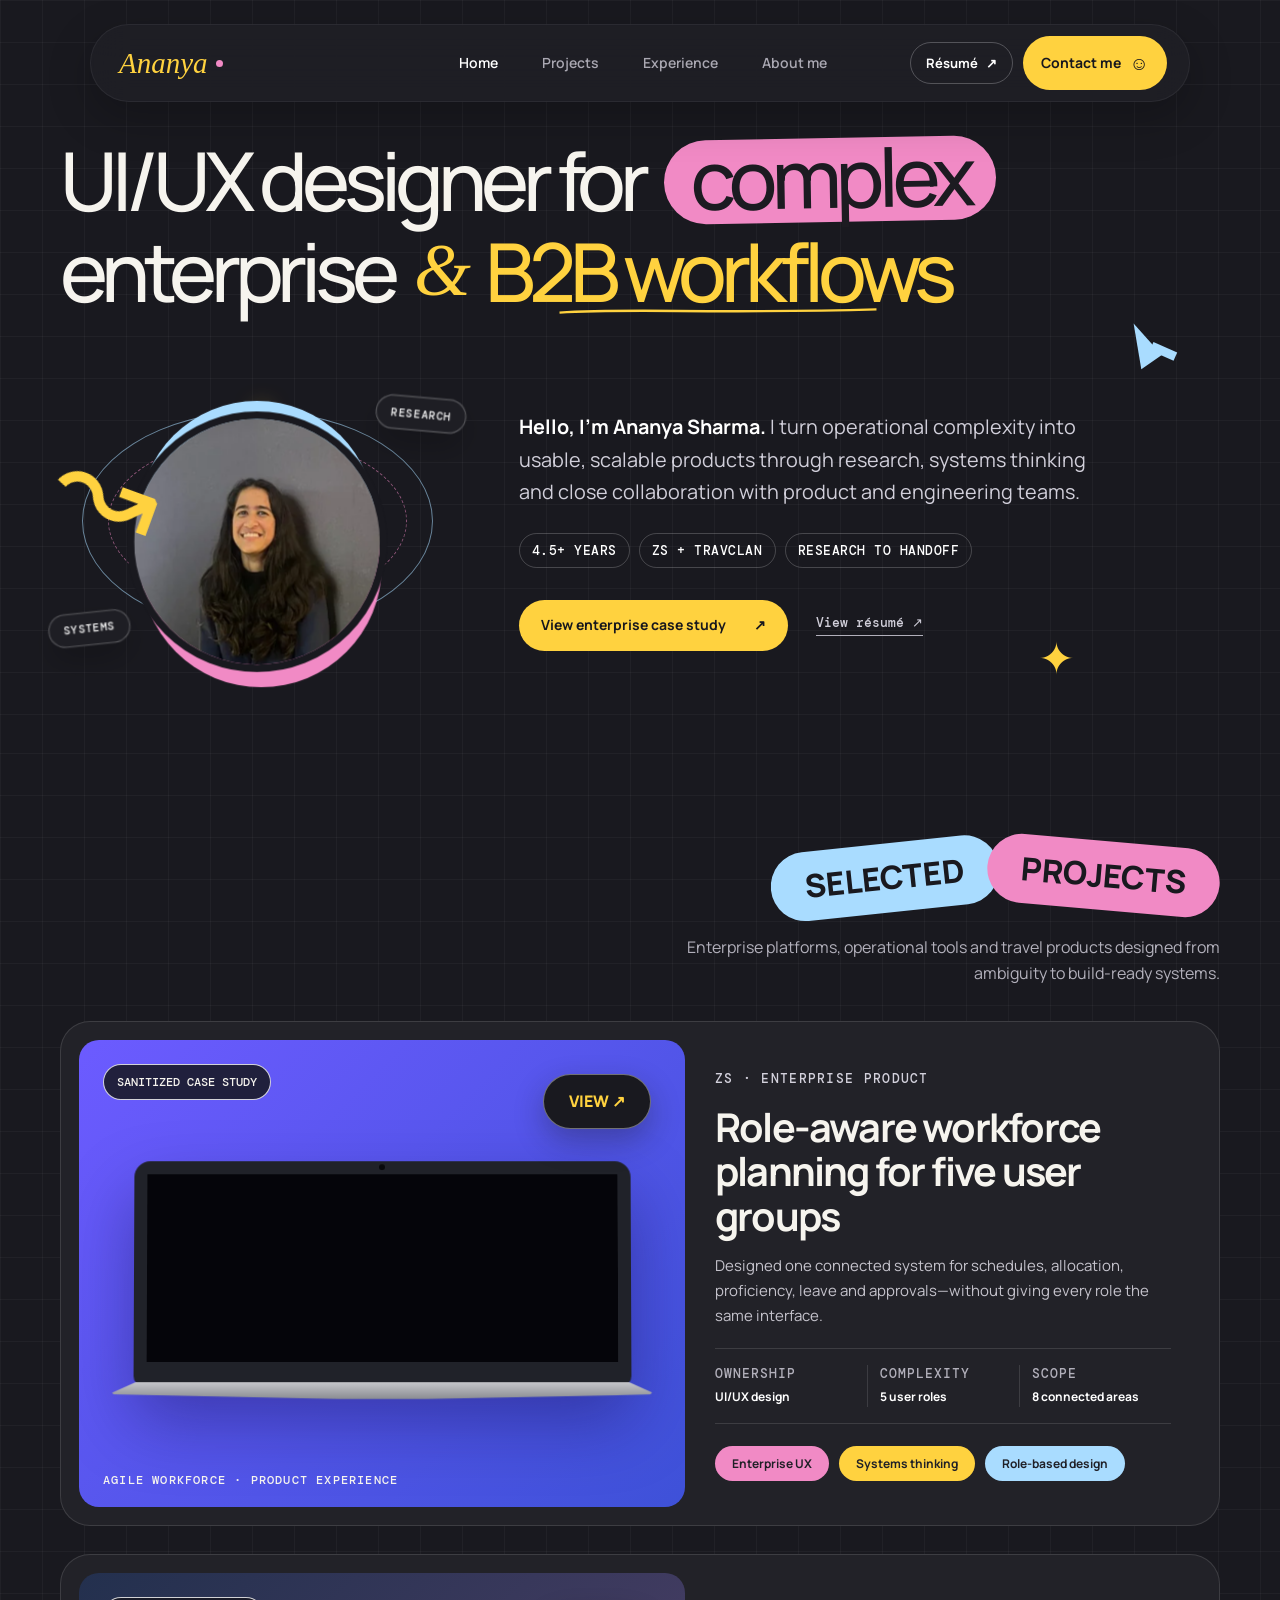
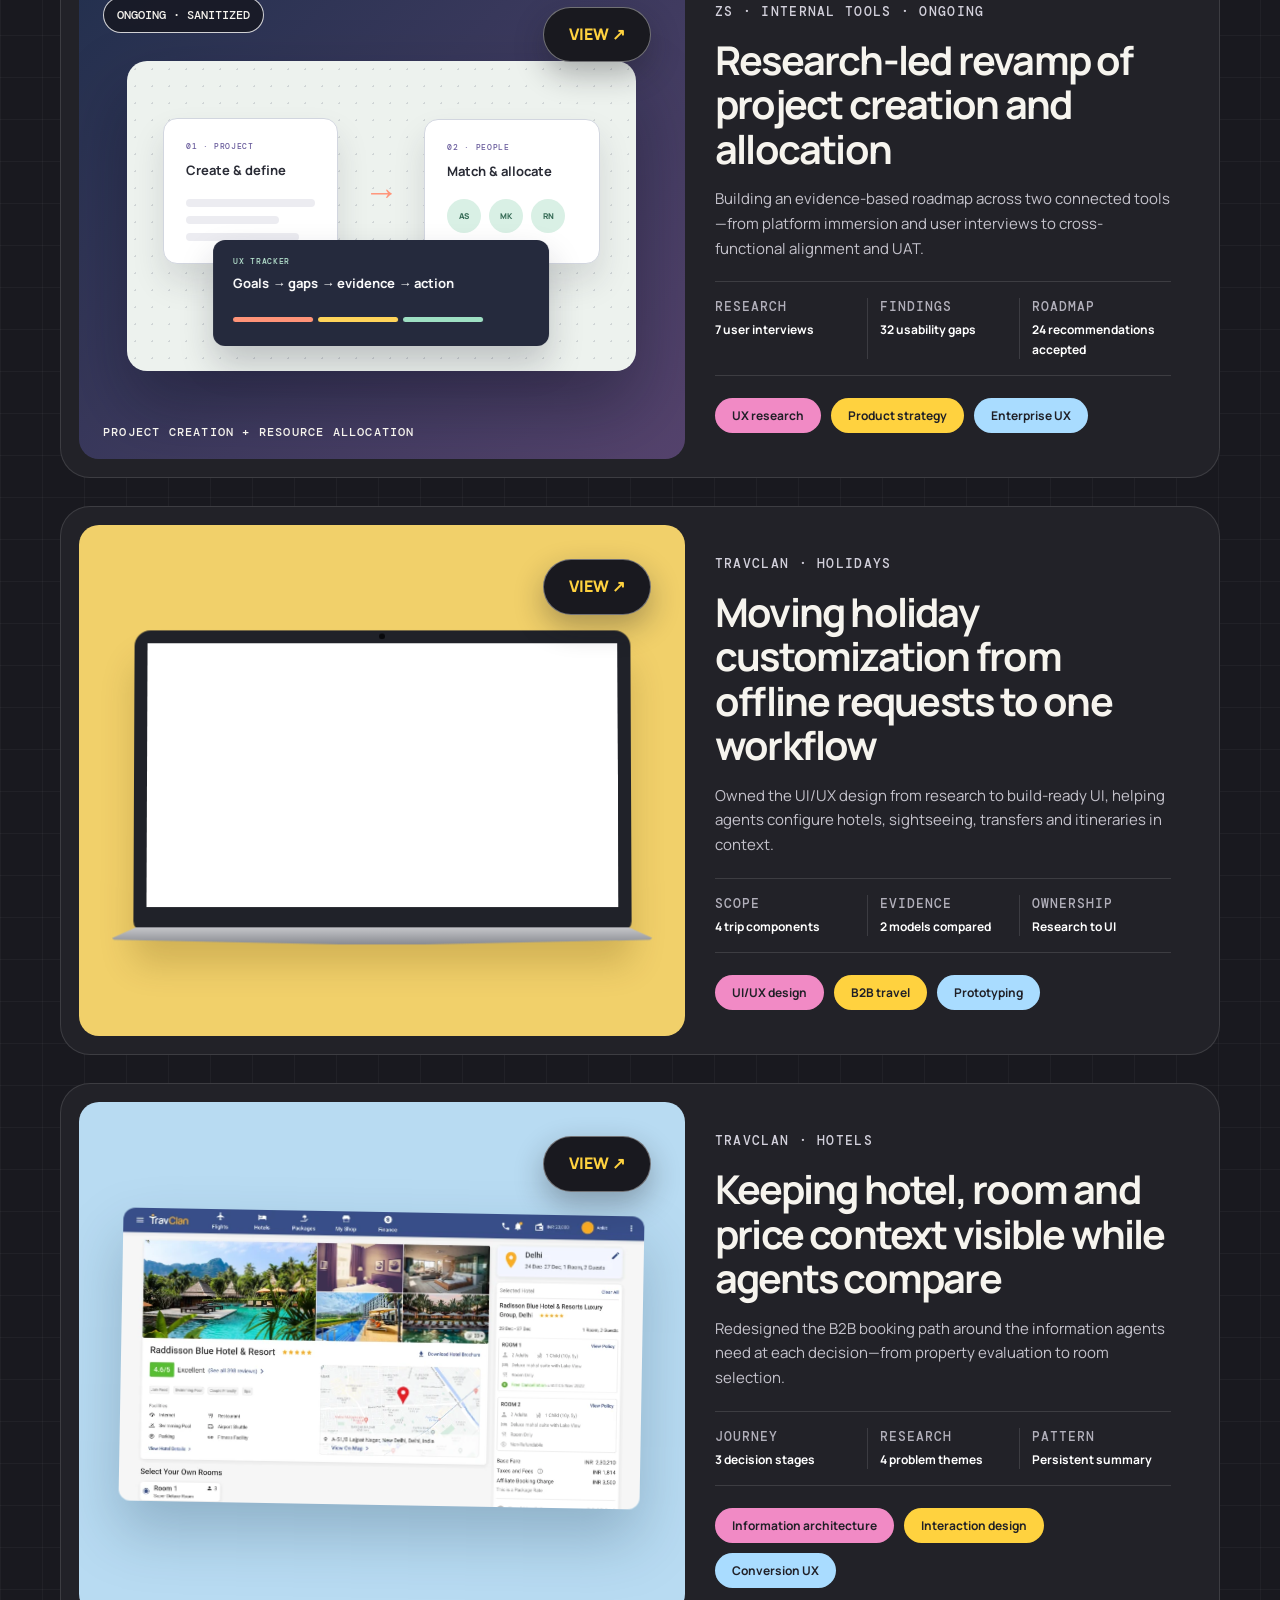
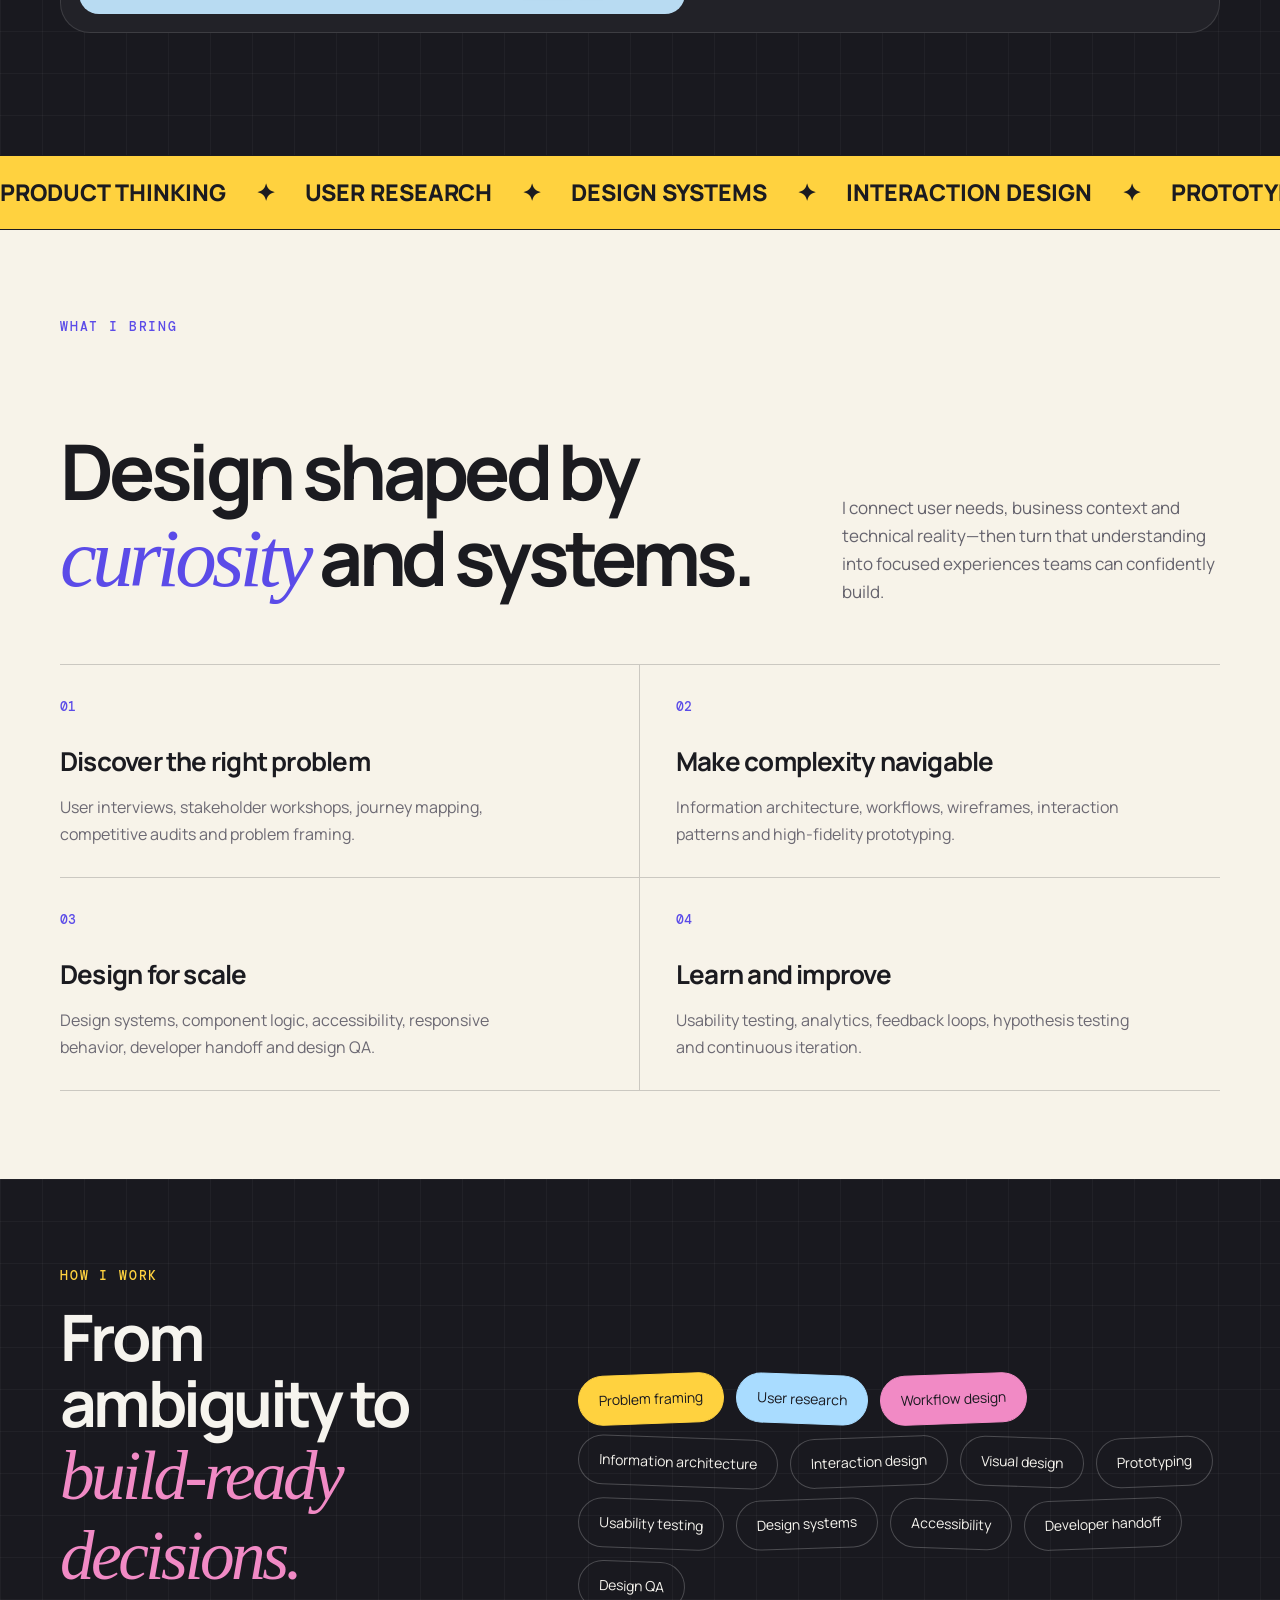
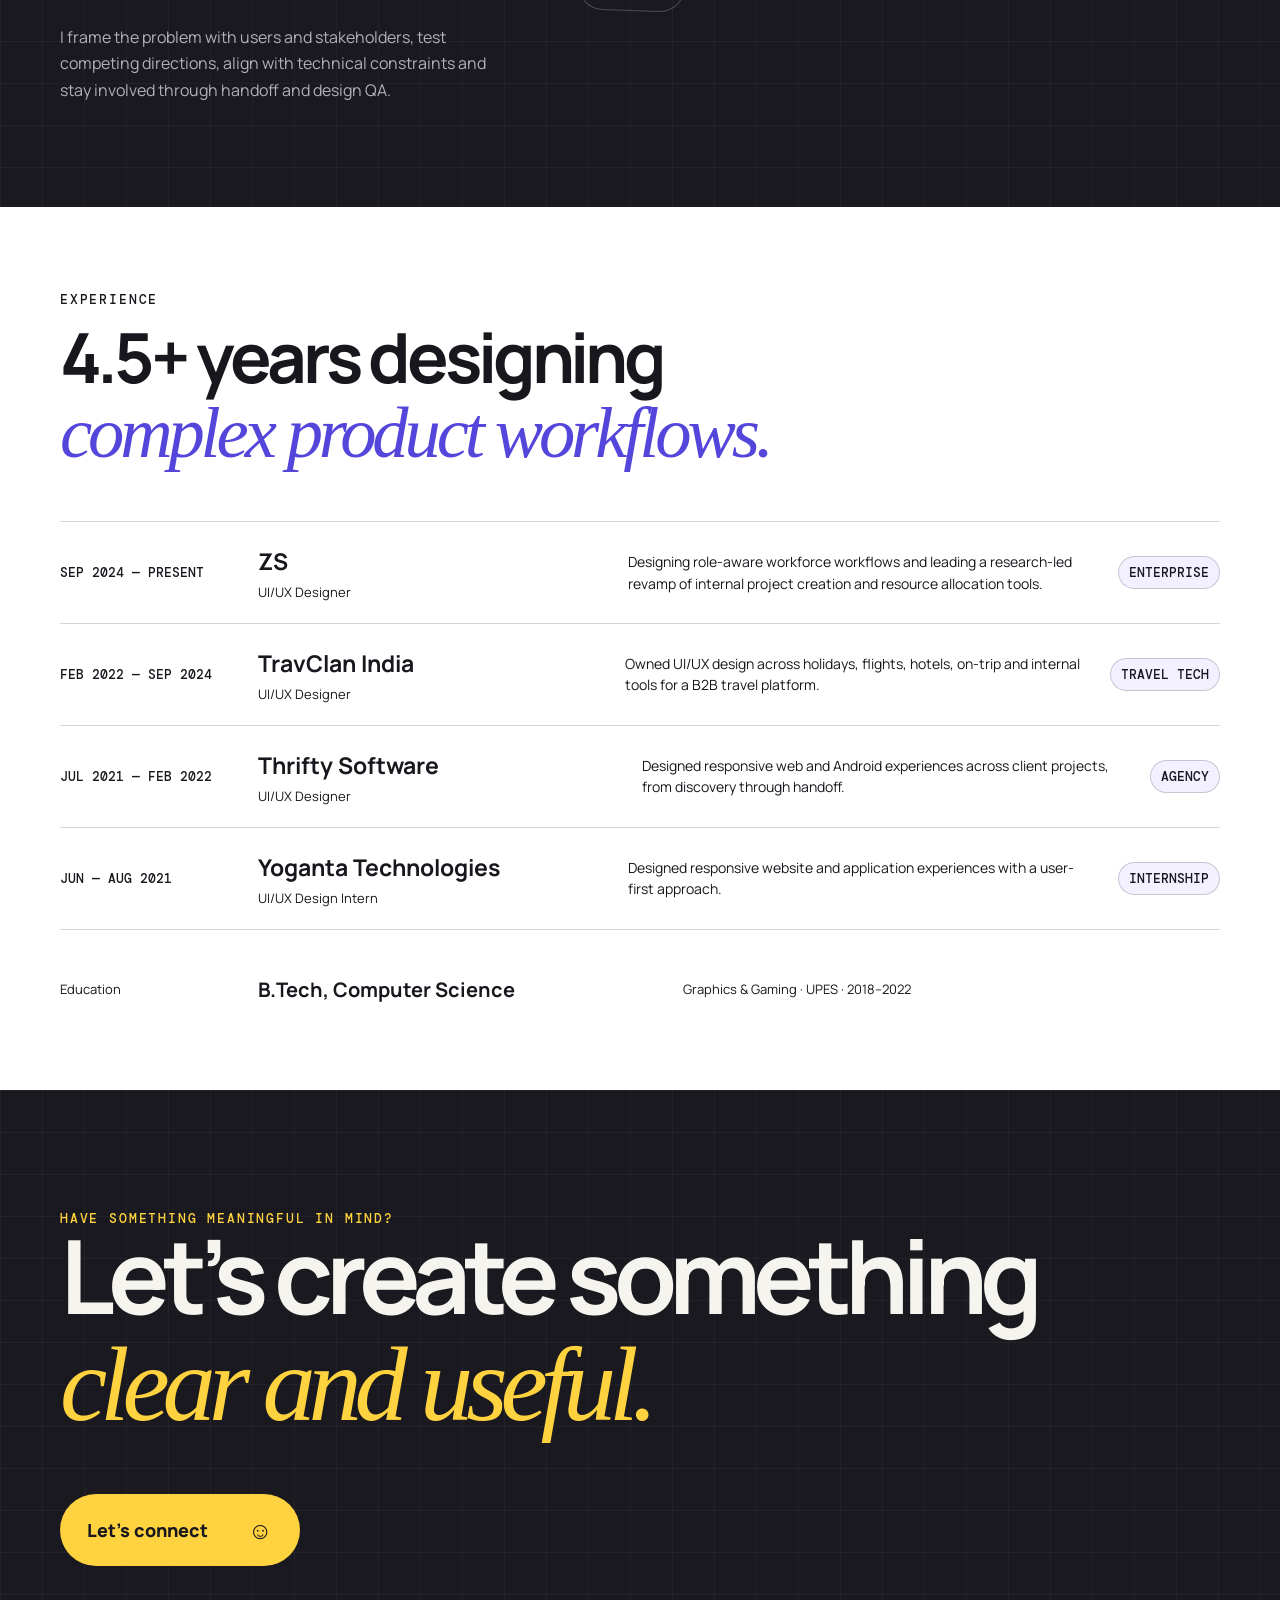
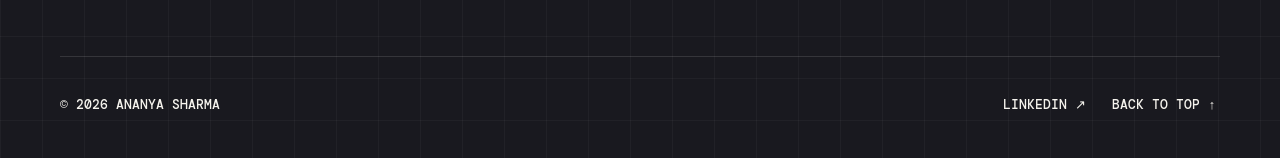
==== commit 50081d5d: "Add research figures to the ZS revamp case study - 7 user interviews, 32 usability gaps and 24 recom" ====
--- a/index.html
+++ b/index.html
@@ -84,7 +84,7 @@
           </div>
           <span class="view-badge">View ↗</span><span class="cover-caption">PROJECT CREATION + RESOURCE ALLOCATION</span>
         </div>
-        <div class="case-content"><p class="case-client">ZS · INTERNAL TOOLS · ONGOING</p><h2>Research-led revamp of project creation and allocation</h2><p>Building an evidence-based roadmap across two connected tools—from platform immersion and user interviews to cross-functional alignment and UAT.</p><dl class="case-proof" aria-label="Project highlights"><div><dt>Scope</dt><dd>2 internal tools</dd></div><div><dt>Method</dt><dd>Research to UAT</dd></div><div><dt>Ownership</dt><dd>UX strategy + UI</dd></div></dl><div class="case-tags"><span>UX research</span><span>Product strategy</span><span>Enterprise UX</span></div></div>
+        <div class="case-content"><p class="case-client">ZS · INTERNAL TOOLS · ONGOING</p><h2>Research-led revamp of project creation and allocation</h2><p>Building an evidence-based roadmap across two connected tools—from platform immersion and user interviews to cross-functional alignment and UAT.</p><dl class="case-proof" aria-label="Project highlights"><div><dt>Research</dt><dd>7 user interviews</dd></div><div><dt>Findings</dt><dd>32 usability gaps</dd></div><div><dt>Roadmap</dt><dd>24 recommendations accepted</dd></div></dl><div class="case-tags"><span>UX research</span><span>Product strategy</span><span>Enterprise UX</span></div></div>
       </a>
 
       <a class="case-card case-holiday reveal" href="holidays/index.html">
